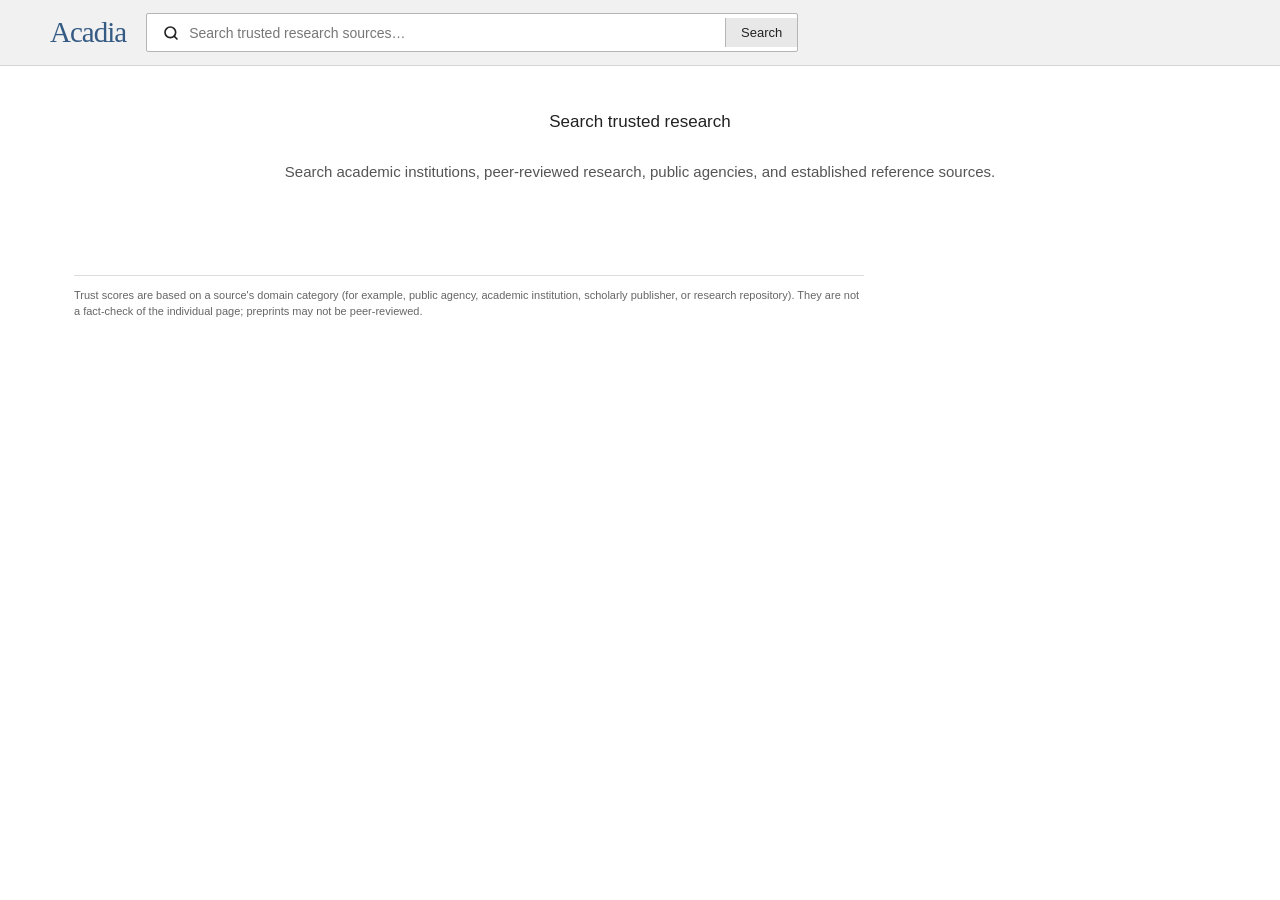
==== search/index.html @ 2da51418 "bug fixes" ====
<!-- ===============================
  SEARCH.HTML V.3.6.0 CUSTOM SEARCH
================================ -->

<!--================================
Copyright from GCSE Widget: 

Copyright The Closure Library Authors. 
SPDX-License-Identifier: Apache-2.0!
================================ -->

<!--=============================================================================================================================================================
                                                 MODIFIER NOTES (Notes from the contributors of this file):
- This program scrapes GCSE results and styles them into our custom result cards
- This program uses You.com's Search API and a local crawled index (with vector-embedding + PageRank-style ranking) as additional real web results
- This program uses SERPAPI's for shopping
- This program uses public API's and scrapes public news sites for news
- This program is not GCSE or DDG in disguise, rather a meta search engine. Read more: https://en.wikipedia.org/wiki/Metasearch_engine
- This program does not create a digital footprint profile for marketed ads. Everything backend related is either for account storage or profile/sign in related.
- This program aims to comply with all TOS's for code used, and we do not intend to misuse/illegally use code. 
Before taking an action to legal matter, please reach out to us at admin@360-search.com and we will respectfully remove anything strike-worthy.
- This program uses cached data for speed! It is instantly deleted!
- This program uses Google Tag Manager for page analytics. We only measure page visits! There are no other scopes.
THIS PROGRAM IS NOT FULLY RELIANT ON GOOGLE'S CSE RESULTS! WE USE MULTIPLE API'S TO CREATE A FUNCTIONING METASEARCH ENGINE AND GOOGLE'S CSE PERFORMS BEST IN THE 
 - FRONTEND.
============================================================================================================================================================= !-->

<!DOCTYPE html>
<html lang="en">
<head><script>(function(w,i,g){w[g]=w[g]||[];if(typeof w[g].push=='function')w[g].push(i)})
(window,'GTM-NZHQGS65','google_tags_first_party');</script><script>(function(w,d,s,l){w[l]=w[l]||[];(function(){w[l].push(arguments);})('set', 'developer_id.dYzg1YT', true);
		w[l].push({'gtm.start':new Date().getTime(),event:'gtm.js'});var f=d.getElementsByTagName(s)[0],
		j=d.createElement(s);j.async=true;j.src='/uw4z/';
		f.parentNode.insertBefore(j,f);
		})(window,document,'script','dataLayer');</script><script>(function(w,i,g){w[g]=w[g]||[];if(typeof w[g].push=='function')w[g].push(i)})
(window,'GTM-NZHQGS65','google_tags_first_party');</script><script>(function(w,d,s,l){w[l]=w[l]||[];(function(){w[l].push(arguments);})('set', 'developer_id.dYzg1YT', true);
		w[l].push({'gtm.start':new Date().getTime(),event:'gtm.js'});var f=d.getElementsByTagName(s)[0],
		j=d.createElement(s);j.async=true;j.src='/uw4z/';
		f.parentNode.insertBefore(j,f);
		})(window,document,'script','dataLayer');</script>
  <meta charset="UTF-8" />
  <meta name="viewport" content="width=device-width, initial-scale=1.0" />
  <meta name="referrer" content="no-referrer" />
  <title>Acadia — Trusted Research Search</title>
  <meta name="description" content="Acadia searches a curated set of academic, scientific, public-agency, and established research sources." />
  <meta property="og:title" content="Acadia — Trusted Research Search" />
  <meta property="og:description" content="Research search limited to recognized academic, scientific, public-agency, and reference sources, with a transparent domain-based trust indicator." />
  <meta property="og:type" content="website" />
  <link rel="icon" type="image/png" href="https://360-search.com/favicon-32x32.png" />
  <link rel="manifest" href="https://360-search.com/manifest.json" />
  <meta name="theme-color" content="#f1f1f1" />
  <link rel="canonical" href="https://acadia.360-search.com/" />
  <link rel="stylesheet" href="https://360-search.com/assets/css/main.css" />
  <link rel="stylesheet" href="https://360-search.com/assets/css/wide.css" />
  <link rel="stylesheet" href="https://360-search.com/assets/css/gallium.css" />
  <link rel="stylesheet" href="https://360-search.com/assets/css/responsive.css" />
  <script src="https://cdn.jsdelivr.net/npm/@supabase/supabase-js@2"></script>
  <script src="https://360-search.com/assets/js/360-settings.js"></script>

  <style>
    /* ══════════════════════════════════════════
       GLASSMORPHISM DESIGN SYSTEM
       No page background — assets handle that.
    ══════════════════════════════════════════ */
    :root {
      --glass-light:      rgba(255,255,255,0.18);
      --glass-light-mid:  rgba(255,255,255,0.30);
      --glass-light-high: rgba(255,255,255,0.55);
      --glass-dark:       rgba(8,12,28,0.35);
      --glass-dark-mid:   rgba(8,12,28,0.52);
      --glass-dark-high:  rgba(8,12,28,0.72);
      --glass-blur:       blur(18px);
      --glass-blur-sm:    blur(10px);
      --glass-border:     rgba(255,255,255,0.30);
      --glass-border-dk:  rgba(255,255,255,0.12);
      --glass-shadow:     0 8px 32px rgba(0,0,0,0.18), 0 1.5px 6px rgba(0,0,0,0.10);
      --glass-shadow-sm:  0 4px 16px rgba(0,0,0,0.12);
      --glass-inset:      inset 0 1px 0 rgba(255,255,255,0.35);
      --glass-inset-dk:   inset 0 1px 0 rgba(255,255,255,0.08);
    }

    /* ── one of the result containers ── */
    #idx-container {
      position: absolute;
      left: -9999px;
      top: -9999px;
      width: 700px;
      opacity: 0;
      pointer-events: none;
      z-index: -1;
      /* transform will prevent cards from always shrinking */
      transform: translateZ(0);
    }

    /* ── Page layout — NO background set ── */
    .search-results-page {
      display: flex;
      flex-direction: column;
      min-height: 100vh;
      padding-top: 72px;
      align-items: center;
    }

    /* ── Top search bar strip — frosted glass bar ── */
    .search-bar-strip {
      position: fixed;
      top: 0; left: 0;
      width: 100%;
      z-index: 49;
      display: flex;
      justify-content: center;
      align-items: center;
      gap: 16px;
      padding: 10px 20px;
      background: var(--glass-light-mid);
      backdrop-filter: var(--glass-blur);
      -webkit-backdrop-filter: var(--glass-blur);
      border-bottom: 1px solid var(--glass-border);
      box-shadow: var(--glass-inset), 0 2px 20px rgba(0,0,0,0.10);
    }
    body.dark .search-bar-strip {
      background: var(--glass-dark-mid);
      border-bottom-color: var(--glass-border-dk);
      box-shadow: var(--glass-inset-dk), 0 2px 20px rgba(0,0,0,0.30);
    }

    /* 360 logo */
    .strip-logo {
      font-size: 26px;
      font-weight: 900;
      letter-spacing: .06em;
      background: linear-gradient(120deg, var(--a), var(--a2));
      -webkit-background-clip: text;
      -webkit-text-fill-color: transparent;
      text-decoration: none;
      flex-shrink: 0;
    }

    /* ── Custom search wrapper ── */
    .custom-search-wrapper {
      position: relative;
      flex: 1;
      max-width: 620px;
    }

    /* ── Search form — glass pill ── */
    .custom-search-form {
      display: flex;
      align-items: center;
      border-radius: 999px;
      background: var(--glass-light);
      backdrop-filter: var(--glass-blur);
      -webkit-backdrop-filter: var(--glass-blur);
      border: 1.5px solid var(--glass-border);
      box-shadow: var(--glass-shadow-sm), var(--glass-inset);
      overflow: visible;
      transition: border-color 0.2s, box-shadow 0.2s;
    }
    .custom-search-form:focus-within {
      border-color: var(--a);
      box-shadow: 0 0 0 3px rgba(59,130,246,0.18), var(--glass-shadow-sm), var(--glass-inset);
    }
    body.dark .custom-search-form {
      background: var(--glass-dark);
      border-color: var(--glass-border-dk);
      box-shadow: var(--glass-shadow-sm), var(--glass-inset-dk);
    }
    body.dark .custom-search-form:focus-within {
      border-color: var(--a);
      box-shadow: 0 0 0 3px rgba(59,130,246,0.20), var(--glass-shadow-sm), var(--glass-inset-dk);
    }

    /* Search icon */
    .search-icon {
      flex-shrink: 0;
      padding: 0 0 0 16px;
      display: flex;
      align-items: center;
      color: var(--mut);
      pointer-events: none;
    }
    body.dark .search-icon { color: var(--mutd); }

    /* Input */
    #custom-search-input {
      flex: 1;
      padding: 11px 12px;
      background: transparent;
      border: none;
      outline: none;
      font-size: 15px;
      color: var(--txt);
      font-family: inherit;
      caret-color: var(--a);
      min-width: 0;
    }
    body.dark #custom-search-input { color: var(--txtd); }
    #custom-search-input::placeholder { color: var(--mut); }
    body.dark #custom-search-input::placeholder { color: var(--mutd); }

    /* Clear button — glass circle */
    #custom-clear-btn {
      flex-shrink: 0;
      width: 26px; height: 26px;
      border-radius: 50%;
      border: none;
      background: rgba(0,0,0,0.10);
      backdrop-filter: var(--glass-blur-sm);
      color: var(--mut);
      cursor: pointer;
      display: none;
      align-items: center;
      justify-content: center;
      margin-right: 6px;
      transition: background 0.18s, color 0.18s;
    }
    #custom-clear-btn:hover { background: rgba(0,0,0,0.18); color: var(--txt); }
    body.dark #custom-clear-btn { background: rgba(255,255,255,0.10); color: var(--mutd); }
    body.dark #custom-clear-btn:hover { background: rgba(255,255,255,0.20); color: var(--txtd); }
    #custom-clear-btn.visible { display: flex; }

    #voice-search-btn {
      flex-shrink: 0;
      width: 30px; height: 30px;
      border-radius: 50%;
      border: none;
      background: transparent;
      color: var(--mut);
      cursor: pointer;
      align-items: center;
      justify-content: center;
      margin-right: 4px;
      transition: background 0.18s, color 0.18s;
    }
    #voice-search-btn:hover { background: rgba(0,0,0,0.10); color: var(--txt); }
    body.dark #voice-search-btn:hover { background: rgba(255,255,255,0.12); color: var(--txtd); }
    #voice-search-btn.listening { color: #ef4444; animation: voicePulse 1.2s ease-in-out infinite; }
    @keyframes voicePulse {
      0%, 100% { box-shadow: 0 0 0 0 rgba(239,68,68,0.35); }
      50%      { box-shadow: 0 0 0 7px rgba(239,68,68,0); }
    }

    /* Search button — gradient pill */
    #custom-search-btn {
      flex-shrink: 0;
      margin: 5px 5px 5px 0;
      padding: 8px 20px;
      border-radius: 999px;
      border: none;
      background: linear-gradient(120deg, var(--a), var(--a2));
      color: #050816;
      font-weight: 700;
      font-size: 13px;
      cursor: pointer;
      font-family: inherit;
      box-shadow: 0 4px 14px rgba(59,130,246,0.35);
      transition: opacity 0.18s, transform 0.13s, box-shadow 0.18s;
    }
    #custom-search-btn:hover { opacity: 0.88; transform: scale(1.04); box-shadow: 0 6px 20px rgba(59,130,246,0.45); }
    #custom-search-btn:active { transform: scale(0.96); }

    /* ── Suggestions dropdown — frosted panel ── */
    #suggestions-dropdown {
      position: absolute;
      top: calc(100% + 8px);
      left: 0; right: 0;
      background: var(--glass-light-high);
      backdrop-filter: var(--glass-blur);
      -webkit-backdrop-filter: var(--glass-blur);
      border: 1px solid var(--glass-border);
      border-radius: 18px;
      box-shadow: var(--glass-shadow), var(--glass-inset);
      z-index: 200;
      overflow: hidden;
      display: none;
      animation: suggFadeIn 0.16s cubic-bezier(.22,.68,0,1.2);
    }
    body.dark #suggestions-dropdown {
      background: var(--glass-dark-high);
      border-color: var(--glass-border-dk);
      box-shadow: var(--glass-shadow), var(--glass-inset-dk);
    }
    @keyframes suggFadeIn {
      from { opacity: 0; transform: translateY(-8px) scale(0.98); }
      to   { opacity: 1; transform: translateY(0) scale(1); }
    }
    #suggestions-dropdown.visible { display: block; }

    .suggestion-item {
      display: flex;
      align-items: center;
      gap: 10px;
      padding: 10px 16px;
      cursor: pointer;
      font-size: 14px;
      color: var(--txt);
      transition: background 0.12s;
      border-bottom: 1px solid rgba(255,255,255,0.12);
    }
    body.dark .suggestion-item { border-bottom-color: rgba(255,255,255,0.06); color: var(--txtd); }
    .suggestion-item:last-child { border-bottom: none; }
    .suggestion-item:hover, .suggestion-item.active { background: rgba(59,130,246,0.10); }
    body.dark .suggestion-item:hover, body.dark .suggestion-item.active { background: rgba(59,130,246,0.15); }

    .suggestion-icon {
      flex-shrink: 0;
      color: var(--mut);
      display: flex;
    }
    body.dark .suggestion-icon { color: var(--mutd); }

    .suggestion-text { flex: 1; }
    .suggestion-remove {
      flex-shrink: 0;
      width: 22px; height: 22px;
      border-radius: 50%;
      border: none;
      background: transparent;
      color: var(--mut);
      display: flex; align-items: center; justify-content: center;
      cursor: pointer;
      opacity: 0;
      transition: opacity .12s, background .12s, color .12s;
    }
    .suggestion-item:hover .suggestion-remove { opacity: 1; }
    .suggestion-remove:hover { background: rgba(0,0,0,0.10); color: var(--txt); }
    body.dark .suggestion-remove:hover { background: rgba(255,255,255,0.12); color: var(--txtd); }
    .suggestion-footer {
      padding: 9px 16px;
      font-size: 12px;
      font-weight: 600;
      color: var(--mut);
      text-align: center;
      cursor: pointer;
      transition: color .12s;
    }
    .suggestion-footer:hover { color: var(--a); }
    body.dark .suggestion-footer { color: var(--mutd); }
    .suggestion-text em {
      font-style: normal;
      font-weight: 700;
      color: var(--a);
    }

    .suggestion-arrow {
      flex-shrink: 0;
      color: var(--mut);
      opacity: 0;
      transition: opacity 0.12s;
    }
    .suggestion-item:hover .suggestion-arrow,
    .suggestion-item.active .suggestion-arrow { opacity: 1; }

    /* ── Tab bar — glass pill tabs ── */
    .results-tabs {
      display: flex;
      align-items: center;
      gap: 6px;
      padding: 8px 12px;
      width: 100%;
      max-width: 900px;
      box-sizing: border-box;
      overflow-x: auto;
      scrollbar-width: none;
    }
    .results-tabs::-webkit-scrollbar { display: none; }
    .safe-search-toggle {
      flex-shrink: 0;
      display: flex;
      align-items: center;
      gap: 6px;
      font-family: inherit;
      font-size: 12px;
      font-weight: 600;
      color: var(--mut);
      background: transparent;
      border: 1px solid var(--glass-border);
      border-radius: 999px;
      padding: 6px 12px;
      cursor: pointer;
      transition: color .15s, border-color .15s, background .15s;
      white-space: nowrap;
    }
    .safe-search-toggle:hover { color: var(--txt); border-color: var(--a); }
    .safe-search-toggle.off { color: #ef4444; border-color: rgba(239,68,68,0.4); }
    body.dark .safe-search-toggle { color: var(--mutd); border-color: var(--glass-border-dk); }
    body.dark .safe-search-toggle:hover { color: var(--txtd); border-color: var(--a); }
    @media (max-width: 640px) {
      .safe-search-toggle span { display: none; }
      .safe-search-toggle { padding: 7px 9px; }
    }
    .results-tab {
      display: flex;
      align-items: center;
      gap: 6px;
      padding: 7px 16px;
      border-radius: 999px;
      font-size: 13px;
      font-weight: 600;
      color: var(--mut);
      cursor: pointer;
      background: var(--glass-light);
      backdrop-filter: var(--glass-blur-sm);
      -webkit-backdrop-filter: var(--glass-blur-sm);
      border: 1px solid var(--glass-border);
      box-shadow: var(--glass-inset);
      transition: background 0.18s, color 0.18s, border-color 0.18s, box-shadow 0.18s, transform 0.12s;
      white-space: nowrap;
    }
    .results-tab:hover {
      background: var(--glass-light-mid);
      color: var(--txt);
      transform: translateY(-1px);
    }
    .results-tab.active {
      background: linear-gradient(120deg, var(--a), var(--a2));
      color: #fff;
      border-color: transparent;
      box-shadow: 0 4px 16px rgba(59,130,246,0.35), var(--glass-inset);
    }
    body.dark .results-tab {
      background: var(--glass-dark);
      border-color: var(--glass-border-dk);
      color: var(--mutd);
      box-shadow: var(--glass-inset-dk);
    }
    body.dark .results-tab:hover { background: var(--glass-dark-mid); color: var(--txtd); }
    body.dark .results-tab.active {
      background: linear-gradient(120deg, var(--a), var(--a2));
      color: #fff; border-color: transparent;
    }

    #tools-toggle.active { color: var(--a); border-color: var(--a); }

    .tools-bar {
      display: none;
      flex-wrap: wrap;
      align-items: center;
      gap: 14px;
      width: 100%;
      max-width: 900px;
      margin: 0 auto;
      padding: 0 12px 10px;
      box-sizing: border-box;
      font-size: 12px;
      color: var(--mut);
    }
    .tools-bar.open { display: flex; }
    body.dark .tools-bar { color: var(--mutd); }
    .tools-bar label { display: flex; align-items: center; gap: 6px; font-weight: 600; }
    .tools-bar select {
      font-family: inherit;
      font-size: 12px;
      font-weight: 600;
      color: var(--txt);
      background: var(--glass-light);
      border: 1px solid var(--glass-border);
      border-radius: 8px;
      padding: 5px 8px;
      cursor: pointer;
    }
    body.dark .tools-bar select { color: var(--txtd); background: var(--glass-dark); border-color: var(--glass-border-dk); }
    .tools-bar .tools-note { font-size: 11px; opacity: 0.75; }
    @media (max-width: 640px) {
      .tools-bar .tools-note { display: none; }
    }

    /* ── Results container ── */
    #custom-results-area {
      width: 100%;
      max-width: 900px;
      padding: 16px 20px 60px;
      box-sizing: border-box;
      /* flex item: grows to fill space next to the knowledge panel, and
         when the panel is absent (display:none, taken out of flow) this
         becomes the only flex item — it grows up to max-width then the
         leftover space is split evenly by these auto margins, which
         centers it instead of hugging the left edge like a narrow box. */
      flex: 1 1 0%;
      min-width: 0;
      margin: 0 auto;
    }


    .results-layout {
      width: 100%;
      max-width: 1240px;
      display: flex;
      align-items: flex-start;
      gap: 18px;
      padding: 16px 20px 60px;
      box-sizing: border-box;
    }

    #knowledge-panel {
      position: sticky;
      top: 92px;
      flex: 0 0 320px;
      width: 320px;
      border-radius: 18px;
      padding: 14px;
      background: var(--glass-light-mid);
      backdrop-filter: var(--glass-blur);
      border: 1px solid var(--glass-border);
      box-shadow: var(--glass-shadow-sm), var(--glass-inset);
      display: none;
    }
    body.dark #knowledge-panel { background: var(--glass-dark-mid); border-color: var(--glass-border-dk); box-shadow: var(--glass-shadow-sm), var(--glass-inset-dk);}
    #knowledge-panel.active { display:block; }
    .kp-image { width: 100%; height: 170px; object-fit: cover; border-radius: 12px; margin-bottom: 10px; }

    .kp-title {
      font-size: 17px;
      font-weight: 700;
      color: var(--txt);
      line-height: 1.3;
      margin-bottom: 4px;
    }
    body.dark .kp-title { color: var(--txtd); }
    .kp-subtext {
      font-size: 11px;
      font-weight: 600;
      text-transform: uppercase;
      letter-spacing: .04em;
      color: var(--mut);
      margin-bottom: 10px;
    }
    body.dark .kp-subtext { color: var(--mutd); }
    .kp-desc {
      font-size: 13.5px;
      line-height: 1.6;
      color: var(--txt);
      margin-bottom: 12px;
    }
    body.dark .kp-desc { color: var(--txtd); }
    .kp-source {
      display: inline-block;
      font-size: 13px;
      font-weight: 600;
      color: var(--a);
      text-decoration: none;
      margin-bottom: 14px;
    }
    .kp-source:hover { text-decoration: underline; }

    .kp-related-label {
      font-size: 11px;
      font-weight: 700;
      text-transform: uppercase;
      letter-spacing: .04em;
      color: var(--mut);
      margin: 4px 0 8px;
      padding-top: 12px;
      border-top: 1px solid var(--glass-border);
    }
    body.dark .kp-related-label { color: var(--mutd); border-top-color: var(--glass-border-dk); }
    .kp-pills { display: flex; flex-wrap: wrap; gap: 6px; }
    .kp-pill {
      font-family: inherit;
      font-size: 12.5px;
      font-weight: 600;
      color: var(--txt);
      background: rgba(0,0,0,0.06);
      border: none;
      border-radius: 999px;
      padding: 6px 12px;
      cursor: pointer;
      text-align: left;
      transition: background .15s, color .15s;
    }
    .kp-pill:hover { background: var(--a); color: #fff; }
    body.dark .kp-pill { color: var(--txtd); background: rgba(255,255,255,0.08); }
    body.dark .kp-pill:hover { background: var(--a); color: #fff; }

    /* Shimmer skeleton shown while the panel loads */
    .kp-skel-img, .kp-skel-line {
      background: linear-gradient(90deg, rgba(0,0,0,0.06) 25%, rgba(0,0,0,0.11) 37%, rgba(0,0,0,0.06) 63%);
      background-size: 400% 100%;
      animation: kpShimmer 1.4s ease infinite;
      border-radius: 8px;
    }
    body.dark .kp-skel-img, body.dark .kp-skel-line {
      background: linear-gradient(90deg, rgba(255,255,255,0.06) 25%, rgba(255,255,255,0.13) 37%, rgba(255,255,255,0.06) 63%);
      background-size: 400% 100%;
    }
    .kp-skel-img { width: 100%; height: 170px; border-radius: 12px; margin-bottom: 12px; }
    .kp-skel-line { height: 13px; margin-bottom: 9px; width: 100%; }
    @keyframes kpShimmer { 0% { background-position: 100% 0; } 100% { background-position: -100% 0; } }

    /* Structured facts table — Wikidata-sourced "Born / Founded / Headquarters"
       style rows, the part that actually makes this a knowledge panel rather
       than a Wikipedia excerpt. */
    .kp-facts {
      margin: 4px 0 14px;
      padding-top: 12px;
      border-top: 1px solid var(--glass-border);
    }
    body.dark .kp-facts { border-top-color: var(--glass-border-dk); }
    .kp-fact-row {
      display: flex;
      gap: 10px;
      padding: 5px 0;
      font-size: 13px;
      line-height: 1.4;
    }
    .kp-fact-label {
      flex: 0 0 38%;
      color: var(--mut);
      font-weight: 600;
    }
    body.dark .kp-fact-label { color: var(--mutd); }
    .kp-fact-value { flex: 1; color: var(--txt); }
    body.dark .kp-fact-value { color: var(--txtd); }

    /* Inline calculator card — shown instead of the bio panel when the
       query itself looks like a math expression. */
    .kp-calc {
      text-align: center;
      padding: 6px 2px 4px;
    }
    .kp-calc-expr {
      font-size: 13px;
      color: var(--mut);
      margin-bottom: 6px;
      word-break: break-word;
    }
    body.dark .kp-calc-expr { color: var(--mutd); }
    .kp-calc-result {
      font-size: 30px;
      font-weight: 800;
      color: var(--txt);
      word-break: break-word;
      line-height: 1.25;
    }
    body.dark .kp-calc-result { color: var(--txtd); }
    .kp-calc-icon { font-size: 11px; font-weight: 700; text-transform: uppercase; letter-spacing: .05em; color: var(--a); margin-bottom: 10px; }

    /* Dictionary instant answer */
    .kp-dict-word {
      font-size: 22px;
      font-weight: 800;
      color: var(--txt);
      margin-bottom: 2px;
    }
    body.dark .kp-dict-word { color: var(--txtd); }
    .kp-dict-phonetic { font-size: 13px; color: var(--a); margin-bottom: 12px; }
    .kp-dict-pos {
      display: inline-block;
      font-size: 11px;
      font-weight: 700;
      font-style: italic;
      color: var(--mut);
      margin: 10px 0 4px;
    }
    body.dark .kp-dict-pos { color: var(--mutd); }
    .kp-dict-defs { margin: 0 0 0 18px; padding: 0; }
    .kp-dict-defs li { font-size: 13.5px; line-height: 1.55; color: var(--txt); margin-bottom: 4px; }
    body.dark .kp-dict-defs li { color: var(--txtd); }

    .results-info {
      font-size: 13px;
      color: var(--mut);
      margin-bottom: 16px;
      padding: 0 4px;
    }
    body.dark .results-info { color: var(--mutd); }

    /* Classic web results use a plain SERP layout. Other tabs keep their own layouts. */
    body.classic-results .web-result {
      background: transparent;
      backdrop-filter: none;
      -webkit-backdrop-filter: none;
      border: none;
      box-shadow: none;
      border-radius: 0;
      padding: 10px 4px;
      margin-bottom: 2px;
    }
    body.classic-results .web-result:hover { transform: none; box-shadow: none; }
    body.classic-results .web-result .result-title { color: #1a73e8; font-size: 18px; font-weight: 400; margin-top: 2px; }
    body.dark.classic-results .web-result .result-title { color: #8ab4f8; }
    body.classic-results .web-result .result-url { color: #202124; opacity: 0.65; }
    body.dark.classic-results .web-result .result-url { color: var(--txtd); }
    body.classic-results .web-result .result-site-row { display: none; }
    body.classic-results .web-result .result-site-name { display: none; }
    body.classic-results .web-result .result-favicon { width: 14px; height: 14px; }
    body.classic-results .web-result .result-snippet { color: var(--mut); font-size: 13.5px; }
    body.dark.classic-results .web-result .result-snippet { color: var(--mutd); }
    body.classic-results #custom-results-area { max-width: 650px; }

    /* ── Result cards — frosted glass panels ── */
    .result-card {
      display: flex;
      flex-direction: column;
      gap: 4px;
      padding: 16px 20px;
      margin-bottom: 10px;
      background: var(--glass-light-mid);
      backdrop-filter: var(--glass-blur);
      -webkit-backdrop-filter: var(--glass-blur);
      border-radius: 18px;
      border: 1px solid var(--glass-border);
      box-shadow: var(--glass-shadow-sm), var(--glass-inset);
      transition: transform 0.15s, box-shadow 0.15s, border-color 0.15s;
      animation: cardIn 0.22s ease both;
    }
    .result-card:hover {
      transform: translateY(-2px);
      box-shadow: var(--glass-shadow), var(--glass-inset);
      border-color: var(--a);
    }
    body.dark .result-card {
      background: var(--glass-dark-mid);
      border-color: var(--glass-border-dk);
      box-shadow: var(--glass-shadow-sm), var(--glass-inset-dk);
    }
    body.dark .result-card:hover {
      border-color: var(--a);
      box-shadow: var(--glass-shadow), var(--glass-inset-dk);
    }

    body.classic-results .web-result,
    body.dark.classic-results .web-result {
      background: transparent;
      backdrop-filter: none;
      -webkit-backdrop-filter: none;
      border: 0;
      border-radius: 0;
      box-shadow: none;
      padding: 10px 4px;
      margin-bottom: 2px;
      animation: none;
    }
    body.classic-results .web-result:hover,
    body.dark.classic-results .web-result:hover {
      transform: none;
      border-color: transparent;
      box-shadow: none;
    }

    @keyframes cardIn {
      from { opacity: 0; transform: translateY(10px); }
      to   { opacity: 1; transform: translateY(0); }
    }

    .result-card-inner { display: flex; gap: 16px; align-items: flex-start; }
    .result-card-text  { flex: 1; min-width: 0; }

    .result-site-row { display: flex; align-items: center; gap: 8px; }
    .result-favicon  { width: 16px; height: 16px; border-radius: 4px; flex-shrink: 0; }
    .result-site-name { font-size: 13px; color: var(--mut); white-space: nowrap; overflow: hidden; text-overflow: ellipsis; }
    body.dark .result-site-name { color: var(--mutd); }
    .result-url { font-size: 12px; color: var(--mut); white-space: nowrap; overflow: hidden; text-overflow: ellipsis; }
    body.dark .result-url { color: var(--mutd); }

    .result-title {
      font-size: 17px; font-weight: 700;
      color: var(--a); text-decoration: none;
      line-height: 1.35; display: block; margin-top: 3px;
    }
    .result-title:hover { text-decoration: underline; }

    .result-snippet { font-size: 14px; color: var(--mut); line-height: 1.55; margin-top: 4px; }
    body.dark .result-snippet { color: var(--mutd); }
    .result-anon-row { margin-top: 6px; }
    .result-anon-link {
      font-size: 11.5px; color: var(--mut); text-decoration: none;
      opacity: 0.68; cursor: pointer; background: none; border: none; padding: 0;
    }
    .result-anon-link:hover { opacity: 1; text-decoration: underline; }
    body.dark .result-anon-link { color: var(--mutd); }

    /* ── Anonymous viewer overlay — mirrors #img-lightbox ── */
    #anon-viewer {
      display: none;
      position: fixed;
      inset: 0;
      z-index: 999;
      flex-direction: column;
      background: rgba(0,0,0,0.92);
      backdrop-filter: blur(8px);
      -webkit-backdrop-filter: blur(8px);
    }
    #anon-viewer.open { display: flex; animation: lbFadeIn 0.18s ease; }
    .av-topbar {
      flex-shrink: 0;
      display: flex;
      align-items: center;
      gap: 10px;
      padding: 10px 14px;
      background: rgba(0,0,0,0.6);
      backdrop-filter: blur(12px);
      -webkit-backdrop-filter: blur(12px);
      border-bottom: 1px solid rgba(255,255,255,0.10);
    }
    .av-url-label {
      flex: 1;
      font-size: 12px;
      color: rgba(255,255,255,0.55);
      white-space: nowrap;
      overflow: hidden;
      text-overflow: ellipsis;
    }
    .av-close {
      width: 32px; height: 32px;
      border-radius: 50%;
      border: none;
      background: rgba(255,255,255,0.12);
      color: #fff;
      font-size: 18px;
      cursor: pointer;
      display: flex; align-items: center; justify-content: center;
      flex-shrink: 0;
      transition: background 0.15s;
    }
    .av-close:hover { background: rgba(255,255,255,0.22); }
    .av-frame-wrap {
      flex: 1;
      position: relative;
      min-height: 0;
    }
    #anon-iframe {
      width: 100%; height: 100%;
      border: none;
      display: block;
      background: #fff;
    }
    #anon-loading {
      position: absolute;
      inset: 0;
      display: none;
      flex-direction: column;
      align-items: center;
      justify-content: center;
      gap: 12px;
      color: rgba(255,255,255,0.7);
      font-size: 13px;
    }
    #anon-loading.visible { display: flex; }
    #anon-loading .av-spinner {
      width: 30px; height: 30px;
      border: 3px solid rgba(255,255,255,0.2);
      border-top-color: var(--a);
      border-radius: 50%;
      animation: spin360 0.75s linear infinite;
    }
    #anon-error {
      display: none;
      position: absolute;
      inset: 0;
      flex-direction: column;
      align-items: center;
      justify-content: center;
      gap: 8px;
      color: rgba(255,255,255,0.6);
      font-size: 14px;
    }
    #anon-error.visible { display: flex; }
    .av-tracker-btn {
      flex-shrink: 0;
      padding: 4px 10px;
      border-radius: 999px;
      border: 1px solid rgba(255,255,255,0.18);
      background: rgba(255,255,255,0.08);
      color: rgba(255,255,255,0.7);
      font-size: 11.5px;
      cursor: pointer;
      transition: background 0.15s;
      white-space: nowrap;
    }
    .av-tracker-btn:hover { background: rgba(255,255,255,0.16); color: #fff; }
    .av-tracker-btn.has-trackers { border-color: rgba(250,173,80,0.55); color: #faad50; }
    .av-tracker-panel {
      flex-shrink: 0;
      display: none;
      flex-direction: column;
      max-height: 220px;
      background: rgba(10,12,24,0.97);
      border-bottom: 1px solid rgba(255,255,255,0.10);
    }
    .av-tracker-panel.open { display: flex; }
    .av-tp-head {
      display: flex;
      align-items: center;
      justify-content: space-between;
      padding: 8px 14px;
      font-size: 12px;
      color: rgba(255,255,255,0.55);
      border-bottom: 1px solid rgba(255,255,255,0.07);
      flex-shrink: 0;
    }
    .av-tp-copy {
      font-size: 11px;
      padding: 3px 10px;
      border-radius: 999px;
      border: 1px solid rgba(255,255,255,0.18);
      background: rgba(255,255,255,0.07);
      color: rgba(255,255,255,0.6);
      cursor: pointer;
      transition: background 0.15s;
    }
    .av-tp-copy:hover { background: rgba(255,255,255,0.14); color: #fff; }
    .av-tp-list {
      list-style: none;
      margin: 0;
      padding: 6px 0;
      overflow-y: auto;
      flex: 1;
    }
    .av-tp-list li {
      display: flex;
      align-items: baseline;
      gap: 8px;
      padding: 4px 14px;
      font-size: 11.5px;
      font-family: "SF Mono", Consolas, Monaco, monospace;
      color: rgba(255,255,255,0.55);
      border-bottom: 1px solid rgba(255,255,255,0.04);
    }
    .av-tp-list li:last-child { border-bottom: none; }
    .av-tp-tag {
      flex-shrink: 0;
      font-size: 10px;
      padding: 1px 6px;
      border-radius: 4px;
      font-family: inherit;
      font-weight: 600;
      text-transform: uppercase;
      letter-spacing: 0.03em;
    }
    .av-tp-tag.blocked  { background: rgba(239,68,68,0.18);  color: #f87171; }
    .av-tp-tag.analytics { background: rgba(250,173,80,0.18); color: #faad50; }
    .av-tp-tag.ad       { background: rgba(167,139,250,0.18); color: #c4b5fd; }
    .av-tp-tag.social   { background: rgba(56,189,248,0.18);  color: #7dd3fc; }
    .av-tp-tag.other    { background: rgba(255,255,255,0.08);  color: rgba(255,255,255,0.4); }
    .av-tp-url { flex: 1; overflow: hidden; text-overflow: ellipsis; white-space: nowrap; }

    .result-thumbnail {
      width: 110px; height: 74px;
      object-fit: cover; border-radius: 10px; flex-shrink: 0;
      border: 1px solid var(--glass-border);
    }
    body.dark .result-thumbnail { border-color: var(--glass-border-dk); }

    /* ── Image grid ── */
    #image-results-grid {
      display: grid;
      grid-template-columns: repeat(auto-fill, minmax(180px, 1fr));
      gap: 12px;
    }
    .image-result-item {
      border-radius: 14px; overflow: hidden;
      background: var(--glass-light);
      backdrop-filter: var(--glass-blur-sm);
      -webkit-backdrop-filter: var(--glass-blur-sm);
      border: 1px solid var(--glass-border);
      box-shadow: var(--glass-shadow-sm);
      cursor: pointer; display: block;
      transition: transform 0.15s, box-shadow 0.15s;
      animation: cardIn 0.2s ease both;
      user-select: none;
    }
    body.dark .image-result-item { background: var(--glass-dark); border-color: var(--glass-border-dk); }
    .image-result-item:hover { transform: scale(1.04); box-shadow: var(--glass-shadow); }
    .image-result-item img { width: 100%; height: 140px; object-fit: cover; display: block; }
    .image-result-label { padding: 7px 10px; font-size: 12px; color: var(--mut); white-space: nowrap; overflow: hidden; text-overflow: ellipsis; }
    body.dark .image-result-label { color: var(--mutd); }

    /* ── Video grid ── */
    #video-results-grid {
      display: grid;
      grid-template-columns: repeat(auto-fill, minmax(240px, 1fr));
      gap: 16px;
    }
    .video-result-item {
      border-radius: 14px; overflow: hidden;
      background: var(--glass-light);
      backdrop-filter: var(--glass-blur-sm);
      -webkit-backdrop-filter: var(--glass-blur-sm);
      border: 1px solid var(--glass-border);
      box-shadow: var(--glass-shadow-sm);
      animation: cardIn 0.2s ease both;
    }
    body.dark .video-result-item { background: var(--glass-dark); border-color: var(--glass-border-dk); }
    .video-thumb-wrap { position: relative; display: block; width: 100%; aspect-ratio: 16/9; background: #000; }
    .video-native-badge {
      position: absolute; top: 6px; left: 6px;
      background: linear-gradient(120deg, var(--a), var(--a2)); color: #fff;
      font-size: 10px; font-weight: 700; padding: 3px 7px; border-radius: 6px;
    }
    .video-thumb-wrap img { width: 100%; height: 100%; object-fit: cover; display: block; }
    .video-thumb-fallback { width: 100%; height: 100%; display: flex; align-items: center; justify-content: center; color: #fff; font-size: 28px; background: #111; }
    .video-play-badge {
      position: absolute; inset: 0; margin: auto; width: 44px; height: 44px;
      display: flex; align-items: center; justify-content: center;
      background: rgba(0,0,0,0.55); color: #fff; border-radius: 50%; font-size: 16px;
      pointer-events: none;
    }
    .video-result-text { padding: 10px 12px 12px; }
    .video-result-text .result-title { font-size: 13px; -webkit-line-clamp: 2; display: -webkit-box; -webkit-box-orient: vertical; overflow: hidden; }
    .video-result-text .result-snippet { font-size: 12px; margin-top: 4px; }

    /* ── Pagination — glass pill buttons ── */
    .results-pagination {
      display: flex;
      align-items: center;
      justify-content: center;
      gap: 8px;
      margin-top: 32px;
      flex-wrap: wrap;
    }
    .page-btn {
      padding: 8px 16px;
      border-radius: 999px;
      background: var(--glass-light);
      backdrop-filter: var(--glass-blur-sm);
      -webkit-backdrop-filter: var(--glass-blur-sm);
      border: 1px solid var(--glass-border);
      box-shadow: var(--glass-inset);
      color: var(--txt);
      font-size: 13px; font-weight: 600;
      cursor: pointer; font-family: inherit;
      transition: background 0.15s, border-color 0.15s, box-shadow 0.15s, transform 0.1s;
    }
    .page-btn:hover { background: var(--glass-light-mid); border-color: var(--a); transform: scale(1.05); }
    .page-btn.active {
      background: linear-gradient(120deg, var(--a), var(--a2));
      color: #fff; border-color: transparent;
      box-shadow: 0 4px 14px rgba(59,130,246,0.40);
    }
    .page-btn:disabled { opacity: 0.38; cursor: default; pointer-events: none; }
    body.dark .page-btn { background: var(--glass-dark); border-color: var(--glass-border-dk); color: var(--txtd); box-shadow: var(--glass-inset-dk); }
    body.dark .page-btn:hover { background: var(--glass-dark-mid); border-color: var(--a); }

    /* ── People also ask ── */
    .paa-box {
      display: flex; flex-direction: column;
      border-radius: 14px;
      background: var(--glass-light);
      backdrop-filter: var(--glass-blur-sm);
      -webkit-backdrop-filter: var(--glass-blur-sm);
      border: 1px solid var(--glass-border);
      box-shadow: var(--glass-shadow-sm);
      margin-bottom: 16px;
      overflow: hidden;
    }
    body.dark .paa-box { background: var(--glass-dark); border-color: var(--glass-border-dk); }
    .paa-heading { padding: 12px 16px 8px; font-size: 13px; font-weight: 700; color: var(--txt); }
    body.dark .paa-heading { color: var(--txtd); }
    .paa-item {
      display: flex; align-items: center; justify-content: space-between; gap: 8px;
      width: 100%; text-align: left;
      padding: 12px 16px;
      background: transparent; border: none; border-top: 1px solid var(--glass-border);
      font-family: inherit; font-size: 13px; color: var(--txt);
      cursor: pointer; transition: background 0.15s;
    }
    .paa-item:hover { background: var(--glass-light-mid); }
    body.dark .paa-item { color: var(--txtd); border-top-color: var(--glass-border-dk); }
    body.dark .paa-item:hover { background: var(--glass-dark-mid); }
    .paa-arrow { color: var(--mut); font-weight: 700; flex-shrink: 0; transition: transform 0.18s; }
    .paa-row.open .paa-arrow { transform: rotate(45deg); }
    .paa-answer {
      max-height: 0;
      overflow: hidden;
      transition: max-height 0.22s ease;
      padding: 0 16px;
      font-size: 13px;
      line-height: 1.6;
      color: var(--mut);
    }
    body.dark .paa-answer { color: var(--mutd); }
    .paa-row.open .paa-answer { max-height: 320px; padding: 0 16px 14px; }
    .paa-answer-text { margin-bottom: 8px; }
    .paa-loading { opacity: 0.7; font-style: italic; }
    .paa-full-link {
      background: none; border: none; color: var(--a); font-family: inherit;
      font-size: 12.5px; font-weight: 700; cursor: pointer; padding: 0;
    }
    .paa-full-link:hover { text-decoration: underline; }

    /* ── Related searches ── */
    #related-searches-box:empty { display: none; }
    .related-heading { font-size: 13px; font-weight: 700; color: var(--txt); margin: 24px 0 10px; }
    body.dark .related-heading { color: var(--txtd); }
    .related-chips { display: flex; flex-wrap: wrap; gap: 8px; }
    .related-chip {
      padding: 8px 14px;
      border-radius: 999px;
      background: var(--glass-light);
      backdrop-filter: var(--glass-blur-sm);
      -webkit-backdrop-filter: var(--glass-blur-sm);
      border: 1px solid var(--glass-border);
      color: var(--txt);
      font-family: inherit; font-size: 12.5px; font-weight: 600;
      cursor: pointer; transition: background 0.15s, border-color 0.15s, transform 0.1s;
    }
    .related-chip:hover { background: var(--glass-light-mid); border-color: var(--a); transform: translateY(-1px); }
    body.dark .related-chip { background: var(--glass-dark); border-color: var(--glass-border-dk); color: var(--txtd); }
    body.dark .related-chip:hover { background: var(--glass-dark-mid); border-color: var(--a); }

    /* ── Maps tab ── */
    .maps-embed-wrap { border-radius: 14px; overflow: hidden; box-shadow: var(--glass-shadow-sm); border: 1px solid var(--glass-border); margin-bottom: 16px; }
    body.dark .maps-embed-wrap { border-color: var(--glass-border-dk); }
    .maps-list { display: flex; flex-direction: column; gap: 10px; }
    .maps-attribution { margin-top: 16px; font-size: 11px; color: var(--mut); }
    .maps-attribution a { color: var(--a); text-decoration: none; }
    body.dark .maps-attribution { color: var(--mutd); }

    /* ── State boxes ── */
    .state-box {
      display: flex;
      flex-direction: column;
      align-items: center;
      justify-content: center;
      padding: 80px 20px;
      gap: 16px;
      text-align: center;
      color: var(--mut);
      font-size: 15px;
    }
    body.dark .state-box { color: var(--mutd); }
    .state-box .big-icon { font-size: 52px; }
    .state-box h3 { font-size: 20px; font-weight: 700; color: var(--txt); margin: 0; }
    body.dark .state-box h3 { color: var(--txtd); }

    .loader-spinner {
      width: 36px; height: 36px;
      border: 3px solid var(--glass-border);
      border-top-color: var(--a);
      border-radius: 50%;
      animation: spin360 0.75s linear infinite;
    }
    @keyframes spin360 { to { transform: rotate(360deg); } }

    /* ── Image lightbox popup — FULL SCREEN ── */
    #img-lightbox {
      display: none;
      position: fixed;
      inset: 0;
      z-index: 999;
      flex-direction: column;
      background: rgba(0,0,0,0.92);
      backdrop-filter: blur(8px);
      -webkit-backdrop-filter: blur(8px);
    }
    #img-lightbox.open { display: flex; animation: lbFadeIn 0.18s ease; }
    @keyframes lbFadeIn { from { opacity: 0; } to { opacity: 1; } }

    .lb-box {
      display: flex;
      flex-direction: column;
      width: 100%;
      height: 100%;
      border-radius: 0;
      overflow: hidden;
      animation: lbSlideIn 0.2s cubic-bezier(.22,.68,0,1.2);
    }
    @keyframes lbSlideIn {
      from { transform: scale(0.97); opacity: 0; }
      to   { transform: scale(1); opacity: 1; }
    }

    .lb-img-wrap {
      flex: 1;
      display: flex;
      align-items: center;
      justify-content: center;
      overflow: hidden;
      min-height: 0;
    }
    .lb-img-wrap img {
      max-width: 100%;
      max-height: 100%;
      width: auto;
      height: auto;
      object-fit: contain;
      display: block;
    }

    /* Info bar fixed at bottom, same font sizes as before */
    .lb-info {
      flex-shrink: 0;
      padding: 12px 18px;
      background: rgba(0,0,0,0.7);
      backdrop-filter: blur(12px);
      -webkit-backdrop-filter: blur(12px);
      border-top: 1px solid rgba(255,255,255,0.10);
      display: flex;
      flex-direction: column;
      gap: 5px;
    }

    .lb-desc {
      font-size: 14px;
      font-weight: 600;
      color: #fff;
      white-space: nowrap;
      overflow: hidden;
      text-overflow: ellipsis;
    }

    .lb-url-row {
      display: flex;
      align-items: center;
      gap: 10px;
    }
    .lb-url {
      font-size: 13px;
      color: var(--a);
      text-decoration: none;
      flex: 1;
      white-space: nowrap;
      overflow: hidden;
      text-overflow: ellipsis;
    }
    .lb-url:hover { text-decoration: underline; }

    .lb-visit-btn {
      flex-shrink: 0;
      padding: 6px 14px;
      border-radius: 999px;
      border: none;
      background: linear-gradient(120deg, var(--a), var(--a2));
      color: #fff;
      font-size: 12px;
      font-weight: 700;
      cursor: pointer;
      text-decoration: none;
      display: inline-flex;
      align-items: center;
      gap: 5px;
    }

    .lb-close {
      position: fixed;
      top: 14px;
      right: 14px;
      width: 36px; height: 36px;
      border-radius: 50%;
      border: none;
      background: rgba(0,0,0,0.55);
      color: #fff;
      font-size: 20px;
      cursor: pointer;
      display: flex;
      align-items: center;
      justify-content: center;
      backdrop-filter: blur(8px);
      transition: background 0.15s;
      z-index: 1000;
    }
    .lb-close:hover { background: rgba(0,0,0,0.80); }

    /* ── AI Tab panel ── */
    #ai-panel {
      width: 100%;
      max-width: 760px;
      padding: 20px 20px 60px;
      box-sizing: border-box;
      display: none;
      flex-direction: column;
      gap: 16px;
    }
    #ai-panel.active { display: flex; }

    .ai-response-card {
      background: var(--glass-light-mid);
      backdrop-filter: var(--glass-blur);
      -webkit-backdrop-filter: var(--glass-blur);
      border-radius: 18px;
      border: 1px solid var(--glass-border);
      box-shadow: var(--glass-shadow-sm), var(--glass-inset);
      padding: 20px 24px;
      animation: cardIn 0.22s ease both;
    }
    body.dark .ai-response-card {
      background: var(--glass-dark-mid);
      border-color: var(--glass-border-dk);
      box-shadow: var(--glass-shadow-sm), var(--glass-inset-dk);
    }
    .ai-response-label {
      display: flex;
      align-items: center;
      gap: 8px;
      font-size: 12px;
      font-weight: 700;
      text-transform: uppercase;
      letter-spacing: 0.08em;
      color: var(--a);
      margin-bottom: 12px;
    }
    .ai-response-text {
      font-size: 15px;
      line-height: 1.7;
      color: var(--txt);
      white-space: pre-wrap;
    }
    body.dark .ai-response-text { color: var(--txtd); }

    .ai-thinking {
      display: flex;
      align-items: center;
      gap: 10px;
      color: var(--mut);
      font-size: 14px;
    }
    body.dark .ai-thinking { color: var(--mutd); }
    .ai-thinking-dots span {
      display: inline-block;
      width: 6px; height: 6px;
      border-radius: 50%;
      background: var(--a);
      animation: aiDot 1.2s ease-in-out infinite;
    }
    .ai-thinking-dots span:nth-child(2) { animation-delay: 0.2s; }
    .ai-thinking-dots span:nth-child(3) { animation-delay: 0.4s; }
    @keyframes aiDot {
      0%, 80%, 100% { transform: scale(0.6); opacity: 0.4; }
      40% { transform: scale(1); opacity: 1; }
    }

    /* Mobile */
    @media (max-width: 640px) {
      .strip-logo { display: none; }
      .search-bar-strip { padding: 9px 12px; }
      .result-thumbnail { display: none; }
      #image-results-grid { grid-template-columns: repeat(auto-fill, minmax(130px, 1fr)); }
      .results-layout { flex-direction: column; }
      #knowledge-panel { position: static; order: -1; width: 100%; flex-basis: auto; }
      #custom-results-area { margin: 0; }
      .results-tabs { gap: 4px; padding: 8px; }
      .results-tab { padding: 6px 12px; font-size: 12px; }
    }
  </style>
  <style>
    .sr-toast {
      position: fixed; bottom: 24px; left: 50%; transform: translateX(-50%) translateY(12px);
      background: rgba(17,20,29,.93); color: #fff; padding: 9px 18px; border-radius: 999px;
      font-size: 13px; z-index: 6500; opacity: 0; pointer-events: none;
      transition: opacity .2s, transform .2s; white-space: nowrap;
    }
    .sr-toast.show { opacity: 1; transform: translateX(-50%) translateY(0); }
  </style>
  <script src="https://360-search.com/assets/js/octicons.js"></script>
<link rel="stylesheet" href="https://360-search.com/assets/css/mobile-nav.css">
  <style id="beta-standard-serp">
    #view-mode-toggle {
      display: flex !important;
      visibility: visible !important;
      flex-shrink: 0;
    }

    .results-tabs,
    .tools-bar {
      max-width: 1440px;
    }

    .results-tabs {
      position: relative;
      border-bottom: 1px solid var(--glass-border);
      gap: 24px;
      padding: 8px 20px 0;
    }

    body.dark .results-tabs {
      border-bottom-color: var(--glass-border-dk);
    }

    body .results-tabs .results-tab {
      align-self: stretch;
      padding: 12px 4px 10px;
      margin: 0 0 -1px;
      color: var(--mut);
      background: transparent !important;
      border: 0 !important;
      border-bottom: 2px solid transparent !important;
      border-radius: 0 !important;
      box-shadow: none !important;
      backdrop-filter: none !important;
      -webkit-backdrop-filter: none !important;
      transform: none !important;
      font-weight: 500;
    }

    body .results-tabs .results-tab:hover {
      color: var(--txt);
      background: transparent !important;
      transform: none !important;
    }

    body .results-tabs .results-tab.active {
      color: var(--txt);
      background: transparent !important;
      border-bottom-color: transparent !important;
      box-shadow: none !important;
    }

    body.dark .results-tabs .results-tab.active {
      color: var(--txtd);
      border-bottom-color: transparent !important;
    }

    .results-tab-indicator {
      position: absolute;
      left: 0;
      bottom: -1px;
      height: 2px;
      width: 0;
      border-radius: 2px 2px 0 0;
      background: var(--a);
      pointer-events: none;
      transform: translateX(0);
      transition: width .24s ease, transform .24s cubic-bezier(.22,.68,0,1);
      z-index: 2;
    }

    @media (prefers-reduced-motion: reduce) {
      .results-tab-indicator { transition: none; }
    }

    .results-layout {
      max-width: 1560px;
      width: 100%;
      justify-content: flex-start;
      gap: 32px;
      background: transparent;
    }

    body #custom-results-area {
      order: 1;
      max-width: 860px !important;
      flex: 1 1 860px;
      min-width: 0;
      margin: 0;
      background: transparent;
    }

    #knowledge-panel.active {
      display: block !important;
      visibility: visible;
      opacity: 1;
      align-self: flex-start;
      flex: 0 0 320px;
      width: 320px;
      max-width: 320px;
      margin: 0;
    }

    .results-layout:has(> #knowledge-panel.active) #custom-results-area {
      max-width: 860px !important;
      flex: 1 1 860px;
      min-width: 0;
      margin: 0;
    }

    body.classic-results .results-layout > #knowledge-panel.active {
      order: 2;
      margin-left: auto;
    }

    body.classic-results .results-layout > #custom-results-area {
      order: 1;
      margin-right: 0;
    }

    body:not(.classic-results) .results-layout > #knowledge-panel.active {
      order: 0;
      margin-left: 0;
    }

    body:not(.classic-results) .results-layout > #custom-results-area {
      order: 1;
      margin-right: 0;
    }

    body.ai-results-view .results-layout > #knowledge-panel.active {
      order: 0;
      position: static;
      margin: 0;
    }

    body.ai-results-view .results-layout {
      padding-bottom: 12px;
    }

    .search-results-page > #ai-panel.active {
      order: 5;
      width: 100%;
      max-width: 920px;
      margin: 22px auto 0;
      padding: 0 20px 60px;
    }

    .search-results-page > #ai-panel.active .ai-response-card {
      width: 100%;
      box-sizing: border-box;
    }

    body .web-result,
    body.dark .web-result,
    body.classic-results .web-result,
    body.dark.classic-results .web-result {
      display: block;
      width: 100%;
      padding: 14px 4px 16px;
      margin: 0;
      background: transparent !important;
      backdrop-filter: none !important;
      -webkit-backdrop-filter: none !important;
      border: 0 !important;
      border-radius: 0 !important;
      box-shadow: none !important;
      animation: none !important;
      transform: none !important;
    }

    body .web-result:hover,
    body.dark .web-result:hover,
    body.classic-results .web-result:hover,
    body.dark.classic-results .web-result:hover {
      background: transparent !important;
      border: 0 !important;
      box-shadow: none !important;
      transform: none !important;
    }

    body .web-result .result-card-inner {
      display: block;
    }

    body .web-result .result-card-text {
      width: 100%;
    }

    body .web-result .result-site-row {
      display: flex !important;
      align-items: center;
      gap: 8px;
      margin-bottom: 1px;
    }

    body .web-result .result-favicon {
      display: block;
      width: 18px;
      height: 18px;
      border-radius: 50%;
      object-fit: contain;
    }

    body .web-result .result-site-name {
      display: inline !important;
      color: var(--txt) !important;
      font-size: 14px !important;
      line-height: 1.35 !important;
    }

    body.dark .web-result .result-site-name {
      color: var(--txtd) !important;
    }

    body .web-result .result-url {
      color: var(--mut) !important;
      font-size: 13px !important;
      line-height: 1.4 !important;
      white-space: nowrap;
      overflow: hidden;
      text-overflow: ellipsis;
      opacity: 1 !important;
    }

    body.dark .web-result .result-url {
      color: var(--mutd) !important;
    }

    body .web-result .result-title {
      display: block;
      margin-top: 4px !important;
      color: #1a73e8 !important;
      font-size: 20px !important;
      font-weight: 400 !important;
      line-height: 1.3 !important;
    }

    body.dark .web-result .result-title {
      color: #8ab4f8 !important;
    }

    body .web-result .result-snippet {
      margin-top: 4px !important;
      color: var(--mut) !important;
      font-size: 15px !important;
      line-height: 1.55 !important;
    }

    body.dark .web-result .result-snippet {
      color: var(--mutd) !important;
    }

    body .web-result .result-thumbnail {
      display: none !important;
    }

    body #custom-results-area .paa-box {
      margin: 16px 4px 20px;
      background: var(--glass-light) !important;
      border: 1px solid var(--glass-border) !important;
      border-radius: 14px !important;
      box-shadow: var(--glass-shadow-sm) !important;
      backdrop-filter: var(--glass-blur-sm) !important;
      -webkit-backdrop-filter: var(--glass-blur-sm) !important;
      overflow: hidden;
    }

    body.dark #custom-results-area .paa-box {
      background: var(--glass-dark) !important;
      border-color: var(--glass-border-dk) !important;
    }

    body #custom-results-area .paa-heading {
      padding: 12px 16px 8px;
    }

    body #custom-results-area .paa-item {
      width: 100%;
      padding: 12px 16px;
      background: transparent !important;
      border-top: 1px solid var(--glass-border);
      border-radius: 0 !important;
      box-shadow: none !important;
      transform: none !important;
      transition: background-color .12s ease !important;
    }

    body #custom-results-area .paa-item:hover,
    body #custom-results-area .paa-item:focus-visible {
      background: rgba(0, 0, 0, .035) !important;
      box-shadow: none !important;
      transform: none !important;
    }

    body.dark #custom-results-area .paa-item {
      border-top-color: var(--glass-border-dk);
    }

    body.dark #custom-results-area .paa-item:hover,
    body.dark #custom-results-area .paa-item:focus-visible {
      background: rgba(255, 255, 255, .06) !important;
    }

    @media (max-width: 640px) {
      .results-tabs {
        gap: 12px;
        padding: 8px 12px 0;
      }

      body #custom-results-area,
      .results-layout:has(> #knowledge-panel.active) #custom-results-area {
        max-width: 100% !important;
        flex: 1 1 auto;
        margin-right: 0;
        padding: 14px 8px 40px;
      }

      body .web-result {
        padding: 12px 4px 14px;
      }

      body .results-layout > #knowledge-panel.active,
      body.classic-results .results-layout > #knowledge-panel.active,
      body.ai-results-view .results-layout > #knowledge-panel.active {
        order: 0;
        position: static;
        width: 100%;
        max-width: 100%;
        flex: 0 0 auto;
        margin: 0 0 16px;
      }

      .search-results-page > #ai-panel.active {
        max-width: 100%;
        margin-top: 16px;
        padding: 0 12px 40px;
      }
    }
  

    /* Mode-specific layout: classic has a plain web list and a far-right panel;
       normal keeps the glass cards and places the panel before the results. */
    .results-layout {
      display: grid !important;
      grid-template-columns: minmax(0, 860px);
      justify-content: center;
      align-items: start;
      gap: 32px;
      width: 100%;
      max-width: 1560px;
      background: transparent;
    }

    body #custom-results-area {
      grid-column: 1;
      grid-row: 1;
      width: 100%;
      max-width: 860px !important;
      min-width: 0;
      margin: 0;
      flex: initial;
      background: transparent;
    }

    #knowledge-panel.active {
      display: block !important;
      position: relative !important;
      top: auto !important;
      grid-row: 1;
      align-self: start;
      width: 320px;
      max-width: 320px;
      min-width: 0;
      max-height: none;
      overflow: visible;
      margin: 0;
      flex: initial;
      visibility: visible;
      opacity: 1;
    }

    body:not(.classic-results) .results-layout:has(> #knowledge-panel.active) {
      grid-template-columns: 320px minmax(0, 860px);
      justify-content: center;
    }

    body:not(.classic-results) .results-layout:has(> #knowledge-panel.active) > #knowledge-panel.active {
      grid-column: 1;
      grid-row: 1;
      justify-self: start;
    }

    body:not(.classic-results) .results-layout:has(> #knowledge-panel.active) > #custom-results-area {
      grid-column: 2;
      grid-row: 1;
    }

    body.classic-results .results-layout:has(> #knowledge-panel.active) {
      grid-template-columns: minmax(0, 860px) 320px;
      justify-content: space-between;
    }

    body.classic-results .results-layout:has(> #knowledge-panel.active) > #custom-results-area {
      grid-column: 1;
      grid-row: 1;
    }

    body.classic-results .results-layout:has(> #knowledge-panel.active) > #knowledge-panel.active {
      grid-column: 2;
      grid-row: 1;
      justify-self: end;
      margin-left: 0;
    }

    body.ai-results-view .results-layout:has(> #knowledge-panel.active) {
      grid-template-columns: 320px minmax(0, 860px);
      justify-content: center;
    }

    body.ai-results-view .results-layout:has(> #knowledge-panel.active) > #knowledge-panel.active {
      grid-column: 1;
      grid-row: 1;
      justify-self: start;
    }

    body.ai-results-view .results-layout > #custom-results-area {
      grid-column: 2;
      grid-row: 1;
    }

    /* Classic mode alone removes the web cards. Normal mode restores the original card treatment. */
    body.classic-results .web-result,
    body.dark.classic-results .web-result {
      display: block !important;
      width: 100%;
      padding: 12px 4px 16px !important;
      margin: 0 !important;
      background: transparent !important;
      backdrop-filter: none !important;
      -webkit-backdrop-filter: none !important;
      border: 0 !important;
      border-radius: 0 !important;
      box-shadow: none !important;
      animation: none !important;
      transform: none !important;
    }

    body.classic-results .web-result:hover,
    body.dark.classic-results .web-result:hover {
      background: transparent !important;
      border-color: transparent !important;
      box-shadow: none !important;
      transform: none !important;
    }

    body.classic-results .web-result .result-card-inner { display: block !important; }
    body.classic-results .web-result .result-card-text { width: 100%; }
    body.classic-results .web-result .result-site-row { display: flex !important; align-items: center; gap: 8px; }
    body.classic-results .web-result .result-site-name { display: inline !important; color: var(--txt) !important; }
    body.dark.classic-results .web-result .result-site-name { color: var(--txtd) !important; }
    body.classic-results .web-result .result-favicon { display: block !important; width: 18px; height: 18px; }
    body.classic-results .web-result .result-url { color: var(--mut) !important; font-size: 13px !important; opacity: 1 !important; }
    body.dark.classic-results .web-result .result-url { color: var(--mutd) !important; }
    body.classic-results .web-result .result-title { color: #1a73e8 !important; font-size: 20px !important; font-weight: 400 !important; }
    body.dark.classic-results .web-result .result-title { color: #8ab4f8 !important; }
    body.classic-results .web-result .result-snippet { color: var(--mut) !important; font-size: 15px !important; }
    body.dark.classic-results .web-result .result-snippet { color: var(--mutd) !important; }
    body.classic-results .web-result .result-thumbnail { display: none !important; }
    body.classic-results #custom-results-area { max-width: 860px !important; }

    body:not(.classic-results) .web-result,
    body.dark:not(.classic-results) .web-result {
      display: flex !important;
      flex-direction: column;
      gap: 4px;
      padding: 16px 20px !important;
      margin-bottom: 10px !important;
      background: var(--glass-light-mid) !important;
      backdrop-filter: var(--glass-blur) !important;
      -webkit-backdrop-filter: var(--glass-blur) !important;
      border: 1px solid var(--glass-border) !important;
      border-radius: 18px !important;
      box-shadow: var(--glass-shadow-sm), var(--glass-inset) !important;
      animation: cardIn .22s ease both !important;
      transform: none !important;
    }

    body.dark:not(.classic-results) .web-result {
      background: var(--glass-dark-mid) !important;
      border-color: var(--glass-border-dk) !important;
      box-shadow: var(--glass-shadow-sm), var(--glass-inset-dk) !important;
    }

    body:not(.classic-results) .web-result:hover {
      border-color: var(--a) !important;
      box-shadow: var(--glass-shadow), var(--glass-inset) !important;
      transform: translateY(-2px) !important;
    }

    body.dark:not(.classic-results) .web-result:hover {
      box-shadow: var(--glass-shadow), var(--glass-inset-dk) !important;
    }

    body:not(.classic-results) .web-result .result-card-inner { display: flex !important; }
    body:not(.classic-results) .web-result .result-site-row { display: flex !important; }
    body:not(.classic-results) .web-result .result-site-name { color: var(--txt) !important; }
    body.dark:not(.classic-results) .web-result .result-site-name { color: var(--txtd) !important; }
    body:not(.classic-results) .web-result .result-title { color: var(--a) !important; font-size: 17px !important; font-weight: 700 !important; }
    body:not(.classic-results) .web-result .result-snippet { color: var(--mut) !important; font-size: 14px !important; }
    body.dark:not(.classic-results) .web-result .result-snippet { color: var(--mutd) !important; }
    body:not(.classic-results) .web-result .result-thumbnail { display: block !important; }

    /* Keep tab labels readable over user backgrounds in both light and dark mode. */
    body:not(.dark) .results-tabs .results-tab:hover { color: var(--txt) !important; background: rgba(0, 0, 0, .055) !important; }
    body.dark .results-tabs .results-tab:hover { color: var(--txtd) !important; background: rgba(255, 255, 255, .09) !important; }
    body:not(.dark) .results-tabs .results-tab.active,
    body:not(.dark) .results-tabs .results-tab.active:hover { color: var(--txt) !important; background: transparent !important; }
    body.dark .results-tabs .results-tab.active,
    body.dark .results-tabs .results-tab.active:hover { color: var(--txtd) !important; background: transparent !important; }

    /* Entity profile enrichment: smooth image tiles and scannable story cards. */
    .kp-person-extra { margin-top: 8px; }
    .kp-person-section { margin-top: 4px; }
    .kp-gallery {
      display: grid;
      grid-template-columns: repeat(2, minmax(0, 1fr));
      gap: 7px;
    }
    .kp-gallery-item {
      display: block;
      aspect-ratio: 4 / 3;
      border-radius: 10px;
      overflow: hidden;
      background: var(--glass-light);
      border: 1px solid var(--glass-border);
      transition: transform .2s ease, box-shadow .2s ease, border-color .2s ease;
    }
    .kp-gallery-item img {
      display: block;
      width: 100%;
      height: 100%;
      object-fit: cover;
      transition: transform .3s cubic-bezier(.2,.75,.25,1), filter .2s ease;
    }
    .kp-gallery-item:hover,
    .kp-gallery-item:focus-visible {
      transform: translateY(-2px);
      border-color: var(--a);
      box-shadow: 0 8px 20px rgba(0,0,0,.16);
      outline: none;
    }
    .kp-gallery-item:hover img,
    .kp-gallery-item:focus-visible img { transform: scale(1.055); }
    body.dark .kp-gallery-item { background: var(--glass-dark); border-color: var(--glass-border-dk); }
    .kp-social-links { display: flex; flex-wrap: wrap; gap: 7px; }
    .kp-social-link {
      display: inline-flex;
      align-items: center;
      gap: 6px;
      padding: 7px 10px;
      border-radius: 999px;
      border: 1px solid var(--glass-border);
      background: var(--glass-light);
      color: var(--txt) !important;
      font-size: 12px;
      line-height: 1.2;
      text-decoration: none;
      transition: transform .18s ease, background .18s ease, border-color .18s ease;
    }
    .kp-social-link:hover { transform: translateY(-2px); background: var(--glass-light-mid); border-color: var(--a); }
    body.dark .kp-social-link { background: var(--glass-dark); color: var(--txtd) !important; border-color: var(--glass-border-dk); }
    body.dark .kp-social-link:hover { background: var(--glass-dark-mid); }
    .kp-stories { display: flex; flex-direction: column; gap: 8px; }
    .kp-story {
      display: flex;
      gap: 10px;
      align-items: flex-start;
      padding: 9px;
      border-radius: 10px;
      border: 1px solid var(--glass-border);
      background: var(--glass-light);
      text-decoration: none;
      color: inherit;
      transition: transform .18s ease, border-color .18s ease, background .18s ease, box-shadow .18s ease;
    }
    .kp-story:hover,
    .kp-story:focus-visible {
      transform: translateY(-2px);
      border-color: var(--a);
      background: var(--glass-light-mid);
      box-shadow: 0 6px 16px rgba(0,0,0,.1);
      outline: none;
    }
    body.dark .kp-story { background: var(--glass-dark); border-color: var(--glass-border-dk); }
    body.dark .kp-story:hover,
    body.dark .kp-story:focus-visible { background: var(--glass-dark-mid); }
    .kp-story-main { display: flex; flex-direction: column; gap: 4px; min-width: 0; }
    .kp-story-title { display: block; color: var(--txt); font-size: 12.5px; font-weight: 650; line-height: 1.4; }
    body.dark .kp-story-title { color: var(--txtd); }
    .kp-story-meta { display: block; color: var(--mut); font-size: 10.5px; line-height: 1.35; }
    body.dark .kp-story-meta { color: var(--mutd); }
    .kp-story-desc { display: block; color: var(--mut); font-size: 11.5px; line-height: 1.45; }
    body.dark .kp-story-desc { color: var(--mutd); }
    .kp-story-thumb { width: 64px; height: 54px; flex: 0 0 64px; object-fit: cover; border-radius: 7px; }
    .kp-story-loading { color: var(--mut); font-size: 12px; padding: 8px 0; }
    body.dark .kp-story-loading { color: var(--mutd); }

    @media (max-width: 1120px) {
      .results-layout,
      body:not(.classic-results) .results-layout:has(> #knowledge-panel.active),
      body.classic-results .results-layout:has(> #knowledge-panel.active),
      body.ai-results-view .results-layout:has(> #knowledge-panel.active) {
        grid-template-columns: minmax(0, 1fr) !important;
        justify-content: stretch !important;
        gap: 18px;
      }
      body:not(.classic-results) .results-layout:has(> #knowledge-panel.active) > #knowledge-panel.active,
      body.ai-results-view .results-layout:has(> #knowledge-panel.active) > #knowledge-panel.active {
        grid-column: 1;
        grid-row: 1;
        width: 100%;
        max-width: 100%;
      }
      body:not(.classic-results) .results-layout:has(> #knowledge-panel.active) > #custom-results-area,
      body.ai-results-view .results-layout:has(> #knowledge-panel.active) > #custom-results-area {
        grid-column: 1;
        grid-row: 2;
      }
      body.classic-results .results-layout:has(> #knowledge-panel.active) > #custom-results-area { grid-column: 1; grid-row: 1; }
      body.classic-results .results-layout:has(> #knowledge-panel.active) > #knowledge-panel.active { grid-column: 1; grid-row: 2; width: 100%; max-width: 100%; }
    }

    @media (max-width: 640px) {
      .results-layout { padding: 12px 12px 40px; }
      body .results-layout > #knowledge-panel.active,
      body.classic-results .results-layout > #knowledge-panel.active,
      body.ai-results-view .results-layout > #knowledge-panel.active { width: 100%; max-width: 100%; }
      body:not(.classic-results) .web-result { padding: 14px !important; }
    }

  </style>

  <style id="beta-ai-person-layout-fix">
    #classic-person-extras {
      display: none;
      width: min(860px, calc(100% - 40px));
      margin: 12px 0 0 max(20px, calc(max(0px, (100vw - 1560px) / 2) + 20px));
      padding: 0;
      box-sizing: border-box;
      grid-template-columns: repeat(2, minmax(0, 1fr));
      gap: 14px;
      align-self: flex-start;
    }
    body.classic-results #classic-person-extras.visible { display: grid; }
    #classic-person-extras .kp-person-section {
      min-width: 0;
      margin: 0;
      padding: 14px;
      border: 1px solid var(--glass-border);
      border-radius: 16px;
      background: var(--glass-light-mid);
      box-shadow: var(--glass-shadow-sm), var(--glass-inset);
      box-sizing: border-box;
    }
    body.dark #classic-person-extras .kp-person-section {
      border-color: var(--glass-border-dk);
      background: var(--glass-dark-mid);
      box-shadow: var(--glass-shadow-sm), var(--glass-inset-dk);
    }
    #classic-person-extras .kp-gallery { grid-template-columns: repeat(4, minmax(0, 1fr)); }
    #classic-person-extras .kp-story { min-width: 0; }

    body.ai-results-view .results-layout:has(> #knowledge-panel.active) {
      grid-template-columns: 320px minmax(0, 1fr) !important;
      justify-content: start !important;
      gap: 32px !important;
    }
    body.ai-results-view .results-layout:has(> #knowledge-panel.active) > #knowledge-panel.active {
      grid-column: 1 !important;
      grid-row: 1 !important;
      justify-self: start !important;
      margin: 0 !important;
    }
    body.ai-results-view .results-layout > #custom-results-area {
      grid-column: 2 !important;
      grid-row: 1 !important;
    }
    .search-results-page > #ai-panel.active {
      width: min(680px, calc(100vw - 400px));
      max-width: 680px !important;
      box-sizing: border-box;
      margin: 18px 20px 48px calc(max(0px, (100vw - 1560px) / 2) + 372px) !important;
      padding: 0 0 48px !important;
      align-self: flex-start;
      min-width: 0;
    }
    .search-results-page > #ai-panel.active .ai-response-card {
      width: 100%;
      max-width: 100%;
      box-sizing: border-box;
      overflow-wrap: anywhere;
    }
    @media (max-width: 1120px) {
      body.ai-results-view .results-layout:has(> #knowledge-panel.active) {
        grid-template-columns: minmax(0, 1fr) !important;
        justify-content: stretch !important;
      }
      body.ai-results-view .results-layout:has(> #knowledge-panel.active) > #knowledge-panel.active {
        grid-column: 1 !important;
        grid-row: 1 !important;
        width: 100%;
        max-width: 100%;
      }
      body.ai-results-view .results-layout > #custom-results-area {
        grid-column: 1 !important;
        grid-row: 2 !important;
      }
      #classic-person-extras {
        width: calc(100% - 24px);
        margin: 8px 12px 0;
        grid-template-columns: minmax(0, 1fr);
      }
      #classic-person-extras .kp-gallery { grid-template-columns: repeat(3, minmax(0, 1fr)); }
      .search-results-page > #ai-panel.active {
        width: calc(100% - 24px);
        max-width: 760px !important;
        margin: 18px auto 48px !important;
        padding: 0 0 40px !important;
        align-self: center;
      }
    }
    @media (max-width: 640px) {
      #classic-person-extras .kp-gallery { grid-template-columns: repeat(2, minmax(0, 1fr)); }
      #classic-person-extras .kp-person-section { padding: 10px; }
    }
  </style>


  <style id="beta-serp-polish-v7">
    body:not(.classic-results) #results-tabs {
      max-width: 1440px;
      gap: 6px;
      padding: 8px 20px;
      border-bottom: 0;
      overflow-x: auto;
      align-items: center;
    }
    body:not(.classic-results) #results-tabs .results-tab {
      flex: 0 0 auto;
      align-self: center;
      display: flex;
      align-items: center;
      gap: 6px;
      padding: 7px 14px !important;
      margin: 0 !important;
      border: 1px solid var(--glass-border) !important;
      border-radius: 999px !important;
      color: var(--mut) !important;
      background: var(--glass-light) !important;
      box-shadow: var(--glass-inset) !important;
      backdrop-filter: var(--glass-blur-sm) !important;
      -webkit-backdrop-filter: var(--glass-blur-sm) !important;
      font-weight: 600;
      transform: none !important;
      transition: color .16s ease, background .16s ease, border-color .16s ease, box-shadow .16s ease;
      white-space: nowrap;
    }
    body.dark:not(.classic-results) #results-tabs .results-tab {
      color: var(--mutd) !important;
      background: var(--glass-dark) !important;
      border-color: var(--glass-border-dk) !important;
      box-shadow: var(--glass-inset-dk) !important;
    }
    body:not(.classic-results) #results-tabs .results-tab:hover,
    body:not(.classic-results) #results-tabs .results-tab:focus-visible {
      color: var(--txt) !important;
      background: var(--glass-light-mid) !important;
      border-color: var(--a) !important;
      box-shadow: 0 3px 10px rgba(0,0,0,.08) !important;
    }
    body.dark:not(.classic-results) #results-tabs .results-tab:hover,
    body.dark:not(.classic-results) #results-tabs .results-tab:focus-visible {
      color: var(--txtd) !important;
      background: var(--glass-dark-mid) !important;
      border-color: var(--a) !important;
    }
    body:not(.classic-results) #results-tabs .results-tab.active,
    body:not(.classic-results) #results-tabs .results-tab.active:hover {
      color: #fff !important;
      background: linear-gradient(120deg, var(--a), var(--a2)) !important;
      border-color: transparent !important;
      box-shadow: 0 4px 14px rgba(59,130,246,.2) !important;
    }
    body:not(.classic-results) #results-tabs .results-tab-indicator { display: none !important; }
    body.classic-results #results-tabs .results-tab-indicator { display: block; }
    body.classic-results:not(.dark) #results-tabs .results-tab:hover,
    body.classic-results:not(.dark) #results-tabs .results-tab:focus-visible {
      color: var(--txt) !important;
      background: rgba(0,0,0,.055) !important;
    }
    body.dark.classic-results #results-tabs .results-tab:hover,
    body.dark.classic-results #results-tabs .results-tab:focus-visible {
      color: var(--txtd) !important;
      background: rgba(255,255,255,.09) !important;
    }

    #classic-person-extras {
      width: min(1240px, calc(100% - 40px));
      max-width: 1240px;
      margin: 16px auto 22px;
      padding: 0;
      grid-template-columns: minmax(0, 1fr);
      gap: 16px;
      align-self: center;
      box-sizing: border-box;
    }
    #classic-person-extras .kp-person-section {
      min-width: 0;
      padding: 16px;
      border-radius: 16px;
      overflow: hidden;
      animation: kpSectionIn .28s ease both;
    }
    #classic-person-extras .kp-gallery {
      grid-template-columns: repeat(4, minmax(0, 1fr));
      gap: 12px;
    }
    #classic-person-extras .kp-gallery-item {
      aspect-ratio: 16 / 9;
      min-height: 135px;
      border-radius: 12px;
    }
    #classic-person-extras .kp-gallery-item img { opacity: 0; }
    #classic-person-extras .kp-gallery-item img[src] { animation: kpImageIn .32s ease forwards; }
    #classic-person-extras #kp-social-results {
      display: grid;
      grid-template-columns: repeat(3, minmax(0, 1fr));
      gap: 12px;
    }
    #classic-person-extras .kp-story {
      min-width: 0;
      min-height: 88px;
      padding: 13px;
      border-radius: 12px;
      overflow: hidden;
    }
    .kp-gallery-skeleton {
      min-width: 0;
      aspect-ratio: 16 / 9;
      min-height: 135px;
      border-radius: 12px;
      border: 1px solid var(--glass-border);
      background: linear-gradient(100deg, rgba(128,128,128,.08) 25%, rgba(128,128,128,.18) 45%, rgba(128,128,128,.08) 65%);
      background-size: 220% 100%;
      animation: kpSkeletonSweep 1.5s ease-in-out infinite;
    }
    .kp-story-skeleton {
      min-height: 88px;
      border-radius: 12px;
      border: 1px solid var(--glass-border);
      background: linear-gradient(100deg, rgba(128,128,128,.08) 25%, rgba(128,128,128,.18) 45%, rgba(128,128,128,.08) 65%);
      background-size: 220% 100%;
      animation: kpSkeletonSweep 1.5s ease-in-out infinite;
    }
    body.dark .kp-gallery-skeleton,
    body.dark .kp-story-skeleton { border-color: var(--glass-border-dk); }
    @keyframes kpSkeletonSweep { to { background-position: -220% 0; } }
    @keyframes kpImageIn { to { opacity: 1; } }
    @keyframes kpSectionIn { from { opacity: 0; transform: translateY(5px); } to { opacity: 1; transform: translateY(0); } }

    .search-results-page > #ai-panel.active {
      width: min(640px, calc(100vw - 400px)) !important;
      max-width: 640px !important;
      min-width: 0 !important;
      align-self: flex-start;
      margin: 18px 20px 48px calc(max(0px, (100vw - 1560px) / 2) + 372px) !important;
      padding: 0 0 48px !important;
      box-sizing: border-box;
    }
    .search-results-page > #ai-panel.active .ai-response-card,
    .search-results-page > #ai-panel.active .ai-response-card > * {
      min-width: 0;
      max-width: 100%;
      box-sizing: border-box;
      overflow-wrap: anywhere;
    }
    .search-results-page > #ai-panel.active pre,
    .search-results-page > #ai-panel.active table {
      max-width: 100%;
      overflow-x: auto;
    }
    @media (max-width: 1120px) {
      #classic-person-extras { width: calc(100% - 24px); margin: 12px auto 18px; }
      #classic-person-extras .kp-gallery { grid-template-columns: repeat(3, minmax(0, 1fr)); }
      #classic-person-extras #kp-social-results { grid-template-columns: repeat(2, minmax(0, 1fr)); }
      #classic-person-extras .kp-gallery-item,
      .kp-gallery-skeleton { min-height: 110px; }
      .search-results-page > #ai-panel.active {
        width: calc(100% - 24px) !important;
        max-width: 760px !important;
        margin: 18px auto 40px !important;
        align-self: center;
      }
    }
    @media (max-width: 640px) {
      body:not(.classic-results) #results-tabs { gap: 5px; padding: 8px 12px; }
      body:not(.classic-results) #results-tabs .results-tab { padding: 7px 11px !important; font-size: 12px; }
      #classic-person-extras .kp-person-section { padding: 11px; }
      #classic-person-extras .kp-gallery { grid-template-columns: repeat(2, minmax(0, 1fr)); gap: 8px; }
      #classic-person-extras #kp-social-results { grid-template-columns: minmax(0, 1fr); }
      #classic-person-extras .kp-gallery-item,
      .kp-gallery-skeleton { min-height: 95px; }
      .search-results-page > #ai-panel.active { width: calc(100% - 24px) !important; padding-bottom: 32px !important; }
    }
  </style>


  <style id="beta-classic-social-news-ai-fix">
    /* AI and its knowledge panel share one grid, so their widths cannot overlap. */
    .results-layout > #ai-panel { display: none; }
    body.ai-results-view .results-layout {
      grid-template-columns: minmax(0, 680px) !important;
      justify-content: center !important;
      align-items: start !important;
      gap: 24px !important;
    }
    body.ai-results-view .results-layout > #custom-results-area { display: none !important; }
    body.ai-results-view .results-layout > #ai-panel.active {
      display: flex !important;
      grid-column: 1 !important;
      grid-row: 1 !important;
      width: 100% !important;
      max-width: 680px !important;
      min-width: 0 !important;
      margin: 0 auto !important;
      padding: 0 0 48px !important;
      box-sizing: border-box !important;
      align-self: start !important;
      overflow: visible;
    }
    body.ai-results-view .results-layout:has(> #knowledge-panel.active) {
      grid-template-columns: minmax(250px, 320px) minmax(0, 640px) !important;
      justify-content: center !important;
      gap: 24px !important;
    }
    body.ai-results-view .results-layout > #knowledge-panel.active {
      grid-column: 1 !important;
      grid-row: 1 !important;
      width: 100% !important;
      max-width: 320px !important;
      min-width: 0 !important;
      margin: 0 !important;
      position: relative !important;
      align-self: start !important;
    }
    body.ai-results-view .results-layout:has(> #knowledge-panel.active) > #ai-panel.active {
      grid-column: 2 !important;
      grid-row: 1 !important;
      width: 100% !important;
      max-width: 640px !important;
      margin: 0 !important;
    }
    body.ai-results-view .results-layout > #ai-panel.active .ai-response-card,
    body.ai-results-view .results-layout > #ai-panel.active .ai-response-card > * {
      min-width: 0;
      max-width: 100%;
      box-sizing: border-box;
      overflow-wrap: anywhere;
    }
    body.ai-results-view .results-layout > #ai-panel.active pre,
    body.ai-results-view .results-layout > #ai-panel.active table {
      max-width: 100%;
      overflow-x: auto;
    }

    /* Classic news uses the same unboxed SERP treatment as classic web results. */
    body.classic-results #custom-results-area .news-result {
      display: block !important;
      width: 100%;
      margin: 0 !important;
      padding: 14px 4px 18px !important;
      background: transparent !important;
      backdrop-filter: none !important;
      -webkit-backdrop-filter: none !important;
      border: 0 !important;
      border-bottom: 1px solid var(--glass-border) !important;
      border-radius: 0 !important;
      box-shadow: none !important;
      animation: none !important;
      transform: none !important;
    }
    body.dark.classic-results #custom-results-area .news-result {
      border-bottom-color: var(--glass-border-dk) !important;
    }
    body.classic-results #custom-results-area .news-result:hover,
    body.dark.classic-results #custom-results-area .news-result:hover {
      background: transparent !important;
      box-shadow: none !important;
      transform: none !important;
    }
    body.classic-results #custom-results-area .news-result .result-card-inner {
      display: flex !important;
      align-items: flex-start;
      gap: 14px;
    }
    body.classic-results #custom-results-area .news-result .result-card-text {
      flex: 1;
      min-width: 0;
    }
    body.classic-results #custom-results-area .news-result .result-title {
      display: block;
      margin-top: 4px;
      color: #1a73e8 !important;
      font-size: 20px !important;
      font-weight: 400 !important;
      line-height: 1.35;
    }
    body.dark.classic-results #custom-results-area .news-result .result-title { color: #8ab4f8 !important; }
    body.classic-results #custom-results-area .news-result .result-site-row { display: flex !important; align-items: center; gap: 7px; }
    body.classic-results #custom-results-area .news-result .result-site-name { color: var(--txt) !important; }
    body.dark.classic-results #custom-results-area .news-result .result-site-name { color: var(--txtd) !important; }
    body.classic-results #custom-results-area .news-result .result-snippet {
      color: var(--mut) !important;
      font-size: 14px !important;
      line-height: 1.55;
      margin-top: 5px;
    }
    body.dark.classic-results #custom-results-area .news-result .result-snippet { color: var(--mutd) !important; }
    body.classic-results #custom-results-area .news-result .result-thumbnail {
      display: block !important;
      width: 112px !important;
      height: 76px !important;
      flex: 0 0 112px;
      border-radius: 7px !important;
      object-fit: cover;
    }
    @media (max-width: 1120px) {
      body.ai-results-view .results-layout,
      body.ai-results-view .results-layout:has(> #knowledge-panel.active) {
        grid-template-columns: minmax(0, 1fr) !important;
        justify-content: stretch !important;
        gap: 16px !important;
      }
      body.ai-results-view .results-layout > #knowledge-panel.active {
        grid-column: 1 !important;
        grid-row: 1 !important;
        width: 100% !important;
        max-width: 100% !important;
      }
      body.ai-results-view .results-layout > #ai-panel.active,
      body.ai-results-view .results-layout:has(> #knowledge-panel.active) > #ai-panel.active {
        grid-column: 1 !important;
        grid-row: 2 !important;
        width: 100% !important;
        max-width: 760px !important;
        margin: 0 auto !important;
        padding: 0 0 36px !important;
      }
    }
    @media (max-width: 640px) {
      body.classic-results #custom-results-area .news-result .result-thumbnail {
        width: 84px !important;
        height: 64px !important;
        flex-basis: 84px;
      }
      body.classic-results #custom-results-area .news-result .result-title { font-size: 18px !important; }
    }

    /* The moved photo and social sections exist only while Web is selected. */
    #classic-person-extras .kp-person-section { min-width: 0; }
    #classic-person-extras #kp-gallery-section .kp-related-label::after {
      content: ' '; display: block; height: 1px; margin-top: 9px;
      background: linear-gradient(90deg, var(--a), transparent 75%); opacity: .55;
    }
    #classic-person-extras .kp-gallery-item {
      overflow: hidden;
      background: var(--glass-light);
      transform: translateY(0);
      transition: transform .22s ease, box-shadow .22s ease, border-color .22s ease;
    }
    body.dark #classic-person-extras .kp-gallery-item { background: var(--glass-dark); }
    #classic-person-extras .kp-gallery-item {
      background: linear-gradient(100deg, rgba(128,128,128,.08) 25%, rgba(128,128,128,.18) 45%, rgba(128,128,128,.08) 65%);
      background-size: 220% 100%;
      animation: kpSkeletonSweep 1.5s ease-in-out infinite;
    }
    #classic-person-extras .kp-gallery-item.loaded { animation: none; background: var(--glass-light); }
    body.dark #classic-person-extras .kp-gallery-item.loaded { background: var(--glass-dark); }
    #classic-person-extras .kp-gallery-item img { opacity: 0; animation: none !important; transition: opacity .28s ease, transform .28s cubic-bezier(.2,.75,.25,1); }
    #classic-person-extras .kp-gallery-item.loaded img { opacity: 1; }
    #classic-person-extras .kp-gallery-item:hover img { transform: scale(1.045); }
    #classic-person-extras #kp-social-results { align-items: stretch; }
    #classic-person-extras .kp-social-post {
      min-height: 100px;
      opacity: 0;
      animation: kpSocialPostIn .34s cubic-bezier(.2,.75,.25,1) forwards;
    }
    #classic-person-extras .kp-social-post:nth-child(2) { animation-delay: .05s; }
    #classic-person-extras .kp-social-post:nth-child(3) { animation-delay: .1s; }
    #classic-person-extras .kp-social-post-first { border-color: color-mix(in srgb, var(--a) 42%, var(--glass-border)); }
    .kp-story-platform {
      display: block;
      color: var(--a);
      font-size: 10px;
      line-height: 1.3;
      font-weight: 750;
      text-transform: uppercase;
      letter-spacing: .05em;
    }
    @keyframes kpSocialPostIn {
      from { opacity: 0; transform: translateY(7px); }
      to { opacity: 1; transform: translateY(0); }
    }
    #classic-person-extras .kp-person-section[hidden],
    #knowledge-panel .kp-person-section[hidden] { display: none !important; }
  </style>

  <style id="beta-forums-and-ai-highlight">
    .results-tab[data-tab="forums"] { white-space: nowrap; }
    .forum-provider-list { display: flex; flex-wrap: wrap; gap: 6px; margin: 0 0 12px; }
    .forum-provider-pill { display: inline-flex; align-items: center; padding: 4px 9px; border-radius: 999px; border: 1px solid var(--glass-border); color: var(--mut); font-size: 11px; line-height: 1.3; background: color-mix(in srgb, var(--a) 5%, transparent); }
    body.dark .forum-provider-pill { border-color: var(--glass-border-dk); color: var(--mutd); }
    .forum-result .result-card-inner { align-items: flex-start; gap: 14px; }
    .forum-result .result-card-text { min-width: 0; flex: 1; }
    .forum-result-age { color: var(--mut); font-size: 11px; margin-left: auto; }
    body.dark .forum-result-age { color: var(--mutd); }
    body.classic-results #custom-results-area .forum-result { display: block !important; width: 100%; margin: 0 !important; padding: 14px 4px 18px !important; background: transparent !important; backdrop-filter: none !important; -webkit-backdrop-filter: none !important; border: 0 !important; border-bottom: 1px solid var(--glass-border) !important; border-radius: 0 !important; box-shadow: none !important; animation: none !important; transform: none !important; }
    body.dark.classic-results #custom-results-area .forum-result { border-bottom-color: var(--glass-border-dk) !important; }
    body.classic-results #custom-results-area .forum-result:hover, body.dark.classic-results #custom-results-area .forum-result:hover { background: transparent !important; box-shadow: none !important; transform: none !important; }
    body.classic-results #custom-results-area .forum-result .result-title { color: #1a73e8 !important; font-size: 20px !important; font-weight: 400 !important; line-height: 1.35; }
    body.dark.classic-results #custom-results-area .forum-result .result-title { color: #8ab4f8 !important; }
    body.classic-results #custom-results-area .forum-result .result-snippet { color: var(--mut) !important; font-size: 14px !important; line-height: 1.55; margin-top: 5px; }
    body.dark.classic-results #custom-results-area .forum-result .result-snippet { color: var(--mutd) !important; }
    .ai-key-answer { position: relative; margin: 2px 0 16px; padding: 12px 16px 12px 18px; border-left: 3px solid var(--a); border-radius: 0 12px 12px 0; background: color-mix(in srgb, var(--a) 9%, transparent); box-shadow: inset 0 1px 0 color-mix(in srgb, var(--a) 12%, transparent); font-size: 16px; font-weight: 550; line-height: 1.7; animation: aiKeyAnswerIn .32s ease both; }
    .ai-key-answer p { margin: 0 !important; line-height: 1.7 !important; }
    .ai-key-answer strong { color: var(--a); font-weight: 750; }
    .ai-summary-remainder { min-width: 0; overflow-wrap: anywhere; }
    .ai-summary-remainder p { margin-bottom: 8px !important; }
    @keyframes aiKeyAnswerIn { from { opacity: 0; transform: translateY(4px); } to { opacity: 1; transform: translateY(0); } }
    @media (max-width: 640px) {
      .forum-provider-list { gap: 5px; }
      .forum-provider-pill { font-size: 10px; padding: 4px 7px; }
      body.classic-results #custom-results-area .forum-result .result-title { font-size: 18px !important; }
      .ai-key-answer { padding: 10px 12px 10px 14px; font-size: 15px; }
    }
  </style>
  <style id="beta-center-results-without-kp">
    .results-layout:not(:has(> #knowledge-panel.active)) {
      grid-template-columns: minmax(0, 860px) !important;
      justify-content: center !important;
    }
    .results-layout:not(:has(> #knowledge-panel.active)) > #custom-results-area {
      grid-column: 1 !important;
      grid-row: 1 !important;
      justify-self: center !important;
      width: 100% !important;
      max-width: 860px !important;
      margin-left: auto !important;
      margin-right: auto !important;
    }
    .results-layout:not(:has(> #knowledge-panel.active)) > #ai-panel.active {
      grid-column: 1 !important;
      justify-self: center !important;
      width: 100% !important;
      max-width: 680px !important;
      margin-left: auto !important;
      margin-right: auto !important;
    }
    .paa-loading-state { padding: 10px 16px 14px; color: var(--mut); font-size: 12px; }
    body.dark .paa-loading-state { color: var(--mutd); }
    .paa-row { overflow: hidden; }
    .paa-row .paa-item span:first-child { min-width: 0; }
    .paa-answer-text { overflow-wrap: anywhere; }
    .paa-answer .paa-full-link { margin-top: 8px; }
  </style>
  <style id="beta-centered-no-kp-and-stable-paa-v12">
    /* If the knowledge panel is absent, center the results independently of older grid overrides. */
    body:not(.ai-results-view) .results-layout:not(:has(> #knowledge-panel.active)) {
      display: flex !important;
      width: 100% !important;
      max-width: 1560px !important;
      justify-content: center !important;
      align-items: flex-start !important;
      gap: 0 !important;
      box-sizing: border-box !important;
    }
    body:not(.ai-results-view) .results-layout:not(:has(> #knowledge-panel.active)) > #custom-results-area {
      display: block !important;
      flex: 0 1 860px !important;
      width: min(860px, 100%) !important;
      max-width: 860px !important;
      min-width: 0 !important;
      margin-left: auto !important;
      margin-right: auto !important;
      align-self: flex-start !important;
      justify-self: auto !important;
      grid-column: auto !important;
      grid-row: auto !important;
      box-sizing: border-box !important;
    }
    .paa-empty-state {
      padding: 12px 16px 15px;
      color: var(--mut);
      font-size: 12.5px;
      line-height: 1.5;
    }
    body.dark .paa-empty-state { color: var(--mutd); }
    @media (max-width: 1120px) {
      body:not(.ai-results-view) .results-layout:not(:has(> #knowledge-panel.active)) {
        width: 100% !important;
        max-width: 100% !important;
      }
      body:not(.ai-results-view) .results-layout:not(:has(> #knowledge-panel.active)) > #custom-results-area {
        flex-basis: 860px !important;
        width: 100% !important;
        max-width: 860px !important;
      }
    }
    @media (max-width: 640px) {
      body:not(.ai-results-view) .results-layout:not(:has(> #knowledge-panel.active)) { padding-left: 12px !important; padding-right: 12px !important; }
    }
    body.ai-results-view .search-results-page:not(:has(.results-layout > #knowledge-panel.active)) > #ai-panel.active {
      width: min(680px, calc(100vw - 40px)) !important;
      max-width: 680px !important;
      margin: 18px auto 48px !important;
      align-self: center !important;
    }
  </style>

  <style id="acadia-scholar-style">
    /* Keep the operating-system pointer visible on Acadia. The main 360 cursor
       enhancement is intentionally disabled here for the plain Scholar-style UI. */
    html, html *, body, body * { cursor: auto !important; }
    a, button, [role="button"], summary, input[type="button"], input[type="submit"],
    input[type="checkbox"], input[type="radio"], select { cursor: pointer !important; }
    input[type="text"], input[type="search"], input[type="email"], textarea { cursor: text !important; }
    html, body { background:#fff !important; color:#222 !important; font-family:Arial,Helvetica,sans-serif !important; font-size:13px !important; }
    body.acadia-mode { margin:0 !important; padding:0 !important; }
    .cursor-dot, .cursor-trail, .cursor-crosshair, .cursor-blob,
    .sidebar-toggle, .sidebar, .overlay, .settings-panel, .auth-popup,
    .auth-top-right, #results-tabs, #search-toolbar-right, #tools-bar,
    #knowledge-panel, #ai-panel, #classic-person-extras, #img-lightbox,
    #anon-viewer, .result-anon-row, .result-thumbnail, #related-searches-box,
    .paa-box, .paa-heading, .results-tab-indicator, #voice-search-btn,
    #custom-clear-btn, #search-toolbar-right, .safe-search-toggle { display:none !important; }
    #idx-container { position:absolute !important; left:-10000px !important; top:0 !important; width:700px !important; opacity:0 !important; }
    .search-results-page { display:block !important; width:100% !important; max-width:none !important; min-height:100vh !important; padding:0 !important; margin:0 !important; align-items:stretch !important; }
    .search-bar-strip { position:static !important; inset:auto !important; width:auto !important; min-height:66px !important; box-sizing:border-box !important; display:flex !important; flex-direction:row !important; justify-content:flex-start !important; align-items:center !important; gap:20px !important; padding:12px max(18px, calc((100vw - 1180px) / 2)) !important; background:#f1f1f1 !important; border:0 !important; border-bottom:1px solid #d5d5d5 !important; box-shadow:none !important; backdrop-filter:none !important; -webkit-backdrop-filter:none !important; }
    .strip-logo { display:block !important; flex:0 0 auto !important; font-family:Georgia,'Times New Roman',serif !important; font-size:29px !important; font-weight:normal !important; line-height:1 !important; letter-spacing:-1px !important; text-decoration:none !important; color:#355b84 !important; background:none !important; -webkit-background-clip:initial !important; -webkit-text-fill-color:#355b84 !important; }
    .custom-search-wrapper { flex:0 1 650px !important; width:min(650px, 72vw) !important; max-width:650px !important; }
    .custom-search-form, body.dark .custom-search-form { display:flex !important; width:100% !important; min-height:37px !important; border:1px solid #b5b5b5 !important; border-radius:2px !important; background:#fff !important; box-shadow:none !important; backdrop-filter:none !important; -webkit-backdrop-filter:none !important; overflow:hidden !important; }
    #custom-search-input, body.dark #custom-search-input { color:#222 !important; background:#fff !important; border:0 !important; border-radius:0 !important; box-shadow:none !important; outline:none !important; padding:8px 10px !important; font-family:Arial,Helvetica,sans-serif !important; font-size:14px !important; }
    #custom-search-input::placeholder { color:#777 !important; }
    #custom-search-btn { min-width:72px !important; padding:7px 14px !important; margin:0 !important; border:0 !important; border-left:1px solid #b5b5b5 !important; border-radius:0 !important; background:#e8e8e8 !important; color:#222 !important; font-size:13px !important; font-weight:normal !important; box-shadow:none !important; transform:none !important; }
    #custom-search-btn:hover { background:#dedede !important; box-shadow:none !important; transform:none !important; }
    #suggestions-dropdown { border:1px solid #bbb !important; border-radius:0 !important; box-shadow:0 2px 5px rgba(0,0,0,.12) !important; background:#fff !important; }
    .results-layout { display:block !important; width:auto !important; max-width:1180px !important; margin:0 auto !important; padding:18px 24px 30px !important; gap:0 !important; }
    #custom-results-area, body #custom-results-area { display:block !important; width:100% !important; max-width:790px !important; min-width:0 !important; flex:none !important; margin:0 !important; padding:0 !important; border:0 !important; background:transparent !important; box-shadow:none !important; }
    .results-info { color:#666 !important; font-size:12px !important; margin:0 0 8px !important; padding:0 0 10px !important; border-bottom:1px solid #ddd !important; }
    body .web-result, body.dark .web-result, body.classic-results .web-result, body.dark.classic-results .web-result,
    body .web-result:hover, body.dark .web-result:hover, body.classic-results .web-result:hover, body.dark.classic-results .web-result:hover,
    body .acadia-result, body.dark .acadia-result { display:block !important; position:relative !important; width:100% !important; box-sizing:border-box !important; margin:0 !important; padding:13px 0 15px !important; border:0 !important; border-bottom:1px solid #e5e5e5 !important; border-radius:0 !important; background:transparent !important; box-shadow:none !important; backdrop-filter:none !important; -webkit-backdrop-filter:none !important; animation:none !important; transform:none !important; }
    body .web-result .result-card-inner, body.dark .web-result .result-card-inner,
    body.classic-results .web-result .result-card-inner { display:block !important; width:100% !important; margin:0 !important; padding:0 !important; }
    body .web-result .result-card-text, body.dark .web-result .result-card-text,
    body.classic-results .web-result .result-card-text { display:block !important; width:100% !important; min-width:0 !important; padding:0 !important; }
    .acadia-result-topline { display:flex !important; align-items:center !important; justify-content:space-between !important; gap:16px !important; margin:0 0 4px !important; }
    body .web-result .result-site-row, body.dark .web-result .result-site-row,
    body.classic-results .web-result .result-site-row { display:block !important; min-width:0 !important; margin:0 !important; font-size:12px !important; line-height:1.35 !important; }
    body .web-result .result-site-name, body.dark .web-result .result-site-name,
    body.classic-results .web-result .result-site-name { display:block !important; color:#4d6b4d !important; font-family:Arial,Helvetica,sans-serif !important; font-size:12px !important; font-weight:normal !important; white-space:nowrap !important; overflow:hidden !important; text-overflow:ellipsis !important; }
    body .web-result .result-url, body.dark .web-result .result-url,
    body.classic-results .web-result .result-url { display:block !important; margin-top:3px !important; color:#777 !important; font-size:11px !important; line-height:1.3 !important; white-space:nowrap !important; overflow:hidden !important; text-overflow:ellipsis !important; }
    body .web-result .result-title, body.dark .web-result .result-title,
    body.classic-results .web-result .result-title { display:inline !important; color:#1a0dab !important; font-size:18px !important; font-weight:normal !important; line-height:1.35 !important; text-decoration:none !important; overflow-wrap:anywhere !important; }
    body .web-result .result-title:hover, body.dark .web-result .result-title:hover { text-decoration:underline !important; }
    body .web-result .result-snippet, body.dark .web-result .result-snippet,
    body.classic-results .web-result .result-snippet { display:block !important; max-width:760px !important; margin:4px 0 0 !important; color:#333 !important; font-size:13px !important; font-weight:normal !important; line-height:1.48 !important; }
    .acadia-trust { display:flex !important; align-items:center !important; justify-content:flex-end !important; gap:6px !important; flex:0 0 auto !important; white-space:nowrap !important; color:#555 !important; font-family:Arial,Helvetica,sans-serif !important; font-size:10px !important; }
    .acadia-trust-label { color:#555 !important; }
    .acadia-meter { display:inline-block !important; position:relative !important; width:62px !important; height:5px !important; overflow:hidden !important; background:#e2e2e2 !important; border-radius:0 !important; vertical-align:middle !important; }
    .acadia-meter > span { display:block !important; height:100% !important; background:#537e58 !important; border-radius:0 !important; }
    .acadia-score { color:#333 !important; font-weight:normal !important; font-size:10px !important; }
    .acadia-empty-state { padding:24px 0 !important; max-width:720px !important; color:#333 !important; font-size:13px !important; line-height:1.5 !important; }
    .acadia-empty-state h3 { margin:0 0 9px !important; font-size:17px !important; font-weight:normal !important; color:#222 !important; }
    .acadia-empty-state p { margin:5px 0 !important; color:#444 !important; }
    .state-box { padding:28px 0 !important; background:transparent !important; border:0 !important; box-shadow:none !important; border-radius:0 !important; text-align:left !important; }
    .state-box .big-icon { display:none !important; }
    .state-box h3 { color:#222 !important; font-weight:normal !important; font-size:17px !important; }
    .state-box p { color:#555 !important; }
    .results-pagination { margin:24px 0 !important; justify-content:flex-start !important; }
    .page-btn { background:#fff !important; color:#1a0dab !important; border:1px solid #ccc !important; border-radius:2px !important; box-shadow:none !important; }
    #acadia-source-note { display:block !important; max-width:790px !important; margin:22px max(15px, calc((100vw - 1180px) / 2 + 24px)) 40px !important; padding-top:12px !important; border-top:1px solid #ddd !important; color:#666 !important; font-size:11px !important; line-height:1.45 !important; }
    @media (max-width:700px) {
      .search-bar-strip { align-items:flex-start !important; flex-direction:column !important; gap:9px !important; padding:14px 14px 12px !important; }
      .strip-logo { font-size:27px !important; }
      .custom-search-wrapper { width:100% !important; max-width:none !important; flex-basis:auto !important; }
      .results-layout { padding:15px 15px 24px !important; }
      .acadia-result-topline { align-items:flex-start !important; flex-direction:column !important; gap:5px !important; }
      .acadia-trust { justify-content:flex-start !important; }
      .acadia-meter { width:54px !important; }
    }
  </style>

</head>
<body class="classic-results acadia-mode">
  <div class="cursor-dot"></div>
  <div class="cursor-trail"></div>
  <div class="cursor-crosshair"></div>
  <div class="cursor-blob"></div>
  <button class="sidebar-toggle" id="sidebarToggle"><span data-octicon="three-bars"></span> Menu</button>
  <aside class="sidebar" id="sidebar"><span id="sidebar-slot"></span></aside>
  <div class="overlay" id="overlay"></div>
  <div class="settings-panel" id="settingsPanel">
    <h3>Appearance</h3>
    <div class="settings-label">Theme</div>
    <div class="theme-swatches">
      <div class="theme-option"><div class="swatch" data-theme="ocean"></div><span>Ocean</span></div>
      <div class="theme-option"><div class="swatch" data-theme="midnight"></div><span>Midnight</span></div>
      <div class="theme-option"><div class="swatch" data-theme="sunset"></div><span>Sunset</span></div>
      <div class="theme-option"><div class="swatch" data-theme="mint"></div><span>Mint</span></div>
      <div class="theme-option"><div class="swatch" data-theme="neon"></div><span>Neon</span></div>
      <div class="theme-option"><div class="swatch" data-theme="mono"></div><span>Mono</span></div>
    </div>
    <div class="settings-label" style="margin-top:20px;">Mode</div>
    <label style="display:flex;align-items:center;gap:10px;cursor:pointer;">
      <span style="font-size:14px;">Dark mode</span>
      <input type="checkbox" id="darkToggle" />
    </label>
    <h3 style="margin-top:20px;">Cursor</h3>
    <div class="settings-label">Style</div>
    <div class="cursor-options">
      <div class="cursor-option active" data-cursor="default"><div class="cursor-preview preview-default"></div>Default</div>
      <div class="cursor-option" data-cursor="dot"><div class="cursor-preview preview-dot"></div>Dot</div>
      <div class="cursor-option" data-cursor="ring"><div class="cursor-preview preview-ring"></div>Ring</div>
      <div class="cursor-option" data-cursor="crosshair"><div class="cursor-preview preview-crosshair"></div>Crosshair</div>
      <div class="cursor-option" data-cursor="blob"><div class="cursor-preview preview-blob"></div>Blob</div>
      <div class="cursor-option" data-cursor="system"><div class="cursor-preview preview-system"></div>System</div>
    </div>
    <div class="cursor-color-row">
      <label>Cursor color</label>
      <input type="color" id="cursorColorPicker" value="#3b82f6" />
      <button id="cursorColorReset">Reset</button>
    </div>
    <div class="temp-unit-box" style="margin-top:20px;">
      Temp Unit: <span id="tempUnitLabel">°C</span>
      <button id="tempUnitBtn">Switch</button>
    </div>
    <div class="settings-box" style="margin-top:20px;">
      <div class="settings-label">Background Image</div>
      <input type="file" id="bgUpload" accept="image/*" class="settings-input" />
      <input type="text" id="bgUrlInput" placeholder="Paste image URL…" class="settings-input" />
      <button id="bgUrlBtn" class="settings-btn">Apply URL</button>
      <button id="bgResetBtn" class="settings-btn">Reset</button>
    </div>
    <h3 style="margin-top:25px;">Legal</h3>
    <a href="/privacypolicy" class="legal-link"><span data-octicon="lock"></span> Privacy Policy</a>
    <a href="/tos" class="legal-link"><span data-octicon="law"></span> Terms of Service</a>
    <h3 style="margin-top:25px;">About</h3>
    <details class="about-dropdown">
      <summary>ℹ️ What is 360?</summary>
      <p>360 is a next-generation search engine and digital workspace. Search, chat, translate, check weather, monitor stocks, and interact with AI — all in one unified interface. Built by 360 Digital, Co.</p>
    </details>
  </div>
  <div id="auth-popup" class="auth-popup hidden">
    <div class="auth-box">
      <h2>Account</h2>
      <input id="auth-email" type="email" placeholder="Email" />
      <input id="auth-password" type="password" placeholder="Password" />
      <button id="auth-login-btn">Log In</button>
      <button id="auth-signup-btn">Sign Up</button>
      <button id="github-login" class="oauth-btn">
        <svg width="18" height="18" viewBox="0 0 24 24" fill="currentColor"><path d="M12 0C5.37 0 0 5.37 0 12c0 5.31 3.435 9.795 8.205 11.385.6.105.825-.255.825-.57 0-.285-.015-1.23-.015-2.235-3.015.555-3.795-.735-4.035-1.41-.135-.345-.72-1.41-1.23-1.695-.42-.225-1.02-.78-.015-.795.945-.015 1.62.87 1.845 1.23 1.08 1.815 2.805 1.305 3.495.99.105-.78.42-1.305.765-1.605-2.67-.3-5.46-1.335-5.46-5.925 0-1.305.465-2.385 1.23-3.225-.12-.3-.54-1.53.12-3.18 0 0 1.005-.315 3.3 1.23.96-.27 1.98-.405 3-.405s2.04.135 3 .405c2.295-1.56 3.3-1.23 3.3-1.23.66 1.65.24 2.88.12 3.18.765.84 1.23 1.905 1.23 3.225 0 4.605-2.805 5.625-5.475 5.925.435.375.81 1.095.81 2.22 0 1.605-.015 2.895-.015 3.3 0 .315.225.69.825.57A12.02 12.02 0 0 0 24 12c0-6.63-5.37-12-12-12z"/></svg>
        <span>Sign in with GitHub</span>
      </button>
      <button id="google-login" class="oauth-btn">
        <svg width="18" height="18" viewBox="0 0 24 24"><path fill="#4285F4" d="M22.56 12.25c0-.78-.07-1.53-.2-2.25H12v4.26h5.92c-.26 1.37-1.04 2.53-2.21 3.31v2.77h3.57c2.08-1.92 3.28-4.74 3.28-8.09z"/><path fill="#34A853" d="M12 23c2.97 0 5.46-.98 7.28-2.66l-3.57-2.77c-.98.66-2.23 1.06-3.71 1.06-2.86 0-5.29-1.93-6.16-4.53H2.18v2.84C3.99 20.53 7.7 23 12 23z"/><path fill="#FBBC05" d="M5.84 14.09c-.22-.66-.35-1.36-.35-2.09s.13-1.43.35-2.09V7.07H2.18C1.43 8.55 1 10.22 1 12s.43 3.45 1.18 4.93l3.66-2.84z"/><path fill="#EA4335" d="M12 5.38c1.62 0 3.06.56 4.21 1.64l3.15-3.15C17.45 2.09 14.97 1 12 1 7.7 1 3.99 3.47 2.18 7.07l3.66 2.84c.87-2.6 3.3-4.53 6.16-4.53z"/></svg>
        <span>Sign in with Google</span>
      </button>
      <p id="auth-error" class="auth-error"></p>
      <button id="auth-close-btn" class="close-btn">Close</button>
    </div>
  </div>
  <div class="auth-top-right">
    <button id="signInBtn" class="auth-btn">Sign In</button>
    <button id="signUpBtn" class="auth-btn">Sign Up</button>
    <button id="signOutBtn" class="auth-btn" style="display:none;">Sign Out</button>
  </div>

  <!-- ══ HIDDEN GCSE CONTAINER (does the actual work) ══ -->
  <div id="idx-container">
    <div class="gcse-search" id="idx-mount"></div>
  </div>

  <!-- ══ SEARCH RESULTS PAGE ══ -->
  <div class="search-results-page">
    <!-- Top fixed strip with custom search bar -->
    <div class="search-bar-strip">
      <a class="strip-logo" href="https://360-search.com/" aria-label="Acadia home">Acadia</a>
      <div class="custom-search-wrapper">
        <div class="custom-search-form">
          <!-- Search icon -->
          <span class="search-icon">
            <svg width="16" height="16" viewBox="0 0 24 24" fill="none" stroke="currentColor" stroke-width="2.5" stroke-linecap="round" stroke-linejoin="round">
              <circle cx="11" cy="11" r="8"/><path d="m21 21-4.35-4.35"/>
            </svg>
          </span>
          <input
            id="custom-search-input"
            type="text"
            autocomplete="off"
            autocorrect="off"
            spellcheck="false"
            placeholder="Search trusted research sources…"
            aria-label="Search trusted research sources"
          />
          <button id="custom-clear-btn" aria-label="Clear search" title="Clear">
            <svg width="12" height="12" viewBox="0 0 24 24" fill="none" stroke="currentColor" stroke-width="3" stroke-linecap="round"><path d="M18 6 6 18M6 6l12 12"/></svg>
          </button>
          <button id="voice-search-btn" aria-label="Search by voice" title="Search by voice" style="display:none;">
            <svg width="16" height="16" viewBox="0 0 24 24" fill="none" stroke="currentColor" stroke-width="2" stroke-linecap="round" stroke-linejoin="round"><path d="M12 2a3 3 0 0 0-3 3v6a3 3 0 0 0 6 0V5a3 3 0 0 0-3-3Z"/><path d="M19 10v1a7 7 0 0 1-14 0v-1"/><line x1="12" y1="18" x2="12" y2="22"/><line x1="8" y1="22" x2="16" y2="22"/></svg>
          </button>
          <button id="custom-search-btn">Search</button>
        </div>
        <!-- Live suggestions dropdown -->
        <div id="suggestions-dropdown"></div>
      </div>
    </div>

    <!-- Tab bar -->
    <div class="results-tabs" id="results-tabs">
      <div class="results-tab active" data-tab="web">
        <svg width="14" height="14" viewBox="0 0 24 24" fill="none" stroke="currentColor" stroke-width="2" stroke-linecap="round" stroke-linejoin="round"><circle cx="12" cy="12" r="10"/><path d="M2 12h20M12 2a15.3 15.3 0 0 1 4 10 15.3 15.3 0 0 1-4 10 15.3 15.3 0 0 1-4-10 15.3 15.3 0 0 1 4-10z"/></svg>
        Web
      </div>
      <div class="results-tab" data-tab="images">
        <svg width="14" height="14" viewBox="0 0 24 24" fill="none" stroke="currentColor" stroke-width="2" stroke-linecap="round" stroke-linejoin="round"><rect x="3" y="3" width="18" height="18" rx="2"/><circle cx="8.5" cy="8.5" r="1.5"/><polyline points="21 15 16 10 5 21"/></svg>
        Images
      </div>
      <div class="results-tab" data-tab="news">
        <svg width="14" height="14" viewBox="0 0 24 24" fill="none" stroke="currentColor" stroke-width="2" stroke-linecap="round" stroke-linejoin="round"><path d="M4 22h16a2 2 0 0 0 2-2V4a2 2 0 0 0-2-2H8a2 2 0 0 0-2 2v16a2 2 0 0 1-2 2Zm0 0a2 2 0 0 1-2-2v-9c0-1.1.9-2 2-2h2"/><path d="M18 14h-8M15 18h-5M10 6h8v4h-8z"/></svg>
        News
      </div>
      <div class="results-tab" data-tab="forums" aria-label="Search forums and online communities">
        <svg width="14" height="14" viewBox="0 0 24 24" fill="none" stroke="currentColor" stroke-width="2" stroke-linecap="round" stroke-linejoin="round"><path d="M21 11.5a8.5 8.5 0 0 1-12.9 7.3L3 20l1.2-4.1A8.5 8.5 0 1 1 21 11.5Z"/><path d="M8 11h8M8 14h5"/></svg>
        Forums
      </div>
      <div class="results-tab" data-tab="videos">
        <svg width="14" height="14" viewBox="0 0 24 24" fill="none" stroke="currentColor" stroke-width="2" stroke-linecap="round" stroke-linejoin="round"><polygon points="23 7 16 12 23 17 23 7"/><rect x="1" y="5" width="15" height="14" rx="2" ry="2"/></svg>
        Videos
      </div>
      <div class="results-tab" data-tab="shopping">
        <svg width="14" height="14" viewBox="0 0 24 24" fill="none" stroke="currentColor" stroke-width="2" stroke-linecap="round" stroke-linejoin="round"><path d="M6 2 3 6v14a2 2 0 0 0 2 2h14a2 2 0 0 0 2-2V6l-3-4z"/><line x1="3" y1="6" x2="21" y2="6"/><path d="M16 10a4 4 0 0 1-8 0"/></svg>
        Shopping
      </div>
      <div class="results-tab" data-tab="maps">
        <svg width="14" height="14" viewBox="0 0 24 24" fill="none" stroke="currentColor" stroke-width="2" stroke-linecap="round" stroke-linejoin="round"><polygon points="1 6 1 22 8 18 16 22 23 18 23 2 16 6 8 2 1 6"/><line x1="8" y1="2" x2="8" y2="18"/><line x1="16" y1="6" x2="16" y2="22"/></svg>
        Maps
      </div>
      <div class="results-tab" data-tab="ai">
        <svg width="14" height="14" viewBox="0 0 24 24" fill="none" stroke="currentColor" stroke-width="2" stroke-linecap="round" stroke-linejoin="round"><path d="M12 2a5 5 0 1 0 5 5"/><path d="M12 2v4M12 18v4M4.93 4.93l2.83 2.83M16.24 16.24l2.83 2.83M2 12h4M18 12h4M4.93 19.07l2.83-2.83M16.24 7.76l2.83-2.83"/></svg>
        AI
      </div>
      <div id="search-toolbar-right" style="margin-left:auto;display:flex;align-items:center;gap:6px;flex-shrink:0;">
        <button id="safe-search-toggle" class="safe-search-toggle" style="margin-left:0;" title="Toggle Safe Search">
          <svg width="13" height="13" viewBox="0 0 24 24" fill="none" stroke="currentColor" stroke-width="2" stroke-linecap="round" stroke-linejoin="round"><path d="M12 2 4 5v6c0 5 3.4 9.4 8 11 4.6-1.6 8-6 8-11V5l-8-3Z"/></svg>
          <span id="safe-search-label">Safe Search: On</span>
        </button>
        <button id="tools-toggle" class="safe-search-toggle" style="margin-left:0;" title="Search tools" style="display:none;">
          <svg width="13" height="13" viewBox="0 0 24 24" fill="none" stroke="currentColor" stroke-width="2" stroke-linecap="round" stroke-linejoin="round"><path d="M4 21v-7M4 10V3M12 21v-9M12 8V3M20 21v-5M20 12V3M1 14h6M9 8h6M17 16h6"/></svg>
          <span>Tools</span>
        </button>
        <button id="view-mode-toggle" class="safe-search-toggle" style="margin-left:0;" title="Switch results layout">
          <svg width="13" height="13" viewBox="0 0 24 24" fill="none" stroke="currentColor" stroke-width="2" stroke-linecap="round" stroke-linejoin="round"><line x1="3" y1="6" x2="21" y2="6"/><line x1="3" y1="12" x2="21" y2="12"/><line x1="3" y1="18" x2="21" y2="18"/></svg>
          <span id="view-mode-label">Normal view</span>
        </button>
        <button id="ai-summary-toggle" class="safe-search-toggle" style="margin-left:0;" title="Toggle AI summary">
          <svg width="13" height="13" viewBox="0 0 24 24" fill="none" stroke="currentColor" stroke-width="2" stroke-linecap="round" stroke-linejoin="round"><path d="M12 2a5 5 0 1 0 5 5"/><path d="M12 2v4M12 18v4M4.93 4.93l2.83 2.83M16.24 16.24l2.83 2.83M2 12h4M18 12h4M4.93 19.07l2.83-2.83M16.24 7.76l2.83-2.83"/></svg>
          <span id="ai-summary-label">AI: On</span>
        </button>
      </div>
    </div>

    <!-- Tools bar: time range + sort, only meaningful for Web/Videos (real
         Google results via GCSE) — News/Shopping/Maps come from a single
         backend call with no per-request date filtering available. -->
    <div class="tools-bar" id="tools-bar">
      <label>Time:
        <select id="tools-time-range">
          <option value="any">Any time</option>
          <option value="hour">Past hour</option>
          <option value="day">Past 24 hours</option>
          <option value="week">Past week</option>
          <option value="month">Past month</option>
          <option value="year">Past year</option>
        </select>
      </label>
      <label>Sort:
        <select id="tools-sort-mode">
          <option value="relevance">Relevance</option>
          <option value="recent">Most recent</option>
        </select>
      </label>
      <span class="tools-note">Recency is best-effort — applied as a date filter on the underlying search, not a guaranteed chronological sort.</span>
    </div>

    <div class="results-layout">
      <aside id="knowledge-panel"></aside>
      <!-- Results area -->
      <div id="custom-results-area">
      <div class="state-box" id="empty-state">
        <div class="big-icon"><span data-octicon="search"></span></div>

        <h3>Search trusted research</h3>
        <p>Search academic institutions, peer-reviewed research, public agencies, and established reference sources.</p>
      </div>
      </div>
    </div>

    <p id="acadia-source-note">Trust scores are based on a source's domain category (for example, public agency, academic institution, scholarly publisher, or research repository). They are not a fact-check of the individual page; preprints may not be peer-reviewed.</p>

    <!-- AI panel, unused in Acadia -->
    <div id="ai-panel"></div>
  </div>

  <!-- Image lightbox -->
  <div id="img-lightbox">
    <button class="lb-close" id="lb-close-btn" aria-label="Close"><span data-octicon="x-circle"></span></button>
    <div class="lb-box">
      <div class="lb-img-wrap"><img id="lb-img" src="" alt=""/></div>
      <div class="lb-info">
        <div class="lb-desc" id="lb-desc"></div>
        <div class="lb-url-row">
          <a class="lb-url" id="lb-url" href="#" target="_blank" rel="noopener noreferrer"></a>
          <a class="lb-visit-btn" id="lb-visit" href="#" target="_blank" rel="noopener noreferrer">
            <svg width="11" height="11" viewBox="0 0 24 24" fill="none" stroke="currentColor" stroke-width="3" stroke-linecap="round" stroke-linejoin="round"><path d="M7 17 17 7M7 7h10v10"/></svg>
            Visit
          </a>
        </div>
      </div>
    </div>
  </div>

  <!-- Anonymous viewer overlay -->
  <div id="anon-viewer">
    <div class="av-topbar">
      <span class="av-url-label" id="av-url-label"></span>
      <button class="av-tracker-btn" id="av-tracker-btn" aria-label="Tracker log" title="Tracker log">
        <span id="av-tracker-count">&#x26B2;</span>
      </button>
      <button class="av-close" id="av-close-btn" aria-label="Close">&#x2715;</button>
    </div>
    <div class="av-tracker-panel" id="av-tracker-panel" aria-hidden="true">
      <div class="av-tp-head">
        <span id="av-tp-summary"></span>
        <button class="av-tp-copy" id="av-tp-copy">Copy log</button>
      </div>
      <ul class="av-tp-list" id="av-tp-list"></ul>
    </div>
    <div class="av-frame-wrap">
      <iframe id="anon-iframe" sandbox="allow-same-origin allow-scripts allow-forms allow-popups"></iframe>
      <div id="anon-loading"><div class="av-spinner"></div>Loading anonymously&hellip;</div>
      <div id="anon-error">Failed to load page through proxy.</div>
    </div>
  </div>

  <audio id="clickSound" src="https://360-search.com/click-sound.mp3" preload="auto"></audio>
  <script src="https://360-search.com/assets/js/main.js"></script>
  <script src="https://360-search.com/assets/js/auth-fix.js"></script>
  <script src="https://360-search.com/assets/js/wide.js"></script>
  <script src="https://360-search.com/assets/js/gallium.js"></script>
  <script src="https://360-search.com/assets/js/cookie.js"></script>
  <!-- Load GCSE silently -->
  <script async src="https://cse.google.com/cse.js?cx=e003eb0834b6b4be8"></script>

  <script>
  (() => {
    /* ─────────────────────────────────
       STATE
    ───────────────────────────────── */
    const state = {
      query: '',
      tab: 'web',
      page: 1,
      suggestIdx: -1,
      suggestList: [],
      gcseReady: false,
      pendingSearch: null,
      // track whether suggestion dropdown should stay open
      suggestOpen: false,
      // prevent observer from firing during suggestion mirroring
      suppressObserver: false,
      // currently only filters the Images tab (passed to the image-search
      // edge function); GCSE's own web-results safe search is configured
      // at the CSE control-panel level, not adjustable per-request here.
      safeSearch: localStorage.getItem('360_safe_search') !== 'off',
      aiSummary: localStorage.getItem('360_ai_summary') !== 'off',
      // Tools bar (Web/Videos only) — see buildFilteredQuery()
      timeRange: 'any',
      sortMode: 'relevance',
      // performance.now() timestamp set when a search/tab-switch/page-nav
      // begins, used to show "(X.XX seconds)" next to the result count.
      searchStartTime: 0,
      // Set the instant scrapeWebResults actually renders something (real
      // results OR a genuine "no results" state) for a given query. Used
      // by the watchdog below to tell "still legitimately loading" apart
      // from "GCSE loaded fine but silently never produced a result",
      // which the old 6s ready-timeout couldn't catch since it only
      // covers the widget never loading at all.
      lastRenderedQuery: null,
      gcseStuckTimeoutId: null,
      // In-memory only (never persisted to localStorage/sessionStorage) —
      // so it's already effectively "deleted when the user leaves" for
      // free, since it just stops existing on page unload. Cleared
      // explicitly on every new query (see doSearch) so a stale tab's
      // results can never bleed into a different search.
      resultsCache: {},
    };

    /* ─────────────────────────────────
       SUPABASE EDGE FUNCTION AUTH
       Same project anon key main.js uses for supabaseClient — Supabase
       Edge Functions reject requests with no apikey/Authorization header
       by default, so every fetch() to *.supabase.co/functions/v1/* needs
       this attached.
    ───────────────────────────────── */
    const SUPABASE_ANON_KEY = "eyJhbGciOiJIUzI1NiIsInR5cCI6IkpXVCJ9.eyJpc3MiOiJzdXBhYmFzZSIsInJlZiI6Indpc3dmcGZzamlvd3RyZHlxcHh5Iiwicm9sZSI6ImFub24iLCJpYXQiOjE3NjgzMzg4OTcsImV4cCI6MjA4MzkxNDg5N30.z_4FtM2c8UwgrRlafPYjolQuod4IoHQats95XHio1zM";
    const SUPABASE_FN_HEADERS = {
      apikey: SUPABASE_ANON_KEY,
      Authorization: `Bearer ${SUPABASE_ANON_KEY}`,
    };
    // Only used for account-settings sync (Settings360) — everything else
    // on this page talks to Supabase via plain fetch, kept as-is.
    // Reuses the global `supabaseClient` main.js already created (loaded
    // above via /assets/js/main.js). Note: main.js declares it with
    // top-level `const`, which does NOT attach to `window` (only `var`/
    // function declarations do) — so `window.supabaseClient` is always
    // undefined even though the bare identifier is reachable via the
    // global scope chain. Checking `typeof` against the bare name, not
    // `window.supabaseClient`, is what actually avoids the second
    // GoTrueClient instance.
    const sb360 = (typeof supabaseClient !== 'undefined' && supabaseClient)
      ? supabaseClient
      : supabase.createClient('https://wiswfpfsjiowtrdyqpxy.supabase.co', SUPABASE_ANON_KEY);

    /* ─────────────────────────────────
       ELEMENT REFS
    ───────────────────────────────── */
    const input       = document.getElementById('custom-search-input');
    const clearBtn    = document.getElementById('custom-clear-btn');
    const searchBtn   = document.getElementById('custom-search-btn');
    const dropdown    = document.getElementById('suggestions-dropdown');
    const resultsArea = document.getElementById('custom-results-area');
    const aiPanel     = document.getElementById('ai-panel');
    const tabsEl      = document.getElementById('results-tabs');
    const tabIndicator = document.createElement('span');
    tabIndicator.className = 'results-tab-indicator';
    tabIndicator.setAttribute('aria-hidden', 'true');
    tabsEl.appendChild(tabIndicator);
    const knowledgePanel = document.getElementById('knowledge-panel');
    const resultsLayout = document.querySelector('.results-layout');
    if (resultsLayout && aiPanel && aiPanel.parentElement !== resultsLayout) {
      resultsLayout.appendChild(aiPanel);
    }
    const classicPersonExtras = document.createElement('div');
    classicPersonExtras.id = 'classic-person-extras';
    classicPersonExtras.setAttribute('aria-live', 'polite');
    if (resultsLayout && resultsLayout.parentNode) {
      resultsLayout.parentNode.insertBefore(classicPersonExtras, resultsLayout);
    }

    function syncClassicPersonSections() {
      if (!classicPersonExtras || !knowledgePanel) return;
      const extra = knowledgePanel.querySelector('#kp-person-extra');
      const gallery = document.getElementById('kp-gallery-section');
      const socialResults = document.getElementById('kp-social-results-section');
      const classic = document.body.classList.contains('classic-results');
      const webTab = state.tab === 'web';

      if (!extra) {
        classicPersonExtras.classList.remove('visible');
        return;
      }

      if (gallery) {
        if (gallery.parentNode !== extra) {
          extra.insertBefore(gallery, extra.querySelector('#kp-social-section') || extra.firstChild);
        }
        gallery.hidden = !webTab;
      }

      if (socialResults) {
        socialResults.hidden = !webTab;
        if (webTab && classic) {
          if (socialResults.parentNode !== classicPersonExtras) classicPersonExtras.appendChild(socialResults);
        } else if (socialResults.parentNode !== extra) {
          extra.insertBefore(socialResults, extra.querySelector('#kp-stories-section') || null);
        }
      }

      const hasVisibleSections = [...classicPersonExtras.children].some(section =>
        !section.hidden && section.style.display !== 'none'
      );
      classicPersonExtras.classList.toggle('visible', Boolean(classic && webTab && hasVisibleSections));
    }

    let kpToken = 0; // increments per knowledge-panel request; guards against a slow, stale response overwriting a newer one

    /* ─────────────────────────────────
       INIT FROM URL
    ───────────────────────────────── */
    function initFromUrl() {
      const params = new URL(location.href).searchParams;
      const q = params.get('q') || '';
      const t = 'web'; // Acadia intentionally supports trusted web/research results only
      if (q) {
        input.value = q;
        state.query = q;
        state.tab = t;
        state.searchStartTime = performance.now();
        updateClearBtn();
        setActiveTab(t);
        updateToolsVisibility(t);
        if (t === 'ai') {
          showResultsArea(false);
          loadKnowledgePanel(q);
          runAiSearch(q);
        } else if (t === 'images') {
          showResultsArea(true);
          loadKnowledgePanel(q);
          state.page = 1;
          scrapeImageResults(document.getElementById('idx-container'));
        } else if (t === 'news') {
          showResultsArea(true);
          run360Search(q, 'news');
        } else if (t === 'forums') {
          showResultsArea(true);
          loadKnowledgePanel(q);
          runForumsSearch(q);
        } else if (t === 'shopping') {
          showResultsArea(true);
          run360Search(q, 'shopping');
        } else if (t === 'videos') {
          showResultsArea(true);
          searchVideosGcse(q, t);
        } else if (t === 'maps') {
          showResultsArea(true);
          renderMapsResults(q);
        } else {
          showResultsArea(true);
          searchWebGcse(q, t);
        }
      }
    }

    /* ─────────────────────────────────
       SHOW / HIDE RESULTS vs AI PANEL
    ───────────────────────────────── */
    function showResultsArea(show) {
      resultsArea.style.display = show ? '' : 'none';
      aiPanel.classList.toggle('active', !show);
      document.body.classList.toggle('ai-results-view', !show);
      syncClassicPersonSections();
    }

    /* ─────────────────────────────────
       WAIT FOR GCSE THEN SEARCH
    ───────────────────────────────── */
    
    /* ─────────────────────────────────
       INLINE CALCULATOR
       Detects math-expression queries ("2+2", "15% of 200", "sqrt(81)")
       and evaluates them without ever passing raw, unwhitelisted input to
       Function() — known function/constant words are stripped first, and
       whatever's left must be only digits/operators/whitespace/punctuation.
    ───────────────────────────────── */
    function tryCalculate(q) {
      const trimmed = q.trim();
      if (!trimmed || trimmed.length > 100) return null;

      const pctOf = trimmed.match(/^([\d.]+)\s*%\s*of\s*([\d.]+)$/i);
      if (pctOf) {
        const a = parseFloat(pctOf[1]), b = parseFloat(pctOf[2]);
        if (isNaN(a) || isNaN(b)) return null;
        return { expr: trimmed, result: (a / 100) * b };
      }

      if (!/\d/.test(trimmed)) return null;
      const looksMathy = /[+\-*/^%]/.test(trimmed) || /\b(sqrt|sin|cos|tan|log|ln|abs|pow)\s*\(/i.test(trimmed);
      if (!looksMathy) return null;

      const stripped = trimmed.replace(/\b(sqrt|sin|cos|tan|log|ln|abs|pow|pi|e)\b/gi, '');
      if (!/^[\d\s+\-*/^%.(),]*$/.test(stripped)) return null; // anything else → not safe, bail

      const expr = trimmed
        .replace(/\^/g, '**')
        .replace(/\bsqrt\(/gi, 'Math.sqrt(')
        .replace(/\bsin\(/gi, 'Math.sin(')
        .replace(/\bcos\(/gi, 'Math.cos(')
        .replace(/\btan\(/gi, 'Math.tan(')
        .replace(/\blog\(/gi, 'Math.log10(')
        .replace(/\bln\(/gi, 'Math.log(')
        .replace(/\babs\(/gi, 'Math.abs(')
        .replace(/\bpow\(/gi, 'Math.pow(')
        .replace(/\bpi\b/gi, 'Math.PI')
        .replace(/(?<![a-zA-Z])e(?![a-zA-Z])/gi, 'Math.E');

      try {
        const result = Function(`"use strict"; return (${expr});`)();
        if (typeof result !== 'number' || !isFinite(result)) return null;
        return { expr: trimmed, result };
      } catch (e) { return null; }
    }

    function renderCalculator(calc) {
      const formatted = Number.isInteger(calc.result)
        ? calc.result.toLocaleString()
        : parseFloat(calc.result.toFixed(8)).toLocaleString(undefined, { maximumFractionDigits: 8 });
      knowledgePanel.innerHTML = `
        <div class="kp-calc">
          <div class="kp-calc-icon">Calculator</div>
          <div class="kp-calc-expr">${escHtml(calc.expr)} =</div>
          <div class="kp-calc-result">${escHtml(formatted)}</div>
        </div>
      `;
      knowledgePanel.classList.add('active');
    }

    /* ─────────────────────────────────
       SPEED TEST
       Real measurement (no fake numbers): ping via small round-trips,
       download/upload via Cloudflare's public, keyless __down/__up
       endpoints (the same ones speed.cloudflare.com itself uses — safe
       to call cross-origin from any site).
    ───────────────────────────────── */
    let speedTestRunning = false;

    function renderSpeedTestCard() {
      knowledgePanel.classList.add('active');
      knowledgePanel.innerHTML = `
        <div class="kp-calc" id="speedtest-card">
          <div class="kp-calc-icon">Internet Speed Test</div>
          <div id="speedtest-body" style="margin-top:10px;">
            <div style="display:flex;justify-content:space-between;gap:10px;margin-bottom:14px;">
              <div style="flex:1;text-align:center;">
                <div id="st-ping" style="font-size:22px;font-weight:700;">–</div>
                <div style="font-size:11px;color:var(--mut);text-transform:uppercase;letter-spacing:.05em;">Ping (ms)</div>
              </div>
              <div style="flex:1;text-align:center;">
                <div id="st-download" style="font-size:22px;font-weight:700;">–</div>
                <div style="font-size:11px;color:var(--mut);text-transform:uppercase;letter-spacing:.05em;">Download (Mbps)</div>
              </div>
              <div style="flex:1;text-align:center;">
                <div id="st-upload" style="font-size:22px;font-weight:700;">–</div>
                <div style="font-size:11px;color:var(--mut);text-transform:uppercase;letter-spacing:.05em;">Upload (Mbps)</div>
              </div>
            </div>
            <div id="st-status" style="font-size:13px;color:var(--mut);margin-bottom:10px;">Uses real network traffic — click to begin.</div>
            <button id="st-start-btn" style="padding:9px 18px;border-radius:10px;border:none;background:var(--a);color:#fff;font-size:13px;font-weight:600;cursor:pointer;">Start Test</button>
          </div>
        </div>`;
      const btn = document.getElementById('st-start-btn');
      if (btn) btn.addEventListener('click', runSpeedTest);
    }

    async function measurePing() {
      const times = [];
      for (let i = 0; i < 4; i++) {
        const t0 = performance.now();
        try {
          await fetch(`https://speed.cloudflare.com/__down?bytes=0&cachebust=${Date.now()}_${i}`, { cache: 'no-store' });
          times.push(performance.now() - t0);
        } catch(e) {}
      }
      times.sort((a,b) => a-b);
      // Drop the first (TCP/TLS warmup) and take the median of what's left.
      const rest = times.slice(1);
      if (!rest.length) return null;
      return rest[Math.floor(rest.length / 2)];
    }

    async function measureDownload() {
      const bytes = 20_000_000; // 20MB
      const t0 = performance.now();
      const res = await fetch(`https://speed.cloudflare.com/__down?bytes=${bytes}&cachebust=${Date.now()}`, { cache: 'no-store' });
      const buf = await res.arrayBuffer();
      const seconds = (performance.now() - t0) / 1000;
      const mbps = (buf.byteLength * 8) / seconds / 1_000_000;
      return mbps;
    }

    async function measureUpload() {
      const bytes = 8_000_000; // 8MB
      const data = new Uint8Array(bytes);
      crypto.getRandomValues(data.subarray(0, Math.min(65536, bytes))); // seed a chunk, rest can be zero — server doesn't care about content
      const t0 = performance.now();
      await fetch(`https://speed.cloudflare.com/__up`, { method: 'POST', body: data, cache: 'no-store' });
      const seconds = (performance.now() - t0) / 1000;
      return (bytes * 8) / seconds / 1_000_000;
    }

    async function runSpeedTest() {
      if (speedTestRunning) return;
      speedTestRunning = true;
      const btn = document.getElementById('st-start-btn');
      const status = document.getElementById('st-status');
      const pingEl = document.getElementById('st-ping');
      const dlEl = document.getElementById('st-download');
      const ulEl = document.getElementById('st-upload');
      if (btn) { btn.disabled = true; btn.textContent = 'Testing…'; btn.style.opacity = '0.6'; }

      try {
        if (status) status.textContent = 'Measuring ping…';
        const ping = await measurePing();
        if (pingEl) pingEl.textContent = ping !== null ? Math.round(ping) : '—';

        if (status) status.textContent = 'Measuring download speed…';
        const dl = await measureDownload();
        if (dlEl) dlEl.textContent = dl.toFixed(1);

        if (status) status.textContent = 'Measuring upload speed…';
        const ul = await measureUpload();
        if (ulEl) ulEl.textContent = ul.toFixed(1);

        if (status) status.textContent = 'Test complete.';
      } catch(e) {
        if (status) status.textContent = 'Test failed — check your connection and try again.';
      } finally {
        speedTestRunning = false;
        if (btn) { btn.disabled = false; btn.textContent = 'Run Again'; btn.style.opacity = '1'; }
      }
    }

    /* ─────────────────────────────────
       UNIT CONVERTER
       "10 km to miles", "5kg in lbs", "100 f to c" — pure math, no API,
       so it's instant and can never fail/timeout.
    ───────────────────────────────── */
    const UNIT_CATEGORIES = {
      length: { mm:0.001, cm:0.01, m:1, km:1000, in:0.0254, ft:0.3048, yd:0.9144, mi:1609.344 },
      weight: { mg:0.001, g:1, kg:1000, oz:28.3495, lb:453.592, ton:1000000, stone:6350.29 },
      volume: { ml:0.001, l:1, gal:3.78541, qt:0.946353, pt:0.473176, cup:0.236588, floz:0.0295735 },
      speed:  { mph:0.44704, kmh:0.277778, kph:0.277778, mps:1, knot:0.514444 },
    };
    const UNIT_ALIASES = {
      meter:'m', meters:'m', metre:'m', metres:'m', millimeter:'mm', millimeters:'mm',
      centimeter:'cm', centimeters:'cm', kilometer:'km', kilometers:'km', kilometre:'km', kilometres:'km',
      mile:'mi', miles:'mi', foot:'ft', feet:'ft', inch:'in', inches:'in', yard:'yd', yards:'yd',
      gram:'g', grams:'g', kilogram:'kg', kilograms:'kg', kilo:'kg', kilos:'kg', milligram:'mg', milligrams:'mg',
      pound:'lb', pounds:'lb', lbs:'lb', ounce:'oz', ounces:'oz', tonne:'ton', tonnes:'ton', tons:'ton', stones:'stone',
      liter:'l', liters:'l', litre:'l', litres:'l', milliliter:'ml', milliliters:'ml',
      gallon:'gal', gallons:'gal', quart:'qt', quarts:'qt', pint:'pt', pints:'pt', cups:'cup',
      'fl oz':'floz', 'fluid ounce':'floz', 'fluid ounces':'floz',
      celsius:'c', '°c':'c', fahrenheit:'f', '°f':'f', kelvin:'k',
      'km/h':'kmh', 'kph':'kph', 'mi/h':'mph', knots:'knot', 'm/s':'mps',
    };
    function normalizeUnit(raw) {
      const u = raw.trim().toLowerCase();
      return UNIT_ALIASES[u] || u;
    }
    function convertTemp(value, from, to) {
      let c = from === 'c' ? value : from === 'f' ? (value - 32) * 5/9 : value - 273.15;
      return to === 'c' ? c : to === 'f' ? c * 9/5 + 32 : c + 273.15;
    }
    const TEMP_LABEL = { c: '°C', f: '°F', k: 'K' };

    function tryUnitConvert(q) {
      const m = q.trim().match(/^([\d.]+)\s*([a-z°\/]+)\s+(?:to|in|as|->)\s+([a-z°\/]+)\??$/i);
      if (!m) return null;
      const value = parseFloat(m[1]);
      if (isNaN(value)) return null;
      const fromUnit = normalizeUnit(m[2]);
      const toUnit   = normalizeUnit(m[3]);
      if (fromUnit === toUnit) return null; // not a meaningful conversion

      if (['c','f','k'].includes(fromUnit) && ['c','f','k'].includes(toUnit)) {
        return {
          expr: `${value}${TEMP_LABEL[fromUnit]} =`,
          result: convertTemp(value, fromUnit, toUnit),
          unit: TEMP_LABEL[toUnit],
        };
      }
      for (const cat of Object.values(UNIT_CATEGORIES)) {
        if (cat[fromUnit] != null && cat[toUnit] != null) {
          return { expr: `${value} ${fromUnit} =`, result: (value * cat[fromUnit]) / cat[toUnit], unit: toUnit };
        }
      }
      return null;
    }

    function renderUnitConvert(conv) {
      const formatted = parseFloat(conv.result.toFixed(6)).toLocaleString(undefined, { maximumFractionDigits: 6 });
      knowledgePanel.innerHTML = `
        <div class="kp-calc">
          <div class="kp-calc-icon">Unit Converter</div>
          <div class="kp-calc-expr">${escHtml(conv.expr)}</div>
          <div class="kp-calc-result">${escHtml(formatted)} <span style="font-size:18px;font-weight:700;">${escHtml(conv.unit)}</span></div>
        </div>
      `;
      knowledgePanel.classList.add('active');
    }

    /* ─────────────────────────────────
       DICTIONARY LOOKUP
       "define X" / "what does X mean" / "X meaning" — keyless, CORS-enabled
       free dictionary API.
    ───────────────────────────────── */
    function parseDictionaryQuery(q) {
      const trimmed = q.trim();
      let m = /^define\s+([a-z\-']+)\??$/i.exec(trimmed)
           || /^definition\s+of\s+([a-z\-']+)\??$/i.exec(trimmed)
           || /^what\s+does\s+([a-z\-']+)\s+mean\??$/i.exec(trimmed)
           || /^([a-z\-']+)\s+meaning\??$/i.exec(trimmed)
           || /^meaning\s+of\s+([a-z\-']+)\??$/i.exec(trimmed);
      return m ? m[1] : null;
    }

    async function tryDictionaryLookup(q, token) {
      const word = parseDictionaryQuery(q);
      if (!word) return null;
      try {
        const res = await fetch(`https://api.dictionaryapi.dev/api/v2/entries/en/${encodeURIComponent(word)}`);
        if (!res.ok || token !== kpToken) return null;
        const data = await res.json();
        const entry = Array.isArray(data) ? data[0] : null;
        if (!entry) return null;
        const phonetic = entry.phonetic || entry.phonetics?.find(p => p.text)?.text || '';
        const meanings = (entry.meanings || []).slice(0, 3).map(m => ({
          pos: m.partOfSpeech,
          defs: (m.definitions || []).slice(0, 2).map(d => d.definition).filter(Boolean),
        })).filter(m => m.defs.length);
        if (!meanings.length) return null;
        return { word: entry.word || word, phonetic, meanings };
      } catch (e) { return null; }
    }

    function renderDictionary(dict) {
      knowledgePanel.innerHTML = `
        <div class="kp-dict-word">${escHtml(dict.word)}</div>
        ${dict.phonetic ? `<div class="kp-dict-phonetic">${escHtml(dict.phonetic)}</div>` : ''}
        ${dict.meanings.map(m => `
          <div class="kp-dict-pos">${escHtml(m.pos)}</div>
          <ol class="kp-dict-defs">${m.defs.map(d => `<li>${escHtml(d)}</li>`).join('')}</ol>
        `).join('')}
      `;
      knowledgePanel.classList.add('active');
    }

    /* ─────────────────────────────────
       WIKIDATA STRUCTURED FACTS
       The piece that turns "a paragraph from Wikipedia" into an actual
       knowledge panel — Born/Founded/Headquarters/Population style rows.
       Keyless, CORS-enabled, same access pattern as the Wikipedia calls
       already used above.
    ───────────────────────────────── */
    const WIKIDATA_PROPS = {
      P569: 'Born', P570: 'Died', P19: 'Born in', P27: 'Citizenship', P106: 'Occupation',
      P26: 'Spouse', P108: 'Employer', P69: 'Education', P166: 'Awards', P800: 'Known for',
      P856: 'Website',
      P571: 'Founded', P112: 'Founded by', P159: 'Headquarters', P1128: 'Employees',
      P2046: 'Area', P1082: 'Population', P36: 'Capital', P17: 'Country', P452: 'Industry',
    };

    function formatWikidataDate(timeStr, precision) {
      const m = /^([+-])(\d+)-(\d{2})-(\d{2})/.exec(timeStr || '');
      if (!m) return null;
      const [, sign, y, mo, d] = m;
      const year = sign === '-' ? `${parseInt(y)} BCE` : `${parseInt(y)}`;
      if (precision <= 9) return year;
      const months = ['Jan','Feb','Mar','Apr','May','Jun','Jul','Aug','Sep','Oct','Nov','Dec'];
      const monthName = months[parseInt(mo) - 1] || '';
      return precision === 10 ? `${monthName} ${year}` : `${monthName} ${parseInt(d)}, ${year}`;
    }

    async function fetchWikidataFacts(title, token) {
      try {
        const entRes = await fetch(`https://www.wikidata.org/w/api.php?action=wbgetentities&sites=enwiki&titles=${encodeURIComponent(title)}&props=claims&languages=en&format=json&origin=*`);
        if (!entRes.ok || token !== kpToken) return [];
        const entData = await entRes.json();
        const entity = Object.values(entData.entities || {})[0];
        if (!entity || !entity.claims || entity.id === undefined) return [];

        const rawFacts = [];
        for (const [pid, label] of Object.entries(WIKIDATA_PROPS)) {
          const dv = entity.claims[pid]?.[0]?.mainsnak?.datavalue;
          if (dv) rawFacts.push({ pid, label, dv });
          if (rawFacts.length >= 14) break; // keep the useful facts without overwhelming the panel
        }
        if (!rawFacts.length) return [];

        const qids = new Set();
        rawFacts.forEach(f => { if (f.dv.type === 'wikibase-entityid') qids.add(f.dv.value.id); });

        let labelMap = {};
        if (qids.size) {
          const labelRes = await fetch(`https://www.wikidata.org/w/api.php?action=wbgetentities&ids=${[...qids].join('|')}&props=labels&languages=en&format=json&origin=*`);
          if (labelRes.ok && token === kpToken) {
            const labelData = await labelRes.json();
            Object.entries(labelData.entities || {}).forEach(([qid, ent]) => {
              labelMap[qid] = ent.labels?.en?.value || qid;
            });
          }
        }

        const facts = [];
        let bornYear = null, diedYear = null;
        for (const f of rawFacts) {
          let value = null;
          if (f.dv.type === 'wikibase-entityid') value = labelMap[f.dv.value.id] || null;
          else if (f.dv.type === 'time') {
            value = formatWikidataDate(f.dv.value.time, f.dv.value.precision);
            const yearMatch = /^(\d+)/.exec(value || '');
            if (f.pid === 'P569' && yearMatch) bornYear = parseInt(yearMatch[1]);
            if (f.pid === 'P570' && yearMatch) diedYear = parseInt(yearMatch[1]);
          } else if (f.dv.type === 'quantity') {
            const amt = parseFloat(f.dv.value.amount);
            value = isNaN(amt) ? null : amt.toLocaleString();
          } else if (f.dv.type === 'string' || f.dv.type === 'monolingualtext') {
            value = f.dv.value?.text || (typeof f.dv.value === 'string' ? f.dv.value : null);
          }
          if (value) facts.push({ label: f.label, value, isUrl: f.pid === 'P856' });
        }

        // Google's people panels show a computed age for the living —
        // Wikidata rarely stores "age" directly, so derive it the same way.
        if (bornYear && !diedYear) {
          const age = new Date().getFullYear() - bornYear;
          if (age > 0 && age < 130) facts.splice(1, 0, { label: 'Age', value: `${age} years` });
        }

        return facts;
      } catch (e) { return []; }
    }


    async function fetchWikidataSocialProfiles(title, token) {
      const profiles = [
        { pid: 'P2002', label: 'X', url: value => `https://x.com/${encodeURIComponent(value.replace(/^@/, ''))}` },
        { pid: 'P2003', label: 'Instagram', url: value => `https://www.instagram.com/${encodeURIComponent(value.replace(/^@/, ''))}/` },
        { pid: 'P2013', label: 'Facebook', url: value => `https://www.facebook.com/${encodeURIComponent(value)}` },
        { pid: 'P6634', label: 'LinkedIn', url: value => `https://www.linkedin.com/in/${encodeURIComponent(value)}` },
        { pid: 'P2397', label: 'YouTube', url: value => `https://www.youtube.com/channel/${encodeURIComponent(value)}` }
      ];
      try {
        const res = await fetch(`https://www.wikidata.org/w/api.php?action=wbgetentities&sites=enwiki&titles=${encodeURIComponent(title)}&props=claims&format=json&origin=*`);
        if (!res.ok || token !== kpToken) return [];
        const data = await res.json();
        const entity = Object.values(data.entities || {})[0];
        if (!entity || !entity.claims) return [];
        return profiles.flatMap(profile => {
          const claim = (entity.claims[profile.pid] || []).find(item => item.rank !== 'deprecated');
          const value = claim?.mainsnak?.datavalue?.value;
          if (typeof value !== 'string' || !value.trim()) return [];
          return [{ label: profile.label, url: profile.url(value.trim()) }];
        });
      } catch (e) {
        return [];
      }
    }

    async function fetchCommonsPersonPhotos(title, token) {
      try {
        const url = `https://commons.wikimedia.org/w/api.php?action=query&generator=search&gsrsearch=${encodeURIComponent(title)}&gsrnamespace=6&gsrlimit=5&prop=imageinfo&iiprop=url&iiurlwidth=360&format=json&origin=*`;
        const res = await fetch(url);
        if (!res.ok || token !== kpToken) return [];
        const data = await res.json();
        return Object.values(data.query?.pages || {})
          .map(page => ({
            title: page.title || '',
            url: page.imageinfo?.[0]?.thumburl || page.imageinfo?.[0]?.url || ''
          }))
          .filter(photo => /^https?:\/\//i.test(photo.url) && photo.title)
          .slice(0, 4);
      } catch (e) {
        return [];
      }
    }

    async function fetchPersonLatestStories(title, token) {
      try {
        const res = await fetch(EDGE_SEARCH, {
          method: 'POST',
          headers: { 'Content-Type': 'application/json', ...SUPABASE_FN_HEADERS },
          body: JSON.stringify({ q: `${title} latest news`, tab: 'news' })
        });
        if (!res.ok || token !== kpToken) return [];
        const data = await res.json();
        return (data.news || []).filter(item => item && /^https?:\/\//i.test(item.url || '') && item.title).slice(0, 4);
      } catch (e) {
        return [];
      }
    }

    async function fetchPersonSocialResults(title, token) {
      try {
        const res = await fetch(EDGE_SEARCH, {
          method: 'POST',
          headers: { 'Content-Type': 'application/json', ...SUPABASE_FN_HEADERS },
          body: JSON.stringify({ q: `${title} latest social posts`, tab: 'web', safe: state.safeSearch ? 'moderate' : 'off' })
        });
        if (!res.ok || token !== kpToken) return [];
        const data = await res.json();
        const socialHost = /(^|\.)(x\.com|twitter\.com|instagram\.com|threads\.net|facebook\.com|tiktok\.com|linkedin\.com|youtube\.com)$/i;
        const items = (data.web || []).filter(item => {
          try { return item && /^https?:$/i.test(new URL(item.url).protocol) && socialHost.test(new URL(item.url).hostname.replace(/^www\./i, '')); }
          catch (e) { return false; }
        });
        const publishedAt = item => {
          const raw = item.publishedAt || item.published_at || item.publishedDate || item.published || item.datePublished || item.date || item.timestamp || item.age || '';
          if (typeof raw === 'number' && Number.isFinite(raw)) return raw < 1e12 ? raw * 1000 : raw;
          const parsed = Date.parse(String(raw));
          if (Number.isFinite(parsed)) return parsed;
          const relative = String(raw).match(/(\d+)\s+(minute|hour|day|week|month|year)s?\s+ago/i);
          if (relative) {
            const amount = Number(relative[1]);
            const unit = relative[2].toLowerCase();
            const ms = { minute: 60000, hour: 3600000, day: 86400000, week: 604800000, month: 2592000000, year: 31536000000 }[unit];
            return Date.now() - amount * ms;
          }
          if (/just now|moments ago/i.test(String(raw))) return Date.now();
          return null;
        };
        return items.map((item, index) => ({ item, index, time: publishedAt(item) }))
          .sort((a, b) => a.time == null && b.time == null ? a.index - b.index : a.time == null ? 1 : b.time == null ? -1 : b.time - a.time)
          .slice(0, 3)
          .map(entry => entry.item);
      } catch (e) {
        return [];
      }
    }

    async function loadPersonPanelExtras(title, token) {
      const panel = knowledgePanel;
      if (!panel.querySelector('#kp-person-extra')) return;
      const valid = () => token === kpToken && panel.classList.contains('active');
      const section = id => document.getElementById(id);

      const renderProfiles = profiles => {
        if (!valid()) return;
        const socialSection = panel.querySelector('#kp-social-section');
        const socialList = panel.querySelector('#kp-social-links');
        if (!socialSection || !socialList) return;
        if (profiles.length) {
          socialList.innerHTML = profiles.map(profile => `<a class="kp-social-link" href="${escHtml(profile.url)}" target="_blank" rel="noopener noreferrer">${escHtml(profile.label)}<span aria-hidden="true">↗</span></a>`).join('');
          socialSection.style.display = '';
        } else socialSection.style.display = 'none';
      };

      const renderPhotos = photos => {
        if (!valid()) return;
        const gallerySection = section('kp-gallery-section');
        const gallery = section('kp-person-gallery');
        if (!gallerySection || !gallery) return;
        if (photos.length) {
          gallery.innerHTML = photos.map(photo => {
            const pageUrl = `https://commons.wikimedia.org/wiki/${encodeURIComponent(photo.title).replace(/%20/g, '_').replace(/%3A/gi, ':')}`;
            return `<a class="kp-gallery-item" href="${escHtml(pageUrl)}" target="_blank" rel="noopener noreferrer" title="Open image source"><img src="${escHtml(photo.url)}" alt="${escHtml(photo.title.replace(/^File:/, '').replace(/_/g, ' '))}" loading="lazy" onload="this.closest('.kp-gallery-item')?.classList.add('loaded')" onerror="this.closest('.kp-gallery-item')?.remove()"></a>`;
          }).join('');
          gallerySection.style.display = '';
        } else gallerySection.style.display = 'none';
        syncClassicPersonSections();
      };

      const renderSocialResults = items => {
        if (!valid()) return;
        const socialResultsSection = section('kp-social-results-section');
        const socialResultsList = section('kp-social-results');
        if (!socialResultsSection || !socialResultsList) return;
        if (items.length) {
          socialResultsList.innerHTML = items.map((item, index) => {
            let host = item.source || item.site || 'Social';
            try { host = item.source || item.site || new URL(item.url).hostname.replace(/^www\./, ''); } catch (e) {}
            const preview = cleanPreviewText(item.snippet || item.description || item.desc || '').slice(0, 190);
            const age = item.age || item.publishedAt || item.publishedDate || item.published || item.date || '';
            const thumb = item.thumb || item.thumbnail || item.image || '';
            return `<a class="kp-story kp-social-post${index === 0 ? ' kp-social-post-first' : ''}" href="${escHtml(item.url)}" target="_blank" rel="noopener noreferrer">${/^https?:\/\//i.test(thumb) ? `<img class="kp-story-thumb" src="${escHtml(thumb)}" alt="" loading="lazy" onerror="this.remove()">` : ''}<span class="kp-story-main"><span class="kp-story-platform">${escHtml(host)}</span><span class="kp-story-title">${escHtml(cleanPreviewText(item.title || 'Social result'))}</span>${age ? `<span class="kp-story-meta">${escHtml(String(age))}</span>` : ''}${preview ? `<span class="kp-story-desc">${escHtml(preview)}</span>` : ''}</span></a>`;
          }).join('');
          socialResultsSection.style.display = '';
        } else socialResultsSection.style.display = 'none';
        syncClassicPersonSections();
      };

      const renderStories = stories => {
        if (!valid()) return;
        const storiesSection = panel.querySelector('#kp-stories-section');
        const storiesList = panel.querySelector('#kp-top-stories');
        if (!storiesSection || !storiesList) return;
        if (stories.length) {
          storiesList.innerHTML = stories.map(item => `<a class="kp-story" href="${escHtml(item.url)}" target="_blank" rel="noopener noreferrer">${item.thumb ? `<img class="kp-story-thumb" src="${escHtml(item.thumb)}" alt="" loading="lazy" onerror="this.remove()">` : ''}<span class="kp-story-main"><span class="kp-story-title">${escHtml(item.title)}</span><span class="kp-story-meta">${escHtml([item.source, item.age].filter(Boolean).join(' · '))}</span>${cleanPreviewText(item.desc) ? `<span class="kp-story-desc">${escHtml(cleanPreviewText(item.desc).slice(0, 160))}</span>` : ''}</span></a>`).join('');
          storiesSection.style.display = '';
        } else storiesSection.style.display = 'none';
      };

      syncClassicPersonSections();
      await Promise.all([
        fetchWikidataSocialProfiles(title, token).then(renderProfiles).catch(() => renderProfiles([])),
        fetchCommonsPersonPhotos(title, token).then(renderPhotos).catch(() => renderPhotos([])),
        fetchPersonLatestStories(title, token).then(renderStories).catch(() => renderStories([])),
        fetchPersonSocialResults(title, token).then(renderSocialResults).catch(() => renderSocialResults([]))
      ]);
      if (valid()) syncClassicPersonSections();
    }


    /* ─────────────────────────────────
       KNOWLEDGE PANEL — query-shape gate
       Decides whether a query looks like a genuine single-entity/
       definition lookup (person, place, thing, concept) worth trying
       Wikipedia/DDG for, vs. task/troubleshooting/comparison/navigational
       queries that should just go straight to web results — matching how
       Google actually decides when to surface a knowledge panel.
    ───────────────────────────────── */
    const KP_SITE_NAMES = new Set(['reddit','youtube','gmail','amazon','netflix','github','instagram','twitter','facebook','tiktok','spotify','discord','twitch','linkedin','pinterest','whatsapp','telegram','outlook','yahoo','ebay','walmart','target','craigslist','wikipedia','google']);
    const KP_EXCLUDE_PATTERNS = [
      /\b(how (do|can|to)|why (is|does|do|are|isn'?t|doesn'?t)|fix|troubleshoot|error|not working|won'?t|doesn'?t work)\b/i,
      /\bvs\.?\b|\bversus\b|\bor\b.*\bor\b/i, // comparisons ("X vs Y", "X or Y or Z")
      /\b(login|sign in|sign up|download|coupon|deal|discount|price|buy|cheap|near me|reddit|reviews?)\b/i,
      /\brecipe\b/i, // recipes want web/shopping results, not an entity bio panel
      /[?].*[?]/, // multiple question marks — compound/rambling question
      /^(is|are|do|does|can|will|should|was|were)\b/i, // yes/no questions rarely have a single-entity answer
    ];
    function looksLikeEntityQuery(q) {
      const trimmed = q.trim();
      const words = trimmed.split(/\s+/);
      if (words.length > 7) return false; // long-form questions/sentences aren't entity lookups
      const lower = trimmed.toLowerCase().replace(/[^a-z0-9\s]/g, '');
      if (KP_SITE_NAMES.has(lower)) return false; // bare site name — user wants to navigate there, not read about it
      return !KP_EXCLUDE_PATTERNS.some(re => re.test(trimmed));
    }

    /* ─────────────────────────────────
       KNOWLEDGE PANEL — result relevance gate
       Even for queries that pass the shape check above, Wikipedia's fuzzy
       search can still return a barely-related "closest available" page
       for genuinely obscure/misspelled queries. Require the returned
       title to actually share meaningful vocabulary with the query before
       trusting it, instead of rendering whatever came back.
    ───────────────────────────────── */
    const KP_STOPWORDS = new Set(['a','an','the','is','are','was','were','of','in','on','at','to','for','and','or','what','who','where','when']);
    function kpTitleRelevant(query, title) {
      if (!title) return false;
      const sig = s => new Set(s.toLowerCase().replace(/[^a-z0-9\s]/g, ' ').split(/\s+/).filter(w => w.length > 1 && !KP_STOPWORDS.has(w)));
      const qWords = sig(query);
      const tWords = sig(title);
      if (!qWords.size) return true;
      let overlap = 0;
      qWords.forEach(w => { if (tWords.has(w) || [...tWords].some(t => t.startsWith(w) || w.startsWith(t))) overlap++; });
      return overlap / qWords.size >= 0.4;
    }

    async function loadKnowledgePanel(q) {
      const myToken = ++kpToken; // guards against a slow earlier request clobbering a newer one
      classicPersonExtras.replaceChildren();
      classicPersonExtras.classList.remove('visible');
      if (!q?.trim()) { knowledgePanel.classList.remove('active'); knowledgePanel.innerHTML = ''; return; }

      // "speed test" / "internet speed test" — real, no fake numbers.
      // Doesn't auto-run (bandwidth tests use real data and shouldn't fire
      // on every keystroke); shows a Start button instead, Google-style.
      if (/^(internet |wifi |network )?speed\s*test$|^test my (internet |network )?speed$/i.test(q.trim())) {
        renderSpeedTestCard();
        return;
      }

      // Math expressions get an instant calculator card — no need to hit
      // Wikipedia/DuckDuckGo/Wikidata for "2+2".
      const calc = tryCalculate(q);
      if (calc) { renderCalculator(calc); return; }

      // "10 km to miles" style queries — pure math, instant, no API needed.
      const conv = tryUnitConvert(q);
      if (conv) { renderUnitConvert(conv); return; }

      // "100 usd to eur" — real live rates via server-side proxy (the
      // frontend never calls the currency API directly, same CORS-safety
      // pattern as the DuckDuckGo instant-answer proxy).
      const currencyMatch = q.trim().match(/^([\d.,]+)\s*([a-z]{3})\s+(?:to|in)\s+([a-z]{3})\s*\??$/i);
      if (currencyMatch) {
        const CURRENCY_CODES = new Set(['usd','eur','gbp','jpy','cad','aud','chf','cny','inr','mxn','brl','krw','sgd','nzd','sek','nok','dkk','pln','try','zar','hkd','thb','ils','aed']);
        const from = currencyMatch[2].toLowerCase(), to = currencyMatch[3].toLowerCase();
        if (CURRENCY_CODES.has(from) && CURRENCY_CODES.has(to)) {
          const amount = parseFloat(currencyMatch[1].replace(/,/g, ''));
          knowledgePanel.classList.add('active');
          knowledgePanel.innerHTML = `<div class="kp-skel-line" style="width:50%;height:22px;"></div><div class="kp-skel-line" style="width:30%"></div>`;
          try {
            const res = await fetch(`https://wiswfpfsjiowtrdyqpxy.supabase.co/functions/v1/currency-convert?from=${from}&to=${to}&amount=${amount}`, { headers: SUPABASE_FN_HEADERS });
            const data = await res.json();
            if (myToken !== kpToken) return;
            if (!data.error && data.result !== undefined) {
              knowledgePanel.innerHTML = `
                <div class="kp-calc">
                  <div class="kp-calc-icon">Currency · Live rate ${escHtml(data.date || '')}</div>
                  <div class="kp-calc-expr">${escHtml(amount.toString())} ${from.toUpperCase()} =</div>
                  <div class="kp-calc-result">${data.result.toFixed(2)} <span style="font-size:18px;font-weight:700;">${to.toUpperCase()}</span></div>
                </div>`;
              return;
            }
          } catch (e) {}
          if (myToken !== kpToken) return;
          knowledgePanel.classList.remove('active');
          knowledgePanel.innerHTML = '';
        }
      }

      // "define X" / "what does X mean" — try the dictionary before falling
      // through to the Wikipedia/Wikidata bio-panel flow.
      const dictWord = parseDictionaryQuery(q);
      if (dictWord) {
        knowledgePanel.classList.add('active');
        knowledgePanel.innerHTML = `
          <div class="kp-skel-line" style="width:50%;height:22px;"></div>
          <div class="kp-skel-line" style="width:30%"></div>
          <div class="kp-skel-line"></div>
          <div class="kp-skel-line" style="width:80%"></div>
        `;
        const dict = await tryDictionaryLookup(q, myToken);
        if (myToken !== kpToken) return;
        if (dict) { renderDictionary(dict); return; }
        // No dictionary entry found (not a real word, or API miss) — fall
        // through to the normal knowledge-panel flow below as a backstop.
      }

      // ── Should this query even attempt an entity/definition panel? ──
      // Wikipedia's search API always returns SOME top hit for any string
      // (it's fuzzy full-text search), so without this gate the panel was
      // firing for nearly every query — including troubleshooting
      // questions, comparisons, and navigational searches — often showing
      // a confidently wrong "closest available" article. Google is far
      // more selective: it only shows a knowledge panel for queries that
      // actually look like a single-entity/definition lookup.
      if (!looksLikeEntityQuery(q)) {
        knowledgePanel.classList.remove('active');
        knowledgePanel.innerHTML = '';
        return;
      }

      knowledgePanel.classList.add('active');
      knowledgePanel.innerHTML = `
        <div class="kp-skel-img"></div>
        <div class="kp-skel-line" style="width:70%"></div>
        <div class="kp-skel-line" style="width:40%"></div>
        <div class="kp-skel-line"></div>
        <div class="kp-skel-line"></div>
        <div class="kp-skel-line" style="width:55%"></div>
      `;

      try {
        // Wikipedia's summary endpoint needs an EXACT page title — most real
        // search queries (questions, multi-word phrases) aren't exact titles
        // and would just 404. Searching first and feeding the best match's
        // title into the summary endpoint covers vastly more queries.
        const searchRes = await fetch(`https://en.wikipedia.org/w/api.php?action=query&list=search&srsearch=${encodeURIComponent(q)}&format=json&origin=*&srlimit=1`);
        const searchData = searchRes.ok ? await searchRes.json() : {};
        const bestTitle = searchData?.query?.search?.[0]?.title;

        const factsPromise = bestTitle ? fetchWikidataFacts(bestTitle, myToken) : Promise.resolve([]);
        const [wikiRes, ddgRes] = await Promise.all([
          bestTitle
            ? fetch(`https://en.wikipedia.org/api/rest_v1/page/summary/${encodeURIComponent(bestTitle)}`)
            : Promise.resolve(null),
          fetch(`https://wiswfpfsjiowtrdyqpxy.supabase.co/functions/v1/ddg-instant?q=${encodeURIComponent(q)}`, {
            headers: SUPABASE_FN_HEADERS,
          }),
        ]);
        if (myToken !== kpToken) return;

        const wiki = (wikiRes && wikiRes.ok) ? await wikiRes.json() : {};
        const ddg  = ddgRes.ok ? await ddgRes.json() : {};

        const img    = wiki.thumbnail?.source || ddg.Image || '';
        const title  = wiki.title || ddg.Heading || '';
        const desc   = wiki.extract || ddg.AbstractText || '';
        const source = wiki.content_urls?.desktop?.page || ddg.AbstractURL || '';
        const related = (ddg.RelatedTopics || [])
          .map(x => x.Text || x.Topics?.[0]?.Text)
          .filter(Boolean)
          .slice(0, 5);
        // Render the summary as soon as the primary sources return. Wikidata
        // facts load in parallel and are appended afterward so a slow label
        // lookup cannot hold the entire knowledge panel hostage.
        if (!title && !desc && !related.length) {
          const fallbackFacts = await factsPromise;
          if (myToken !== kpToken) return;
          if (!fallbackFacts.length) {
            knowledgePanel.classList.remove('active');
            knowledgePanel.innerHTML = '';
            return;
          }
        }

        // Confidence gate: Wikipedia's search is fuzzy and always returns
        // SOME top hit, even for queries with no real match — only trust
        // it if the returned title actually shares vocabulary with what
        // was searched. Wikidata facts (keyed off the same bestTitle) are
        // gated by the same check since they'd be equally wrong.
        if (title && !kpTitleRelevant(q, title)) {
          knowledgePanel.classList.remove('active');
          knowledgePanel.innerHTML = '';
          return;
        }

        knowledgePanel.innerHTML = `
          ${img ? `<img class="kp-image" src="${escHtml(img)}" alt="${escHtml(title || q)}" loading="lazy">` : ''}
          <div class="kp-title">${escHtml(title || q)}</div>
          <div class="kp-subtext">From Wikipedia &amp; DuckDuckGo</div>
          ${desc ? `<div class="kp-desc">${escHtml(desc)}</div>` : ''}
          <div id="kp-facts-slot"></div>
          ${source ? `<a class="kp-source" href="${escHtml(source)}" target="_blank" rel="noopener noreferrer">Read more →</a>` : ''}
          ${related.length ? `
            <div class="kp-related-label">People also search for</div>
            <div class="kp-pills">
              ${related.map(f => `<button class="kp-pill" data-q="${escHtml(f)}">${escHtml(f.length > 38 ? f.slice(0, 36) + '…' : f)}</button>`).join('')}
            </div>` : ''}
        `;

        knowledgePanel.querySelectorAll('.kp-pill').forEach(btn => {
          btn.addEventListener('click', () => { hideSuggestions(); doSearch(btn.dataset.q); });
        });
        factsPromise.then(facts => {
          if (myToken !== kpToken || !knowledgePanel.classList.contains('active')) return;
          const factSlot = knowledgePanel.querySelector('#kp-facts-slot');
          if (factSlot && facts.length) {
            factSlot.outerHTML = `<div class="kp-facts">${facts.map(f => `<div class="kp-fact-row"><div class="kp-fact-label">${escHtml(f.label)}</div><div class="kp-fact-value">${f.isUrl ? `<a href="${escHtml(f.value)}" target="_blank" rel="noopener noreferrer" style="color:var(--a);text-decoration:none;">${escHtml(f.value.replace(/^https?:\/\//,''))}</a>` : escHtml(f.value)}</div></div>`).join('')}</div>`;
          }
          const personFactLabels = new Set(['Born', 'Died', 'Born in', 'Citizenship', 'Occupation', 'Spouse', 'Employer', 'Education', 'Awards', 'Age']);
          const isPerson = facts.some(f => personFactLabels.has(f.label));
          if (isPerson && bestTitle && !knowledgePanel.querySelector('#kp-person-extra')) {
            knowledgePanel.insertAdjacentHTML('beforeend', `<div class="kp-person-extra" id="kp-person-extra">
              <section class="kp-person-section" id="kp-gallery-section"><div class="kp-related-label">Photo gallery</div><div class="kp-gallery" id="kp-person-gallery"><div class="kp-gallery-skeleton"></div><div class="kp-gallery-skeleton"></div><div class="kp-gallery-skeleton"></div><div class="kp-gallery-skeleton"></div></div></section>
              <section class="kp-person-section" id="kp-social-section" style="display:none"><div class="kp-related-label">Social profiles</div><div class="kp-social-links" id="kp-social-links"></div></section>
              <section class="kp-person-section" id="kp-social-results-section"><div class="kp-related-label">Latest social posts</div><div class="kp-stories" id="kp-social-results"><div class="kp-story-skeleton"></div><div class="kp-story-skeleton"></div><div class="kp-story-skeleton"></div></div></section>
              <section class="kp-person-section" id="kp-stories-section"><div class="kp-related-label">Top stories</div><div class="kp-stories" id="kp-top-stories"><div class="kp-story-loading">Looking for recent coverage…</div></div></section>
            </div>`);
            syncClassicPersonSections();
            loadPersonPanelExtras(bestTitle, myToken);
          }
        }).catch(() => {});
      } catch (e) {
        if (myToken !== kpToken) return;
        knowledgePanel.classList.remove('active');
        knowledgePanel.innerHTML = '';
      }
    }

    /* ─────────────────────────────────
       TOOLS BAR — time range / sort
       Google's public "after:YYYY-MM-DD" query operator is the only date
       filter still reachable through a scraped GCSE widget (no direct API
       params available here). "Most recent" sort has no true chronological
       equivalent through this widget, so as a best-effort stand-in it
       biases toward the last year when no narrower range is chosen —
       this is documented to the user in the tools bar itself.
    ───────────────────────────────── */
    function dateNDaysAgo(n) {
      return new Date(Date.now() - n * 24 * 60 * 60 * 1000).toISOString().slice(0, 10);
    }
    const ACADIA_TRUSTED_SITE_QUERY = '(site:.gov OR site:.edu OR site:.ac.uk OR site:.edu.au OR site:gov.uk OR site:gov.au OR site:gc.ca OR site:who.int OR site:un.org OR site:oecd.org OR site:unesco.org OR site:worldbank.org OR site:imf.org OR site:europa.eu OR site:nature.com OR site:science.org OR site:cell.com OR site:nejm.org OR site:thelancet.com OR site:bmj.com OR site:jamanetwork.com OR site:pnas.org OR site:plos.org OR site:pubmed.ncbi.nlm.nih.gov OR site:ncbi.nlm.nih.gov OR site:cochranelibrary.com OR site:jstor.org OR site:arxiv.org OR site:biorxiv.org OR site:medrxiv.org OR site:sciencedirect.com OR site:springer.com OR site:wiley.com OR site:academic.oup.com OR site:frontiersin.org OR site:ieee.org OR site:dl.acm.org OR site:aps.org OR site:rsc.org OR site:britannica.com OR site:ourworldindata.org OR site:pewresearch.org OR site:nber.org OR site:rand.org)';
    function buildFilteredQuery(q) {
      let range = state.timeRange;
      if (range === 'any' && state.sortMode === 'recent') range = 'year';
      const days = { hour: 1, day: 1, week: 7, month: 31, year: 366 }[range];
      const timedQuery = days ? `${q} after:${dateNDaysAgo(days)}` : q;
      return `${timedQuery} ${ACADIA_TRUSTED_SITE_QUERY}`;
    }
    // Videos tab reuses the same GCSE widget, restricted to common video
    // hosts — there's no dedicated video-search backend for this project.
    function buildVideoQuery(q) {
      return `${buildFilteredQuery(q)} (site:youtube.com OR site:vimeo.com OR site:dailymotion.com)`;
    }
    // Shared by doSearch / tab-switch / initFromUrl for the Web tab: fetches
    // our own crawled index in parallel with the (possibly date-filtered)
    // GCSE query.
    function searchWebGcse(q, tab) {
      fetch360IndexResults(q);
      waitForGcseAndSearch(buildFilteredQuery(q), tab);
    }

    // Videos tab: merges in the user's own 360Vids uploads (marked
    // featured_in_search=true via 360MySite → Linked Content) alongside
    // the GCSE-scraped external video results.
    let edgeVidsFallback = null;
    async function fetch360VidsResults(q) {
      try {
        // Uses an RPC (not a raw table select) — PostgREST's schema cache
        // was refusing to serve select=...&featured_in_search=eq.true
        // against the vids table directly (404, even though the same SQL
        // works fine run directly and the table/RLS/grants all check out —
        // an RPC sidesteps whatever that caching issue is).
        const res = await fetch(`https://wiswfpfsjiowtrdyqpxy.supabase.co/rest/v1/rpc/get_featured_vids`, {
          method: 'POST',
          body: JSON.stringify({ limit_count: 50 }),
          headers: { ...SUPABASE_FN_HEADERS, 'Content-Type': 'application/json' },
        });
        const all = await res.json();
        const needle = q.toLowerCase();
        edgeVidsFallback = Array.isArray(all) ? all.filter(v => `${v.title || ''} ${v.description || ''}`.toLowerCase().includes(needle)) : [];
        if (state.tab === 'videos' && !state.pendingSearch) scrapeAndRender();
      } catch (e) {
        edgeVidsFallback = null;
      }
    }
    function searchVideosGcse(q, tab) {
      fetch360VidsResults(q);
      waitForGcseAndSearch(buildVideoQuery(q), tab);
    }

    let gcseTimeoutId = null;
    function waitForGcseAndSearch(q, tab) {
      if (state.gcseReady) {
        clearTimeout(gcseTimeoutId);
        triggerGcseSearch(q, tab);
      } else {
        state.pendingSearch = { q, tab };
        // GCSE is a Google ads-supported widget and commonly gets blocked by
        // ad blockers / privacy extensions / network policy. Without a
        // timeout, a blocked widget leaves the Web tab spinning forever even
        // though we already have working 360 Index + web results fetched.
        clearTimeout(gcseTimeoutId);
        gcseTimeoutId = setTimeout(() => {
          if (!state.gcseReady && state.pendingSearch && state.pendingSearch.q === q && state.tab === tab) {
            useIndexFallbackForWeb(q);
          }
        }, 4000);
      }
    }

    /* ─────────────────────────────────
       FALLBACK: render index/web results directly when the GCSE widget
       never becomes ready (blocked script, network policy, etc.)
    ───────────────────────────────── */
    function useIndexFallbackForWeb(q) {
      state.pendingSearch = null;
      state.lastRenderedQuery = q;
      if (edgeWebFallback && edgeWebFallback.web && edgeWebFallback.web.length) {
        const mapped = edgeWebFallback.web.map(r => ({ href: r.url, title: r.title, snippet: r.desc, thumb: r.thumb }));
        const note = edgeWebFallback.countText || '';
        renderWebResults(mapped, note, 1, 1);
      } else {
        resultsArea.innerHTML = `
          <div class="state-box">
            <div class="big-icon"><span data-octicon="alert"></span></div>
            <h3>Web search unavailable</h3>
            <p>Our search widget couldn't load — this is often caused by an ad blocker or content-blocking extension. Try disabling it for this site, or use the News / Shopping / AI tabs.</p>
          </div>`;
      }
    }

    /* ─────────────────────────────────
       GCSE READY DETECTION
    ───────────────────────────────── */
    let gcseCheckInterval = setInterval(() => {
      const gcseInput = getGcseInput();
      if (gcseInput) {
        clearInterval(gcseCheckInterval);
        state.gcseReady = true;
        clearTimeout(gcseTimeoutId);
        if (state.pendingSearch) {
          triggerGcseSearch(state.pendingSearch.q, state.pendingSearch.tab);
          state.pendingSearch = null;
        }
      }
    }, 100);

    /* ─────────────────────────────────
       GET GCSE ELEMENTS
    ───────────────────────────────── */
    function getGcseInput() {
      return document.querySelector('#idx-container input.gsc-input');
    }
    function getGcseBtn() {
      return document.querySelector('#idx-container .gsc-search-button-v2, #idx-container button.gsc-search-button');
    }

    /* ─────────────────────────────────
       TRIGGER GCSE SEARCH
    ───────────────────────────────── */
    function triggerGcseSearch(q, tab) {
      const gcseInput = getGcseInput();
      if (!gcseInput) return;

      // Watchdog for the OTHER stuck-loader case: GCSE's script loads fine
      // (state.gcseReady = true, so the earlier "widget never loads" timer
      // never fires) but the search itself never produces a scraped result
      // — no .gsc-webResult, no "no results" marker either, e.g. because
      // the underlying Programmable Search Engine is mid-outage or its
      // quota/billing lapsed. Without this, scrapeWebResults's "still
      // loading" branch just returns forever with nothing to catch it.
      if (tab === 'web' || tab === 'videos') {
        const watchdogQuery = q;
        clearTimeout(state.gcseStuckTimeoutId);
        state.gcseStuckTimeoutId = setTimeout(() => {
          if (state.tab === tab && state.query && state.lastRenderedQuery !== state.query) {
            useIndexFallbackForWeb(state.query);
          }
        }, 5000);
      }

      // Suppress observer while we set the value
      state.suppressObserver = true;
      gcseInput.value = q;
      gcseInput.dispatchEvent(new Event('input', { bubbles: true }));
      gcseInput.dispatchEvent(new Event('change', { bubbles: true }));
      setTimeout(() => { state.suppressObserver = false; }, 200);

      // Try the google.search.cse API first
      if (window.google && google.search && google.search.cse) {
        try {
          const el = google.search.cse.element.getElement('searchresults-only0') ||
                     google.search.cse.element.getAllElements()[0];
          if (el) {
            el.execute(q);
            setupGcseObserver();
            return;
          }
        } catch(e) {}
      }

      // Fallback: click GCSE search button
      const btn = getGcseBtn();
      if (btn) {
        setTimeout(() => {
          btn.click();
          setupGcseObserver();
        }, 50);
      }
    }

    /* ─────────────────────────────────
       OBSERVE GCSE RESULTS + SCRAPE
       Only fires after a real search,
       not while mirroring suggestion input.
    ───────────────────────────────── */
    let gcseObserver = null;
    let stableTimer  = null;
    let safetyTimer  = null;

    function setupGcseObserver() {
      showLoading();
      if (gcseObserver) { gcseObserver.disconnect(); gcseObserver = null; }
      clearTimeout(stableTimer);
      clearTimeout(safetyTimer);

      const gcseContainer = document.getElementById('idx-container');

      gcseObserver = new MutationObserver(() => {
        if (state.suppressObserver) return;
        clearTimeout(stableTimer);
        // Wait 1200ms of DOM silence before scraping — gives GCSE time to
        // finish rendering all 10 results, not just the first few
        stableTimer = setTimeout(() => {
          scrapeAndRender();
        }, 1200);
      });

      gcseObserver.observe(gcseContainer, {
        childList: true,
        subtree: true,
        characterData: true,
        attributes: false,
      });

      // Safety net — scrape no matter what after 8s
      safetyTimer = setTimeout(() => scrapeAndRender(), 8000);
    }

    /* ─────────────────────────────────
       SCRAPE GCSE RESULTS
       Web and images use different GCSE DOM structures.
    ───────────────────────────────── */
    function scrapeAndRender() {
      if (state.tab === 'ai' || state.tab === 'maps') return;

      const gcseContainer = document.getElementById('idx-container');

      if (state.tab === 'images') {
        scrapeImageResults(gcseContainer);
      } else if (state.tab === 'videos') {
        scrapeVideoResults(gcseContainer);
      } else {
        scrapeWebResults(gcseContainer);
      }
    }

    function scrapeWebResults(gcseContainer) {
      const resultEls = gcseContainer.querySelectorAll('.gsc-webResult.gsc-result');
      if (!resultEls.length) {
        const noResults = gcseContainer.querySelector('.gs-no-results-result, .gsc-no-results-result');
        const indexOnly = (edgeWebFallback?.web || []).filter(r => r._from360);
        if (noResults) {
          state.lastRenderedQuery = state.query;
          if (indexOnly.length) {
            const merged = indexOnly.map(r => {
              let hostname = ''; try { hostname = new URL(r.url).hostname.replace('www.', ''); } catch(e) {}
              return { title: r.title, href: r.url, displayUrl: hostname, snippet: r.desc || '', thumb: '' };
            });
            cacheRender('web', state.query, state.page, renderWebResults, [merged, '', 1, 1]);
          } else {
            renderNoResults();
          }
          return;
        }
        return; // still loading
      }
      state.lastRenderedQuery = state.query;

      const seenHrefs = new Set();
      const results = [];

      resultEls.forEach(el => {
        const titleAnchor = el.querySelector('.gs-title a[data-ctorig], .gs-title a, a.gs-title');
        const snippetEl   = el.querySelector('.gs-snippet');
        const urlEl       = el.querySelector('.gs-visibleUrl, .gsc-url-top, .gs-visibleUrl-long');
        const thumbEl     = el.querySelector('.gs-image img, .gsc-thumbnail img, img.gs-image');

        let href = '';
        if (titleAnchor) {
          href = titleAnchor.getAttribute('data-ctorig') || titleAnchor.href || '';
        }
        if (href.includes('google.com/url')) {
          try { href = new URL(href).searchParams.get('q') || href; } catch(e) {}
        }
        const hrefKey = href.replace(/\/$/, '').toLowerCase();
        if (!href || !titleAnchor || seenHrefs.has(hrefKey)) return;
        seenHrefs.add(hrefKey);

        const title   = titleAnchor.textContent.trim();
        const snippet = snippetEl ? snippetEl.innerHTML : '';

        let displayUrl = '';
        try {
          const u = new URL(href);
          const host = u.hostname.replace(/^www\./, '');
          const path = u.pathname.replace(/\/$/, '');
          displayUrl = path ? `${host} › ${path}` : host;
        } catch(e) {
          displayUrl = urlEl ? urlEl.textContent.trim() : href;
        }

        const thumb = thumbEl ? (thumbEl.src || thumbEl.getAttribute('data-src') || '') : '';
        results.push({ title, href, displayUrl, snippet, thumb });
      });

      const { countText, currentPage, totalPages } = getGcsePaginationInfo(gcseContainer);

      // Merge in crawled-index results, same shape as GCSE results, so they
      // render as identical cards in the same single list — not a separate
      // styled section. indexResults arrives from the backend already
      // ordered best-first by the blended score (cosine similarity + full-
      // text rank + PageRank authority, see search_crawled_pages). Building
      // this as a single ordered block instead of unshifting one-by-one in
      // a loop matters: unshift-in-a-forEach silently reverses the list,
      // which was putting our LOWEST-ranked, lowest-authority index result
      // at the very top and the actual best (highest PageRank/relevance)
      // match at the bottom — exactly backwards from what PageRank is for.
      const indexResults = (edgeWebFallback?.web || []).filter(r => r._from360);
      const seenIndexHrefs = new Set(results.map(r => (r.href||'').replace(/\/$/,'').toLowerCase()));
      const indexCards = [];
      indexResults.forEach(r => {
        const key = (r.url||'').replace(/\/$/,'').toLowerCase();
        if (seenIndexHrefs.has(key)) return;
        seenIndexHrefs.add(key);
        let hostname = '';
        try { hostname = new URL(r.url).hostname.replace('www.', ''); } catch(e) {}
        // r._score is the backend's blended relevance score (cosine
        // similarity + full-text rank + PageRank authority), roughly
        // 0-0.6 for real matches after calibration. GCSE results carry no
        // r._score is the backend's blended relevance score (cosine
        // similarity + full-text rank + PageRank authority) from our own
        // crawl+embeddings pipeline — this is the primary ranking signal
        // now, not a fallback. Index results are placed ahead of GCSE's
        // results below; GCSE fills in additional coverage behind them
        // rather than competing on a shared numeric scale (a shared-scale
        // blend was tried here before, but GCSE's synthetic per-position
        // score for its own #1 pick almost always outranked even a very
        // strong index match, which defeated the point of having our own
        // ranking at all).
        indexCards.push({ title: r.title, href: r.url, displayUrl: hostname, snippet: r.desc || '', thumb: r.thumb || '', _score: r._score ?? 0 });
      });

      // Our own index leads (best-first, by its own real relevance score);
      // GCSE's results — already deduped against anything the index already
      // covered — fill in behind, in GCSE's own order, as supplementary
      // coverage for whatever our index doesn't have yet.
      indexCards.sort((a, b) => b._score - a._score);
      const merged = [...indexCards, ...results];

      cacheRender('web', state.query, currentPage, renderWebResults, [merged, countText, currentPage, totalPages]);
    }

    /* ─────────────────────────────────
       VIDEOS TAB
       No dedicated video-search backend exists, so this reuses the same
       GCSE widget with the query site-restricted to common video hosts
       (see buildFilteredQuery's sibling below) and scrapes it the same way
       as web results, then renders as a thumbnail grid. YouTube links get
       a real inline player (YouTube's public /embed/ iframe needs no API
       key); everything else just opens the source in a new tab.
    ───────────────────────────────── */
    function youtubeIdFromUrl(href) {
      try {
        const u = new URL(href);
        if (u.hostname.includes('youtu.be')) return u.pathname.slice(1);
        if (u.hostname.includes('youtube.com')) {
          if (u.pathname === '/watch') return u.searchParams.get('v');
          if (u.pathname.startsWith('/embed/')) return u.pathname.split('/')[2];
        }
      } catch (e) {}
      return null;
    }

    function scrapeVideoResults(gcseContainer) {
      const resultEls = gcseContainer.querySelectorAll('.gsc-webResult.gsc-result');
      if (!resultEls.length) {
        const noResults = gcseContainer.querySelector('.gs-no-results-result, .gsc-no-results-result');
        if (noResults) renderNoResults();
        return; // still loading
      }

      const seenHrefs = new Set();
      const videos = [];
      resultEls.forEach(el => {
        const titleAnchor = el.querySelector('.gs-title a[data-ctorig], .gs-title a, a.gs-title');
        const snippetEl   = el.querySelector('.gs-snippet');
        const thumbEl     = el.querySelector('.gs-image img, .gsc-thumbnail img, img.gs-image');
        if (!titleAnchor) return;

        let href = titleAnchor.getAttribute('data-ctorig') || titleAnchor.href || '';
        if (href.includes('google.com/url')) {
          try { href = new URL(href).searchParams.get('q') || href; } catch(e) {}
        }
        const key = href.replace(/\/$/, '').toLowerCase();
        if (!href || seenHrefs.has(key)) return;
        seenHrefs.add(key);

        const ytId = youtubeIdFromUrl(href);
        let hostname = '';
        try { hostname = new URL(href).hostname.replace(/^www\./, ''); } catch(e) {}

        videos.push({
          title: titleAnchor.textContent.trim(),
          href,
          hostname,
          snippet: snippetEl ? cleanPreviewText(snippetEl.innerHTML) : '',
          thumb: ytId ? `https://i.ytimg.com/vi/${ytId}/hqdefault.jpg` : (thumbEl ? (thumbEl.src || thumbEl.getAttribute('data-src') || '') : ''),
          ytId,
        });
      });

      const { countText, currentPage, totalPages } = getGcsePaginationInfo(gcseContainer);

      const nativeVids = (edgeVidsFallback || []).map(v => ({
        title: v.title,
        href: `/apps/360vids.html?v=${v.id}`,
        hostname: '360vids',
        snippet: cleanPreviewText(v.description).slice(0, 160),
        thumb: v.thumbnail_url || '',
        ytId: null,
        isNative: true,
      }));
      const merged = currentPage <= 1 ? [...nativeVids, ...videos] : videos;

      cacheRender('videos', state.query, currentPage, renderVideoResults, [merged, countText, currentPage, totalPages]);
    }

    function scrapeImageResults(gcseContainer) {
      // Real per-page image results via our image-search edge function (keeps
      // the Google API key server-side instead of exposed in page source).
      // Google's Custom Search JSON API hard-caps at 100 total results
      // (start must be 1-91), so with 30 results/page (3 calls of 10) we
      // cap at 3 full pages — anything beyond that the API can't serve.
      const PAGE_SIZE = 30;
      const pageStart = ((state.page - 1) * PAGE_SIZE) + 1; // 1, 31, 61…
      const starts = [0, 10, 20].map(off => pageStart + off);

      showLoading();

      Promise.allSettled(
        starts.map(s =>
          fetch(`https://wiswfpfsjiowtrdyqpxy.supabase.co/functions/v1/image-search?q=${encodeURIComponent(state.query)}&start=${s}&safe=${state.safeSearch === false ? 'off' : 'active'}`, {
            headers: SUPABASE_FN_HEADERS,
          })
            .then(r => r.json())
        )
      ).then(responses => {
        const seenSrcs = new Set();
        const imgs = [];
        let totalResults = 0;

        responses.forEach(res => {
          if (res.status !== 'fulfilled' || !res.value || res.value.error) return;
          if (!totalResults && res.value.totalResults) totalResults = res.value.totalResults;
          (res.value.items || []).forEach(item => {
            if (!item.src || seenSrcs.has(item.src)) return;
            seenSrcs.add(item.src);
            imgs.push(item);
          });
        });

        if (!imgs.length) {
          // Key missing/invalid, quota exceeded, or zero real results —
          // fall back to thumbnails already present in the GCSE web results.
          scrapeImageFallback(gcseContainer);
          return;
        }

        const totalPages = Math.min(3, Math.max(1, Math.ceil(totalResults / PAGE_SIZE)));
        const countText  = totalResults ? `About ${totalResults.toLocaleString()} image results` : '';
        cacheRender('images', state.query, state.page, renderImageResults, [imgs, countText, state.page, totalPages]);
      }).catch(() => scrapeImageFallback(gcseContainer));
    }

    // Fallback: scrape whatever thumbnails GCSE put in web results
    function scrapeImageFallback(gcseContainer) {
      const seenSrcs = new Set();
      const results = [];
      gcseContainer.querySelectorAll('.gsc-webResult.gsc-result, .gs-result').forEach(el => {
        const thumbEl = el.querySelector('.gs-image img, .gsc-thumbnail img, img.gs-image');
        const titleEl = el.querySelector('.gs-title a');
        if (!thumbEl) return;
        const src = thumbEl.getAttribute('data-src') || thumbEl.src || '';
        if (!src || src.startsWith('data:') || seenSrcs.has(src)) return;
        seenSrcs.add(src);
        let href = titleEl ? (titleEl.getAttribute('data-ctorig') || titleEl.href || '#') : '#';
        if (href.includes('google.com/url')) {
          try { href = new URL(href).searchParams.get('q') || href; } catch(e) {}
        }
        const alt = titleEl ? titleEl.textContent.trim() : 'Image';
        let displayUrl = '';
        try { displayUrl = new URL(href).hostname.replace(/^www\./, ''); } catch(e) { displayUrl = href; }
        results.push({ src, href, alt, displayUrl });
      });
      const { countText, currentPage, totalPages } = getGcsePaginationInfo(gcseContainer);
      if (!results.length) { renderNoResults(); return; }
      renderImageResults(results, countText, currentPage, totalPages);
    }

    function getGcsePaginationInfo(gcseContainer) {
      const countEl       = gcseContainer.querySelector('.gsc-result-info');
      const countText     = countEl ? countEl.textContent.trim() : '';
      const currentPageEl = gcseContainer.querySelector('.gsc-cursor-current-page');
      const currentPage   = currentPageEl ? parseInt(currentPageEl.textContent.trim()) : state.page;
      // GCSE always has exactly 10 pages
      const totalPages = 10;
      state.page = currentPage;
      return { countText, currentPage, totalPages };
    }

    /* The web-result-thumbnail-scraping fallback used when image-search
       returns nothing (key missing/invalid/quota exceeded, or zero results) —
       see scrapeImageFallback() above, which already handles this case. */

    /* ─────────────────────────────────
       LIVE SUGGESTIONS
       Mirror to GCSE with suppressObserver=true
       so the observer doesn't fire on suggestion updates.
       Use JSONP from Google Suggest as primary source.
    ───────────────────────────────── */
    let suggestTimeout   = null;
    let lastSuggestQuery = '';
    // Track whether input is currently focused
    let inputFocused = false;

    function fetchSuggestions(q) {
      if (!q.trim()) return;
      if (q === lastSuggestQuery) return;
      // Respect Do Not Track — skip autocomplete requests that send partial queries
      if (navigator.doNotTrack === '1') return;
      lastSuggestQuery = q;

      // Mirror to GCSE for its own autocomplete — suppress observer
      const gcseInput = getGcseInput();
      if (gcseInput) {
        state.suppressObserver = true;
        gcseInput.value = q;
        gcseInput.dispatchEvent(new Event('input', { bubbles: true }));
        gcseInput.dispatchEvent(new KeyboardEvent('keyup', { bubbles: true }));
        setTimeout(() => { state.suppressObserver = false; }, 300);
      }

      const reqToken = q;
      fetch(`https://wiswfpfsjiowtrdyqpxy.supabase.co/functions/v1/autocomplete?q=${encodeURIComponent(q)}`, {
        headers: SUPABASE_FN_HEADERS,
      })
        .then(r => r.json())
        .then(data => {
          // Stale response guard — a slower earlier request shouldn't clobber
          // a newer one if responses arrive out of order.
          if (reqToken !== lastSuggestQuery) return;
          if (!inputFocused) return;
          const suggs = (data?.suggestions || []).slice(0, 8).map(s => s.text || s);
          showSuggestions(suggs, q);
        })
        .catch(() => { /* suggestions are best-effort — fail silently */ });
    }

    function showSuggestions(items, query) {
      if (!items || !items.length || !inputFocused) { hideSuggestions(); return; }

      state.suggestList = items;
      state.suggestIdx = -1;
      state.suggestOpen = true;

      const q = query.toLowerCase();
      dropdown.innerHTML = items.map((s, i) => {
        const lower = s.toLowerCase();
        let display;
        if (lower.startsWith(q)) {
          display = `<em>${escHtml(s.slice(0, q.length))}</em>${escHtml(s.slice(q.length))}`;
        } else {
          display = escHtml(s);
        }
        return `<div class="suggestion-item" data-idx="${i}" data-val="${escHtml(s)}">
          <span class="suggestion-icon"><svg width="14" height="14" viewBox="0 0 24 24" fill="none" stroke="currentColor" stroke-width="2.5" stroke-linecap="round" stroke-linejoin="round"><circle cx="11" cy="11" r="8"/><path d="m21 21-4.35-4.35"/></svg></span>
          <span class="suggestion-text">${display}</span>
          <span class="suggestion-arrow"><svg width="13" height="13" viewBox="0 0 24 24" fill="none" stroke="currentColor" stroke-width="2.5" stroke-linecap="round" stroke-linejoin="round"><path d="M7 17 17 7M7 7h10v10"/></svg></span>
        </div>`;
      }).join('');

      dropdown.classList.add('visible');

      dropdown.querySelectorAll('.suggestion-item').forEach(item => {
        item.addEventListener('mousedown', e => {
          e.preventDefault(); // prevent blur from firing before click
          const val = item.getAttribute('data-val');
          input.value = val;
          state.query = val;
          lastSuggestQuery = val;
          hideSuggestions();
          updateClearBtn();
          doSearch(val);
        });
      });
    }

    function hideSuggestions() {
      dropdown.classList.remove('visible');
      state.suggestOpen = false;
      state.suggestIdx = -1;
    }

    /* ─────────────────────────────────
       RECENT SEARCHES — shown when the search bar is focused while empty.
       Queries are stored as SHA-256 hashes so the server (Settings360 sync)
       and anyone with localStorage access never sees raw search terms.
       The plaintext is kept only in-memory for display within this session.
    ───────────────────────────────── */
    const RECENT_KEY = '360_recent_searches';
    const _recentPlain = []; // in-memory plaintext list, not persisted

    async function hashQuery(q) {
      const buf = await crypto.subtle.digest('SHA-256', new TextEncoder().encode(q.trim().toLowerCase()));
      return Array.from(new Uint8Array(buf)).map(b => b.toString(16).padStart(2,'0')).join('');
    }

    function getRecentSearches() {
      // Returns plaintext from the in-memory list only
      return [..._recentPlain];
    }
    async function addRecentSearch(q) {
      if (!q?.trim()) return;
      const norm = q.trim();
      const lower = norm.toLowerCase();
      // Deduplicate in-memory list
      const idx = _recentPlain.findIndex(s => s.toLowerCase() === lower);
      if (idx !== -1) _recentPlain.splice(idx, 1);
      _recentPlain.unshift(norm);
      if (_recentPlain.length > 8) _recentPlain.pop();
      // Store only hashes — never the raw query
      const hashes = await Promise.all(_recentPlain.map(hashQuery));
      try { localStorage.setItem(RECENT_KEY, JSON.stringify(hashes)); } catch {}
      // Do not sync plaintext to Settings360 / Supabase
    }
    async function removeRecentSearch(q) {
      const lower = q.toLowerCase();
      const idx = _recentPlain.findIndex(s => s.toLowerCase() === lower);
      if (idx !== -1) _recentPlain.splice(idx, 1);
      const hashes = await Promise.all(_recentPlain.map(hashQuery));
      try { localStorage.setItem(RECENT_KEY, JSON.stringify(hashes)); } catch {}
    }

    function showRecentSearches() {
      const recent = getRecentSearches();
      if (!recent.length) { hideSuggestions(); return; }

      state.suggestList = recent;
      state.suggestIdx = -1;
      state.suggestOpen = true;

      const clockIcon = `<svg width="14" height="14" viewBox="0 0 24 24" fill="none" stroke="currentColor" stroke-width="2.5" stroke-linecap="round" stroke-linejoin="round"><circle cx="12" cy="12" r="9"/><path d="M12 7v5l3 3"/></svg>`;
      const xIcon = `<svg width="12" height="12" viewBox="0 0 24 24" fill="none" stroke="currentColor" stroke-width="2.5" stroke-linecap="round"><path d="M18 6 6 18M6 6l12 12"/></svg>`;

      dropdown.innerHTML = recent.map((s, i) => `
        <div class="suggestion-item" data-idx="${i}" data-val="${escHtml(s)}">
          <span class="suggestion-icon">${clockIcon}</span>
          <span class="suggestion-text">${escHtml(s)}</span>
          <button class="suggestion-remove" data-remove="${escHtml(s)}" title="Remove" aria-label="Remove from recent searches">${xIcon}</button>
        </div>
      `).join('') + `<div class="suggestion-footer" id="clear-recent-btn">Clear recent searches</div>`;

      dropdown.classList.add('visible');

      dropdown.querySelectorAll('.suggestion-item').forEach(item => {
        item.addEventListener('mousedown', e => {
          if (e.target.closest('.suggestion-remove')) return; // handled separately below
          e.preventDefault();
          const val = item.getAttribute('data-val');
          input.value = val;
          state.query = val;
          hideSuggestions();
          updateClearBtn();
          doSearch(val);
        });
      });
      dropdown.querySelectorAll('.suggestion-remove').forEach(btn => {
        btn.addEventListener('mousedown', e => {
          e.preventDefault();
          e.stopPropagation();
          removeRecentSearch(btn.dataset.remove);
          showRecentSearches();
        });
      });
      document.getElementById('clear-recent-btn')?.addEventListener('mousedown', e => {
        e.preventDefault();
        _recentPlain.length = 0;
        try { localStorage.setItem(RECENT_KEY, '[]'); } catch {}
        hideSuggestions();
      });
    }

    /* ─────────────────────────────────
       KEYBOARD NAVIGATION
    ───────────────────────────────── */
    input.addEventListener('keydown', e => {
      const items = dropdown.querySelectorAll('.suggestion-item');
      if (dropdown.classList.contains('visible') && items.length) {
        if (e.key === 'ArrowDown') {
          e.preventDefault();
          state.suggestIdx = Math.min(state.suggestIdx + 1, items.length - 1);
          updateSuggestHighlight(items);
          if (state.suggestIdx >= 0) input.value = state.suggestList[state.suggestIdx];
          return;
        }
        if (e.key === 'ArrowUp') {
          e.preventDefault();
          state.suggestIdx = Math.max(state.suggestIdx - 1, -1);
          updateSuggestHighlight(items);
          if (state.suggestIdx >= 0) input.value = state.suggestList[state.suggestIdx];
          else input.value = state.query;
          return;
        }
        if (e.key === 'Escape') { hideSuggestions(); return; }
      }
      if (e.key === 'Enter') {
        hideSuggestions();
        const q = input.value.trim();
        if (q) doSearch(q);
      }
    });

    function updateSuggestHighlight(items) {
      items.forEach((el, i) => el.classList.toggle('active', i === state.suggestIdx));
    }

    /* ─────────────────────────────────
       INPUT EVENTS
    ───────────────────────────────── */
    input.addEventListener('input', () => {
      const val = input.value;
      state.query = val;
      updateClearBtn();
      if (!val.trim()) {
        lastSuggestQuery = '';
        if (inputFocused) showRecentSearches(); else hideSuggestions();
        return;
      }
      clearTimeout(suggestTimeout);
      suggestTimeout = setTimeout(() => fetchSuggestions(val), 150);
    });

    input.addEventListener('focus', () => {
      inputFocused = true;
      if (!input.value.trim()) {
        showRecentSearches();
      } else if (state.suggestList.length) {
        // Re-show suggestions if we have them and there's a query
        dropdown.classList.add('visible');
        state.suggestOpen = true;
      }
    });

    input.addEventListener('blur', () => {
      inputFocused = false;
      // Delay so mousedown on suggestion fires first
      setTimeout(() => {
        if (!inputFocused) hideSuggestions();
      }, 180);
    });

    document.addEventListener('click', e => {
      if (!e.target.closest('.custom-search-wrapper')) hideSuggestions();
    });

    /* ─────────────────────────────────
       CLEAR BUTTON
    ───────────────────────────────── */
    clearBtn.addEventListener('click', () => {
      input.value = '';
      state.query = '';
      lastSuggestQuery = '';
      state.suggestList = [];
      updateClearBtn();
      hideSuggestions();
      input.focus();
      showEmptyState();
      updateUrl('', state.tab);
    });

    function updateClearBtn() {
      clearBtn.classList.toggle('visible', !!input.value);
    }

    /* ─────────────────────────────────
       SEARCH BUTTON
    ───────────────────────────────── */
    searchBtn.addEventListener('click', () => {
      const q = input.value.trim();
      if (q) { hideSuggestions(); doSearch(q); }
    });

    /* ─────────────────────────────────
       TABS
    ───────────────────────────────── */
    tabsEl.addEventListener('click', e => {
      const tab = e.target.closest('.results-tab');
      if (!tab) return;
      const t = tab.getAttribute('data-tab');
      if (t === state.tab) return; // no-op if same tab
      state.tab = t;
      state.page = 1;
      state.searchStartTime = performance.now();
      setActiveTab(t);
      updateToolsVisibility(t);
      updateUrl(state.query, t);

      if (t === 'ai') {
        showResultsArea(false);
        if (state.query) runAiSearch(state.query);
        return;
      }

      if (t === 'maps') {
        showResultsArea(true);
        if (state.query) renderMapsResults(state.query);
        else showEmptyState();
        return;
      }

      showResultsArea(true);
      if (state.query) {
        if (tryServeFromCache(t, state.query, state.page)) return; // instant, no re-fetch
        if (t === 'images') {
          scrapeImageResults(document.getElementById('idx-container'));
        } else if (t === 'news') {
          run360Search(state.query, 'news');
        } else if (t === 'forums') {
          runForumsSearch(state.query);
        } else if (t === 'shopping') {
          run360Search(state.query, 'shopping');
        } else if (t === 'videos') {
          searchVideosGcse(state.query, t);
        } else {
          // Switching to Web tab was missing this — only a fresh search
          // triggered it, so tab-switching alone never merged in the
          // crawled index, only GCSE's own results.
          searchWebGcse(state.query, t);
        }
      }
    });

    // Tools bar (time range / sort) only makes sense for tabs backed by a
    // real, re-queryable GCSE search — Web and Videos.
    function updateToolsVisibility(t) {
      const toggle = document.getElementById('tools-toggle');
      const bar = document.getElementById('tools-bar');
      if (!toggle || !bar) return; // defensive: never let a missing element break doSearch
      const relevant = (t === 'web' || t === 'videos');
      toggle.style.display = relevant ? 'flex' : 'none';
      if (!relevant) bar.classList.remove('open');
    }

    function updateTabIndicator() {
      const active = tabsEl.querySelector('.results-tab.active');
      if (!active || !tabIndicator) return;
      tabIndicator.style.width = `${active.offsetWidth}px`;
      tabIndicator.style.transform = `translateX(${active.offsetLeft}px)`;
    }

    function setActiveTab(t) {
      tabsEl.querySelectorAll('.results-tab').forEach(el => {
        el.classList.toggle('active', el.getAttribute('data-tab') === t);
      });
      requestAnimationFrame(updateTabIndicator);
    }

    window.addEventListener('resize', updateTabIndicator);
    tabsEl.addEventListener('scroll', updateTabIndicator, { passive: true });
    requestAnimationFrame(updateTabIndicator);

    /* ─────────────────────────────────
       LIGHTBOX
    ───────────────────────────────── */
    const lightbox   = document.getElementById('img-lightbox');
    const lbImg      = document.getElementById('lb-img');
    const lbDesc     = document.getElementById('lb-desc');
    const lbUrl      = document.getElementById('lb-url');
    const lbVisit    = document.getElementById('lb-visit');
    const lbCloseBtn = document.getElementById('lb-close-btn');

    function openLightbox({ src, href, alt, url }) {
      lbImg.src = src;
      lbImg.alt = alt || '';
      lbDesc.textContent = alt || 'Image';
      lbUrl.href = href;
      lbUrl.textContent = url || href;
      lbVisit.href = href;
      lightbox.classList.add('open');
      document.body.style.overflow = 'hidden';
    }

    function closeLightbox() {
      lightbox.classList.remove('open');
      document.body.style.overflow = '';
      lbImg.src = '';
    }

    lbCloseBtn.addEventListener('click', closeLightbox);
    lightbox.addEventListener('click', e => {
      if (e.target === lightbox) closeLightbox();
    });
    document.addEventListener('keydown', e => {
      if (e.key === 'Escape') closeLightbox();

      // "/" focuses the search bar — but never while the person is already
      // typing somewhere (would otherwise insert a literal "/" mid-thought).
      if (e.key === '/' && !e.metaKey && !e.ctrlKey) {
        const tag = document.activeElement?.tagName;
        const isTyping = tag === 'INPUT' || tag === 'TEXTAREA' || document.activeElement?.isContentEditable;
        if (!isTyping) {
          e.preventDefault();
          input.focus();
          input.select();
        }
      }
    });

    /* ─────────────────────────────────
       ANONYMOUS VIEWER
       Uses the same Supabase proxy as web-viewer.html — fetches through
       the edge function and renders via srcdoc so the target site never
       sees the user's IP or cookies.
       Tracker log: scans the raw HTML for third-party script/img/iframe
       src attributes and classifies them client-side before rendering.
    ───────────────────────────────── */
    const ANON_PROXY = "https://wiswfpfsjiowtrdyqpxy.supabase.co/functions/v1/web-viewer";

    const anonViewer   = document.getElementById('anon-viewer');
    const anonIframe   = document.getElementById('anon-iframe');
    const anonLoading  = document.getElementById('anon-loading');
    const anonError    = document.getElementById('anon-error');
    const anonUrlLabel = document.getElementById('av-url-label');
    const trackerBtn   = document.getElementById('av-tracker-btn');
    const trackerCount = document.getElementById('av-tracker-count');
    const trackerPanel = document.getElementById('av-tracker-panel');
    const trackerList  = document.getElementById('av-tp-list');
    const trackerSummary = document.getElementById('av-tp-summary');

    // Domain-fragment → category. Checked via substring so subdomains match.
    const TRACKER_DB = [
      // analytics
      ['google-analytics.com', 'analytics'], ['googletagmanager.com', 'analytics'],
      ['googletagservices.com', 'analytics'], ['analytics.google.com', 'analytics'],
      ['segment.com', 'analytics'], ['segment.io', 'analytics'],
      ['mixpanel.com', 'analytics'], ['heap.io', 'analytics'],
      ['hotjar.com', 'analytics'], ['clarity.ms', 'analytics'],
      ['fullstory.com', 'analytics'], ['mouseflow.com', 'analytics'],
      ['logrocket.com', 'analytics'], ['amplitude.com', 'analytics'],
      ['matomo.org', 'analytics'], ['piwik.pro', 'analytics'],
      // ads
      ['doubleclick.net', 'ad'], ['googlesyndication.com', 'ad'],
      ['googleadservices.com', 'ad'], ['adnxs.com', 'ad'],
      ['ads.twitter.com', 'ad'], ['advertising.com', 'ad'],
      ['criteo.com', 'ad'], ['criteo.net', 'ad'],
      ['outbrain.com', 'ad'], ['taboola.com', 'ad'],
      ['media.net', 'ad'], ['pubmatic.com', 'ad'],
      ['rubiconproject.com', 'ad'], ['openx.net', 'ad'],
      ['moatads.com', 'ad'], ['adsrvr.org', 'ad'],
      ['scorecardresearch.com', 'ad'], ['quantserve.com', 'ad'],
      ['casalemedia.com', 'ad'], ['smartadserver.com', 'ad'],
      ['amazon-adsystem.com', 'ad'], ['adzerk.net', 'ad'],
      // social / share pixels
      ['connect.facebook.net', 'social'], ['facebook.com/tr', 'social'],
      ['platform.twitter.com', 'social'], ['static.ads-twitter.com', 'social'],
      ['snap.licdn.com', 'social'], ['linkedin.com/px', 'social'],
      ['bat.bing.com', 'social'], ['pin.it', 'social'],
      ['assets.pinterest.com', 'social'], ['tiktok.com', 'social'],
      ['sc-static.net', 'social'],
    ];

    function classifyUrl(url) {
      const lower = url.toLowerCase();
      for (const [frag, cat] of TRACKER_DB) {
        if (lower.includes(frag)) return cat;
      }
      return null; // not a known tracker
    }

    // Pull every external src= from script/img/iframe/link tags
    const PROXY_HOST = new URL(ANON_PROXY).hostname; // wiswfpfsjiowtrdyqpxy.supabase.co

    function extractTrackers(html, pageOrigin) {
      const dp = new DOMParser().parseFromString(html, 'text/html');
      const found = [];
      const seen = new Set();

      const selectors = [
        ['script', 'src'], ['img', 'src'], ['iframe', 'src'],
        ['link', 'href'], ['input', 'src'],
      ];
      selectors.forEach(([tag, attr]) => {
        dp.querySelectorAll(`${tag}[${attr}]`).forEach(el => {
          let val = el.getAttribute(attr) || '';
          if (!val || val.startsWith('data:') || val.startsWith('#')) return;

          let resolved;
          try { resolved = new URL(val, pageOrigin); } catch { return; }

          // The proxy rewrites tracker URLs to go through itself as
          // ?asset=1&url=<original>. Unwrap the inner URL so we classify
          // the actual tracker, not the proxy host.
          if (resolved.hostname === PROXY_HOST) {
            const inner = resolved.searchParams.get('url');
            if (!inner) return; // skip other proxy calls (search, api, etc.)
            try { resolved = new URL(inner); val = inner; } catch { return; }
          }

          const host = resolved.hostname;
          // skip same-origin and relative resources
          if (!host || host === new URL(pageOrigin).hostname) return;
          const cat = classifyUrl(val);
          if (!cat) return; // only surface known trackers
          const key = cat + ':' + host;
          if (!seen.has(key)) {
            seen.add(key);
            found.push({ url: val, host, cat });
          }
        });
      });

      // Also catch common pixel patterns in inline scripts / noscript
      const inlineText = html;
      const pixelPatterns = [
        [/gtag\s*\(/g, 'google-analytics.com', 'analytics'],
        [/fbq\s*\(/g, 'connect.facebook.net', 'social'],
        [/twq\s*\(/g, 'static.ads-twitter.com', 'social'],
        [/_paq\.push/g, 'matomo.org', 'analytics'],
        [/clarity\s*\(/g, 'clarity.ms', 'analytics'],
        [/mixpanel\.track/g, 'mixpanel.com', 'analytics'],
        [/amplitude\.getInstance/g, 'amplitude.com', 'analytics'],
        [/heap\.track/g, 'heap.io', 'analytics'],
      ];
      pixelPatterns.forEach(([re, host, cat]) => {
        if (re.test(inlineText) && !seen.has(cat + ':' + host)) {
          seen.add(cat + ':' + host);
          found.push({ url: '(inline script)', host, cat });
        }
      });

      return found;
    }

    function renderTrackerPanel(trackers, pageUrl) {
      const counts = { analytics: 0, ad: 0, social: 0, other: 0 };
      trackers.forEach(t => { counts[t.cat] = (counts[t.cat] || 0) + 1; });

      const total = trackers.length;
      if (total === 0) {
        trackerCount.textContent = '✓ 0 trackers';
        trackerBtn.classList.remove('has-trackers');
      } else {
        trackerCount.textContent = `⚠ ${total} tracker${total > 1 ? 's' : ''}`;
        trackerBtn.classList.add('has-trackers');
      }

      const parts = [];
      if (counts.analytics) parts.push(`${counts.analytics} analytics`);
      if (counts.ad)        parts.push(`${counts.ad} ad`);
      if (counts.social)    parts.push(`${counts.social} social`);
      trackerSummary.textContent = total
        ? `${total} tracker${total > 1 ? 's' : ''} found (${parts.join(', ')}) — all blocked by proxy`
        : 'No known trackers detected.';

      trackerList.innerHTML = trackers.map(t => `
        <li>
          <span class="av-tp-tag ${t.cat}">${t.cat}</span>
          <span class="av-tp-tag blocked">blocked</span>
          <span class="av-tp-url" title="${t.url}">${t.host}</span>
        </li>`).join('');

      // Copy-log builds a plain-text report
      document.getElementById('av-tp-copy').onclick = () => {
        const lines = [
          `Tracker report for: ${pageUrl}`,
          `Scanned: ${new Date().toISOString()}`,
          `Total: ${total}`,
          '',
          ...trackers.map(t => `[${t.cat.padEnd(9)}] [blocked] ${t.host}  ${t.url !== '(inline script)' ? t.url : '(inline script)'}`),
        ];
        navigator.clipboard.writeText(lines.join('\n')).catch(() => {});
      };
    }

    function openAnonViewer(url) {
      anonViewer.classList.add('open');
      document.body.style.overflow = 'hidden';
      anonUrlLabel.textContent = url;
      anonIframe.srcdoc = '';
      anonError.classList.remove('visible');
      anonLoading.classList.add('visible');
      trackerCount.textContent = '\u26B2'; // reset shield
      trackerBtn.classList.remove('has-trackers');
      trackerPanel.classList.remove('open');
      trackerList.innerHTML = '';

      fetch(ANON_PROXY + '?url=' + encodeURIComponent(url))
        .then(r => { if (!r.ok) throw new Error(r.status); return r.text(); })
        .then(html => {
          anonLoading.classList.remove('visible');
          const trackers = extractTrackers(html, url);
          renderTrackerPanel(trackers, url);
          anonIframe.srcdoc = html;
        })
        .catch(() => {
          anonLoading.classList.remove('visible');
          anonError.classList.add('visible');
        });
    }

    function closeAnonViewer() {
      anonViewer.classList.remove('open');
      document.body.style.overflow = '';
      anonIframe.srcdoc = '';
      trackerPanel.classList.remove('open');
    }

    trackerBtn.addEventListener('click', () => trackerPanel.classList.toggle('open'));
    document.getElementById('av-close-btn').addEventListener('click', closeAnonViewer);
    anonViewer.addEventListener('click', e => { if (e.target === anonViewer) closeAnonViewer(); });

    // Delegate clicks on .result-anon-link buttons (rendered dynamically)
    resultsArea.addEventListener('click', e => {
      const btn = e.target.closest('[data-anon-url]');
      if (btn) {
        e.preventDefault();
        openAnonViewer(btn.getAttribute('data-anon-url'));
      }
    });

    // Escape closes whichever overlay is open — piggyback on the existing listener
    // by handling it in the anon viewer's own block so the two don't conflict.
    document.addEventListener('keydown', e => {
      if (e.key === 'Escape' && anonViewer.classList.contains('open')) closeAnonViewer();
    });

    /* ─────────────────────────────────
       VOICE SEARCH — Web Speech API.
       Not supported in Firefox; button stays hidden there rather than
       doing nothing when clicked.
    ───────────────────────────────── */
    (function setupVoiceSearch() {
      const voiceBtn = document.getElementById('voice-search-btn');
      const SpeechRecognition = window.SpeechRecognition || window.webkitSpeechRecognition;
      if (!SpeechRecognition) return; // stays display:none

      voiceBtn.style.display = 'flex';
      let recognizer = null;
      let listening = false;

      voiceBtn.addEventListener('click', () => {
        if (listening) { recognizer?.stop(); return; }

        recognizer = new SpeechRecognition();
        recognizer.lang = navigator.language || 'en-US';
        recognizer.interimResults = false;
        recognizer.maxAlternatives = 1;

        recognizer.onstart = () => { listening = true; voiceBtn.classList.add('listening'); };
        recognizer.onend   = () => { listening = false; voiceBtn.classList.remove('listening'); };
        recognizer.onerror = () => { listening = false; voiceBtn.classList.remove('listening'); };
        recognizer.onresult = (e) => {
          const transcript = e.results?.[0]?.[0]?.transcript;
          if (!transcript) return;
          input.value = transcript;
          updateClearBtn();
          hideSuggestions();
          doSearch(transcript);
        };

        try { recognizer.start(); } catch (err) { listening = false; }
      });
    })();

    /* ─────────────────────────────────
       SAFE SEARCH TOGGLE
    ───────────────────────────────── */
    (function setupSafeSearchToggle() {
      const btn   = document.getElementById('safe-search-toggle');
      const label = document.getElementById('safe-search-label');
      function render() {
        label.textContent = state.safeSearch ? 'Safe Search: On' : 'Safe Search: Off';
        btn.classList.toggle('off', !state.safeSearch);
      }
      render();
      btn.addEventListener('click', () => {
        state.safeSearch = !state.safeSearch;
        localStorage.setItem('360_safe_search', state.safeSearch ? 'on' : 'off');
        Settings360.set('safeSearch', state.safeSearch);
        render();
        if (state.tab === 'images' && state.query) {
          state.page = 1;
          scrapeImageResults(document.getElementById('idx-container'));
        }
      });

      // Reconcile against the signed-in account once it loads, so Safe
      // Search follows you across devices instead of resetting per-browser.
      Settings360.init(sb360).then(() => {
        const remote = Settings360.get('safeSearch');
        if (typeof remote === 'boolean' && remote !== state.safeSearch) {
          state.safeSearch = remote;
          localStorage.setItem('360_safe_search', remote ? 'on' : 'off');
          render();
          // Re-run images if already searching with the synced setting
          if (state.tab === 'images' && state.query) {
            state.page = 1;
            scrapeImageResults(document.getElementById('idx-container'));
          }
        }
      });
    })();

    /* ─────────────────────────────────
       AI SUMMARY TOGGLE
    ───────────────────────────────── */
    (function setupAiSummaryToggle() {
      const btn   = document.getElementById('ai-summary-toggle');
      const label = document.getElementById('ai-summary-label');
      function render() {
        label.textContent = state.aiSummary ? 'AI: On' : 'AI: Off';
        btn.classList.toggle('off', !state.aiSummary);
        if (!state.aiSummary) { aiPanel.innerHTML = ''; aiPanel.classList.remove('active'); }
      }
      render();
      btn.addEventListener('click', () => {
        state.aiSummary = !state.aiSummary;
        localStorage.setItem('360_ai_summary', state.aiSummary ? 'on' : 'off');
        Settings360.set('aiSummary', state.aiSummary);
        render();
        if (state.aiSummary && state.query) runAiSearch(state.query);
      });

      Settings360.init(sb360).then(() => {
        const remote = Settings360.get('aiSummary');
        if (typeof remote === 'boolean' && remote !== state.aiSummary) {
          state.aiSummary = remote;
          localStorage.setItem('360_ai_summary', remote ? 'on' : 'off');
          render();
        }
      });
    })();

    /* ─────────────────────────────────
       CLASSIC / FULL-PAGE RESULTS VIEW
       Purely a body class + CSS override (see .classic-results rules
       above) — no re-render needed on toggle since the same result-card
       markup is reused either way.
    ───────────────────────────────── */
    (function setupViewModeToggle() {
      const btn = document.getElementById('view-mode-toggle');
      const label = document.getElementById('view-mode-label');
      const initialView = new URL(location.href).searchParams.get('view');
      const explicitView = initialView === 'classic' || initialView === 'normal';
      let classicMode = explicitView ? initialView === 'classic' : localStorage.getItem('360_view_mode') !== 'standard';

      function render() {
        document.body.classList.toggle('classic-results', classicMode);
        label.textContent = classicMode ? 'Normal view' : 'Classic view';
        btn.classList.remove('off');
        btn.title = classicMode ? 'Switch to normal card view' : 'Switch to classic web results';
        btn.setAttribute('aria-label', btn.title);
        btn.setAttribute('aria-pressed', String(classicMode));
        const url = new URL(location.href);
        url.searchParams.set('view', classicMode ? 'classic' : 'normal');
        history.replaceState(null, '', `${url.pathname}${url.search}${url.hash}`);
        syncClassicPersonSections();
      }
      render();

      btn.addEventListener('click', () => {
        classicMode = !classicMode;
        localStorage.setItem('360_view_mode', classicMode ? 'classic' : 'standard');
        Settings360.set('viewMode', classicMode ? 'classic' : 'standard');
        render();
      });

      Settings360.init(sb360).then(() => {
        const remote = Settings360.get('viewMode');
        if (!explicitView && remote && remote !== (classicMode ? 'classic' : 'standard')) {
          classicMode = remote === 'classic';
          localStorage.setItem('360_view_mode', remote);
          render();
        }
      });
    })();

    /* ─────────────────────────────────
       TOOLS BAR (time range / sort) — Web & Videos only
    ───────────────────────────────── */
    (function setupToolsBar() {
      const toggle = document.getElementById('tools-toggle');
      const bar    = document.getElementById('tools-bar');
      const rangeSel = document.getElementById('tools-time-range');
      const sortSel  = document.getElementById('tools-sort-mode');

      toggle.addEventListener('click', () => {
        toggle.classList.toggle('active');
        bar.classList.toggle('open');
      });

      function rerunCurrentSearch() {
        if (!state.query) return;
        clearResultsCache(); // time-range/sort changed — cached entries no longer reflect the current filter
        state.page = 1;
        state.searchStartTime = performance.now();
        if (state.tab === 'videos') {
          waitForGcseAndSearch(buildVideoQuery(state.query), 'videos');
          fetch360VidsResults(state.query);
        } else {
          searchWebGcse(state.query, state.tab);
        }
      }

      rangeSel.addEventListener('change', () => {
        state.timeRange = rangeSel.value;
        Settings360.set('timeRange', state.timeRange);
        rerunCurrentSearch();
      });
      sortSel.addEventListener('change', () => {
        state.sortMode = sortSel.value;
        Settings360.set('sortMode', state.sortMode);
        rerunCurrentSearch();
      });

      // Restore saved values
      Settings360.init(sb360).then(() => {
        const tr = Settings360.get('timeRange');
        const sm = Settings360.get('sortMode');
        if (tr && rangeSel.querySelector(`option[value="${tr}"]`)) {
          state.timeRange = tr; rangeSel.value = tr;
        }
        if (sm && sortSel.querySelector(`option[value="${sm}"]`)) {
          state.sortMode = sm; sortSel.value = sm;
        }
      });
    })();

    /* ─────────────────────────────────
       AI SEARCH
       Calls Supabase edge function.
       Returns { reply: "..." } — extract .reply.
       Renders markdown-lite formatting.
    ───────────────────────────────── */
    let aiAbortController = null;

    const AI_ICON = `<svg width="14" height="14" viewBox="0 0 24 24" fill="none" stroke="currentColor" stroke-width="2.5" stroke-linecap="round" stroke-linejoin="round"><path d="M12 2a5 5 0 1 0 5 5"/><path d="M12 2v4M12 18v4M4.93 4.93l2.83 2.83M16.24 16.24l2.83 2.83M2 12h4M18 12h4M4.93 19.07l2.83-2.83M16.24 7.76l2.83-2.83"/></svg>`;

    // Convert markdown to safe HTML
    function renderMarkdown(text) {
      if (!text) return '';

      // Normalize literal \n (from JSON serialization) to real newlines
      text = text.replace(/\\n/g, '\n');
      // Normalize \r\n and \r
      text = text.replace(/\r\n/g, '\n').replace(/\r/g, '\n');

      const lines = text.split('\n');
      const out   = [];
      let i = 0;

      while (i < lines.length) {
        const line = lines[i];

        // ── Fenced code block ```
        if (line.trim().startsWith('```')) {
          const lang = line.trim().slice(3).trim();
          const codeLines = [];
          i++;
          while (i < lines.length && !lines[i].trim().startsWith('```')) {
            codeLines.push(escHtml(lines[i]));
            i++;
          }
          out.push(`<pre style="background:rgba(0,0,0,0.12);border-radius:10px;padding:14px 16px;overflow-x:auto;font-size:13px;margin:10px 0;line-height:1.5;border:1px solid var(--glass-border);"><code>${codeLines.join('\n')}</code></pre>`);
          i++; // skip closing ```
          continue;
        }

        // ── Table: line that starts and ends with |
        if (line.trim().startsWith('|') && line.trim().endsWith('|')) {
          const tableLines = [];
          while (i < lines.length && lines[i].trim().startsWith('|')) {
            tableLines.push(lines[i]);
            i++;
          }
          out.push(renderTable(tableLines));
          continue;
        }

        // ── Heading #
        const hMatch = line.match(/^(#{1,3})\s+(.+)/);
        if (hMatch) {
          const level = hMatch[1].length;
          const sizes = ['19px','17px','15px'];
          out.push(`<div style="font-size:${sizes[level-1]};font-weight:700;margin:14px 0 4px;line-height:1.3;">${inlineFormat(hMatch[2])}</div>`);
          i++; continue;
        }

        // ── Horizontal rule ---
        if (/^---+$/.test(line.trim())) {
          out.push(`<hr style="border:none;border-top:1px solid var(--glass-border);margin:12px 0;">`);
          i++; continue;
        }

        // ── Unordered list item - or *
        if (/^[\*\-]\s/.test(line)) {
          const listItems = [];
          while (i < lines.length && /^[\*\-]\s/.test(lines[i])) {
            listItems.push(`<li style="margin:4px 0;">${inlineFormat(lines[i].replace(/^[\*\-]\s/, ''))}</li>`);
            i++;
          }
          out.push(`<ul style="padding-left:22px;margin:6px 0;">${listItems.join('')}</ul>`);
          continue;
        }

        // ── Numbered list
        if (/^\d+\.\s/.test(line)) {
          const listItems = [];
          while (i < lines.length && /^\d+\.\s/.test(lines[i])) {
            listItems.push(`<li style="margin:4px 0;">${inlineFormat(lines[i].replace(/^\d+\.\s/, ''))}</li>`);
            i++;
          }
          out.push(`<ol style="padding-left:22px;margin:6px 0;">${listItems.join('')}</ol>`);
          continue;
        }

        // ── Empty line → spacing
        if (line.trim() === '') {
          out.push(`<div style="height:8px;"></div>`);
          i++; continue;
        }

        // ── Regular paragraph
        out.push(`<p style="margin:0 0 6px;line-height:1.7;">${inlineFormat(line)}</p>`);
        i++;
      }

      return out.join('');
    }

    function renderTable(tableLines) {
      if (tableLines.length < 2) return escHtml(tableLines.join('\n'));

      const parseRow = (line) =>
        line.trim().replace(/^\||\|$/g, '').split('|').map(c => c.trim());

      const headers = parseRow(tableLines[0]);
      // Skip separator row (---|---|---)
      const bodyLines = tableLines.slice(2);

      let html = `<div style="overflow-x:auto;margin:12px 0;">
        <table style="width:100%;border-collapse:collapse;font-size:13px;">
          <thead><tr>`;
      headers.forEach(h => {
        html += `<th style="padding:8px 12px;border-bottom:2px solid var(--glass-border);text-align:left;font-weight:700;white-space:nowrap;">${inlineFormat(h)}</th>`;
      });
      html += `</tr></thead><tbody>`;

      bodyLines.forEach((line, ri) => {
        if (!line.trim() || /^[\|\s\-:]+$/.test(line)) return;
        const cells = parseRow(line);
        const bg = ri % 2 === 0 ? 'rgba(255,255,255,0.05)' : 'transparent';
        html += `<tr style="background:${bg};">`;
        cells.forEach(c => {
          html += `<td style="padding:7px 12px;border-bottom:1px solid var(--glass-border);vertical-align:top;">${inlineFormat(c)}</td>`;
        });
        html += `</tr>`;
      });

      html += `</tbody></table></div>`;
      return html;
    }

    function renderAiAnswerWithHighlight(text) {
      const normalized = String(text || '').replace(/\\n/g, '\n').replace(/\r\n?/g, '\n').trim();
      if (!normalized) return '';
      const lines = normalized.split('\n');
      let offset = 0;
      let start = -1;
      let firstParagraph = '';

      for (const line of lines) {
        const trimmed = line.trim();
        if (!trimmed || /^#{1,6}\s/.test(trimmed) || /^```/.test(trimmed) || /^\|/.test(trimmed) || /^(?:[-*]\s|\d+\.\s)/.test(trimmed)) {
          offset += line.length + 1;
          continue;
        }
        start = offset;
        break;
      }
      if (start < 0) return renderMarkdown(normalized);

      const remaining = normalized.slice(start);
      const paragraphEnd = remaining.search(/\n\s*\n/);
      firstParagraph = (paragraphEnd >= 0 ? remaining.slice(0, paragraphEnd) : remaining).trim();
      if (!firstParagraph || /^#{1,6}\s|^```|^\|/.test(firstParagraph)) return renderMarkdown(normalized);

      const sentenceMatch = firstParagraph.match(/^([\s\S]*?[.!?][*_`"'”’)]*)(?=\s+[A-Z0-9“”"'‘’(\[]|$)/);
      let keySentence = sentenceMatch ? sentenceMatch[1].trim() : '';
      if (!keySentence && firstParagraph.length <= 260 && !/^(?:[-*]\s|\d+\.\s)/.test(firstParagraph)) keySentence = firstParagraph;
      if (!keySentence || keySentence.length > 360) return renderMarkdown(normalized);

      const before = normalized.slice(0, start);
      const rest = normalized.slice(start + keySentence.length).trim();
      return `${before ? renderMarkdown(before) : ''}<div class="ai-key-answer">${renderMarkdown(keySentence)}</div>${rest ? `<div class="ai-summary-remainder">${renderMarkdown(rest)}</div>` : ''}`;
    }

    function inlineFormat(text) {
      // Preserve literal <br> and <br/> before escaping, restore after
      const PLACEHOLDER = '\x00BR\x00';
      let s = text.replace(/<br\s*\/?>/gi, PLACEHOLDER);
      s = escHtml(s);
      // Restore <br> placeholders
      s = s.replace(/\x00BR\x00/g, '<br>');
      // Also convert \n within a cell to <br>
      s = s.replace(/\\n/g, '<br>');
      // Bold **text** or __text__
      s = s.replace(/\*\*(.+?)\*\*/g, '<strong>$1</strong>');
      s = s.replace(/__(.+?)__/g, '<strong>$1</strong>');
      // Italic *text* or _text_ → underline as requested
      s = s.replace(/\*([^*\n]+)\*/g, '<span style="text-decoration:underline;">$1</span>');
      s = s.replace(/_([^_\n]+)_/g, '<span style="text-decoration:underline;">$1</span>');
      // Strikethrough
      s = s.replace(/~~(.+?)~~/g, '<del>$1</del>');
      // Inline code
      s = s.replace(/`([^`]+)`/g, '<code style="background:rgba(0,0,0,0.10);padding:2px 5px;border-radius:4px;font-size:92%;">$1</code>');
      return s;
    }

    async function runAiSearch(q) {
      if (!state.aiSummary) { aiPanel.innerHTML = ''; aiPanel.classList.remove('active'); return; }
      if (!navigator.onLine) {
        aiPanel.innerHTML = `
          <div class="ai-response-card">
            <div class="ai-response-label">${AI_ICON} AI Answer</div>
            <div class="ai-response-text" style="color:var(--mut)"><span data-octicon="alert"></span> You appear to be offline. Please check your internet connection and try again.</div>
          </div>`;
        return;
      }

      if (aiAbortController) aiAbortController.abort();
      aiAbortController = new AbortController();

      aiPanel.innerHTML = `
        <div class="ai-response-card">
          <div class="ai-response-label">${AI_ICON} AI Answer</div>
          <div class="ai-thinking">
            <div class="ai-thinking-dots"><span></span><span></span><span></span></div>
            Thinking…
          </div>
        </div>`;

      const card = aiPanel.querySelector('.ai-response-card');

      function showAnswer(text) {
        // UTF-8-safe base64 handoff of the Q&A pair to ai.html, so
        // "Continue conversation" opens the real multi-turn chat app
        // (ai.html/ai.js — it already has full conversation history,
        // persistence, and follow-up support) already seeded with this
        // exchange as the first turn, instead of starting over from
        // scratch like clicking a fresh link would.
        let handoffUrl = '';
        try {
          const b64 = btoa(unescape(encodeURIComponent(text)));
          handoffUrl = `https://360-search.com/ai/?q=${encodeURIComponent(q)}&a=${encodeURIComponent(b64)}`;
        } catch(e) {}
        card.innerHTML = `<div class="ai-response-label">${AI_ICON} AI Answer</div><div class="ai-response-text">${renderAiAnswerWithHighlight(text)}</div>
          ${handoffUrl ? `<a href="${escHtml(handoffUrl)}" style="display:inline-flex;align-items:center;gap:6px;margin-top:14px;padding:9px 16px;border-radius:10px;background:var(--a);color:#fff;text-decoration:none;font-size:13px;font-weight:600;">Continue this conversation →</a>` : ''}`;
      }

      try {
        const resp = await fetch('https://wiswfpfsjiowtrdyqpxy.supabase.co/functions/v1/search-ai', {
          method: 'POST',
          headers: { 'Content-Type': 'application/json', ...SUPABASE_FN_HEADERS },
          body: JSON.stringify({ message: q }),
          signal: aiAbortController.signal,
        });

        if (!resp.ok) {
          let errMsg = `Error ${resp.status}`;
          try { const e = await resp.json(); errMsg = e.error || e.message || errMsg; } catch(e) {}
          throw new Error(errMsg);
        }

        const j = await resp.json();

        // Your edge function returns { reply: "..." }
        const answer = j.reply
                    ?? j.response
                    ?? j.content
                    ?? j.text
                    ?? j.message
                    ?? j.answer
                    ?? j.choices?.[0]?.message?.content
                    ?? JSON.stringify(j, null, 2);

        showAnswer(answer);

      } catch(err) {
        if (err.name === 'AbortError') return;
        const isOffline = !navigator.onLine || err.message.includes('Failed to fetch') || err.message.includes('NetworkError');
        card.innerHTML = `
          <div class="ai-response-label">${AI_ICON} AI Answer</div>
          <div class="ai-response-text" style="color:var(--mut)">${isOffline ? '<span data-octicon="alert"></span> No internet connection.' : '<span data-octicon="alert"></span> ' + escHtml(err.message || 'Something went wrong.')}</div>`;
      }
    }

    /* ─────────────────────────────────
       DO SEARCH (main entry point)
    ───────────────────────────────── */
    function doSearch(q) {
      // Offline check for web/images searches
      if (!navigator.onLine && state.tab !== 'ai') {
        resultsArea.innerHTML = `
          <div class="state-box">
            <div class="big-icon"><span data-octicon="alert"></span></div>
            <h3>No internet connection</h3>
            <p>Please check your connection and try again.</p>
          </div>`;
        return;
      }

      if (q !== state.query) clearResultsCache();
      state.query = q;
      state.page = 1;
      state.searchStartTime = performance.now();
      input.value = q;
      updateClearBtn();
      updateUrl(q, state.tab);
      addRecentSearch(q);
      try { updateToolsVisibility(state.tab); } catch (e) { console.error('updateToolsVisibility failed:', e); }

      try {
        if (state.tab === 'ai') {
          showResultsArea(false);
          loadKnowledgePanel(q);
          runAiSearch(q);
          return;
        }

        showResultsArea(true);
        maybeStartSearchReward(q);
        if (state.tab === 'maps') {
          renderMapsResults(q);
          return;
        }
        if (state.tab === 'images') {
          scrapeImageResults(document.getElementById('idx-container'));
        } else if (state.tab === 'news') {
          run360Search(q, 'news');
        } else if (state.tab === 'forums') {
          runForumsSearch(q);
        } else if (state.tab === 'shopping') {
          run360Search(q, 'shopping');
        } else if (state.tab === 'videos') {
          searchVideosGcse(q, 'videos');
        } else {
          // Web tab: fetch 360 index first, then GCSE fills the rest.
          searchWebGcse(q, state.tab);
        }
      } catch (e) {
        console.error('doSearch failed:', e);
        resultsArea.innerHTML = `
          <div class="state-box">
            <div class="big-icon"><span data-octicon="alert"></span></div>
            <h3>Something went wrong</h3>
            <p>That search hit an error on our end. Try again, or try a different tab.</p>
          </div>`;
      }
    }

    /* ─────────────────────────────────
       URL MANAGEMENT — uses %20 not + for spaces
    ───────────────────────────────── */
    function updateUrl(q, tab) {
      const url = new URL(location.href);
      if (q) {
        url.searchParams.set('q', q);
        url.searchParams.set('tab', tab);
      } else {
        url.searchParams.delete('q');
        url.searchParams.delete('tab');
      }
      url.searchParams.set('view', document.body.classList.contains('classic-results') ? 'classic' : 'normal');
      url.hash = '';
      history.replaceState(null, '', `${url.pathname}${url.search}`);
    }

    function syncGcsQuery() {
      const hash = window.location.hash;

      // Only act if the hash actually contains a GCSE query token
      if (!hash.includes('gsc.q=')) {
        // GCSE fired a replaceState without a query — just strip the hash
        // but DO NOT wipe the search params we set ourselves
        if (window.location.hash) {
          const url = new URL(window.location.href);
          url.hash = '';
          window.history.replaceState(null, '', url.toString());
        }
        return;
      }

      const qMatch   = hash.match(/gsc\.q=([^&]*)/);
      const tabMatch = hash.match(/gsc\.tab=([^&]*)/);

      if (!qMatch || !qMatch[1]) return; // nothing useful in hash — leave URL alone

      const gscQuery = decodeURIComponent(qMatch[1].replace(/\+/g, ' ')).trim();
      if (!gscQuery) return; // empty query — leave URL alone

      const tab      = tabMatch ? tabMatch[1] : '0';
      const base     = location.pathname;
      const curQ     = new URLSearchParams(location.search).get('q') || '';

      // Only update if it differs from what we already have
      if (gscQuery !== curQ) {
        const url = new URL(window.location.href);
        url.pathname = base;
        url.searchParams.set('q', gscQuery);
        url.searchParams.set('tab', tab);
        url.searchParams.set('view', document.body.classList.contains('classic-results') ? 'classic' : 'normal');
        url.hash = '';
        window.history.replaceState(null, '', `${url.pathname}${url.search}`);
      } else {
        // Same query — just strip the hash fragment
        const url = new URL(window.location.href);
        url.hash = '';
        window.history.replaceState(null, '', url.toString());
      }
    }

    const _origPushState    = history.pushState.bind(history);
    const _origReplaceState = history.replaceState.bind(history);

    history.pushState = function(...args) {
      _origPushState(...args);
      // Only sync if GCSE put its own hash in
      if (args[2] && String(args[2]).includes('gsc.')) setTimeout(syncGcsQuery, 50);
    };
    history.replaceState = function(...args) {
      if (args[2] && String(args[2]).includes('gsc.')) {
        _origReplaceState(...args);
        setTimeout(syncGcsQuery, 50);
      } else {
        _origReplaceState(...args);
      }
    };

    window.addEventListener('hashchange', () => {
      if (window.location.hash.includes('gsc.')) syncGcsQuery();
    });
    window.addEventListener('load', () => setTimeout(syncGcsQuery, 300));

    // Also detect going offline/online while the page is open
    window.addEventListener('offline', () => {
      resultsArea.innerHTML = `
        <div class="state-box">
          <div class="big-icon"><span data-octicon="alert"></span></div>
          <h3>You went offline</h3>
          <p>Results may not load until your connection is restored.</p>
        </div>`;
    });

    /* ─────────────────────────────────
       RENDER FUNCTIONS
    ───────────────────────────────── */
    function showLoading() {
      resultsArea.innerHTML = `
        <div class="state-box">
          <div class="loader-spinner"></div>
          <p>Searching…</p>
        </div>`;
    }

    function showEmptyState() {
      resultsArea.innerHTML = `
        <div class="state-box">
          <div class="big-icon"><span data-octicon="search"></span></div>
          <h3>Search anything</h3>
          <p>Type in the bar above and press Search or Enter</p>
        </div>`;
      aiPanel.innerHTML = '';
      aiPanel.classList.remove('active');
      resultsArea.style.display = '';
    }

    /* ─────────────────────────────────
       360 INDEX — fetch crawled results, merge into the same result list
       as GCSE (see scrapeWebResults) instead of a separate DOM node, since
       inserting a sibling into #results-layout (a flex row meant only for
       #knowledge-panel + #custom-results-area) broke the layout into a
       mismatched narrow/wide split.
    ───────────────────────────────── */
    const EDGE_SEARCH  = 'https://wiswfpfsjiowtrdyqpxy.supabase.co/functions/v1/search';
    const EDGE_CRAWLER = 'https://wiswfpfsjiowtrdyqpxy.supabase.co/functions/v1/crawler';

    function queueSearchResultsForCrawl(results) {
      if (!results?.length) return;
      const urls = results
        .filter(r => r.url && r.url.startsWith('http'))
        .map(r => r.url)
        .slice(0, 20);
      if (!urls.length) return;
      fetch(EDGE_CRAWLER, {
        method: 'POST',
        headers: { 'Content-Type': 'application/json', ...SUPABASE_FN_HEADERS },
        body: JSON.stringify({ seed: urls, depth: 1 }),
      }).catch(() => {});
    }
    let edgeWebFallback = null; // full last web-tab response, used to merge into GCSE results and as a fallback if GCSE never loads

    async function fetch360IndexResults(q) {
      try {
        const res = await fetch(EDGE_SEARCH, {
          method: 'POST',
          headers: { 'Content-Type': 'application/json', ...SUPABASE_FN_HEADERS },
          body: JSON.stringify({ q, tab: 'web', safe: state.safeSearch ? 'moderate' : 'off' })
        });
        const data = await res.json();
        edgeWebFallback = data;
        // Queue external results for crawling so the Neon index grows with every search
        if (data.web?.length) queueSearchResultsForCrawl(data.web.filter(r => !r._from360));
        // If GCSE already finished rendering before this resolved, re-merge
        // now so index results still show up without a full reload.
        if (state.tab === 'web' && !state.pendingSearch) scrapeAndRender();
      } catch(e) {
        edgeWebFallback = null;
      }
    }

    /* ─────────────────────────────────
       NEWS, SHOPPING, AND FORUMS via 360 edge search
    ───────────────────────────────── */
    const FORUM_BASE_PROVIDERS = [
      { label: 'Reddit', domain: 'reddit.com', domains: ['reddit.com', 'redd.it'] },
      { label: 'Quora', domain: 'quora.com', domains: ['quora.com'] },
      { label: 'Brainly', domain: 'brainly.com', domains: ['brainly.com'] },
      { label: 'Stack Exchange', domain: 'stackexchange.com', domains: ['stackexchange.com'] }
    ];

    const FORUM_PROVIDER_CATALOG = [
      { label: 'Reddit', domains: ['reddit.com', 'redd.it'] },
      { label: 'Quora', domains: ['quora.com'] },
      { label: 'Brainly', domains: ['brainly.com'] },
      { label: 'Stack Overflow', domains: ['stackoverflow.com'] },
      { label: 'Stack Exchange', domains: ['stackexchange.com'] },
      { label: 'Hacker News', domains: ['news.ycombinator.com'] },
      { label: 'Super User', domains: ['superuser.com'] },
      { label: 'Server Fault', domains: ['serverfault.com'] },
      { label: 'Ask Ubuntu', domains: ['askubuntu.com'] },
      { label: 'XDA Forums', domains: ['xda-developers.com'] },
      { label: 'BleepingComputer', domains: ['bleepingcomputer.com'] },
      { label: 'Neowin Forums', domains: ['neowin.net'] },
      { label: "Tom's Hardware", domains: ['tomshardware.com'] },
      { label: 'Spiceworks Community', domains: ['spiceworks.com'] },
      { label: 'Steam Discussions', domains: ['steamcommunity.com'] },
      { label: 'GameFAQs', domains: ['gamefaqs.gamespot.com'] },
      { label: 'ResetEra', domains: ['resetera.com'] },
      { label: 'EA Forums', domains: ['forums.ea.com'] },
      { label: 'Head-Fi', domains: ['head-fi.org'] },
      { label: 'Audio Science Review', domains: ['audiosciencereview.com'] },
      { label: 'AudioKarma', domains: ['audiokarma.org'] },
      { label: 'AVS Forum', domains: ['avsforum.com'] },
      { label: "What's Best Forum", domains: ['whatsbestforum.com'] },
      { label: 'Indie Hackers', domains: ['indiehackers.com'] },
      { label: 'Warrior Forum', domains: ['warriorforum.com'] },
      { label: 'BlackHatWorld', domains: ['blackhatworld.com'] },
      { label: 'Moz Community', domains: ['moz.com'] },
      { label: 'Tripadvisor Forums', domains: ['tripadvisor.com'] },
      { label: 'FlyerTalk', domains: ['flyertalk.com'] },
      { label: 'Bimmerpost', domains: ['bimmerpost.com'] },
      { label: 'Bob Is The Oil Guy', domains: ['bobistheoilguy.com'] },
      { label: 'VWVortex', domains: ['vwvortex.com'] },
      { label: 'CivicX Forums', domains: ['civicx.com'] },
      { label: 'DPReview Forums', domains: ['dpreview.com'] },
      { label: 'Fred Miranda', domains: ['fredmiranda.com'] },
      { label: 'Photography-on-the.net', domains: ['photography-on-the.net'] },
      { label: 'MathOverflow', domains: ['mathoverflow.net'] },
      { label: 'Physics Forums', domains: ['physicsforums.com'] },
      { label: 'Answers.com', domains: ['answers.com'] },
      { label: 'Studocu', domains: ['studocu.com'] },
      { label: 'Microsoft Answers', domains: ['answers.microsoft.com'] },
      { label: 'MacRumors Forums', domains: ['macrumors.com'] },
      { label: 'Android Central Forums', domains: ['androidcentral.com'] },
      { label: 'Apple Developer Forums', domains: ['developer.apple.com'] },
      { label: 'GameSpot Forums', domains: ['gamespot.com'] },
      { label: 'IGN Boards', domains: ['ign.com'] },
      { label: 'Food52 Hotline', domains: ['food52.com'] },
      { label: 'Chowhound', domains: ['chowhound.com'] },
      { label: 'GitHub Discussions', domains: ['github.com'] },
      { label: 'MetaFilter', domains: ['metafilter.com'] },
      { label: 'Bodybuilding.com Forums', domains: ['bodybuilding.com'] },
      { label: 'HealthUnlocked', domains: ['healthunlocked.com'] },
      { label: 'AVForums', domains: ['avforums.com'] }
    ];

    const FORUM_TOPIC_RULES = [
      { name: 'audio and hi-fi', pattern: /\b(headphones?|earbuds?|hifi|hi-fi|audiophile|speakers?|amplifiers?|dac|turntable|vinyl|home theater|home theatre|soundbar|audio gear)\b/i, domains: ['head-fi.org', 'audiosciencereview.com', 'audiokarma.org', 'avsforum.com', 'whatsbestforum.com', 'avforums.com'] },
      { name: 'gaming', pattern: /\b(game|games|gaming|gamer|steam|xbox|playstation|ps5|ps4|nintendo|switch|fortnite|minecraft|roblox|valorant|league of legends|esports)\b/i, domains: ['steamcommunity.com', 'gamefaqs.gamespot.com', 'resetera.com', 'gaming.stackexchange.com', 'forums.ea.com', 'gamespot.com', 'ign.com'] },
      { name: 'school and homework', pattern: /\b(homework|school|student|students|study|studying|essay|class|teacher|teachers|worksheet|brainly|algebra|geometry|calculus|math|mathematics|physics|chemistry|biology|statistics|history assignment)\b/i, domains: ['math.stackexchange.com', 'physics.stackexchange.com', 'academia.stackexchange.com', 'answers.com', 'studocu.com', 'biology.stackexchange.com', 'stats.stackexchange.com'] },
      { name: 'technology and development', pattern: /\b(tech|technology|programming|programmer|developer|coding|code|javascript|typescript|html|css|python|java|rust|react|node\.?js|api|github|open.?source|linux|windows|macos|computer|pc build|gpu|cpu|hardware|server|database|postgres|supabase|ai model|llm|chatgpt|artificial intelligence|cybersecurity|hacker news|software|browser|web app|website)\b/i, domains: ['stackoverflow.com', 'superuser.com', 'serverfault.com', 'askubuntu.com', 'xda-developers.com', 'bleepingcomputer.com', 'neowin.net', 'tomshardware.com', 'spiceworks.com', 'github.com'] },
      { name: 'business and marketing', pattern: /\b(startup|business|entrepreneur|saas|marketing|seo|search engine optimization|advertising|founder|growth|ecommerce|e-commerce|affiliate|digital marketing|sales funnel|indie hacker|blackhat|warrior forum)\b/i, domains: ['indiehackers.com', 'warriorforum.com', 'blackhatworld.com', 'moz.com', 'news.ycombinator.com'] },
      { name: 'mobile devices', pattern: /\b(iphone|ipad|android|samsung galaxy|pixel phone|mobile phone|smartphone|macbook|mac mini|macos|ios|ipados|apple developer)\b/i, domains: ['xda-developers.com', 'macrumors.com', 'androidcentral.com', 'answers.microsoft.com', 'developer.apple.com'] },
      { name: 'science and research', pattern: /\b(science|scientific|research|research paper|astronomy|space telescope|climate|physics|chemistry|biology|neuroscience|psychology study|academic|university research)\b/i, domains: ['physics.stackexchange.com', 'biology.stackexchange.com', 'astronomy.stackexchange.com', 'academia.stackexchange.com', 'mathoverflow.net', 'physicsforums.com'] },
      { name: 'cars and automotive', pattern: /\b(car|cars|automotive|vehicle|truck|motorcycle|engine|transmission|oil change|bmw|bimmer|honda civic|toyota|volkswagen|vwvortex|miata|tires?)\b/i, domains: ['bimmerpost.com', 'bobistheoilguy.com', 'vwvortex.com', 'civicx.com'] },
      { name: 'travel', pattern: /\b(travel|travelling|traveling|vacation|holiday|hotel|flight|airline|backpack|tourism|tripadvisor|cruise)\b/i, domains: ['tripadvisor.com', 'flyertalk.com', 'travel.stackexchange.com'] },
      { name: 'cooking and food', pattern: /\b(cook|cooking|recipe|recipes|food|baking|bake|chef|kitchen|ingredient|ingredients|restaurant)\b/i, domains: ['cooking.stackexchange.com', 'food52.com', 'chowhound.com'] },
      { name: 'photography', pattern: /\b(photo|photography|photographer|camera|lens|lenses|dslr|mirrorless|lightroom|raw photos)\b/i, domains: ['dpreview.com', 'fredmiranda.com', 'photography-on-the.net', 'photo.stackexchange.com'] },
      { name: 'home and gardening', pattern: /\b(garden|gardening|plants|plant care|lawn|diy|home repair|renovation|plumbing|electrical wiring|woodworking|furniture|interior design)\b/i, domains: ['gardening.stackexchange.com', 'diy.stackexchange.com', 'woodworking.stackexchange.com', 'houzz.com'] },
      { name: 'health and fitness', pattern: /\b(fitness|workout|bodybuilding|weightlifting|running|nutrition|sleep|health|symptom|symptoms|medical|wellness)\b/i, domains: ['healthunlocked.com', 'bodybuilding.com'] },
      { name: 'general discussion', pattern: /\b(politics|books?|movies?|films?|television|tv show|music|fashion|relationships|parenting|pets?|dogs?|cats?)\b/i, domains: ['metafilter.com', 'reddit.com', 'quora.com'] }
    ];

    function detectForumTopic(query) {
      return FORUM_TOPIC_RULES.find(rule => rule.pattern.test(String(query || ''))) || null;
    }

    function hostMatchesDomain(host, domain) {
      return host === domain || host.endsWith(`.${domain}`);
    }

    function forumSourceForUrl(url) {
      let parsed;
      try { parsed = new URL(url); } catch (e) { return null; }
      if (parsed.protocol !== 'https:' && parsed.protocol !== 'http:') return null;
      const host = parsed.hostname.toLowerCase().replace(/^www\./, '');
      const catalogHit = FORUM_PROVIDER_CATALOG.find(provider => provider.domains.some(domain => hostMatchesDomain(host, domain)));
      const isDiscussionPath = /\/(?:r\/|forums?(?:\/|$)|community(?:\/|$)|communities(?:\/|$)|discussions?(?:\/|$)|questions?(?:\/|$)|answers?(?:\/|$)|threads?(?:\/|$)|topics?(?:\/|$)|boards?(?:\/|$)|board\/|t\/|posts?\/|q\/|showthread\.php|viewtopic\.php|hotline\/|thorntree\/)/i.test(parsed.pathname)
        || /news\.ycombinator\.com\/item\?id=/i.test(`${host}${parsed.pathname}${parsed.search}`)
        || /^forum\./i.test(host);

      if (host === 'github.com' && !/\/(?:[^/]+\/[^/]+\/(?:discussions|issues))\//i.test(parsed.pathname)) return null;
      if (catalogHit) {
        const alwaysCommunityHosts = ['reddit.com', 'redd.it', 'quora.com', 'brainly.com', 'stackoverflow.com', 'stackexchange.com', 'news.ycombinator.com', 'superuser.com', 'serverfault.com', 'askubuntu.com', 'steamcommunity.com', 'gamefaqs.gamespot.com', 'answers.com', 'studocu.com', 'answers.microsoft.com'];
        if (!alwaysCommunityHosts.some(domain => hostMatchesDomain(host, domain)) && !isDiscussionPath) return null;
        if (hostMatchesDomain(host, 'stackexchange.com')) {
          const site = host.split('.')[0];
          const special = { math: 'Mathematics', physics: 'Physics', biology: 'Biology', stats: 'Cross Validated', astronomy: 'Astronomy', academia: 'Academia', cooking: 'Seasoned Advice', travel: 'Travel', gaming: 'Arqade', photo: 'Photography', diy: 'Home Improvement', gardening: 'Gardening', unix: 'Unix & Linux', apple: 'Ask Different', writers: 'Writing', money: 'Personal Finance', workplace: 'The Workplace', security: 'Information Security', serverfault: 'Server Fault', superuser: 'Super User' };
          if (host !== 'stackexchange.com') return { label: `${special[site] || site.replace(/-/g, ' ').replace(/\b\w/g, c => c.toUpperCase())} · Stack Exchange`, domain: 'stackexchange.com' };
        }
        if (hostMatchesDomain(host, 'reddit.com')) {
          const subreddit = parsed.pathname.match(/\/r\/([^/]+)/i);
          return { label: subreddit ? `Reddit · r/${subreddit[1]}` : 'Reddit', domain: 'reddit.com' };
        }
        if (host === 'github.com') return { label: 'GitHub Discussions', domain: 'github.com' };
        return { label: catalogHit.label, domain: catalogHit.domains[0] };
      }

      if (isDiscussionPath) {
        const parts = host.split('.');
        const root = parts.length > 2 ? parts.slice(-2).join('.') : host;
        const rootLabel = root.split('.')[0].replace(/[-_]/g, ' ').replace(/\b\w/g, c => c.toUpperCase());
        return { label: `${rootLabel} Community`, domain: root };
      }
      return null;
    }

    function forumCandidateFromItem(item, allowedDomains) {
      const url = item.url || item.href || item.link || '';
      const provider = forumSourceForUrl(url);
      if (!provider) return null;
      let parsed;
      try { parsed = new URL(url); } catch (e) { return null; }
      if (allowedDomains && !allowedDomains.some(domain => hostMatchesDomain(parsed.hostname.toLowerCase().replace(/^www\./, ''), domain))) return null;
      const age = item.age || item.publishedAt || item.published_at || item.publishedDate || item.published || item.date || '';
      const title = cleanPreviewText(item.title || item.name || '');
      if (!title) return null;
      return {
        title,
        url,
        desc: cleanPreviewText(item.snippet || item.description || item.desc || ''),
        source: provider.label,
        favicon: `https://www.google.com/s2/favicons?sz=32&domain_url=${encodeURIComponent(parsed.origin)}`,
        age: String(age || ''),
        thumb: item.thumb || item.thumbnail || item.image || ''
      };
    }

    function edgeSearchItems(data) {
      const lists = [
        data?.web, data?.results, data?.items, data?.organic, data?.organic_results,
        data?.searchResults, data?.forums, data?.data?.web, data?.data?.results,
        data?.data?.items, data?.data?.organic, data?.search?.web, data?.search?.results
      ];
      for (const list of lists) {
        if (Array.isArray(list)) return list;
        if (Array.isArray(list?.results)) return list.results;
        if (Array.isArray(list?.items)) return list.items;
      }
      return Array.isArray(data) ? data : [];
    }

    async function fetchForumQuery(query, allowedDomains) {
      try {
        const res = await fetch(EDGE_SEARCH, {
          method: 'POST',
          headers: { 'Content-Type': 'application/json', ...SUPABASE_FN_HEADERS },
          body: JSON.stringify({ q: query, tab: 'web', safe: state.safeSearch ? 'moderate' : 'off' })
        });
        if (!res.ok) return [];
        const data = await res.json();
        return edgeSearchItems(data).map(item => forumCandidateFromItem(item, allowedDomains)).filter(Boolean).slice(0, 12);
      } catch (e) {
        return [];
      }
    }

    async function fetchRedditForumResults(query) {
      try {
        const url = `https://www.reddit.com/search.json?raw_json=1&sort=relevance&t=year&limit=10&q=${encodeURIComponent(query)}`;
        const res = await fetch(url, { headers: { Accept: 'application/json' } });
        if (!res.ok) return [];
        const data = await res.json();
        const children = data?.data?.children;
        if (!Array.isArray(children)) return [];
        return children.map(entry => {
          const post = entry?.data || {};
          if (!post.title || !post.permalink) return null;
          const permalink = `https://www.reddit.com${post.permalink}`;
          return {
            title: cleanPreviewText(post.title),
            url: permalink,
            desc: cleanPreviewText(post.selftext || `${Number(post.score || 0).toLocaleString()} points · ${Number(post.num_comments || 0).toLocaleString()} comments`),
            source: post.subreddit ? `Reddit · r/${post.subreddit}` : 'Reddit',
            favicon: 'https://www.google.com/s2/favicons?sz=32&domain_url=https%3A%2F%2Fwww.reddit.com',
            age: post.created_utc ? new Date(post.created_utc * 1000).toLocaleDateString() : '',
            thumb: post.thumbnail && /^https?:/i.test(post.thumbnail) ? post.thumbnail : ''
          };
        }).filter(item => item && item.title && item.url);
      } catch (e) {
        return [];
      }
    }

    async function fetchHackerNewsForumResults(query) {
      try {
        const url = `https://hn.algolia.com/api/v1/search?tags=story&hitsPerPage=8&query=${encodeURIComponent(query)}`;
        const res = await fetch(url, { headers: { Accept: 'application/json' } });
        if (!res.ok) return [];
        const data = await res.json();
        const hits = Array.isArray(data?.hits) ? data.hits : [];
        return hits.map(hit => {
          const title = cleanPreviewText(hit.title || hit.story_title || '');
          const id = hit.objectID || hit.story_id;
          if (!title || !id) return null;
          const points = Number(hit.points || 0);
          const comments = Number(hit.num_comments || 0);
          return {
            title,
            url: `https://news.ycombinator.com/item?id=${encodeURIComponent(id)}`,
            desc: `${points.toLocaleString()} points · ${comments.toLocaleString()} comments on Hacker News`,
            source: 'Hacker News',
            favicon: 'https://www.google.com/s2/favicons?sz=32&domain_url=https%3A%2F%2Fnews.ycombinator.com',
            age: hit.created_at ? new Date(hit.created_at).toLocaleDateString() : '',
            thumb: ''
          };
        }).filter(Boolean);
      } catch (e) {
        return [];
      }
    }

    async function fetchStackExchangeForumResults(query, site = 'stackoverflow') {
      try {
        const url = `https://api.stackexchange.com/2.3/search/advanced?order=desc&sort=relevance&site=${encodeURIComponent(site)}&pagesize=8&filter=default&q=${encodeURIComponent(query)}`;
        const res = await fetch(url, { headers: { Accept: 'application/json' } });
        if (!res.ok) return [];
        const data = await res.json();
        const items = Array.isArray(data?.items) ? data.items : [];
        const siteLabels = { stackoverflow: 'Stack Overflow', superuser: 'Super User', askubuntu: 'Ask Ubuntu', unix: 'Unix & Linux', gaming: 'Arqade', math: 'Mathematics · Stack Exchange', physics: 'Physics · Stack Exchange', english: 'English Language & Usage', cooking: 'Seasoned Advice', travel: 'Travel · Stack Exchange' };
        return items.map(item => {
          const title = cleanPreviewText(item.title || '');
          if (!title || !item.link) return null;
          const tags = Array.isArray(item.tags) ? item.tags.slice(0, 4).join(', ') : '';
          const answers = Number(item.answer_count || 0);
          const meta = `${item.is_answered ? 'Answered' : answers ? `${answers} answers` : 'Community question'}${tags ? ` · ${tags}` : ''}`;
          return {
            title,
            url: item.link,
            desc: meta,
            source: siteLabels[site] || 'Stack Exchange',
            favicon: `https://www.google.com/s2/favicons?sz=32&domain_url=${encodeURIComponent(new URL(item.link).origin)}`,
            age: item.creation_date ? new Date(item.creation_date * 1000).toLocaleDateString() : '',
            thumb: ''
          };
        }).filter(Boolean);
      } catch (e) {
        return [];
      }
    }

    async function runForumsSearch(query) {
      showLoading();
      const topic = detectForumTopic(query);
      const providerTargets = [...FORUM_BASE_PROVIDERS,
        { label: 'Stack Overflow', domain: 'stackoverflow.com', domains: ['stackoverflow.com'] },
        { label: 'Hacker News', domain: 'news.ycombinator.com', domains: ['news.ycombinator.com'] }
      ];
      const tasks = [
        fetchForumQuery(query, null),
        fetchForumQuery(`${query} forum discussion community questions answers`, null),
        fetchForumQuery(`${query} online discussions`, null),
        ...providerTargets.map(provider => fetchForumQuery(`${query} ${provider.label} discussion`, provider.domains))
      ];

      if (topic) {
        const topicDomains = [...new Set(topic.domains || [])];
        tasks.push(fetchForumQuery(`${query} ${topic.name} forum discussion`, topicDomains.length ? topicDomains : null));
      }

      const topicIsTech = topic && ['technology and development', 'business and marketing'].includes(topic.name);
      const stackSiteByTopic = {
        'school and homework': 'math',
        'science and research': 'physics',
        'gaming': 'gaming',
        'cooking and food': 'cooking',
        'travel': 'travel',
        'audio and hi-fi': 'stackoverflow',
        'technology and development': 'stackoverflow'
      };
      tasks.push(fetchRedditForumResults(query));
      if (topicIsTech || !topic) tasks.push(fetchHackerNewsForumResults(query));
      tasks.push(fetchStackExchangeForumResults(query, stackSiteByTopic[topic?.name] || 'stackoverflow'));

      const batches = await Promise.all(tasks);
      if (state.tab !== 'forums' || state.query !== query) return;

      const seen = new Set();
      const merged = [];
      for (const item of batches.flat()) {
        if (!item?.url || !item?.title) continue;
        const key = newsUrlKey(item.url);
        if (!key || seen.has(key)) continue;
        seen.add(key);
        merged.push(item);
      }
      cacheRender('forums', query, 1, renderForumResults, [merged, topic ? topic.name : 'community']);
    }

    function renderForumResults(items, topicName) {
      if (!items.length) {
        resultsArea.innerHTML = `<div class="state-box"><div class="big-icon"><span data-octicon="search"></span></div><h3>No forum discussions found</h3><p>Try a broader phrase. Forums checks indexed community pages plus public Reddit, Hacker News, and Stack Exchange search where available.</p></div>`;
        return;
      }

      const sources = [...new Set(items.map(item => item.source))];
      let html = `<div class="results-info">${items.length} community results${topicName ? ` · ${escHtml(topicName)}` : ''}${elapsedSuffix()}</div>`;
      html += `<div class="forum-provider-list" aria-label="Communities searched">${sources.slice(0, 9).map(source => `<span class="forum-provider-pill">${escHtml(source)}</span>`).join('')}</div>`;
      items.slice(0, 36).forEach((item, index) => {
        const description = cleanPreviewText(item.desc);
        html += `<article class="result-card forum-result" style="animation-delay:${Math.min(index, 12) * 0.025}s">
          <div class="result-card-inner">
            ${item.thumb ? `<img class="result-thumbnail" src="${escHtml(item.thumb)}" alt="" loading="lazy" onerror="this.remove()">` : ''}
            <div class="result-card-text">
              <div class="result-site-row">
                <img class="result-favicon" src="${escHtml(item.favicon || '')}" alt="" loading="lazy" onerror="this.style.display='none'">
                <span class="result-site-name">${escHtml(item.source)}</span>
                ${item.age ? `<span class="forum-result-age">${escHtml(item.age)}</span>` : ''}
              </div>
              <a class="result-title" href="${escHtml(item.url)}" target="_blank" rel="noopener noreferrer">${escHtml(item.title)}</a>
              ${description ? `<div class="result-snippet">${escHtml(description)}</div>` : ''}
            </div>
          </div>
        </article>`;
      });
      resultsArea.innerHTML = html;
    }

    function newsUrlKey(url) {
      try {
        const parsed = new URL(url);
        parsed.hash = '';
        parsed.search = '';
        return `${parsed.hostname.toLowerCase()}${parsed.pathname.replace(/\/+$/, '')}`;
      } catch (e) {
        return String(url || '').trim().toLowerCase();
      }
    }

    async function run360Search(q, tab) {
      showLoading();
      try {
        const res = await fetch(EDGE_SEARCH, {
          method: 'POST',
          headers: { 'Content-Type': 'application/json', ...SUPABASE_FN_HEADERS },
          body: JSON.stringify({ q, tab })
        });
        if (!res.ok) {
          let detail = '';
          try { detail = (await res.json()).error || ''; } catch(e) { try { detail = await res.text(); } catch(e2) {} }
          throw new Error(`Edge function returned ${res.status}${detail ? ': ' + detail : ''}`);
        }
        const data = await res.json();
        if (data.error) throw new Error(data.error);
        if (state.tab !== tab || state.query !== q) return;
        if (tab === 'news') {
          const articles = Array.isArray(data.news) ? data.news : [];
          cacheRender('news', state.query, 1, renderNewsResults, [articles]);
        } else if (tab === 'shopping') {
          cacheRender('shopping', state.query, 1, renderShoppingResults, [data.shopping || []]);
        }
      } catch(e) {
        if (state.tab !== tab || state.query !== q) return;
        resultsArea.innerHTML = `<div class="state-box"><div class="big-icon"><span data-octicon="alert"></span></div><h3>Failed to load ${tab}</h3><p>${escHtml(String(e.message || e))}</p></div>`;
      }
    }

    function renderNewsResults(articles) {
      if (!articles.length) { renderNoResults(); return; }
      let html = `<div class="results-info">${escHtml(articles.length + ' news articles')}${elapsedSuffix()}</div>`;
      articles.forEach((a, i) => {
        const delay = i * 0.03;
        const description = cleanPreviewText(a.desc);
        html += `<div class="result-card news-result" style="animation-delay:${delay}s">
          <div class="result-card-inner">
            ${a.thumb ? `<img class="result-thumbnail" src="${escHtml(a.thumb)}" alt="" loading="lazy" onerror="this.remove()" style="width:90px;height:60px;object-fit:cover;border-radius:8px;flex-shrink:0;">` : ''}
            <div class="result-card-text">
              <div class="result-site-row">
                <img class="result-favicon" src="${escHtml(a.favicon||'')}" alt="" loading="lazy" onerror="this.style.display='none'"/>
                <span class="result-site-name">${escHtml(a.source)}</span>
                ${a.age ? `<span style="color:var(--mut);font-size:11px;margin-left:auto">${escHtml(a.age)}</span>` : ''}
              </div>
              <a class="result-title" href="${escHtml(a.url)}" target="_blank" rel="noopener noreferrer">${escHtml(a.title)}</a>
              ${description ? `<div class="result-snippet">${escHtml(description)}</div>` : ''}
            </div>
          </div>
        </div>`;
      });
      resultsArea.innerHTML = html;
    }

    let lastShoppingProducts = [];

    function debounce(fn, ms) {
      let t;
      return (...args) => { clearTimeout(t); t = setTimeout(() => fn(...args), ms); };
    }

    function parsePriceNum(str) {
      const m = String(str || '').match(/[\d,]+\.?\d*/);
      return m ? parseFloat(m[0].replace(/,/g, '')) : null;
    }

    function shoppingCardHtml(p, i) {
      return `<div class="result-card" style="animation-delay:${i*0.03}s;padding:14px;display:flex;flex-direction:column;gap:8px;">
        ${p.thumb ? `<img src="${escHtml(p.thumb)}" alt="${escHtml(p.title)}" loading="lazy" onerror="this.remove()" style="width:100%;height:140px;object-fit:contain;border-radius:8px;background:rgba(0,0,0,0.05);">` : ''}
        <div style="font-size:13px;font-weight:600;line-height:1.4;flex:1">${escHtml(p.title)}</div>
        ${p.price ? `<div style="font-size:15px;font-weight:700;color:var(--a)">${escHtml(p.price)}</div>` : ''}
        ${p.source ? `<div style="font-size:11px;color:var(--mut)">${escHtml(p.source)}</div>` : ''}
        ${(p.rating !== null && p.rating !== undefined) ? `<div style="font-size:11px;color:var(--mut)">⭐ ${p.rating}${p.reviews ? ` (${p.reviews})` : ''}</div>` : ''}
        ${cleanPreviewText(p.desc) ? `<div style="font-size:12px;color:var(--mut);line-height:1.4">${escHtml(cleanPreviewText(p.desc).slice(0,100))}</div>` : ''}
        <a href="${escHtml(p.url)}" target="_blank" rel="noopener noreferrer" style="font-size:12px;color:var(--a);text-decoration:none;font-weight:600;margin-top:auto">View →</a>
      </div>`;
    }

    function applyShoppingFilters() {
      const sortSel = document.getElementById('shop-sort');
      const minEl = document.getElementById('shop-min-price');
      const maxEl = document.getElementById('shop-max-price');
      const grid = document.getElementById('shop-grid');
      const countEl = document.getElementById('shop-result-count');
      if (!grid) return;

      const min = minEl && minEl.value !== '' ? parseFloat(minEl.value) : null;
      const max = maxEl && maxEl.value !== '' ? parseFloat(maxEl.value) : null;

      let list = lastShoppingProducts.filter(p => {
        const priceNum = parsePriceNum(p.price);
        if (min !== null && (priceNum === null || priceNum < min)) return false;
        if (max !== null && (priceNum === null || priceNum > max)) return false;
        return true;
      });

      const sort = sortSel ? sortSel.value : 'relevance';
      if (sort === 'price-asc' || sort === 'price-desc') {
        list = list.slice().sort((a, b) => {
          const pa = parsePriceNum(a.price), pb = parsePriceNum(b.price);
          if (pa === null && pb === null) return 0;
          if (pa === null) return 1; // no-price items sort last regardless of direction
          if (pb === null) return -1;
          return sort === 'price-asc' ? pa - pb : pb - pa;
        });
      } else if (sort === 'rating') {
        list = list.slice().sort((a, b) => (b.rating ?? -1) - (a.rating ?? -1));
      }

      if (countEl) countEl.textContent = `${list.length} of ${lastShoppingProducts.length} results`;
      grid.innerHTML = list.length
        ? list.map((p, i) => shoppingCardHtml(p, i)).join('')
        : `<div style="grid-column:1/-1;padding:24px;text-align:center;color:var(--mut);">No products match this price range.</div>`;
    }

    function renderShoppingResults(products) {
      if (!products.length) { renderNoResults(); return; }
      lastShoppingProducts = products;

      const hasPrices = products.some(p => parsePriceNum(p.price) !== null);
      const hasRatings = products.some(p => p.rating !== null && p.rating !== undefined);

      let html = `<div class="results-info" style="display:flex;flex-wrap:wrap;align-items:center;gap:12px;justify-content:space-between;">
        <span id="shop-result-count">${products.length} shopping results${elapsedSuffix()}</span>
        <div style="display:flex;flex-wrap:wrap;gap:8px;align-items:center;">
          ${hasPrices ? `
            <input id="shop-min-price" type="number" placeholder="Min $" style="width:80px;padding:6px 8px;border-radius:8px;border:1px solid var(--glass-border);background:transparent;color:inherit;font-size:12px;">
            <span style="color:var(--mut);font-size:12px;">–</span>
            <input id="shop-max-price" type="number" placeholder="Max $" style="width:80px;padding:6px 8px;border-radius:8px;border:1px solid var(--glass-border);background:transparent;color:inherit;font-size:12px;">
          ` : ''}
          <select id="shop-sort" style="padding:6px 10px;border-radius:8px;border:1px solid var(--glass-border);background:transparent;color:inherit;font-size:12px;">
            <option value="relevance">Sort: Relevance</option>
            ${hasPrices ? `<option value="price-asc">Price: Low to High</option><option value="price-desc">Price: High to Low</option>` : ''}
            ${hasRatings ? `<option value="rating">Highest Rated</option>` : ''}
          </select>
        </div>
      </div>`;
      html += `<div id="shop-grid" style="display:grid;grid-template-columns:repeat(auto-fill,minmax(200px,1fr));gap:14px;margin-top:12px;">`;
      html += products.map((p, i) => shoppingCardHtml(p, i)).join('');
      html += `</div>`;
      resultsArea.innerHTML = html;

      const sortSel = document.getElementById('shop-sort');
      const minEl = document.getElementById('shop-min-price');
      const maxEl = document.getElementById('shop-max-price');
      if (sortSel) sortSel.addEventListener('change', applyShoppingFilters);
      if (minEl) minEl.addEventListener('input', debounce(applyShoppingFilters, 300));
      if (maxEl) maxEl.addEventListener('input', debounce(applyShoppingFilters, 300));
    }

    function renderNoResults() {
      resultsArea.innerHTML = `
        <div class="state-box">
          <div class="big-icon"><span data-octicon="search"></span></div>
          <h3>No results found</h3>
          <p>Try different keywords or check your spelling</p>
        </div>`;
    }

    /* ─────────────────────────────────
       MAPS TAB
       Uses OpenStreetMap's free, CORS-enabled Nominatim geocoder (no API
       key/backend needed) plus its embeddable map — no dedicated maps
       backend exists in this project. Links out to the full 360 Maps app. (broken)
    ───────────────────────────────── */
    async function renderMapsResults(q) {
      showLoading();
      try {
        const res = await fetch(`https://nominatim.openstreetmap.org/search?format=jsonv2&q=${encodeURIComponent(q)}&limit=6&addressdetails=1`);
        const places = await res.json();
        if (state.tab !== 'maps' || state.query !== q) return; // stale
        if (!places || !places.length) { renderNoResults(); return; }

        const top = places[0];
        const lat = parseFloat(top.lat), lon = parseFloat(top.lon);
        const d = 0.015;
        const bbox = `${lon - d},${lat - d},${lon + d},${lat + d}`;

        let html = `<div class="results-info">${places.length} location${places.length > 1 ? 's' : ''} found${elapsedSuffix()}</div>`;
        html += `<div class="maps-embed-wrap">
          <iframe width="100%" height="380" style="border:0;border-radius:14px;" loading="lazy"
            src="https://www.openstreetmap.org/export/embed.html?bbox=${encodeURIComponent(bbox)}&marker=${lat},${lon}"></iframe>
        </div>`;
        html += `<div class="maps-list">`;
        places.forEach(p => {
          const name = (p.display_name || '').split(',')[0];
          html += `<div class="result-card">
            <div class="result-card-text">
              <a class="result-title" href="https://www.openstreetmap.org/?mlat=${p.lat}&mlon=${p.lon}#map=17/${p.lat}/${p.lon}" target="_blank" rel="noopener noreferrer">${escHtml(name)}</a>
              <div class="result-snippet">${escHtml(p.display_name || '')}</div>
            </div>
          </div>`;
        });
        html += `</div>`;
        html += `<div class="maps-attribution">Map data © <a href="https://www.openstreetmap.org/copyright" target="_blank" rel="noopener noreferrer">OpenStreetMap</a> contributors — <a href="/apps/360Maps.html" target="_blank" rel="noopener noreferrer">Open in 360 Maps →</a></div>`;
        resultsArea.innerHTML = html;
      } catch (e) {
        if (state.tab !== 'maps') return;
        resultsArea.innerHTML = `
          <div class="state-box">
            <div class="big-icon"><span data-octicon="alert"></span></div>
            <h3>Map lookup failed</h3>
            <p>Couldn't reach the map service. Try again in a moment.</p>
          </div>`;
      }
    }

    /*
     * Acadia source policy: only show results from a bounded list of source
     * categories/domains. The score is a transparent domain-type heuristic,
     * not a page-level fact check or guarantee of correctness.
     */
    function acadiaTrustForUrl(rawUrl) {
      let host = '';
      try {
        const url = new URL(String(rawUrl || ''));
        if (url.protocol !== 'https:' && url.protocol !== 'http:') return null;
        host = url.hostname.toLowerCase().replace(/^www\./, '');
      } catch (_) { return null; }

      const isDomain = domain => host === domain || host.endsWith('.' + domain);
      // Legacy exception: academia.edu is a social network, not an accredited institution.
      if (isDomain('academia.edu')) return null;
      const officialSuffixes = [
        '.gov', '.gov.uk', '.gov.au', '.govt.nz', '.gc.ca', '.gov.in',
        '.go.jp', '.gouv.fr', '.gob.mx', '.gob.es', '.gov.sg', '.gov.br', '.gov.za'
      ];
      if (officialSuffixes.some(suffix => host.endsWith(suffix))) {
        return { host, score: 98, level: 'Official', reason: 'Public-agency domain' };
      }

      const researchPublishers = [
        'nature.com', 'science.org', 'sciencemag.org', 'cell.com', 'nejm.org',
        'thelancet.com', 'bmj.com', 'jamanetwork.com', 'pnas.org', 'plos.org',
        'cochranelibrary.com', 'sciencedirect.com', 'springer.com', 'link.springer.com',
        'wiley.com', 'tandfonline.com', 'academic.oup.com', 'journals.sagepub.com',
        'frontiersin.org', 'ieee.org', 'dl.acm.org', 'aps.org', 'iop.org',
        'royalsocietypublishing.org', 'rsc.org', 'acs.org', 'annualreviews.org',
        'journals.plos.org', 'jstor.org'
      ];
      if (researchPublishers.some(isDomain)) {
        return { host, score: 96, level: 'Very high', reason: 'Established scholarly publisher or research journal domain' };
      }

      const institutionalResearch = [
        'who.int', 'un.org', 'oecd.org', 'unesco.org', 'worldbank.org', 'imf.org',
        'europa.eu', 'ourworldindata.org', 'pewresearch.org', 'nber.org', 'rand.org',
        'nationalacademies.org', 'nap.nationalacademies.org', 'census.gov', 'data.un.org',
        'data.worldbank.org', 'nih.gov', 'cdc.gov', 'nasa.gov', 'noaa.gov',
        'nist.gov', 'energy.gov', 'fda.gov', 'epa.gov', 'usgs.gov', 'loc.gov',
        'archives.gov', 'congress.gov', 'govinfo.gov', 'clinicaltrials.gov',
        'pubmed.ncbi.nlm.nih.gov', 'ncbi.nlm.nih.gov'
      ];
      if (institutionalResearch.some(isDomain)) {
        return { host, score: 95, level: 'Very high', reason: 'Recognized research, statistical, or intergovernmental institution' };
      }

      const academicSuffixes = [
        '.edu', '.ac.uk', '.edu.au', '.ac.nz', '.ac.jp', '.edu.sg', '.edu.cn',
        '.edu.hk', '.edu.tw', '.ac.in', '.ac.za'
      ];
      if (academicSuffixes.some(suffix => host.endsWith(suffix))) {
        return { host, score: 92, level: 'High', reason: 'Academic institution domain' };
      }

      const researchArchives = [
        'arxiv.org', 'biorxiv.org', 'medrxiv.org', 'ssrn.com', 'researchsquare.com',
        'zenodo.org', 'osf.io', 'figshare.com', 'datadryad.org', 'dataverse.org'
      ];
      if (researchArchives.some(isDomain)) {
        return { host, score: 86, level: 'Established', reason: 'Research repository or preprint archive; individual items may not be peer-reviewed' };
      }

      const referenceSources = ['britannica.com', 'plato.stanford.edu', 'iep.utm.edu', 'history.state.gov', 'sciencehistory.org'];
      if (referenceSources.some(isDomain)) {
        return { host, score: 84, level: 'Established', reason: 'Established reference or scholarly resource' };
      }

      return null;
    }

    function renderAcadiaNoTrustedResults() {
      resultsArea.innerHTML = `
        <div class="acadia-empty-state">
          <h3>No trusted sources found</h3>
          <p>Acadia only shows results from selected academic institutions, scholarly publishers, research repositories, public agencies, and established reference sources.</p>
          <p>Try a broader research question or different keywords.</p>
        </div>`;
    }

    function renderWebResults(results, countText, currentPage, totalPages) {
      const visible = (Array.isArray(results) ? results : [])
        .map(r => ({ ...r, _acadiaTrust: acadiaTrustForUrl(r.href || r.url || r.link) }))
        .filter(r => r._acadiaTrust);

      if (!visible.length) { renderAcadiaNoTrustedResults(); return; }

      let html = `<div class="results-info">${visible.length} trusted source${visible.length === 1 ? '' : 's'} on this page${safeElapsedSuffix()}</div>`;
      visible.forEach((r, i) => {
        const trust = r._acadiaTrust;
        const hostname = trust.host;
        const delay = i * 0.02;
        const snippet = cleanPreviewText(r.snippet || r.desc || r.description || '');
        const title = r.title || 'Untitled source';

        html += `
          <article class="result-card web-result acadia-result" style="animation-delay:${delay}s">
            <div class="result-card-inner">
              <div class="result-card-text">
                <div class="acadia-result-topline">
                  <div class="result-site-row"><span class="result-site-name">${escHtml(hostname)}</span></div>
                  <div class="acadia-trust" title="${escHtml(trust.reason)}" aria-label="Trust level ${escHtml(trust.level)}, score ${trust.score} out of 100">
                    <span class="acadia-trust-label">Trust: ${escHtml(trust.level)}</span>
                    <span class="acadia-meter" role="meter" aria-valuemin="0" aria-valuemax="100" aria-valuenow="${trust.score}"><span style="width:${trust.score}%"></span></span>
                    <strong class="acadia-score">${trust.score}/100</strong>
                  </div>
                </div>
                <a class="result-title" href="${escHtml(r.href || r.url || r.link)}" target="_blank" rel="noopener noreferrer">${escHtml(title)}</a>
                ${r.displayUrl ? `<div class="result-url">${escHtml(r.displayUrl)}</div>` : ''}
                ${snippet ? `<div class="result-snippet">${escHtml(snippet)}</div>` : ''}
              </div>
            </div>
          </article>`;
      });

      try { if (totalPages > 1) html += buildPagination(currentPage, totalPages); } catch (e) { console.error('Acadia pagination failed:', e); }
      resultsArea.innerHTML = html;
      resultsArea.querySelectorAll('.page-btn[data-page]').forEach(btn => {
        btn.addEventListener('click', () => goToPage(parseInt(btn.getAttribute('data-page'))));
      });
    }
    // elapsedSuffix() is used inside render*Results — guarded here too since
    // it's a small cosmetic addition and shouldn't ever be able to blank
    // real results if state.searchStartTime is ever in an unexpected shape.
    function safeElapsedSuffix() { try { return elapsedSuffix(); } catch (e) { return ''; } }

    /* ─────────────────────────────────
       PEOPLE ALSO ASK — built from related query suggestions and answer-bearing search results.
       Rows are only rendered when a useful answer snippet is available.
    ───────────────────────────────── */
    function looksLikeQuestion(q) {
      return /^(who|what|when|where|why|how|is|are|can|does|do|did|will|should|which|could|would|has|have)\b/i.test(String(q || '').trim());
    }

    function renderPeopleAlsoAsk(q) {
      if (!q || looksLikeQuestion(q)) return '';
      return `<div class="paa-box" data-paa-for="${escHtml(q)}" aria-live="polite">
        <div class="paa-heading">People also ask</div>
        <div class="paa-loading-state">Finding related questions…</div>
      </div>`;
    }

    function paaItemsFrom(data) {
      const explicit = [data?.peopleAlsoAsk, data?.people_also_ask, data?.relatedQuestions, data?.related_questions, data?.paa, data?.questions,
        data?.data?.peopleAlsoAsk, data?.data?.relatedQuestions, data?.data?.related_questions];
      for (const entry of explicit) if (Array.isArray(entry) && entry.length) return entry;
      return edgeSearchItems(data);
    }

    function paaQuestionFromSuggestion(value, mainQuery, index = 0) {
      let text = cleanPreviewText(typeof value === 'string' ? value : value?.text || value?.query || value?.suggestion || value?.title || '');
      if (!text || text.length < 3 || text.toLowerCase() === mainQuery.toLowerCase()) return '';
      if (text.length > 115) text = text.slice(0, 112).trimEnd() + '…';
      if (looksLikeQuestion(text)) return text.endsWith('?') ? text : `${text}?`;
      if (/\bvs?\.?\b/i.test(text) || /\bdifference between\b/i.test(text)) return `What is the difference between ${text.replace(/[?!.]+$/, '')}?`;
      if (/^how to\s+/i.test(text)) return `How can you ${text.replace(/^how to\s+/i, '').replace(/[?!.]+$/, '')}?`;
      if (/^(best|top)\s+/i.test(text)) return `What are the ${text.replace(/[?!.]+$/, '')}?`;
      if (/\b(price|pricing|cost|cheap|expensive)\b/i.test(text)) return `How much does ${text.replace(/[?!.]+$/, '')} cost?`;
      if (/\b(alternatives?|replacements?)\b/i.test(text)) {
        const subject = text.replace(/^(?:best\s+)?(?:alternatives?|replacements?)\s+(?:to\s+)?/i, '').replace(/\s+(?:alternatives?|replacements?)$/i, '').replace(/[?!.]+$/, '').trim();
        return `What are good alternatives to ${subject || mainQuery}?`;
      }
      const startsWithMain = text.toLowerCase().startsWith(mainQuery.toLowerCase());
      const questionForms = [
        () => `How does ${text.replace(/[?!.]+$/, '')} work?`,
        () => `What should you know about ${text.replace(/[?!.]+$/, '')}?`,
        () => `When is ${text.replace(/[?!.]+$/, '')} useful?`,
        () => `Why do people use ${text.replace(/[?!.]+$/, '')}?`
      ];
      if (startsWithMain) {
        const detail = text.slice(mainQuery.length).trim().replace(/^[-:–—,]+/, '').replace(/[?!.]+$/, '');
        if (/^vs\b/i.test(detail)) return `What is the difference between ${mainQuery} and ${detail.replace(/^vs\s*/i, '')}?`;
        if (/^(price|pricing|cost)\b/i.test(detail)) return `How much does ${mainQuery} cost?`;
      }
      return questionForms[index % questionForms.length]();
    }

    function paaAnswerFrom(item) {
      const value = item?.answerText ?? item?.answer_text ?? item?.answer ?? item?.accepted_answer ?? item?.snippet ?? item?.description ?? item?.desc ?? item?.summary ?? item?.content ?? item?.text ?? '';
      const answer = cleanPreviewText(value);
      if (answer.length < 42) return '';
      if (/^(no results|no answer|read more|click here|sign in|log in)\b/i.test(answer)) return '';
      return answer.length > 460 ? `${answer.slice(0, 457).trimEnd()}…` : answer;
    }

    function paaTitleFrom(item) {
      return cleanPreviewText(item?.question ?? item?.title ?? item?.name ?? item?.query ?? item?.text ?? '');
    }

    function paaLooksRelevant(question, mainQuery) {
      const normalized = question.toLowerCase();
      const words = mainQuery.toLowerCase().split(/\s+/).filter(word => word.length > 2);
      return words.length === 0 || words.some(word => normalized.includes(word));
    }

    async function fetchEdgeSearchData(query) {
      const controller = new AbortController();
      const timeoutId = setTimeout(() => controller.abort(), 6500);
      try {
        const res = await fetch(EDGE_SEARCH, {
          method: 'POST',
          headers: { 'Content-Type': 'application/json', ...SUPABASE_FN_HEADERS },
          body: JSON.stringify({ q: query, tab: 'web', safe: state.safeSearch ? 'moderate' : 'off' }),
          signal: controller.signal
        });
        if (!res.ok) return null;
        return await res.json();
      } finally {
        clearTimeout(timeoutId);
      }
    }

    async function fetchPaaAutocomplete(query) {
      const controller = new AbortController();
      const timeoutId = setTimeout(() => controller.abort(), 6500);
      try {
        const res = await fetch(`https://wiswfpfsjiowtrdyqpxy.supabase.co/functions/v1/autocomplete?q=${encodeURIComponent(query)}`, {
          headers: SUPABASE_FN_HEADERS,
          signal: controller.signal
        });
        return res.ok ? await res.json() : null;
      } finally {
        clearTimeout(timeoutId);
      }
    }

    function showPaaStatus(box, message) {
      if (!box?.isConnected) return;
      box.innerHTML = `<div class="paa-heading">People also ask</div><div class="paa-empty-state">${escHtml(message)}</div>`;
    }

    async function loadPeopleAlsoAsk(query) {
      const box = [...resultsArea.querySelectorAll('.paa-box')].find(el => el.dataset.paaFor === query);
      if (!box || state.tab !== 'web' || state.query !== query) return;

      try {
        const [relatedData, autocompleteData] = await Promise.all([
          fetchEdgeSearchData(`${query} related questions answers`).catch(() => null),
          fetchPaaAutocomplete(query).catch(() => null)
        ]);
        if (state.tab !== 'web' || state.query !== query || !box.isConnected) return;

        const candidates = [];
        const seenQuestions = new Set();
        const addCandidate = (question, answer, url = '') => {
          question = cleanPreviewText(question);
          answer = cleanPreviewText(answer);
          if (!question || !answer || answer.length < 42 || (!question.endsWith('?') && !looksLikeQuestion(question))) return;
          if (!paaLooksRelevant(question, query)) return;
          const key = question.toLowerCase().replace(/[?!.]+$/, '').trim();
          if (!key || seenQuestions.has(key)) return;
          seenQuestions.add(key);
          candidates.push({ question: question.endsWith('?') ? question : `${question}?`, answer: answer.length > 460 ? `${answer.slice(0, 457).trimEnd()}…` : answer, url });
        };

        const collectQuestionObjects = data => {
          const arr = paaItemsFrom(data);
          arr.forEach(item => {
            const question = paaTitleFrom(item);
            const answer = paaAnswerFrom(item);
            const url = item?.url || item?.link || item?.href || item?.sourceUrl || '';
            if (question && (question.endsWith('?') || looksLikeQuestion(question))) addCandidate(question, answer, url);
          });
        };
        if (relatedData) collectQuestionObjects(relatedData);

        const suggestionRoot = autocompleteData?.suggestions || autocompleteData?.queries || autocompleteData?.items ||
          autocompleteData?.data?.suggestions || autocompleteData?.data?.queries || autocompleteData?.data?.items || autocompleteData?.results || [];
        const suggestionValues = (Array.isArray(suggestionRoot) ? suggestionRoot : [])
          .map(item => typeof item === 'string' ? item : item?.text || item?.query || item?.suggestion || item?.title || '');
        const resultTitles = edgeSearchItems(relatedData).map(item => item?.title || item?.name || '').filter(Boolean);
        const suggestions = [...suggestionValues, ...resultTitles]
          .map(item => cleanPreviewText(item))
          .filter((item, index, all) => item && item.toLowerCase() !== query.toLowerCase() && all.findIndex(other => other.toLowerCase() === item.toLowerCase()) === index);

        if (candidates.length < 4 && suggestions.length) {
          const questionQueries = [];
          for (const suggestion of suggestions) {
            const question = paaQuestionFromSuggestion(suggestion, query, questionQueries.length);
            const key = question.toLowerCase().replace(/[?!.]+$/, '').trim();
            if (!question || seenQuestions.has(key) || questionQueries.some(item => item.key === key)) continue;
            questionQueries.push({ question, key, searchQuery: question });
            if (questionQueries.length >= 6) break;
          }

          const answers = await Promise.all(questionQueries.map(async candidate => {
            try {
              const data = await fetchEdgeSearchData(candidate.searchQuery);
              const items = edgeSearchItems(data);
              const directAnswer = data?.answer || data?.answerText || data?.answer_text || data?.summary || '';
              if (cleanPreviewText(directAnswer).length >= 42) {
                return { ...candidate, answer: cleanPreviewText(directAnswer), url: data?.url || '' };
              }
              const best = items.find(item => paaAnswerFrom(item));
              if (!best) return null;
              return { ...candidate, answer: paaAnswerFrom(best), url: best.url || best.href || best.link || '' };
            } catch (e) {
              return null;
            }
          }));
          answers.forEach(item => {
            if (item) addCandidate(item.question, item.answer, item.url);
            if (candidates.length >= 5) return;
          });
        }

        const finalItems = candidates.slice(0, 5);
        if (!finalItems.length) {
          showPaaStatus(box, 'No related questions with reliable answers were found for this search.');
          return;
        }
        box.innerHTML = `<div class="paa-heading">People also ask</div>${finalItems.map((item, index) => `
          <div class="paa-row" data-idx="${index}">
            <button class="paa-item" type="button" aria-expanded="false" data-q="${escHtml(item.question)}">
              <span>${escHtml(item.question)}</span><span class="paa-arrow">+</span>
            </button>
            <div class="paa-answer" aria-hidden="true">
              <div class="paa-answer-text">${escHtml(item.answer)}</div>
              <button class="paa-full-link" type="button" data-q="${escHtml(item.question)}">See full results →</button>
            </div>
          </div>`).join('')}`;
        box.querySelectorAll('.paa-item').forEach(btn => btn.addEventListener('click', () => togglePaaRow(btn.closest('.paa-row'))));
        box.querySelectorAll('.paa-full-link').forEach(btn => btn.addEventListener('click', () => doSearch(btn.dataset.q)));
      } catch (e) {
        showPaaStatus(box, 'Related answers are temporarily unavailable. Try again with another search.');
      }
    }

    function togglePaaRow(row) {
      if (!row) return;
      const wasOpen = row.classList.contains('open');
      row.classList.toggle('open', !wasOpen);
      const button = row.querySelector('.paa-item');
      const answer = row.querySelector('.paa-answer');
      button?.setAttribute('aria-expanded', String(!wasOpen));
      answer?.setAttribute('aria-hidden', String(wasOpen));
    }

    /* ─────────────────────────────────
       RELATED SEARCHES — reuses the same autocomplete edge function that
       backs the live suggestions dropdown, called with the full query.
    ───────────────────────────────── */
    function loadRelatedSearches(q) {
      fetch(`https://wiswfpfsjiowtrdyqpxy.supabase.co/functions/v1/autocomplete?q=${encodeURIComponent(q)}`, {
        headers: SUPABASE_FN_HEADERS,
      })
        .then(r => r.json())
        .then(data => {
          const box = document.getElementById('related-searches-box');
          if (!box) return; // user navigated away before this resolved
          const items = (data?.suggestions || [])
            .map(s => s.text || s)
            .filter(s => s.toLowerCase() !== q.toLowerCase())
            .slice(0, 8);
          if (!items.length) { box.remove(); return; }
          box.innerHTML = `<div class="related-heading">Related searches</div>
            <div class="related-chips">
              ${items.map(s => `<button class="related-chip" data-q="${escHtml(s)}">${escHtml(s)}</button>`).join('')}
            </div>`;
          box.querySelectorAll('.related-chip').forEach(btn => {
            btn.addEventListener('click', () => doSearch(btn.dataset.q));
          });
        })
        .catch(() => { const box = document.getElementById('related-searches-box'); if (box) box.remove(); });
    }

    function renderImageResults(imgs, countText, currentPage, totalPages) {
      if (!imgs.length) { renderNoResults(); return; }

      let html = '';
      if (countText) html += `<div class="results-info">${escHtml(countText)}${elapsedSuffix()}</div>`;

      html += `<div id="image-results-grid">`;
      imgs.forEach((img, i) => {
        const isGif = /\.gif($|\?)/i.test(img.src);
        html += `
          <div class="image-result-item"
            data-src="${escHtml(img.src)}"
            data-href="${escHtml(img.href)}"
            data-alt="${escHtml(img.alt)}"
            data-url="${escHtml(img.displayUrl || img.href)}"
            style="animation-delay:${i*0.02}s">
            <img src="${escHtml(img.src)}" alt="${escHtml(img.alt)}" loading="lazy"
              style="${isGif ? 'object-fit:contain;background:#000;height:140px;' : ''}"
              onerror="this.closest('.image-result-item').remove()"/>
            <div class="image-result-label">${escHtml(img.alt || 'Image')}</div>
          </div>`;
      });
      html += `</div>`;

      if (totalPages > 1) html += buildPagination(currentPage, totalPages);
      resultsArea.innerHTML = html;

      resultsArea.querySelectorAll('.image-result-item').forEach(tile => {
        tile.addEventListener('click', () => openLightbox({
          src:  tile.dataset.src,
          href: tile.dataset.href,
          alt:  tile.dataset.alt,
          url:  tile.dataset.url,
        }));
      });

      resultsArea.querySelectorAll('.page-btn[data-page]').forEach(btn => {
        btn.addEventListener('click', () => goToPage(parseInt(btn.getAttribute('data-page'))));
      });
    }

    function renderVideoResults(videos, countText, currentPage, totalPages) {
      if (!videos.length) { renderNoResults(); return; }

      let html = '';
      if (countText) html += `<div class="results-info">${escHtml(countText)}${elapsedSuffix()}</div>`;

      html += `<div id="video-results-grid">`;
      videos.forEach((v, i) => {
        html += `
          <div class="video-result-item" data-idx="${i}" style="animation-delay:${i*0.02}s">
            <a class="video-thumb-wrap" href="${escHtml(v.href)}" target="_blank" rel="noopener noreferrer">
              ${v.thumb ? `<img src="${escHtml(v.thumb)}" alt="" loading="lazy" onerror="this.style.display='none'">` : `<div class="video-thumb-fallback">▶</div>`}
              <span class="video-play-badge">▶</span>
              ${v.isNative ? `<span class="video-native-badge">360Vids</span>` : ''}
            </a>
            <div class="video-result-text">
              <a class="result-title" href="${escHtml(v.href)}" target="_blank" rel="noopener noreferrer">${escHtml(v.title)}</a>
              <div class="result-site-row"><span class="result-site-name">${escHtml(v.hostname)}</span></div>
              ${v.snippet ? `<div class="result-snippet">${escHtml(cleanPreviewText(v.snippet))}</div>` : ''}
            </div>
          </div>`;
      });
      html += `</div>`;

      if (totalPages > 1) html += buildPagination(currentPage, totalPages);
      resultsArea.innerHTML = html;

      resultsArea.querySelectorAll('.video-result-item').forEach(tile => {
        const v = videos[parseInt(tile.dataset.idx)];
        if (!v.ytId) return; // native/non-YouTube: the link above just opens the source
        tile.querySelector('.video-thumb-wrap').addEventListener('click', e => {
          e.preventDefault();
          const wrap = tile.querySelector('.video-thumb-wrap');
          wrap.outerHTML = `<div class="video-thumb-wrap"><iframe width="100%" height="100%" src="https://www.youtube.com/embed/${encodeURIComponent(v.ytId)}?autoplay=1"
            title="${escHtml(v.title)}" frameborder="0"
            allow="accelerometer; autoplay; clipboard-write; encrypted-media; gyroscope; picture-in-picture"
            allowfullscreen></iframe></div>`;
        });
        tile.querySelector('.video-thumb-wrap').style.cursor = 'pointer';
      });

      resultsArea.querySelectorAll('.page-btn[data-page]').forEach(btn => {
        btn.addEventListener('click', () => goToPage(parseInt(btn.getAttribute('data-page'))));
      });
    }

    function buildPagination(current, total) {
      const pages = [];
      for (let i = 1; i <= Math.min(total, 10); i++) pages.push(i);
      let html = `<div class="results-pagination">`;
      html += `<button class="page-btn" data-page="${current-1}" ${current<=1?'disabled':''}>← Prev</button>`;
      pages.forEach(p => {
        html += `<button class="page-btn ${p===current?'active':''}" data-page="${p}">${p}</button>`;
      });
      html += `<button class="page-btn" data-page="${current+1}" ${current>=total?'disabled':''}>Next →</button>`;
      html += `</div>`;
      return html;
    }

    /* ─────────────────────────────────
       GO TO PAGE
       1. Disconnect the mutation observer so partial
          GCSE updates don't trigger premature scrapes.
       2. Click the right GCSE cursor button (direct if
          visible, or step via Next/Prev arrows).
       3. Wait for the GCSE results container to change
          using a MutationObserver promise.
       4. Scrape and render the new page.
    ───────────────────────────────── */
    function goToPage(targetPage) {
      if (targetPage < 1) return;
      if (targetPage === state.page) return;

      if (state.tab === 'images') {
        state.page = targetPage;
        scrapeImageResults(document.getElementById('idx-container'));
        window.scrollTo({ top: 0, behavior: 'smooth' });
        return;
      }

      showLoading();

      // Stop observer so mid-navigation DOM changes don't trigger early scrapes
      if (gcseObserver) { gcseObserver.disconnect(); gcseObserver = null; }
      clearTimeout(stableTimer);
      clearTimeout(safetyTimer);

      const gcseContainer = document.getElementById('idx-container');

      // Step through GCSE pages until we reach the target
      navigateGcseTo(gcseContainer, targetPage, () => {
        // Wait for GCSE to finish rendering the new page, then scrape
        waitForGcseChange(gcseContainer, 3000).then(() => {
          scrapeAndRender();
          // Re-attach observer for any future changes
          setupGcseObserver();
        });
      });
    }

    // Recursively navigate GCSE one step at a time toward targetPage
    function navigateGcseTo(gcseContainer, targetPage, done) {
      // Try direct click first
      const cursorBtns = gcseContainer.querySelectorAll('.gsc-cursor-page');
      for (const btn of cursorBtns) {
        const num = parseInt(btn.textContent.trim());
        if (num === targetPage && !btn.classList.contains('gsc-cursor-current-page')) {
          btn.click();
          setTimeout(done, 100);
          return;
        }
      }

      // Can't click directly — use prev/next arrow (broken)
      const currentBtn = gcseContainer.querySelector('.gsc-cursor-current-page');
      const currentNum = currentBtn ? parseInt(currentBtn.textContent.trim()) : state.page;
      const goForward  = targetPage > currentNum;

      const arrowBtn = goForward
        ? gcseContainer.querySelector('.gsc-cursor-next-page')
        : gcseContainer.querySelector('.gsc-cursor-previous-page');

      if (!arrowBtn) {
        // No arrow available — just scrape wherever we are
        setTimeout(done, 100);
        return;
      }

      // Click arrow, wait for GCSE to update cursor, then recurse
      arrowBtn.click();
      waitForGcseChange(gcseContainer, 2500).then(() => {
        navigateGcseTo(gcseContainer, targetPage, done);
      });
    }

    // Returns a promise that resolves when GCSE results container changes,
    // or after `maxWait` ms (whichever comes first)
    function waitForGcseChange(gcseContainer, maxWait) {
      return new Promise(resolve => {
        let settled = false;
        let settleTimer = null;

        const timer = setTimeout(() => {
          obs.disconnect();
          if (!settled) resolve();
        }, maxWait);

        const obs = new MutationObserver(() => {
          // Reset settle timer on every mutation — only resolve when DOM
          // has been quiet for 1000ms (all results have finished rendering)
          clearTimeout(settleTimer);
          settleTimer = setTimeout(() => {
            settled = true;
            clearTimeout(timer);
            obs.disconnect();
            resolve();
          }, 1000);
        });

        obs.observe(gcseContainer, {
          childList: true,
          subtree: true,
          characterData: false,
          attributes: false,
        });
      });
    }

    function waitAndScrape(ms) {
      clearTimeout(safetyTimer);
      safetyTimer = setTimeout(() => scrapeAndRender(), ms);
    }

    /* ─────────────────────────────────
       PER-TAB RESULTS CACHE
       Switching tabs (Web ↔ Images ↔ News ↔ ...) and back for the SAME
       query re-renders from memory instantly instead of re-fetching.
       Keyed by tab+query+page; wiped on any new query. Nothing here ever
       touches localStorage/sessionStorage, so it's automatically gone the
       moment the user leaves the page too. Yes, I know I'm a genius :)
    ───────────────────────────────── */
    function cacheKey(tab, query, page) { return `${tab}::${query}::${page || 1}`; }

    function cacheRender(tab, query, page, renderFn, args) {
      state.resultsCache[cacheKey(tab, query, page)] = { renderFn, args };
      renderFn(...args);
    }

    function tryServeFromCache(tab, query, page) {
      const entry = state.resultsCache[cacheKey(tab, query, page)];
      if (!entry) return false;
      entry.renderFn(...entry.args);
      return true;
    }

    function clearResultsCache() { state.resultsCache = {}; }

    /* ─────────────────────────────────
       UTILS
    ───────────────────────────────── */
    function elapsedSuffix() {
      if (!state.searchStartTime) return '';
      const secs = (performance.now() - state.searchStartTime) / 1000;
      return ` (${secs.toFixed(2)} seconds)`;
    }
    function escHtml(str) {
      if (!str) return '';
      return String(str)
        .replace(/&/g, '&amp;')
        .replace(/</g, '&lt;')
        .replace(/>/g, '&gt;')
        .replace(/"/g, '&quot;')
        .replace(/'/g, '&#39;');
    }

    function cleanPreviewText(value) {
      if (value == null) return '';
      const decoder = document.createElement('textarea');
      decoder.innerHTML = String(value);
      const decoded = decoder.value;
      const parseText = source => {
        const spaced = String(source)
          .replace(/<\s*br\b[^>]*>/gi, ' ')
          .replace(/<\/\s*(?:p|div|li|ul|ol|blockquote|article|section|h[1-6])\s*>/gi, ' ');
        const doc = new DOMParser().parseFromString(spaced, 'text/html');
        doc.querySelectorAll('script,style,iframe,object,template,noscript').forEach(node => node.remove());
        return doc.body.textContent || '';
      };
      let text = parseText(decoded);
      if (/<\/?(?:p|div|span|br|li|ul|ol|strong|em|b|i|blockquote|article|section)\b/i.test(text)) {
        text = parseText(text);
      }
      return text.replace(/[\u00a0\u200b]/g, ' ').replace(/\s+/g, ' ').trim();
    }

    /* ─────────────────────────────────
       SEARCH REWARDS
    ───────────────────────────────── */
    let _srClaimId   = null;
    let _srCompleted = false;
    let _srClicked   = false;
    let _srTimer     = null;

    function showRewardToast(pts) {
      let el = document.getElementById('sr-toast');
      if (!el) {
        el = document.createElement('div');
        el.id = 'sr-toast';
        el.className = 'sr-toast';
        document.body.appendChild(el);
      }
      el.textContent = `+${pts} Rewards Points earned from searching`;
      el.classList.add('show');
      clearTimeout(el._t);
      el._t = setTimeout(() => el.classList.remove('show'), 3000);
    }

    function completeSearchReward() {
      if (!_srClaimId || _srCompleted || !_srClicked) return;
      _srCompleted = true;
      const resultCount = resultsArea
        ? resultsArea.querySelectorAll('.result-card, .image-result-item, .video-result-item').length
        : 0;
      sb360.rpc('complete_search_reward', {
        p_claim_id: _srClaimId,
        p_result_count: Math.min(resultCount || 1, 1000),
        p_result_clicked: true,
      }).then(({ data }) => {
        const row = Array.isArray(data) ? data[0] : data;
        if (row?.points_awarded > 0) showRewardToast(row.points_awarded);
      }).catch(() => {});
    }

    async function maybeStartSearchReward(q) {
      clearTimeout(_srTimer);
      _srClaimId   = null;
      _srCompleted = false;
      _srClicked   = false;
      if (!q || q.trim().length < 4) return;
      try {
        const { data: { session } } = await sb360.auth.getSession();
        if (!session?.user) return;
        const { data: claimId, error } = await sb360.rpc('start_search_reward', { p_query: q });
        if (error || !claimId) return;
        _srClaimId = claimId;
        // No auto-timer; reward only fires on actual result click
      } catch (_) {}
    }

    // Award on result click — only real outbound link clicks count (new: add a toggle to turn this off and open directly on site)
    if (resultsArea) {
      resultsArea.addEventListener('click', e => {
        const link = e.target.closest('a[href]');
        if (!link || link.href.startsWith(location.origin + '/')) return;
        _srClicked = true;
        completeSearchReward();
      });
    }

    /* ─────────────────────────────────
       BOOT
    ───────────────────────────────── */

    // Seed all persisted preferences from the user's account on load (seprate from full account preferences that are saved from ACTUAL settings)
    Settings360.init(sb360).then(() => {
      // Note: recentSearches are no longer synced to/from the server —
      // only SHA-256 hashes are kept locally, and plaintext is in-memory only.
    });

    initFromUrl();

  })();
  </script>
<script>(function(){function c(){var b=a.contentDocument||(a.contentWindow&&a.contentWindow.document);if(b){var d=b.createElement('script');d.innerHTML="window.__CF$cv$params={r:'a41ae5871c5f72a7',t:'MTc5MDUxNjE3OQ=='};var a=document.createElement('script');a.src='/cdn-cgi/challenge-platform/scripts/jsd/main.js';document.getElementsByTagName('head')[0].appendChild(a);";b.getElementsByTagName('head')[0].appendChild(d)}}if(document.body){var a=document.createElement('iframe');a.height=1;a.width=1;a.style.position='absolute';a.style.top=0;a.style.left=0;a.style.border='none';a.style.visibility='hidden';document.body.appendChild(a);if('loading'!==document.readyState)c();else if(window.addEventListener)document.addEventListener('DOMContentLoaded',c);else{var e=document.onreadystatechange||function(){};document.onreadystatechange=function(b){e(b);'loading'!==document.readyState&&(document.onreadystatechange=e,c())}}}})();</script><script type="module" src="https://static.cloudflareinsights.com/beacon.min.js/v31edd6df95cf4e85bb4c19e7a9bdbcba1788362987495" integrity="sha512-iIg7k2xntmwu6/uSb5tpc/hySgZc4eoL31yB29W6tJFo2akwjPWcEqnCEdJvGexCL0KEQwVYv5BlowfhVz26hg==" data-cf-beacon='{"version":"2024.11.0","token":"ff0a2d9a55154fa7bec0287a68d6f56f","r":1,"spa":2}' crossorigin="anonymous"></script>
<script src="https://360-search.com/assets/js/mobile-nav.js" defer></script> <!-- too lazy to write this comment on every file but please know that this script MUST be on every html page -->
<script type="module" src="https://static.cloudflareinsights.com/beacon.min.js/vce701823e78c4301a35b7e07294d87301792088814092" integrity="sha512-UKNk8GbxkABxKcXYuLkO16EleLGUkcvJWtpSNmExE0Too3ZaFAxTscNWEc1OdAv5/BikHawapSCaiD2XCmp+Bw==" data-cf-beacon='{"version":"2024.11.0","token":"ff0a2d9a55154fa7bec0287a68d6f56f","r":1,"spa":2}' crossorigin="anonymous"></script>
</body>
</html>
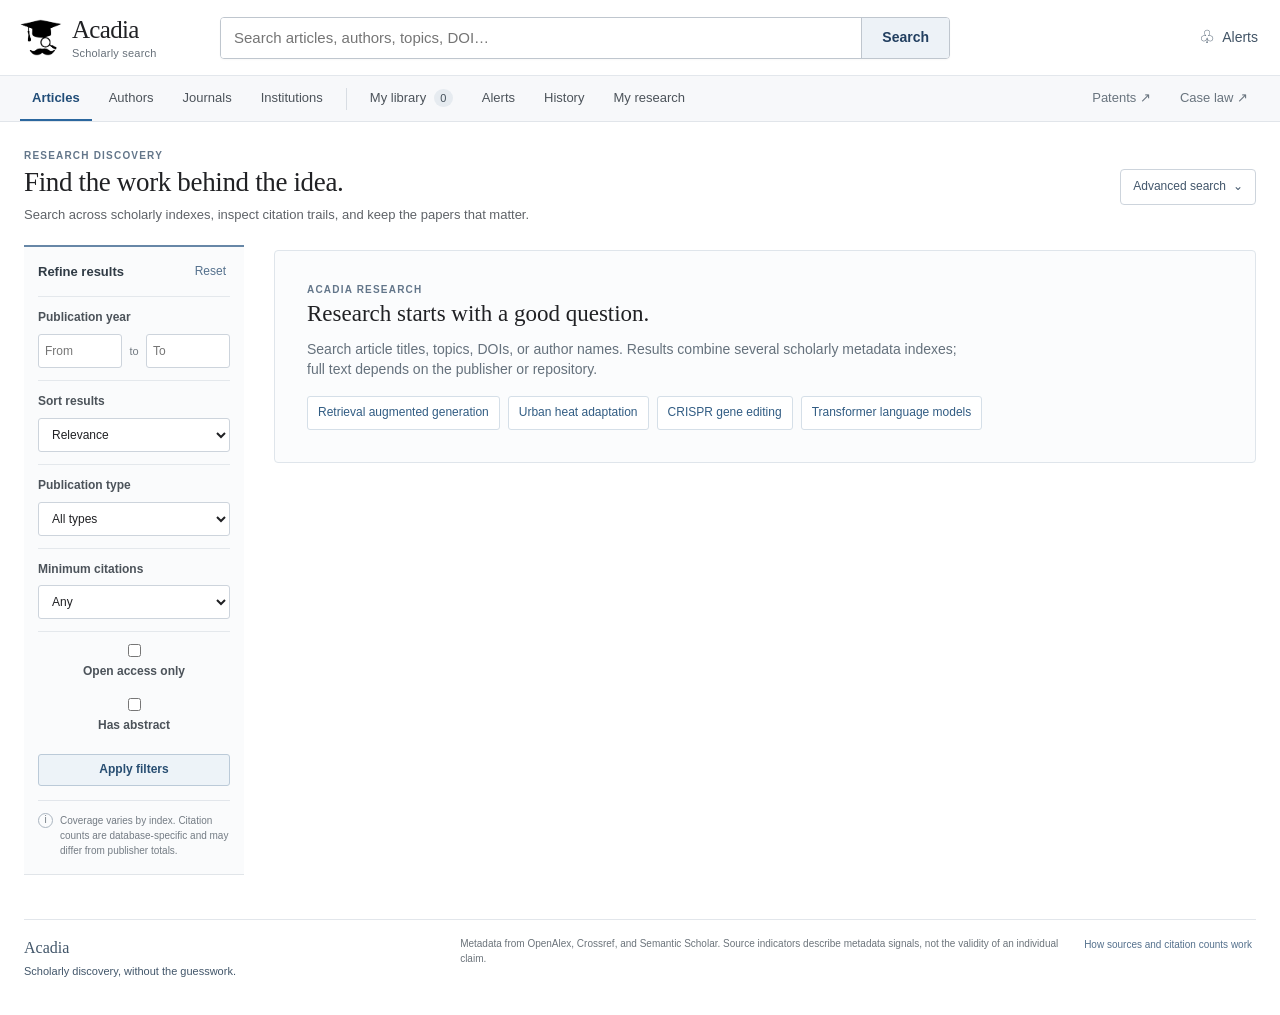
==== commit fcbaeb61: "bug fixes and parity between google scholar, populate logo" ====
--- a/search/index.html
+++ b/search/index.html
@@ -1,6997 +1,2 @@
-<!-- ===============================
-  SEARCH.HTML V.3.6.0 CUSTOM SEARCH
-================================ -->
-
-<!--================================
-Copyright from GCSE Widget: 
-
-Copyright The Closure Library Authors. 
-SPDX-License-Identifier: Apache-2.0!
-================================ -->
-
-<!--=============================================================================================================================================================
-                                                 MODIFIER NOTES (Notes from the contributors of this file):
-- This program scrapes GCSE results and styles them into our custom result cards
-- This program uses You.com's Search API and a local crawled index (with vector-embedding + PageRank-style ranking) as additional real web results
-- This program uses SERPAPI's for shopping
-- This program uses public API's and scrapes public news sites for news
-- This program is not GCSE or DDG in disguise, rather a meta search engine. Read more: https://en.wikipedia.org/wiki/Metasearch_engine
-- This program does not create a digital footprint profile for marketed ads. Everything backend related is either for account storage or profile/sign in related.
-- This program aims to comply with all TOS's for code used, and we do not intend to misuse/illegally use code. 
-Before taking an action to legal matter, please reach out to us at admin@360-search.com and we will respectfully remove anything strike-worthy.
-- This program uses cached data for speed! It is instantly deleted!
-- This program uses Google Tag Manager for page analytics. We only measure page visits! There are no other scopes.
-THIS PROGRAM IS NOT FULLY RELIANT ON GOOGLE'S CSE RESULTS! WE USE MULTIPLE API'S TO CREATE A FUNCTIONING METASEARCH ENGINE AND GOOGLE'S CSE PERFORMS BEST IN THE 
- - FRONTEND.
-============================================================================================================================================================= !-->
-
-<!DOCTYPE html>
-<html lang="en">
-<head><script>(function(w,i,g){w[g]=w[g]||[];if(typeof w[g].push=='function')w[g].push(i)})
-(window,'GTM-NZHQGS65','google_tags_first_party');</script><script>(function(w,d,s,l){w[l]=w[l]||[];(function(){w[l].push(arguments);})('set', 'developer_id.dYzg1YT', true);
-		w[l].push({'gtm.start':new Date().getTime(),event:'gtm.js'});var f=d.getElementsByTagName(s)[0],
-		j=d.createElement(s);j.async=true;j.src='/uw4z/';
-		f.parentNode.insertBefore(j,f);
-		})(window,document,'script','dataLayer');</script><script>(function(w,i,g){w[g]=w[g]||[];if(typeof w[g].push=='function')w[g].push(i)})
-(window,'GTM-NZHQGS65','google_tags_first_party');</script><script>(function(w,d,s,l){w[l]=w[l]||[];(function(){w[l].push(arguments);})('set', 'developer_id.dYzg1YT', true);
-		w[l].push({'gtm.start':new Date().getTime(),event:'gtm.js'});var f=d.getElementsByTagName(s)[0],
-		j=d.createElement(s);j.async=true;j.src='/uw4z/';
-		f.parentNode.insertBefore(j,f);
-		})(window,document,'script','dataLayer');</script>
-  <meta charset="UTF-8" />
-  <meta name="viewport" content="width=device-width, initial-scale=1.0" />
-  <meta name="referrer" content="no-referrer" />
-  <title>Acadia — Trusted Research Search</title>
-  <meta name="description" content="Acadia searches a curated set of academic, scientific, public-agency, and established research sources." />
-  <meta property="og:title" content="Acadia — Trusted Research Search" />
-  <meta property="og:description" content="Research search limited to recognized academic, scientific, public-agency, and reference sources, with a transparent domain-based trust indicator." />
-  <meta property="og:type" content="website" />
-  <link rel="icon" type="image/png" href="https://360-search.com/favicon-32x32.png" />
-  <link rel="manifest" href="https://360-search.com/manifest.json" />
-  <meta name="theme-color" content="#f1f1f1" />
-  <link rel="canonical" href="https://acadia.360-search.com/" />
-  <link rel="stylesheet" href="https://360-search.com/assets/css/main.css" />
-  <link rel="stylesheet" href="https://360-search.com/assets/css/wide.css" />
-  <link rel="stylesheet" href="https://360-search.com/assets/css/gallium.css" />
-  <link rel="stylesheet" href="https://360-search.com/assets/css/responsive.css" />
-  <script src="https://cdn.jsdelivr.net/npm/@supabase/supabase-js@2"></script>
-  <script src="https://360-search.com/assets/js/360-settings.js"></script>
-
-  <style>
-    /* ══════════════════════════════════════════
-       GLASSMORPHISM DESIGN SYSTEM
-       No page background — assets handle that.
-    ══════════════════════════════════════════ */
-    :root {
-      --glass-light:      rgba(255,255,255,0.18);
-      --glass-light-mid:  rgba(255,255,255,0.30);
-      --glass-light-high: rgba(255,255,255,0.55);
-      --glass-dark:       rgba(8,12,28,0.35);
-      --glass-dark-mid:   rgba(8,12,28,0.52);
-      --glass-dark-high:  rgba(8,12,28,0.72);
-      --glass-blur:       blur(18px);
-      --glass-blur-sm:    blur(10px);
-      --glass-border:     rgba(255,255,255,0.30);
-      --glass-border-dk:  rgba(255,255,255,0.12);
-      --glass-shadow:     0 8px 32px rgba(0,0,0,0.18), 0 1.5px 6px rgba(0,0,0,0.10);
-      --glass-shadow-sm:  0 4px 16px rgba(0,0,0,0.12);
-      --glass-inset:      inset 0 1px 0 rgba(255,255,255,0.35);
-      --glass-inset-dk:   inset 0 1px 0 rgba(255,255,255,0.08);
-    }
-
-    /* ── one of the result containers ── */
-    #idx-container {
-      position: absolute;
-      left: -9999px;
-      top: -9999px;
-      width: 700px;
-      opacity: 0;
-      pointer-events: none;
-      z-index: -1;
-      /* transform will prevent cards from always shrinking */
-      transform: translateZ(0);
-    }
-
-    /* ── Page layout — NO background set ── */
-    .search-results-page {
-      display: flex;
-      flex-direction: column;
-      min-height: 100vh;
-      padding-top: 72px;
-      align-items: center;
-    }
-
-    /* ── Top search bar strip — frosted glass bar ── */
-    .search-bar-strip {
-      position: fixed;
-      top: 0; left: 0;
-      width: 100%;
-      z-index: 49;
-      display: flex;
-      justify-content: center;
-      align-items: center;
-      gap: 16px;
-      padding: 10px 20px;
-      background: var(--glass-light-mid);
-      backdrop-filter: var(--glass-blur);
-      -webkit-backdrop-filter: var(--glass-blur);
-      border-bottom: 1px solid var(--glass-border);
-      box-shadow: var(--glass-inset), 0 2px 20px rgba(0,0,0,0.10);
-    }
-    body.dark .search-bar-strip {
-      background: var(--glass-dark-mid);
-      border-bottom-color: var(--glass-border-dk);
-      box-shadow: var(--glass-inset-dk), 0 2px 20px rgba(0,0,0,0.30);
-    }
-
-    /* 360 logo */
-    .strip-logo {
-      font-size: 26px;
-      font-weight: 900;
-      letter-spacing: .06em;
-      background: linear-gradient(120deg, var(--a), var(--a2));
-      -webkit-background-clip: text;
-      -webkit-text-fill-color: transparent;
-      text-decoration: none;
-      flex-shrink: 0;
-    }
-
-    /* ── Custom search wrapper ── */
-    .custom-search-wrapper {
-      position: relative;
-      flex: 1;
-      max-width: 620px;
-    }
-
-    /* ── Search form — glass pill ── */
-    .custom-search-form {
-      display: flex;
-      align-items: center;
-      border-radius: 999px;
-      background: var(--glass-light);
-      backdrop-filter: var(--glass-blur);
-      -webkit-backdrop-filter: var(--glass-blur);
-      border: 1.5px solid var(--glass-border);
-      box-shadow: var(--glass-shadow-sm), var(--glass-inset);
-      overflow: visible;
-      transition: border-color 0.2s, box-shadow 0.2s;
-    }
-    .custom-search-form:focus-within {
-      border-color: var(--a);
-      box-shadow: 0 0 0 3px rgba(59,130,246,0.18), var(--glass-shadow-sm), var(--glass-inset);
-    }
-    body.dark .custom-search-form {
-      background: var(--glass-dark);
-      border-color: var(--glass-border-dk);
-      box-shadow: var(--glass-shadow-sm), var(--glass-inset-dk);
-    }
-    body.dark .custom-search-form:focus-within {
-      border-color: var(--a);
-      box-shadow: 0 0 0 3px rgba(59,130,246,0.20), var(--glass-shadow-sm), var(--glass-inset-dk);
-    }
-
-    /* Search icon */
-    .search-icon {
-      flex-shrink: 0;
-      padding: 0 0 0 16px;
-      display: flex;
-      align-items: center;
-      color: var(--mut);
-      pointer-events: none;
-    }
-    body.dark .search-icon { color: var(--mutd); }
-
-    /* Input */
-    #custom-search-input {
-      flex: 1;
-      padding: 11px 12px;
-      background: transparent;
-      border: none;
-      outline: none;
-      font-size: 15px;
-      color: var(--txt);
-      font-family: inherit;
-      caret-color: var(--a);
-      min-width: 0;
-    }
-    body.dark #custom-search-input { color: var(--txtd); }
-    #custom-search-input::placeholder { color: var(--mut); }
-    body.dark #custom-search-input::placeholder { color: var(--mutd); }
-
-    /* Clear button — glass circle */
-    #custom-clear-btn {
-      flex-shrink: 0;
-      width: 26px; height: 26px;
-      border-radius: 50%;
-      border: none;
-      background: rgba(0,0,0,0.10);
-      backdrop-filter: var(--glass-blur-sm);
-      color: var(--mut);
-      cursor: pointer;
-      display: none;
-      align-items: center;
-      justify-content: center;
-      margin-right: 6px;
-      transition: background 0.18s, color 0.18s;
-    }
-    #custom-clear-btn:hover { background: rgba(0,0,0,0.18); color: var(--txt); }
-    body.dark #custom-clear-btn { background: rgba(255,255,255,0.10); color: var(--mutd); }
-    body.dark #custom-clear-btn:hover { background: rgba(255,255,255,0.20); color: var(--txtd); }
-    #custom-clear-btn.visible { display: flex; }
-
-    #voice-search-btn {
-      flex-shrink: 0;
-      width: 30px; height: 30px;
-      border-radius: 50%;
-      border: none;
-      background: transparent;
-      color: var(--mut);
-      cursor: pointer;
-      align-items: center;
-      justify-content: center;
-      margin-right: 4px;
-      transition: background 0.18s, color 0.18s;
-    }
-    #voice-search-btn:hover { background: rgba(0,0,0,0.10); color: var(--txt); }
-    body.dark #voice-search-btn:hover { background: rgba(255,255,255,0.12); color: var(--txtd); }
-    #voice-search-btn.listening { color: #ef4444; animation: voicePulse 1.2s ease-in-out infinite; }
-    @keyframes voicePulse {
-      0%, 100% { box-shadow: 0 0 0 0 rgba(239,68,68,0.35); }
-      50%      { box-shadow: 0 0 0 7px rgba(239,68,68,0); }
-    }
-
-    /* Search button — gradient pill */
-    #custom-search-btn {
-      flex-shrink: 0;
-      margin: 5px 5px 5px 0;
-      padding: 8px 20px;
-      border-radius: 999px;
-      border: none;
-      background: linear-gradient(120deg, var(--a), var(--a2));
-      color: #050816;
-      font-weight: 700;
-      font-size: 13px;
-      cursor: pointer;
-      font-family: inherit;
-      box-shadow: 0 4px 14px rgba(59,130,246,0.35);
-      transition: opacity 0.18s, transform 0.13s, box-shadow 0.18s;
-    }
-    #custom-search-btn:hover { opacity: 0.88; transform: scale(1.04); box-shadow: 0 6px 20px rgba(59,130,246,0.45); }
-    #custom-search-btn:active { transform: scale(0.96); }
-
-    /* ── Suggestions dropdown — frosted panel ── */
-    #suggestions-dropdown {
-      position: absolute;
-      top: calc(100% + 8px);
-      left: 0; right: 0;
-      background: var(--glass-light-high);
-      backdrop-filter: var(--glass-blur);
-      -webkit-backdrop-filter: var(--glass-blur);
-      border: 1px solid var(--glass-border);
-      border-radius: 18px;
-      box-shadow: var(--glass-shadow), var(--glass-inset);
-      z-index: 200;
-      overflow: hidden;
-      display: none;
-      animation: suggFadeIn 0.16s cubic-bezier(.22,.68,0,1.2);
-    }
-    body.dark #suggestions-dropdown {
-      background: var(--glass-dark-high);
-      border-color: var(--glass-border-dk);
-      box-shadow: var(--glass-shadow), var(--glass-inset-dk);
-    }
-    @keyframes suggFadeIn {
-      from { opacity: 0; transform: translateY(-8px) scale(0.98); }
-      to   { opacity: 1; transform: translateY(0) scale(1); }
-    }
-    #suggestions-dropdown.visible { display: block; }
-
-    .suggestion-item {
-      display: flex;
-      align-items: center;
-      gap: 10px;
-      padding: 10px 16px;
-      cursor: pointer;
-      font-size: 14px;
-      color: var(--txt);
-      transition: background 0.12s;
-      border-bottom: 1px solid rgba(255,255,255,0.12);
-    }
-    body.dark .suggestion-item { border-bottom-color: rgba(255,255,255,0.06); color: var(--txtd); }
-    .suggestion-item:last-child { border-bottom: none; }
-    .suggestion-item:hover, .suggestion-item.active { background: rgba(59,130,246,0.10); }
-    body.dark .suggestion-item:hover, body.dark .suggestion-item.active { background: rgba(59,130,246,0.15); }
-
-    .suggestion-icon {
-      flex-shrink: 0;
-      color: var(--mut);
-      display: flex;
-    }
-    body.dark .suggestion-icon { color: var(--mutd); }
-
-    .suggestion-text { flex: 1; }
-    .suggestion-remove {
-      flex-shrink: 0;
-      width: 22px; height: 22px;
-      border-radius: 50%;
-      border: none;
-      background: transparent;
-      color: var(--mut);
-      display: flex; align-items: center; justify-content: center;
-      cursor: pointer;
-      opacity: 0;
-      transition: opacity .12s, background .12s, color .12s;
-    }
-    .suggestion-item:hover .suggestion-remove { opacity: 1; }
-    .suggestion-remove:hover { background: rgba(0,0,0,0.10); color: var(--txt); }
-    body.dark .suggestion-remove:hover { background: rgba(255,255,255,0.12); color: var(--txtd); }
-    .suggestion-footer {
-      padding: 9px 16px;
-      font-size: 12px;
-      font-weight: 600;
-      color: var(--mut);
-      text-align: center;
-      cursor: pointer;
-      transition: color .12s;
-    }
-    .suggestion-footer:hover { color: var(--a); }
-    body.dark .suggestion-footer { color: var(--mutd); }
-    .suggestion-text em {
-      font-style: normal;
-      font-weight: 700;
-      color: var(--a);
-    }
-
-    .suggestion-arrow {
-      flex-shrink: 0;
-      color: var(--mut);
-      opacity: 0;
-      transition: opacity 0.12s;
-    }
-    .suggestion-item:hover .suggestion-arrow,
-    .suggestion-item.active .suggestion-arrow { opacity: 1; }
-
-    /* ── Tab bar — glass pill tabs ── */
-    .results-tabs {
-      display: flex;
-      align-items: center;
-      gap: 6px;
-      padding: 8px 12px;
-      width: 100%;
-      max-width: 900px;
-      box-sizing: border-box;
-      overflow-x: auto;
-      scrollbar-width: none;
-    }
-    .results-tabs::-webkit-scrollbar { display: none; }
-    .safe-search-toggle {
-      flex-shrink: 0;
-      display: flex;
-      align-items: center;
-      gap: 6px;
-      font-family: inherit;
-      font-size: 12px;
-      font-weight: 600;
-      color: var(--mut);
-      background: transparent;
-      border: 1px solid var(--glass-border);
-      border-radius: 999px;
-      padding: 6px 12px;
-      cursor: pointer;
-      transition: color .15s, border-color .15s, background .15s;
-      white-space: nowrap;
-    }
-    .safe-search-toggle:hover { color: var(--txt); border-color: var(--a); }
-    .safe-search-toggle.off { color: #ef4444; border-color: rgba(239,68,68,0.4); }
-    body.dark .safe-search-toggle { color: var(--mutd); border-color: var(--glass-border-dk); }
-    body.dark .safe-search-toggle:hover { color: var(--txtd); border-color: var(--a); }
-    @media (max-width: 640px) {
-      .safe-search-toggle span { display: none; }
-      .safe-search-toggle { padding: 7px 9px; }
-    }
-    .results-tab {
-      display: flex;
-      align-items: center;
-      gap: 6px;
-      padding: 7px 16px;
-      border-radius: 999px;
-      font-size: 13px;
-      font-weight: 600;
-      color: var(--mut);
-      cursor: pointer;
-      background: var(--glass-light);
-      backdrop-filter: var(--glass-blur-sm);
-      -webkit-backdrop-filter: var(--glass-blur-sm);
-      border: 1px solid var(--glass-border);
-      box-shadow: var(--glass-inset);
-      transition: background 0.18s, color 0.18s, border-color 0.18s, box-shadow 0.18s, transform 0.12s;
-      white-space: nowrap;
-    }
-    .results-tab:hover {
-      background: var(--glass-light-mid);
-      color: var(--txt);
-      transform: translateY(-1px);
-    }
-    .results-tab.active {
-      background: linear-gradient(120deg, var(--a), var(--a2));
-      color: #fff;
-      border-color: transparent;
-      box-shadow: 0 4px 16px rgba(59,130,246,0.35), var(--glass-inset);
-    }
-    body.dark .results-tab {
-      background: var(--glass-dark);
-      border-color: var(--glass-border-dk);
-      color: var(--mutd);
-      box-shadow: var(--glass-inset-dk);
-    }
-    body.dark .results-tab:hover { background: var(--glass-dark-mid); color: var(--txtd); }
-    body.dark .results-tab.active {
-      background: linear-gradient(120deg, var(--a), var(--a2));
-      color: #fff; border-color: transparent;
-    }
-
-    #tools-toggle.active { color: var(--a); border-color: var(--a); }
-
-    .tools-bar {
-      display: none;
-      flex-wrap: wrap;
-      align-items: center;
-      gap: 14px;
-      width: 100%;
-      max-width: 900px;
-      margin: 0 auto;
-      padding: 0 12px 10px;
-      box-sizing: border-box;
-      font-size: 12px;
-      color: var(--mut);
-    }
-    .tools-bar.open { display: flex; }
-    body.dark .tools-bar { color: var(--mutd); }
-    .tools-bar label { display: flex; align-items: center; gap: 6px; font-weight: 600; }
-    .tools-bar select {
-      font-family: inherit;
-      font-size: 12px;
-      font-weight: 600;
-      color: var(--txt);
-      background: var(--glass-light);
-      border: 1px solid var(--glass-border);
-      border-radius: 8px;
-      padding: 5px 8px;
-      cursor: pointer;
-    }
-    body.dark .tools-bar select { color: var(--txtd); background: var(--glass-dark); border-color: var(--glass-border-dk); }
-    .tools-bar .tools-note { font-size: 11px; opacity: 0.75; }
-    @media (max-width: 640px) {
-      .tools-bar .tools-note { display: none; }
-    }
-
-    /* ── Results container ── */
-    #custom-results-area {
-      width: 100%;
-      max-width: 900px;
-      padding: 16px 20px 60px;
-      box-sizing: border-box;
-      /* flex item: grows to fill space next to the knowledge panel, and
-         when the panel is absent (display:none, taken out of flow) this
-         becomes the only flex item — it grows up to max-width then the
-         leftover space is split evenly by these auto margins, which
-         centers it instead of hugging the left edge like a narrow box. */
-      flex: 1 1 0%;
-      min-width: 0;
-      margin: 0 auto;
-    }
-
-
-    .results-layout {
-      width: 100%;
-      max-width: 1240px;
-      display: flex;
-      align-items: flex-start;
-      gap: 18px;
-      padding: 16px 20px 60px;
-      box-sizing: border-box;
-    }
-
-    #knowledge-panel {
-      position: sticky;
-      top: 92px;
-      flex: 0 0 320px;
-      width: 320px;
-      border-radius: 18px;
-      padding: 14px;
-      background: var(--glass-light-mid);
-      backdrop-filter: var(--glass-blur);
-      border: 1px solid var(--glass-border);
-      box-shadow: var(--glass-shadow-sm), var(--glass-inset);
-      display: none;
-    }
-    body.dark #knowledge-panel { background: var(--glass-dark-mid); border-color: var(--glass-border-dk); box-shadow: var(--glass-shadow-sm), var(--glass-inset-dk);}
-    #knowledge-panel.active { display:block; }
-    .kp-image { width: 100%; height: 170px; object-fit: cover; border-radius: 12px; margin-bottom: 10px; }
-
-    .kp-title {
-      font-size: 17px;
-      font-weight: 700;
-      color: var(--txt);
-      line-height: 1.3;
-      margin-bottom: 4px;
-    }
-    body.dark .kp-title { color: var(--txtd); }
-    .kp-subtext {
-      font-size: 11px;
-      font-weight: 600;
-      text-transform: uppercase;
-      letter-spacing: .04em;
-      color: var(--mut);
-      margin-bottom: 10px;
-    }
-    body.dark .kp-subtext { color: var(--mutd); }
-    .kp-desc {
-      font-size: 13.5px;
-      line-height: 1.6;
-      color: var(--txt);
-      margin-bottom: 12px;
-    }
-    body.dark .kp-desc { color: var(--txtd); }
-    .kp-source {
-      display: inline-block;
-      font-size: 13px;
-      font-weight: 600;
-      color: var(--a);
-      text-decoration: none;
-      margin-bottom: 14px;
-    }
-    .kp-source:hover { text-decoration: underline; }
-
-    .kp-related-label {
-      font-size: 11px;
-      font-weight: 700;
-      text-transform: uppercase;
-      letter-spacing: .04em;
-      color: var(--mut);
-      margin: 4px 0 8px;
-      padding-top: 12px;
-      border-top: 1px solid var(--glass-border);
-    }
-    body.dark .kp-related-label { color: var(--mutd); border-top-color: var(--glass-border-dk); }
-    .kp-pills { display: flex; flex-wrap: wrap; gap: 6px; }
-    .kp-pill {
-      font-family: inherit;
-      font-size: 12.5px;
-      font-weight: 600;
-      color: var(--txt);
-      background: rgba(0,0,0,0.06);
-      border: none;
-      border-radius: 999px;
-      padding: 6px 12px;
-      cursor: pointer;
-      text-align: left;
-      transition: background .15s, color .15s;
-    }
-    .kp-pill:hover { background: var(--a); color: #fff; }
-    body.dark .kp-pill { color: var(--txtd); background: rgba(255,255,255,0.08); }
-    body.dark .kp-pill:hover { background: var(--a); color: #fff; }
-
-    /* Shimmer skeleton shown while the panel loads */
-    .kp-skel-img, .kp-skel-line {
-      background: linear-gradient(90deg, rgba(0,0,0,0.06) 25%, rgba(0,0,0,0.11) 37%, rgba(0,0,0,0.06) 63%);
-      background-size: 400% 100%;
-      animation: kpShimmer 1.4s ease infinite;
-      border-radius: 8px;
-    }
-    body.dark .kp-skel-img, body.dark .kp-skel-line {
-      background: linear-gradient(90deg, rgba(255,255,255,0.06) 25%, rgba(255,255,255,0.13) 37%, rgba(255,255,255,0.06) 63%);
-      background-size: 400% 100%;
-    }
-    .kp-skel-img { width: 100%; height: 170px; border-radius: 12px; margin-bottom: 12px; }
-    .kp-skel-line { height: 13px; margin-bottom: 9px; width: 100%; }
-    @keyframes kpShimmer { 0% { background-position: 100% 0; } 100% { background-position: -100% 0; } }
-
-    /* Structured facts table — Wikidata-sourced "Born / Founded / Headquarters"
-       style rows, the part that actually makes this a knowledge panel rather
-       than a Wikipedia excerpt. */
-    .kp-facts {
-      margin: 4px 0 14px;
-      padding-top: 12px;
-      border-top: 1px solid var(--glass-border);
-    }
-    body.dark .kp-facts { border-top-color: var(--glass-border-dk); }
-    .kp-fact-row {
-      display: flex;
-      gap: 10px;
-      padding: 5px 0;
-      font-size: 13px;
-      line-height: 1.4;
-    }
-    .kp-fact-label {
-      flex: 0 0 38%;
-      color: var(--mut);
-      font-weight: 600;
-    }
-    body.dark .kp-fact-label { color: var(--mutd); }
-    .kp-fact-value { flex: 1; color: var(--txt); }
-    body.dark .kp-fact-value { color: var(--txtd); }
-
-    /* Inline calculator card — shown instead of the bio panel when the
-       query itself looks like a math expression. */
-    .kp-calc {
-      text-align: center;
-      padding: 6px 2px 4px;
-    }
-    .kp-calc-expr {
-      font-size: 13px;
-      color: var(--mut);
-      margin-bottom: 6px;
-      word-break: break-word;
-    }
-    body.dark .kp-calc-expr { color: var(--mutd); }
-    .kp-calc-result {
-      font-size: 30px;
-      font-weight: 800;
-      color: var(--txt);
-      word-break: break-word;
-      line-height: 1.25;
-    }
-    body.dark .kp-calc-result { color: var(--txtd); }
-    .kp-calc-icon { font-size: 11px; font-weight: 700; text-transform: uppercase; letter-spacing: .05em; color: var(--a); margin-bottom: 10px; }
-
-    /* Dictionary instant answer */
-    .kp-dict-word {
-      font-size: 22px;
-      font-weight: 800;
-      color: var(--txt);
-      margin-bottom: 2px;
-    }
-    body.dark .kp-dict-word { color: var(--txtd); }
-    .kp-dict-phonetic { font-size: 13px; color: var(--a); margin-bottom: 12px; }
-    .kp-dict-pos {
-      display: inline-block;
-      font-size: 11px;
-      font-weight: 700;
-      font-style: italic;
-      color: var(--mut);
-      margin: 10px 0 4px;
-    }
-    body.dark .kp-dict-pos { color: var(--mutd); }
-    .kp-dict-defs { margin: 0 0 0 18px; padding: 0; }
-    .kp-dict-defs li { font-size: 13.5px; line-height: 1.55; color: var(--txt); margin-bottom: 4px; }
-    body.dark .kp-dict-defs li { color: var(--txtd); }
-
-    .results-info {
-      font-size: 13px;
-      color: var(--mut);
-      margin-bottom: 16px;
-      padding: 0 4px;
-    }
-    body.dark .results-info { color: var(--mutd); }
-
-    /* Classic web results use a plain SERP layout. Other tabs keep their own layouts. */
-    body.classic-results .web-result {
-      background: transparent;
-      backdrop-filter: none;
-      -webkit-backdrop-filter: none;
-      border: none;
-      box-shadow: none;
-      border-radius: 0;
-      padding: 10px 4px;
-      margin-bottom: 2px;
-    }
-    body.classic-results .web-result:hover { transform: none; box-shadow: none; }
-    body.classic-results .web-result .result-title { color: #1a73e8; font-size: 18px; font-weight: 400; margin-top: 2px; }
-    body.dark.classic-results .web-result .result-title { color: #8ab4f8; }
-    body.classic-results .web-result .result-url { color: #202124; opacity: 0.65; }
-    body.dark.classic-results .web-result .result-url { color: var(--txtd); }
-    body.classic-results .web-result .result-site-row { display: none; }
-    body.classic-results .web-result .result-site-name { display: none; }
-    body.classic-results .web-result .result-favicon { width: 14px; height: 14px; }
-    body.classic-results .web-result .result-snippet { color: var(--mut); font-size: 13.5px; }
-    body.dark.classic-results .web-result .result-snippet { color: var(--mutd); }
-    body.classic-results #custom-results-area { max-width: 650px; }
-
-    /* ── Result cards — frosted glass panels ── */
-    .result-card {
-      display: flex;
-      flex-direction: column;
-      gap: 4px;
-      padding: 16px 20px;
-      margin-bottom: 10px;
-      background: var(--glass-light-mid);
-      backdrop-filter: var(--glass-blur);
-      -webkit-backdrop-filter: var(--glass-blur);
-      border-radius: 18px;
-      border: 1px solid var(--glass-border);
-      box-shadow: var(--glass-shadow-sm), var(--glass-inset);
-      transition: transform 0.15s, box-shadow 0.15s, border-color 0.15s;
-      animation: cardIn 0.22s ease both;
-    }
-    .result-card:hover {
-      transform: translateY(-2px);
-      box-shadow: var(--glass-shadow), var(--glass-inset);
-      border-color: var(--a);
-    }
-    body.dark .result-card {
-      background: var(--glass-dark-mid);
-      border-color: var(--glass-border-dk);
-      box-shadow: var(--glass-shadow-sm), var(--glass-inset-dk);
-    }
-    body.dark .result-card:hover {
-      border-color: var(--a);
-      box-shadow: var(--glass-shadow), var(--glass-inset-dk);
-    }
-
-    body.classic-results .web-result,
-    body.dark.classic-results .web-result {
-      background: transparent;
-      backdrop-filter: none;
-      -webkit-backdrop-filter: none;
-      border: 0;
-      border-radius: 0;
-      box-shadow: none;
-      padding: 10px 4px;
-      margin-bottom: 2px;
-      animation: none;
-    }
-    body.classic-results .web-result:hover,
-    body.dark.classic-results .web-result:hover {
-      transform: none;
-      border-color: transparent;
-      box-shadow: none;
-    }
-
-    @keyframes cardIn {
-      from { opacity: 0; transform: translateY(10px); }
-      to   { opacity: 1; transform: translateY(0); }
-    }
-
-    .result-card-inner { display: flex; gap: 16px; align-items: flex-start; }
-    .result-card-text  { flex: 1; min-width: 0; }
-
-    .result-site-row { display: flex; align-items: center; gap: 8px; }
-    .result-favicon  { width: 16px; height: 16px; border-radius: 4px; flex-shrink: 0; }
-    .result-site-name { font-size: 13px; color: var(--mut); white-space: nowrap; overflow: hidden; text-overflow: ellipsis; }
-    body.dark .result-site-name { color: var(--mutd); }
-    .result-url { font-size: 12px; color: var(--mut); white-space: nowrap; overflow: hidden; text-overflow: ellipsis; }
-    body.dark .result-url { color: var(--mutd); }
-
-    .result-title {
-      font-size: 17px; font-weight: 700;
-      color: var(--a); text-decoration: none;
-      line-height: 1.35; display: block; margin-top: 3px;
-    }
-    .result-title:hover { text-decoration: underline; }
-
-    .result-snippet { font-size: 14px; color: var(--mut); line-height: 1.55; margin-top: 4px; }
-    body.dark .result-snippet { color: var(--mutd); }
-    .result-anon-row { margin-top: 6px; }
-    .result-anon-link {
-      font-size: 11.5px; color: var(--mut); text-decoration: none;
-      opacity: 0.68; cursor: pointer; background: none; border: none; padding: 0;
-    }
-    .result-anon-link:hover { opacity: 1; text-decoration: underline; }
-    body.dark .result-anon-link { color: var(--mutd); }
-
-    /* ── Anonymous viewer overlay — mirrors #img-lightbox ── */
-    #anon-viewer {
-      display: none;
-      position: fixed;
-      inset: 0;
-      z-index: 999;
-      flex-direction: column;
-      background: rgba(0,0,0,0.92);
-      backdrop-filter: blur(8px);
-      -webkit-backdrop-filter: blur(8px);
-    }
-    #anon-viewer.open { display: flex; animation: lbFadeIn 0.18s ease; }
-    .av-topbar {
-      flex-shrink: 0;
-      display: flex;
-      align-items: center;
-      gap: 10px;
-      padding: 10px 14px;
-      background: rgba(0,0,0,0.6);
-      backdrop-filter: blur(12px);
-      -webkit-backdrop-filter: blur(12px);
-      border-bottom: 1px solid rgba(255,255,255,0.10);
-    }
-    .av-url-label {
-      flex: 1;
-      font-size: 12px;
-      color: rgba(255,255,255,0.55);
-      white-space: nowrap;
-      overflow: hidden;
-      text-overflow: ellipsis;
-    }
-    .av-close {
-      width: 32px; height: 32px;
-      border-radius: 50%;
-      border: none;
-      background: rgba(255,255,255,0.12);
-      color: #fff;
-      font-size: 18px;
-      cursor: pointer;
-      display: flex; align-items: center; justify-content: center;
-      flex-shrink: 0;
-      transition: background 0.15s;
-    }
-    .av-close:hover { background: rgba(255,255,255,0.22); }
-    .av-frame-wrap {
-      flex: 1;
-      position: relative;
-      min-height: 0;
-    }
-    #anon-iframe {
-      width: 100%; height: 100%;
-      border: none;
-      display: block;
-      background: #fff;
-    }
-    #anon-loading {
-      position: absolute;
-      inset: 0;
-      display: none;
-      flex-direction: column;
-      align-items: center;
-      justify-content: center;
-      gap: 12px;
-      color: rgba(255,255,255,0.7);
-      font-size: 13px;
-    }
-    #anon-loading.visible { display: flex; }
-    #anon-loading .av-spinner {
-      width: 30px; height: 30px;
-      border: 3px solid rgba(255,255,255,0.2);
-      border-top-color: var(--a);
-      border-radius: 50%;
-      animation: spin360 0.75s linear infinite;
-    }
-    #anon-error {
-      display: none;
-      position: absolute;
-      inset: 0;
-      flex-direction: column;
-      align-items: center;
-      justify-content: center;
-      gap: 8px;
-      color: rgba(255,255,255,0.6);
-      font-size: 14px;
-    }
-    #anon-error.visible { display: flex; }
-    .av-tracker-btn {
-      flex-shrink: 0;
-      padding: 4px 10px;
-      border-radius: 999px;
-      border: 1px solid rgba(255,255,255,0.18);
-      background: rgba(255,255,255,0.08);
-      color: rgba(255,255,255,0.7);
-      font-size: 11.5px;
-      cursor: pointer;
-      transition: background 0.15s;
-      white-space: nowrap;
-    }
-    .av-tracker-btn:hover { background: rgba(255,255,255,0.16); color: #fff; }
-    .av-tracker-btn.has-trackers { border-color: rgba(250,173,80,0.55); color: #faad50; }
-    .av-tracker-panel {
-      flex-shrink: 0;
-      display: none;
-      flex-direction: column;
-      max-height: 220px;
-      background: rgba(10,12,24,0.97);
-      border-bottom: 1px solid rgba(255,255,255,0.10);
-    }
-    .av-tracker-panel.open { display: flex; }
-    .av-tp-head {
-      display: flex;
-      align-items: center;
-      justify-content: space-between;
-      padding: 8px 14px;
-      font-size: 12px;
-      color: rgba(255,255,255,0.55);
-      border-bottom: 1px solid rgba(255,255,255,0.07);
-      flex-shrink: 0;
-    }
-    .av-tp-copy {
-      font-size: 11px;
-      padding: 3px 10px;
-      border-radius: 999px;
-      border: 1px solid rgba(255,255,255,0.18);
-      background: rgba(255,255,255,0.07);
-      color: rgba(255,255,255,0.6);
-      cursor: pointer;
-      transition: background 0.15s;
-    }
-    .av-tp-copy:hover { background: rgba(255,255,255,0.14); color: #fff; }
-    .av-tp-list {
-      list-style: none;
-      margin: 0;
-      padding: 6px 0;
-      overflow-y: auto;
-      flex: 1;
-    }
-    .av-tp-list li {
-      display: flex;
-      align-items: baseline;
-      gap: 8px;
-      padding: 4px 14px;
-      font-size: 11.5px;
-      font-family: "SF Mono", Consolas, Monaco, monospace;
-      color: rgba(255,255,255,0.55);
-      border-bottom: 1px solid rgba(255,255,255,0.04);
-    }
-    .av-tp-list li:last-child { border-bottom: none; }
-    .av-tp-tag {
-      flex-shrink: 0;
-      font-size: 10px;
-      padding: 1px 6px;
-      border-radius: 4px;
-      font-family: inherit;
-      font-weight: 600;
-      text-transform: uppercase;
-      letter-spacing: 0.03em;
-    }
-    .av-tp-tag.blocked  { background: rgba(239,68,68,0.18);  color: #f87171; }
-    .av-tp-tag.analytics { background: rgba(250,173,80,0.18); color: #faad50; }
-    .av-tp-tag.ad       { background: rgba(167,139,250,0.18); color: #c4b5fd; }
-    .av-tp-tag.social   { background: rgba(56,189,248,0.18);  color: #7dd3fc; }
-    .av-tp-tag.other    { background: rgba(255,255,255,0.08);  color: rgba(255,255,255,0.4); }
-    .av-tp-url { flex: 1; overflow: hidden; text-overflow: ellipsis; white-space: nowrap; }
-
-    .result-thumbnail {
-      width: 110px; height: 74px;
-      object-fit: cover; border-radius: 10px; flex-shrink: 0;
-      border: 1px solid var(--glass-border);
-    }
-    body.dark .result-thumbnail { border-color: var(--glass-border-dk); }
-
-    /* ── Image grid ── */
-    #image-results-grid {
-      display: grid;
-      grid-template-columns: repeat(auto-fill, minmax(180px, 1fr));
-      gap: 12px;
-    }
-    .image-result-item {
-      border-radius: 14px; overflow: hidden;
-      background: var(--glass-light);
-      backdrop-filter: var(--glass-blur-sm);
-      -webkit-backdrop-filter: var(--glass-blur-sm);
-      border: 1px solid var(--glass-border);
-      box-shadow: var(--glass-shadow-sm);
-      cursor: pointer; display: block;
-      transition: transform 0.15s, box-shadow 0.15s;
-      animation: cardIn 0.2s ease both;
-      user-select: none;
-    }
-    body.dark .image-result-item { background: var(--glass-dark); border-color: var(--glass-border-dk); }
-    .image-result-item:hover { transform: scale(1.04); box-shadow: var(--glass-shadow); }
-    .image-result-item img { width: 100%; height: 140px; object-fit: cover; display: block; }
-    .image-result-label { padding: 7px 10px; font-size: 12px; color: var(--mut); white-space: nowrap; overflow: hidden; text-overflow: ellipsis; }
-    body.dark .image-result-label { color: var(--mutd); }
-
-    /* ── Video grid ── */
-    #video-results-grid {
-      display: grid;
-      grid-template-columns: repeat(auto-fill, minmax(240px, 1fr));
-      gap: 16px;
-    }
-    .video-result-item {
-      border-radius: 14px; overflow: hidden;
-      background: var(--glass-light);
-      backdrop-filter: var(--glass-blur-sm);
-      -webkit-backdrop-filter: var(--glass-blur-sm);
-      border: 1px solid var(--glass-border);
-      box-shadow: var(--glass-shadow-sm);
-      animation: cardIn 0.2s ease both;
-    }
-    body.dark .video-result-item { background: var(--glass-dark); border-color: var(--glass-border-dk); }
-    .video-thumb-wrap { position: relative; display: block; width: 100%; aspect-ratio: 16/9; background: #000; }
-    .video-native-badge {
-      position: absolute; top: 6px; left: 6px;
-      background: linear-gradient(120deg, var(--a), var(--a2)); color: #fff;
-      font-size: 10px; font-weight: 700; padding: 3px 7px; border-radius: 6px;
-    }
-    .video-thumb-wrap img { width: 100%; height: 100%; object-fit: cover; display: block; }
-    .video-thumb-fallback { width: 100%; height: 100%; display: flex; align-items: center; justify-content: center; color: #fff; font-size: 28px; background: #111; }
-    .video-play-badge {
-      position: absolute; inset: 0; margin: auto; width: 44px; height: 44px;
-      display: flex; align-items: center; justify-content: center;
-      background: rgba(0,0,0,0.55); color: #fff; border-radius: 50%; font-size: 16px;
-      pointer-events: none;
-    }
-    .video-result-text { padding: 10px 12px 12px; }
-    .video-result-text .result-title { font-size: 13px; -webkit-line-clamp: 2; display: -webkit-box; -webkit-box-orient: vertical; overflow: hidden; }
-    .video-result-text .result-snippet { font-size: 12px; margin-top: 4px; }
-
-    /* ── Pagination — glass pill buttons ── */
-    .results-pagination {
-      display: flex;
-      align-items: center;
-      justify-content: center;
-      gap: 8px;
-      margin-top: 32px;
-      flex-wrap: wrap;
-    }
-    .page-btn {
-      padding: 8px 16px;
-      border-radius: 999px;
-      background: var(--glass-light);
-      backdrop-filter: var(--glass-blur-sm);
-      -webkit-backdrop-filter: var(--glass-blur-sm);
-      border: 1px solid var(--glass-border);
-      box-shadow: var(--glass-inset);
-      color: var(--txt);
-      font-size: 13px; font-weight: 600;
-      cursor: pointer; font-family: inherit;
-      transition: background 0.15s, border-color 0.15s, box-shadow 0.15s, transform 0.1s;
-    }
-    .page-btn:hover { background: var(--glass-light-mid); border-color: var(--a); transform: scale(1.05); }
-    .page-btn.active {
-      background: linear-gradient(120deg, var(--a), var(--a2));
-      color: #fff; border-color: transparent;
-      box-shadow: 0 4px 14px rgba(59,130,246,0.40);
-    }
-    .page-btn:disabled { opacity: 0.38; cursor: default; pointer-events: none; }
-    body.dark .page-btn { background: var(--glass-dark); border-color: var(--glass-border-dk); color: var(--txtd); box-shadow: var(--glass-inset-dk); }
-    body.dark .page-btn:hover { background: var(--glass-dark-mid); border-color: var(--a); }
-
-    /* ── People also ask ── */
-    .paa-box {
-      display: flex; flex-direction: column;
-      border-radius: 14px;
-      background: var(--glass-light);
-      backdrop-filter: var(--glass-blur-sm);
-      -webkit-backdrop-filter: var(--glass-blur-sm);
-      border: 1px solid var(--glass-border);
-      box-shadow: var(--glass-shadow-sm);
-      margin-bottom: 16px;
-      overflow: hidden;
-    }
-    body.dark .paa-box { background: var(--glass-dark); border-color: var(--glass-border-dk); }
-    .paa-heading { padding: 12px 16px 8px; font-size: 13px; font-weight: 700; color: var(--txt); }
-    body.dark .paa-heading { color: var(--txtd); }
-    .paa-item {
-      display: flex; align-items: center; justify-content: space-between; gap: 8px;
-      width: 100%; text-align: left;
-      padding: 12px 16px;
-      background: transparent; border: none; border-top: 1px solid var(--glass-border);
-      font-family: inherit; font-size: 13px; color: var(--txt);
-      cursor: pointer; transition: background 0.15s;
-    }
-    .paa-item:hover { background: var(--glass-light-mid); }
-    body.dark .paa-item { color: var(--txtd); border-top-color: var(--glass-border-dk); }
-    body.dark .paa-item:hover { background: var(--glass-dark-mid); }
-    .paa-arrow { color: var(--mut); font-weight: 700; flex-shrink: 0; transition: transform 0.18s; }
-    .paa-row.open .paa-arrow { transform: rotate(45deg); }
-    .paa-answer {
-      max-height: 0;
-      overflow: hidden;
-      transition: max-height 0.22s ease;
-      padding: 0 16px;
-      font-size: 13px;
-      line-height: 1.6;
-      color: var(--mut);
-    }
-    body.dark .paa-answer { color: var(--mutd); }
-    .paa-row.open .paa-answer { max-height: 320px; padding: 0 16px 14px; }
-    .paa-answer-text { margin-bottom: 8px; }
-    .paa-loading { opacity: 0.7; font-style: italic; }
-    .paa-full-link {
-      background: none; border: none; color: var(--a); font-family: inherit;
-      font-size: 12.5px; font-weight: 700; cursor: pointer; padding: 0;
-    }
-    .paa-full-link:hover { text-decoration: underline; }
-
-    /* ── Related searches ── */
-    #related-searches-box:empty { display: none; }
-    .related-heading { font-size: 13px; font-weight: 700; color: var(--txt); margin: 24px 0 10px; }
-    body.dark .related-heading { color: var(--txtd); }
-    .related-chips { display: flex; flex-wrap: wrap; gap: 8px; }
-    .related-chip {
-      padding: 8px 14px;
-      border-radius: 999px;
-      background: var(--glass-light);
-      backdrop-filter: var(--glass-blur-sm);
-      -webkit-backdrop-filter: var(--glass-blur-sm);
-      border: 1px solid var(--glass-border);
-      color: var(--txt);
-      font-family: inherit; font-size: 12.5px; font-weight: 600;
-      cursor: pointer; transition: background 0.15s, border-color 0.15s, transform 0.1s;
-    }
-    .related-chip:hover { background: var(--glass-light-mid); border-color: var(--a); transform: translateY(-1px); }
-    body.dark .related-chip { background: var(--glass-dark); border-color: var(--glass-border-dk); color: var(--txtd); }
-    body.dark .related-chip:hover { background: var(--glass-dark-mid); border-color: var(--a); }
-
-    /* ── Maps tab ── */
-    .maps-embed-wrap { border-radius: 14px; overflow: hidden; box-shadow: var(--glass-shadow-sm); border: 1px solid var(--glass-border); margin-bottom: 16px; }
-    body.dark .maps-embed-wrap { border-color: var(--glass-border-dk); }
-    .maps-list { display: flex; flex-direction: column; gap: 10px; }
-    .maps-attribution { margin-top: 16px; font-size: 11px; color: var(--mut); }
-    .maps-attribution a { color: var(--a); text-decoration: none; }
-    body.dark .maps-attribution { color: var(--mutd); }
-
-    /* ── State boxes ── */
-    .state-box {
-      display: flex;
-      flex-direction: column;
-      align-items: center;
-      justify-content: center;
-      padding: 80px 20px;
-      gap: 16px;
-      text-align: center;
-      color: var(--mut);
-      font-size: 15px;
-    }
-    body.dark .state-box { color: var(--mutd); }
-    .state-box .big-icon { font-size: 52px; }
-    .state-box h3 { font-size: 20px; font-weight: 700; color: var(--txt); margin: 0; }
-    body.dark .state-box h3 { color: var(--txtd); }
-
-    .loader-spinner {
-      width: 36px; height: 36px;
-      border: 3px solid var(--glass-border);
-      border-top-color: var(--a);
-      border-radius: 50%;
-      animation: spin360 0.75s linear infinite;
-    }
-    @keyframes spin360 { to { transform: rotate(360deg); } }
-
-    /* ── Image lightbox popup — FULL SCREEN ── */
-    #img-lightbox {
-      display: none;
-      position: fixed;
-      inset: 0;
-      z-index: 999;
-      flex-direction: column;
-      background: rgba(0,0,0,0.92);
-      backdrop-filter: blur(8px);
-      -webkit-backdrop-filter: blur(8px);
-    }
-    #img-lightbox.open { display: flex; animation: lbFadeIn 0.18s ease; }
-    @keyframes lbFadeIn { from { opacity: 0; } to { opacity: 1; } }
-
-    .lb-box {
-      display: flex;
-      flex-direction: column;
-      width: 100%;
-      height: 100%;
-      border-radius: 0;
-      overflow: hidden;
-      animation: lbSlideIn 0.2s cubic-bezier(.22,.68,0,1.2);
-    }
-    @keyframes lbSlideIn {
-      from { transform: scale(0.97); opacity: 0; }
-      to   { transform: scale(1); opacity: 1; }
-    }
-
-    .lb-img-wrap {
-      flex: 1;
-      display: flex;
-      align-items: center;
-      justify-content: center;
-      overflow: hidden;
-      min-height: 0;
-    }
-    .lb-img-wrap img {
-      max-width: 100%;
-      max-height: 100%;
-      width: auto;
-      height: auto;
-      object-fit: contain;
-      display: block;
-    }
-
-    /* Info bar fixed at bottom, same font sizes as before */
-    .lb-info {
-      flex-shrink: 0;
-      padding: 12px 18px;
-      background: rgba(0,0,0,0.7);
-      backdrop-filter: blur(12px);
-      -webkit-backdrop-filter: blur(12px);
-      border-top: 1px solid rgba(255,255,255,0.10);
-      display: flex;
-      flex-direction: column;
-      gap: 5px;
-    }
-
-    .lb-desc {
-      font-size: 14px;
-      font-weight: 600;
-      color: #fff;
-      white-space: nowrap;
-      overflow: hidden;
-      text-overflow: ellipsis;
-    }
-
-    .lb-url-row {
-      display: flex;
-      align-items: center;
-      gap: 10px;
-    }
-    .lb-url {
-      font-size: 13px;
-      color: var(--a);
-      text-decoration: none;
-      flex: 1;
-      white-space: nowrap;
-      overflow: hidden;
-      text-overflow: ellipsis;
-    }
-    .lb-url:hover { text-decoration: underline; }
-
-    .lb-visit-btn {
-      flex-shrink: 0;
-      padding: 6px 14px;
-      border-radius: 999px;
-      border: none;
-      background: linear-gradient(120deg, var(--a), var(--a2));
-      color: #fff;
-      font-size: 12px;
-      font-weight: 700;
-      cursor: pointer;
-      text-decoration: none;
-      display: inline-flex;
-      align-items: center;
-      gap: 5px;
-    }
-
-    .lb-close {
-      position: fixed;
-      top: 14px;
-      right: 14px;
-      width: 36px; height: 36px;
-      border-radius: 50%;
-      border: none;
-      background: rgba(0,0,0,0.55);
-      color: #fff;
-      font-size: 20px;
-      cursor: pointer;
-      display: flex;
-      align-items: center;
-      justify-content: center;
-      backdrop-filter: blur(8px);
-      transition: background 0.15s;
-      z-index: 1000;
-    }
-    .lb-close:hover { background: rgba(0,0,0,0.80); }
-
-    /* ── AI Tab panel ── */
-    #ai-panel {
-      width: 100%;
-      max-width: 760px;
-      padding: 20px 20px 60px;
-      box-sizing: border-box;
-      display: none;
-      flex-direction: column;
-      gap: 16px;
-    }
-    #ai-panel.active { display: flex; }
-
-    .ai-response-card {
-      background: var(--glass-light-mid);
-      backdrop-filter: var(--glass-blur);
-      -webkit-backdrop-filter: var(--glass-blur);
-      border-radius: 18px;
-      border: 1px solid var(--glass-border);
-      box-shadow: var(--glass-shadow-sm), var(--glass-inset);
-      padding: 20px 24px;
-      animation: cardIn 0.22s ease both;
-    }
-    body.dark .ai-response-card {
-      background: var(--glass-dark-mid);
-      border-color: var(--glass-border-dk);
-      box-shadow: var(--glass-shadow-sm), var(--glass-inset-dk);
-    }
-    .ai-response-label {
-      display: flex;
-      align-items: center;
-      gap: 8px;
-      font-size: 12px;
-      font-weight: 700;
-      text-transform: uppercase;
-      letter-spacing: 0.08em;
-      color: var(--a);
-      margin-bottom: 12px;
-    }
-    .ai-response-text {
-      font-size: 15px;
-      line-height: 1.7;
-      color: var(--txt);
-      white-space: pre-wrap;
-    }
-    body.dark .ai-response-text { color: var(--txtd); }
-
-    .ai-thinking {
-      display: flex;
-      align-items: center;
-      gap: 10px;
-      color: var(--mut);
-      font-size: 14px;
-    }
-    body.dark .ai-thinking { color: var(--mutd); }
-    .ai-thinking-dots span {
-      display: inline-block;
-      width: 6px; height: 6px;
-      border-radius: 50%;
-      background: var(--a);
-      animation: aiDot 1.2s ease-in-out infinite;
-    }
-    .ai-thinking-dots span:nth-child(2) { animation-delay: 0.2s; }
-    .ai-thinking-dots span:nth-child(3) { animation-delay: 0.4s; }
-    @keyframes aiDot {
-      0%, 80%, 100% { transform: scale(0.6); opacity: 0.4; }
-      40% { transform: scale(1); opacity: 1; }
-    }
-
-    /* Mobile */
-    @media (max-width: 640px) {
-      .strip-logo { display: none; }
-      .search-bar-strip { padding: 9px 12px; }
-      .result-thumbnail { display: none; }
-      #image-results-grid { grid-template-columns: repeat(auto-fill, minmax(130px, 1fr)); }
-      .results-layout { flex-direction: column; }
-      #knowledge-panel { position: static; order: -1; width: 100%; flex-basis: auto; }
-      #custom-results-area { margin: 0; }
-      .results-tabs { gap: 4px; padding: 8px; }
-      .results-tab { padding: 6px 12px; font-size: 12px; }
-    }
-  </style>
-  <style>
-    .sr-toast {
-      position: fixed; bottom: 24px; left: 50%; transform: translateX(-50%) translateY(12px);
-      background: rgba(17,20,29,.93); color: #fff; padding: 9px 18px; border-radius: 999px;
-      font-size: 13px; z-index: 6500; opacity: 0; pointer-events: none;
-      transition: opacity .2s, transform .2s; white-space: nowrap;
-    }
-    .sr-toast.show { opacity: 1; transform: translateX(-50%) translateY(0); }
-  </style>
-  <script src="https://360-search.com/assets/js/octicons.js"></script>
-<link rel="stylesheet" href="https://360-search.com/assets/css/mobile-nav.css">
-  <style id="beta-standard-serp">
-    #view-mode-toggle {
-      display: flex !important;
-      visibility: visible !important;
-      flex-shrink: 0;
-    }
-
-    .results-tabs,
-    .tools-bar {
-      max-width: 1440px;
-    }
-
-    .results-tabs {
-      position: relative;
-      border-bottom: 1px solid var(--glass-border);
-      gap: 24px;
-      padding: 8px 20px 0;
-    }
-
-    body.dark .results-tabs {
-      border-bottom-color: var(--glass-border-dk);
-    }
-
-    body .results-tabs .results-tab {
-      align-self: stretch;
-      padding: 12px 4px 10px;
-      margin: 0 0 -1px;
-      color: var(--mut);
-      background: transparent !important;
-      border: 0 !important;
-      border-bottom: 2px solid transparent !important;
-      border-radius: 0 !important;
-      box-shadow: none !important;
-      backdrop-filter: none !important;
-      -webkit-backdrop-filter: none !important;
-      transform: none !important;
-      font-weight: 500;
-    }
-
-    body .results-tabs .results-tab:hover {
-      color: var(--txt);
-      background: transparent !important;
-      transform: none !important;
-    }
-
-    body .results-tabs .results-tab.active {
-      color: var(--txt);
-      background: transparent !important;
-      border-bottom-color: transparent !important;
-      box-shadow: none !important;
-    }
-
-    body.dark .results-tabs .results-tab.active {
-      color: var(--txtd);
-      border-bottom-color: transparent !important;
-    }
-
-    .results-tab-indicator {
-      position: absolute;
-      left: 0;
-      bottom: -1px;
-      height: 2px;
-      width: 0;
-      border-radius: 2px 2px 0 0;
-      background: var(--a);
-      pointer-events: none;
-      transform: translateX(0);
-      transition: width .24s ease, transform .24s cubic-bezier(.22,.68,0,1);
-      z-index: 2;
-    }
-
-    @media (prefers-reduced-motion: reduce) {
-      .results-tab-indicator { transition: none; }
-    }
-
-    .results-layout {
-      max-width: 1560px;
-      width: 100%;
-      justify-content: flex-start;
-      gap: 32px;
-      background: transparent;
-    }
-
-    body #custom-results-area {
-      order: 1;
-      max-width: 860px !important;
-      flex: 1 1 860px;
-      min-width: 0;
-      margin: 0;
-      background: transparent;
-    }
-
-    #knowledge-panel.active {
-      display: block !important;
-      visibility: visible;
-      opacity: 1;
-      align-self: flex-start;
-      flex: 0 0 320px;
-      width: 320px;
-      max-width: 320px;
-      margin: 0;
-    }
-
-    .results-layout:has(> #knowledge-panel.active) #custom-results-area {
-      max-width: 860px !important;
-      flex: 1 1 860px;
-      min-width: 0;
-      margin: 0;
-    }
-
-    body.classic-results .results-layout > #knowledge-panel.active {
-      order: 2;
-      margin-left: auto;
-    }
-
-    body.classic-results .results-layout > #custom-results-area {
-      order: 1;
-      margin-right: 0;
-    }
-
-    body:not(.classic-results) .results-layout > #knowledge-panel.active {
-      order: 0;
-      margin-left: 0;
-    }
-
-    body:not(.classic-results) .results-layout > #custom-results-area {
-      order: 1;
-      margin-right: 0;
-    }
-
-    body.ai-results-view .results-layout > #knowledge-panel.active {
-      order: 0;
-      position: static;
-      margin: 0;
-    }
-
-    body.ai-results-view .results-layout {
-      padding-bottom: 12px;
-    }
-
-    .search-results-page > #ai-panel.active {
-      order: 5;
-      width: 100%;
-      max-width: 920px;
-      margin: 22px auto 0;
-      padding: 0 20px 60px;
-    }
-
-    .search-results-page > #ai-panel.active .ai-response-card {
-      width: 100%;
-      box-sizing: border-box;
-    }
-
-    body .web-result,
-    body.dark .web-result,
-    body.classic-results .web-result,
-    body.dark.classic-results .web-result {
-      display: block;
-      width: 100%;
-      padding: 14px 4px 16px;
-      margin: 0;
-      background: transparent !important;
-      backdrop-filter: none !important;
-      -webkit-backdrop-filter: none !important;
-      border: 0 !important;
-      border-radius: 0 !important;
-      box-shadow: none !important;
-      animation: none !important;
-      transform: none !important;
-    }
-
-    body .web-result:hover,
-    body.dark .web-result:hover,
-    body.classic-results .web-result:hover,
-    body.dark.classic-results .web-result:hover {
-      background: transparent !important;
-      border: 0 !important;
-      box-shadow: none !important;
-      transform: none !important;
-    }
-
-    body .web-result .result-card-inner {
-      display: block;
-    }
-
-    body .web-result .result-card-text {
-      width: 100%;
-    }
-
-    body .web-result .result-site-row {
-      display: flex !important;
-      align-items: center;
-      gap: 8px;
-      margin-bottom: 1px;
-    }
-
-    body .web-result .result-favicon {
-      display: block;
-      width: 18px;
-      height: 18px;
-      border-radius: 50%;
-      object-fit: contain;
-    }
-
-    body .web-result .result-site-name {
-      display: inline !important;
-      color: var(--txt) !important;
-      font-size: 14px !important;
-      line-height: 1.35 !important;
-    }
-
-    body.dark .web-result .result-site-name {
-      color: var(--txtd) !important;
-    }
-
-    body .web-result .result-url {
-      color: var(--mut) !important;
-      font-size: 13px !important;
-      line-height: 1.4 !important;
-      white-space: nowrap;
-      overflow: hidden;
-      text-overflow: ellipsis;
-      opacity: 1 !important;
-    }
-
-    body.dark .web-result .result-url {
-      color: var(--mutd) !important;
-    }
-
-    body .web-result .result-title {
-      display: block;
-      margin-top: 4px !important;
-      color: #1a73e8 !important;
-      font-size: 20px !important;
-      font-weight: 400 !important;
-      line-height: 1.3 !important;
-    }
-
-    body.dark .web-result .result-title {
-      color: #8ab4f8 !important;
-    }
-
-    body .web-result .result-snippet {
-      margin-top: 4px !important;
-      color: var(--mut) !important;
-      font-size: 15px !important;
-      line-height: 1.55 !important;
-    }
-
-    body.dark .web-result .result-snippet {
-      color: var(--mutd) !important;
-    }
-
-    body .web-result .result-thumbnail {
-      display: none !important;
-    }
-
-    body #custom-results-area .paa-box {
-      margin: 16px 4px 20px;
-      background: var(--glass-light) !important;
-      border: 1px solid var(--glass-border) !important;
-      border-radius: 14px !important;
-      box-shadow: var(--glass-shadow-sm) !important;
-      backdrop-filter: var(--glass-blur-sm) !important;
-      -webkit-backdrop-filter: var(--glass-blur-sm) !important;
-      overflow: hidden;
-    }
-
-    body.dark #custom-results-area .paa-box {
-      background: var(--glass-dark) !important;
-      border-color: var(--glass-border-dk) !important;
-    }
-
-    body #custom-results-area .paa-heading {
-      padding: 12px 16px 8px;
-    }
-
-    body #custom-results-area .paa-item {
-      width: 100%;
-      padding: 12px 16px;
-      background: transparent !important;
-      border-top: 1px solid var(--glass-border);
-      border-radius: 0 !important;
-      box-shadow: none !important;
-      transform: none !important;
-      transition: background-color .12s ease !important;
-    }
-
-    body #custom-results-area .paa-item:hover,
-    body #custom-results-area .paa-item:focus-visible {
-      background: rgba(0, 0, 0, .035) !important;
-      box-shadow: none !important;
-      transform: none !important;
-    }
-
-    body.dark #custom-results-area .paa-item {
-      border-top-color: var(--glass-border-dk);
-    }
-
-    body.dark #custom-results-area .paa-item:hover,
-    body.dark #custom-results-area .paa-item:focus-visible {
-      background: rgba(255, 255, 255, .06) !important;
-    }
-
-    @media (max-width: 640px) {
-      .results-tabs {
-        gap: 12px;
-        padding: 8px 12px 0;
-      }
-
-      body #custom-results-area,
-      .results-layout:has(> #knowledge-panel.active) #custom-results-area {
-        max-width: 100% !important;
-        flex: 1 1 auto;
-        margin-right: 0;
-        padding: 14px 8px 40px;
-      }
-
-      body .web-result {
-        padding: 12px 4px 14px;
-      }
-
-      body .results-layout > #knowledge-panel.active,
-      body.classic-results .results-layout > #knowledge-panel.active,
-      body.ai-results-view .results-layout > #knowledge-panel.active {
-        order: 0;
-        position: static;
-        width: 100%;
-        max-width: 100%;
-        flex: 0 0 auto;
-        margin: 0 0 16px;
-      }
-
-      .search-results-page > #ai-panel.active {
-        max-width: 100%;
-        margin-top: 16px;
-        padding: 0 12px 40px;
-      }
-    }
-  
-
-    /* Mode-specific layout: classic has a plain web list and a far-right panel;
-       normal keeps the glass cards and places the panel before the results. */
-    .results-layout {
-      display: grid !important;
-      grid-template-columns: minmax(0, 860px);
-      justify-content: center;
-      align-items: start;
-      gap: 32px;
-      width: 100%;
-      max-width: 1560px;
-      background: transparent;
-    }
-
-    body #custom-results-area {
-      grid-column: 1;
-      grid-row: 1;
-      width: 100%;
-      max-width: 860px !important;
-      min-width: 0;
-      margin: 0;
-      flex: initial;
-      background: transparent;
-    }
-
-    #knowledge-panel.active {
-      display: block !important;
-      position: relative !important;
-      top: auto !important;
-      grid-row: 1;
-      align-self: start;
-      width: 320px;
-      max-width: 320px;
-      min-width: 0;
-      max-height: none;
-      overflow: visible;
-      margin: 0;
-      flex: initial;
-      visibility: visible;
-      opacity: 1;
-    }
-
-    body:not(.classic-results) .results-layout:has(> #knowledge-panel.active) {
-      grid-template-columns: 320px minmax(0, 860px);
-      justify-content: center;
-    }
-
-    body:not(.classic-results) .results-layout:has(> #knowledge-panel.active) > #knowledge-panel.active {
-      grid-column: 1;
-      grid-row: 1;
-      justify-self: start;
-    }
-
-    body:not(.classic-results) .results-layout:has(> #knowledge-panel.active) > #custom-results-area {
-      grid-column: 2;
-      grid-row: 1;
-    }
-
-    body.classic-results .results-layout:has(> #knowledge-panel.active) {
-      grid-template-columns: minmax(0, 860px) 320px;
-      justify-content: space-between;
-    }
-
-    body.classic-results .results-layout:has(> #knowledge-panel.active) > #custom-results-area {
-      grid-column: 1;
-      grid-row: 1;
-    }
-
-    body.classic-results .results-layout:has(> #knowledge-panel.active) > #knowledge-panel.active {
-      grid-column: 2;
-      grid-row: 1;
-      justify-self: end;
-      margin-left: 0;
-    }
-
-    body.ai-results-view .results-layout:has(> #knowledge-panel.active) {
-      grid-template-columns: 320px minmax(0, 860px);
-      justify-content: center;
-    }
-
-    body.ai-results-view .results-layout:has(> #knowledge-panel.active) > #knowledge-panel.active {
-      grid-column: 1;
-      grid-row: 1;
-      justify-self: start;
-    }
-
-    body.ai-results-view .results-layout > #custom-results-area {
-      grid-column: 2;
-      grid-row: 1;
-    }
-
-    /* Classic mode alone removes the web cards. Normal mode restores the original card treatment. */
-    body.classic-results .web-result,
-    body.dark.classic-results .web-result {
-      display: block !important;
-      width: 100%;
-      padding: 12px 4px 16px !important;
-      margin: 0 !important;
-      background: transparent !important;
-      backdrop-filter: none !important;
-      -webkit-backdrop-filter: none !important;
-      border: 0 !important;
-      border-radius: 0 !important;
-      box-shadow: none !important;
-      animation: none !important;
-      transform: none !important;
-    }
-
-    body.classic-results .web-result:hover,
-    body.dark.classic-results .web-result:hover {
-      background: transparent !important;
-      border-color: transparent !important;
-      box-shadow: none !important;
-      transform: none !important;
-    }
-
-    body.classic-results .web-result .result-card-inner { display: block !important; }
-    body.classic-results .web-result .result-card-text { width: 100%; }
-    body.classic-results .web-result .result-site-row { display: flex !important; align-items: center; gap: 8px; }
-    body.classic-results .web-result .result-site-name { display: inline !important; color: var(--txt) !important; }
-    body.dark.classic-results .web-result .result-site-name { color: var(--txtd) !important; }
-    body.classic-results .web-result .result-favicon { display: block !important; width: 18px; height: 18px; }
-    body.classic-results .web-result .result-url { color: var(--mut) !important; font-size: 13px !important; opacity: 1 !important; }
-    body.dark.classic-results .web-result .result-url { color: var(--mutd) !important; }
-    body.classic-results .web-result .result-title { color: #1a73e8 !important; font-size: 20px !important; font-weight: 400 !important; }
-    body.dark.classic-results .web-result .result-title { color: #8ab4f8 !important; }
-    body.classic-results .web-result .result-snippet { color: var(--mut) !important; font-size: 15px !important; }
-    body.dark.classic-results .web-result .result-snippet { color: var(--mutd) !important; }
-    body.classic-results .web-result .result-thumbnail { display: none !important; }
-    body.classic-results #custom-results-area { max-width: 860px !important; }
-
-    body:not(.classic-results) .web-result,
-    body.dark:not(.classic-results) .web-result {
-      display: flex !important;
-      flex-direction: column;
-      gap: 4px;
-      padding: 16px 20px !important;
-      margin-bottom: 10px !important;
-      background: var(--glass-light-mid) !important;
-      backdrop-filter: var(--glass-blur) !important;
-      -webkit-backdrop-filter: var(--glass-blur) !important;
-      border: 1px solid var(--glass-border) !important;
-      border-radius: 18px !important;
-      box-shadow: var(--glass-shadow-sm), var(--glass-inset) !important;
-      animation: cardIn .22s ease both !important;
-      transform: none !important;
-    }
-
-    body.dark:not(.classic-results) .web-result {
-      background: var(--glass-dark-mid) !important;
-      border-color: var(--glass-border-dk) !important;
-      box-shadow: var(--glass-shadow-sm), var(--glass-inset-dk) !important;
-    }
-
-    body:not(.classic-results) .web-result:hover {
-      border-color: var(--a) !important;
-      box-shadow: var(--glass-shadow), var(--glass-inset) !important;
-      transform: translateY(-2px) !important;
-    }
-
-    body.dark:not(.classic-results) .web-result:hover {
-      box-shadow: var(--glass-shadow), var(--glass-inset-dk) !important;
-    }
-
-    body:not(.classic-results) .web-result .result-card-inner { display: flex !important; }
-    body:not(.classic-results) .web-result .result-site-row { display: flex !important; }
-    body:not(.classic-results) .web-result .result-site-name { color: var(--txt) !important; }
-    body.dark:not(.classic-results) .web-result .result-site-name { color: var(--txtd) !important; }
-    body:not(.classic-results) .web-result .result-title { color: var(--a) !important; font-size: 17px !important; font-weight: 700 !important; }
-    body:not(.classic-results) .web-result .result-snippet { color: var(--mut) !important; font-size: 14px !important; }
-    body.dark:not(.classic-results) .web-result .result-snippet { color: var(--mutd) !important; }
-    body:not(.classic-results) .web-result .result-thumbnail { display: block !important; }
-
-    /* Keep tab labels readable over user backgrounds in both light and dark mode. */
-    body:not(.dark) .results-tabs .results-tab:hover { color: var(--txt) !important; background: rgba(0, 0, 0, .055) !important; }
-    body.dark .results-tabs .results-tab:hover { color: var(--txtd) !important; background: rgba(255, 255, 255, .09) !important; }
-    body:not(.dark) .results-tabs .results-tab.active,
-    body:not(.dark) .results-tabs .results-tab.active:hover { color: var(--txt) !important; background: transparent !important; }
-    body.dark .results-tabs .results-tab.active,
-    body.dark .results-tabs .results-tab.active:hover { color: var(--txtd) !important; background: transparent !important; }
-
-    /* Entity profile enrichment: smooth image tiles and scannable story cards. */
-    .kp-person-extra { margin-top: 8px; }
-    .kp-person-section { margin-top: 4px; }
-    .kp-gallery {
-      display: grid;
-      grid-template-columns: repeat(2, minmax(0, 1fr));
-      gap: 7px;
-    }
-    .kp-gallery-item {
-      display: block;
-      aspect-ratio: 4 / 3;
-      border-radius: 10px;
-      overflow: hidden;
-      background: var(--glass-light);
-      border: 1px solid var(--glass-border);
-      transition: transform .2s ease, box-shadow .2s ease, border-color .2s ease;
-    }
-    .kp-gallery-item img {
-      display: block;
-      width: 100%;
-      height: 100%;
-      object-fit: cover;
-      transition: transform .3s cubic-bezier(.2,.75,.25,1), filter .2s ease;
-    }
-    .kp-gallery-item:hover,
-    .kp-gallery-item:focus-visible {
-      transform: translateY(-2px);
-      border-color: var(--a);
-      box-shadow: 0 8px 20px rgba(0,0,0,.16);
-      outline: none;
-    }
-    .kp-gallery-item:hover img,
-    .kp-gallery-item:focus-visible img { transform: scale(1.055); }
-    body.dark .kp-gallery-item { background: var(--glass-dark); border-color: var(--glass-border-dk); }
-    .kp-social-links { display: flex; flex-wrap: wrap; gap: 7px; }
-    .kp-social-link {
-      display: inline-flex;
-      align-items: center;
-      gap: 6px;
-      padding: 7px 10px;
-      border-radius: 999px;
-      border: 1px solid var(--glass-border);
-      background: var(--glass-light);
-      color: var(--txt) !important;
-      font-size: 12px;
-      line-height: 1.2;
-      text-decoration: none;
-      transition: transform .18s ease, background .18s ease, border-color .18s ease;
-    }
-    .kp-social-link:hover { transform: translateY(-2px); background: var(--glass-light-mid); border-color: var(--a); }
-    body.dark .kp-social-link { background: var(--glass-dark); color: var(--txtd) !important; border-color: var(--glass-border-dk); }
-    body.dark .kp-social-link:hover { background: var(--glass-dark-mid); }
-    .kp-stories { display: flex; flex-direction: column; gap: 8px; }
-    .kp-story {
-      display: flex;
-      gap: 10px;
-      align-items: flex-start;
-      padding: 9px;
-      border-radius: 10px;
-      border: 1px solid var(--glass-border);
-      background: var(--glass-light);
-      text-decoration: none;
-      color: inherit;
-      transition: transform .18s ease, border-color .18s ease, background .18s ease, box-shadow .18s ease;
-    }
-    .kp-story:hover,
-    .kp-story:focus-visible {
-      transform: translateY(-2px);
-      border-color: var(--a);
-      background: var(--glass-light-mid);
-      box-shadow: 0 6px 16px rgba(0,0,0,.1);
-      outline: none;
-    }
-    body.dark .kp-story { background: var(--glass-dark); border-color: var(--glass-border-dk); }
-    body.dark .kp-story:hover,
-    body.dark .kp-story:focus-visible { background: var(--glass-dark-mid); }
-    .kp-story-main { display: flex; flex-direction: column; gap: 4px; min-width: 0; }
-    .kp-story-title { display: block; color: var(--txt); font-size: 12.5px; font-weight: 650; line-height: 1.4; }
-    body.dark .kp-story-title { color: var(--txtd); }
-    .kp-story-meta { display: block; color: var(--mut); font-size: 10.5px; line-height: 1.35; }
-    body.dark .kp-story-meta { color: var(--mutd); }
-    .kp-story-desc { display: block; color: var(--mut); font-size: 11.5px; line-height: 1.45; }
-    body.dark .kp-story-desc { color: var(--mutd); }
-    .kp-story-thumb { width: 64px; height: 54px; flex: 0 0 64px; object-fit: cover; border-radius: 7px; }
-    .kp-story-loading { color: var(--mut); font-size: 12px; padding: 8px 0; }
-    body.dark .kp-story-loading { color: var(--mutd); }
-
-    @media (max-width: 1120px) {
-      .results-layout,
-      body:not(.classic-results) .results-layout:has(> #knowledge-panel.active),
-      body.classic-results .results-layout:has(> #knowledge-panel.active),
-      body.ai-results-view .results-layout:has(> #knowledge-panel.active) {
-        grid-template-columns: minmax(0, 1fr) !important;
-        justify-content: stretch !important;
-        gap: 18px;
-      }
-      body:not(.classic-results) .results-layout:has(> #knowledge-panel.active) > #knowledge-panel.active,
-      body.ai-results-view .results-layout:has(> #knowledge-panel.active) > #knowledge-panel.active {
-        grid-column: 1;
-        grid-row: 1;
-        width: 100%;
-        max-width: 100%;
-      }
-      body:not(.classic-results) .results-layout:has(> #knowledge-panel.active) > #custom-results-area,
-      body.ai-results-view .results-layout:has(> #knowledge-panel.active) > #custom-results-area {
-        grid-column: 1;
-        grid-row: 2;
-      }
-      body.classic-results .results-layout:has(> #knowledge-panel.active) > #custom-results-area { grid-column: 1; grid-row: 1; }
-      body.classic-results .results-layout:has(> #knowledge-panel.active) > #knowledge-panel.active { grid-column: 1; grid-row: 2; width: 100%; max-width: 100%; }
-    }
-
-    @media (max-width: 640px) {
-      .results-layout { padding: 12px 12px 40px; }
-      body .results-layout > #knowledge-panel.active,
-      body.classic-results .results-layout > #knowledge-panel.active,
-      body.ai-results-view .results-layout > #knowledge-panel.active { width: 100%; max-width: 100%; }
-      body:not(.classic-results) .web-result { padding: 14px !important; }
-    }
-
-  </style>
-
-  <style id="beta-ai-person-layout-fix">
-    #classic-person-extras {
-      display: none;
-      width: min(860px, calc(100% - 40px));
-      margin: 12px 0 0 max(20px, calc(max(0px, (100vw - 1560px) / 2) + 20px));
-      padding: 0;
-      box-sizing: border-box;
-      grid-template-columns: repeat(2, minmax(0, 1fr));
-      gap: 14px;
-      align-self: flex-start;
-    }
-    body.classic-results #classic-person-extras.visible { display: grid; }
-    #classic-person-extras .kp-person-section {
-      min-width: 0;
-      margin: 0;
-      padding: 14px;
-      border: 1px solid var(--glass-border);
-      border-radius: 16px;
-      background: var(--glass-light-mid);
-      box-shadow: var(--glass-shadow-sm), var(--glass-inset);
-      box-sizing: border-box;
-    }
-    body.dark #classic-person-extras .kp-person-section {
-      border-color: var(--glass-border-dk);
-      background: var(--glass-dark-mid);
-      box-shadow: var(--glass-shadow-sm), var(--glass-inset-dk);
-    }
-    #classic-person-extras .kp-gallery { grid-template-columns: repeat(4, minmax(0, 1fr)); }
-    #classic-person-extras .kp-story { min-width: 0; }
-
-    body.ai-results-view .results-layout:has(> #knowledge-panel.active) {
-      grid-template-columns: 320px minmax(0, 1fr) !important;
-      justify-content: start !important;
-      gap: 32px !important;
-    }
-    body.ai-results-view .results-layout:has(> #knowledge-panel.active) > #knowledge-panel.active {
-      grid-column: 1 !important;
-      grid-row: 1 !important;
-      justify-self: start !important;
-      margin: 0 !important;
-    }
-    body.ai-results-view .results-layout > #custom-results-area {
-      grid-column: 2 !important;
-      grid-row: 1 !important;
-    }
-    .search-results-page > #ai-panel.active {
-      width: min(680px, calc(100vw - 400px));
-      max-width: 680px !important;
-      box-sizing: border-box;
-      margin: 18px 20px 48px calc(max(0px, (100vw - 1560px) / 2) + 372px) !important;
-      padding: 0 0 48px !important;
-      align-self: flex-start;
-      min-width: 0;
-    }
-    .search-results-page > #ai-panel.active .ai-response-card {
-      width: 100%;
-      max-width: 100%;
-      box-sizing: border-box;
-      overflow-wrap: anywhere;
-    }
-    @media (max-width: 1120px) {
-      body.ai-results-view .results-layout:has(> #knowledge-panel.active) {
-        grid-template-columns: minmax(0, 1fr) !important;
-        justify-content: stretch !important;
-      }
-      body.ai-results-view .results-layout:has(> #knowledge-panel.active) > #knowledge-panel.active {
-        grid-column: 1 !important;
-        grid-row: 1 !important;
-        width: 100%;
-        max-width: 100%;
-      }
-      body.ai-results-view .results-layout > #custom-results-area {
-        grid-column: 1 !important;
-        grid-row: 2 !important;
-      }
-      #classic-person-extras {
-        width: calc(100% - 24px);
-        margin: 8px 12px 0;
-        grid-template-columns: minmax(0, 1fr);
-      }
-      #classic-person-extras .kp-gallery { grid-template-columns: repeat(3, minmax(0, 1fr)); }
-      .search-results-page > #ai-panel.active {
-        width: calc(100% - 24px);
-        max-width: 760px !important;
-        margin: 18px auto 48px !important;
-        padding: 0 0 40px !important;
-        align-self: center;
-      }
-    }
-    @media (max-width: 640px) {
-      #classic-person-extras .kp-gallery { grid-template-columns: repeat(2, minmax(0, 1fr)); }
-      #classic-person-extras .kp-person-section { padding: 10px; }
-    }
-  </style>
-
-
-  <style id="beta-serp-polish-v7">
-    body:not(.classic-results) #results-tabs {
-      max-width: 1440px;
-      gap: 6px;
-      padding: 8px 20px;
-      border-bottom: 0;
-      overflow-x: auto;
-      align-items: center;
-    }
-    body:not(.classic-results) #results-tabs .results-tab {
-      flex: 0 0 auto;
-      align-self: center;
-      display: flex;
-      align-items: center;
-      gap: 6px;
-      padding: 7px 14px !important;
-      margin: 0 !important;
-      border: 1px solid var(--glass-border) !important;
-      border-radius: 999px !important;
-      color: var(--mut) !important;
-      background: var(--glass-light) !important;
-      box-shadow: var(--glass-inset) !important;
-      backdrop-filter: var(--glass-blur-sm) !important;
-      -webkit-backdrop-filter: var(--glass-blur-sm) !important;
-      font-weight: 600;
-      transform: none !important;
-      transition: color .16s ease, background .16s ease, border-color .16s ease, box-shadow .16s ease;
-      white-space: nowrap;
-    }
-    body.dark:not(.classic-results) #results-tabs .results-tab {
-      color: var(--mutd) !important;
-      background: var(--glass-dark) !important;
-      border-color: var(--glass-border-dk) !important;
-      box-shadow: var(--glass-inset-dk) !important;
-    }
-    body:not(.classic-results) #results-tabs .results-tab:hover,
-    body:not(.classic-results) #results-tabs .results-tab:focus-visible {
-      color: var(--txt) !important;
-      background: var(--glass-light-mid) !important;
-      border-color: var(--a) !important;
-      box-shadow: 0 3px 10px rgba(0,0,0,.08) !important;
-    }
-    body.dark:not(.classic-results) #results-tabs .results-tab:hover,
-    body.dark:not(.classic-results) #results-tabs .results-tab:focus-visible {
-      color: var(--txtd) !important;
-      background: var(--glass-dark-mid) !important;
-      border-color: var(--a) !important;
-    }
-    body:not(.classic-results) #results-tabs .results-tab.active,
-    body:not(.classic-results) #results-tabs .results-tab.active:hover {
-      color: #fff !important;
-      background: linear-gradient(120deg, var(--a), var(--a2)) !important;
-      border-color: transparent !important;
-      box-shadow: 0 4px 14px rgba(59,130,246,.2) !important;
-    }
-    body:not(.classic-results) #results-tabs .results-tab-indicator { display: none !important; }
-    body.classic-results #results-tabs .results-tab-indicator { display: block; }
-    body.classic-results:not(.dark) #results-tabs .results-tab:hover,
-    body.classic-results:not(.dark) #results-tabs .results-tab:focus-visible {
-      color: var(--txt) !important;
-      background: rgba(0,0,0,.055) !important;
-    }
-    body.dark.classic-results #results-tabs .results-tab:hover,
-    body.dark.classic-results #results-tabs .results-tab:focus-visible {
-      color: var(--txtd) !important;
-      background: rgba(255,255,255,.09) !important;
-    }
-
-    #classic-person-extras {
-      width: min(1240px, calc(100% - 40px));
-      max-width: 1240px;
-      margin: 16px auto 22px;
-      padding: 0;
-      grid-template-columns: minmax(0, 1fr);
-      gap: 16px;
-      align-self: center;
-      box-sizing: border-box;
-    }
-    #classic-person-extras .kp-person-section {
-      min-width: 0;
-      padding: 16px;
-      border-radius: 16px;
-      overflow: hidden;
-      animation: kpSectionIn .28s ease both;
-    }
-    #classic-person-extras .kp-gallery {
-      grid-template-columns: repeat(4, minmax(0, 1fr));
-      gap: 12px;
-    }
-    #classic-person-extras .kp-gallery-item {
-      aspect-ratio: 16 / 9;
-      min-height: 135px;
-      border-radius: 12px;
-    }
-    #classic-person-extras .kp-gallery-item img { opacity: 0; }
-    #classic-person-extras .kp-gallery-item img[src] { animation: kpImageIn .32s ease forwards; }
-    #classic-person-extras #kp-social-results {
-      display: grid;
-      grid-template-columns: repeat(3, minmax(0, 1fr));
-      gap: 12px;
-    }
-    #classic-person-extras .kp-story {
-      min-width: 0;
-      min-height: 88px;
-      padding: 13px;
-      border-radius: 12px;
-      overflow: hidden;
-    }
-    .kp-gallery-skeleton {
-      min-width: 0;
-      aspect-ratio: 16 / 9;
-      min-height: 135px;
-      border-radius: 12px;
-      border: 1px solid var(--glass-border);
-      background: linear-gradient(100deg, rgba(128,128,128,.08) 25%, rgba(128,128,128,.18) 45%, rgba(128,128,128,.08) 65%);
-      background-size: 220% 100%;
-      animation: kpSkeletonSweep 1.5s ease-in-out infinite;
-    }
-    .kp-story-skeleton {
-      min-height: 88px;
-      border-radius: 12px;
-      border: 1px solid var(--glass-border);
-      background: linear-gradient(100deg, rgba(128,128,128,.08) 25%, rgba(128,128,128,.18) 45%, rgba(128,128,128,.08) 65%);
-      background-size: 220% 100%;
-      animation: kpSkeletonSweep 1.5s ease-in-out infinite;
-    }
-    body.dark .kp-gallery-skeleton,
-    body.dark .kp-story-skeleton { border-color: var(--glass-border-dk); }
-    @keyframes kpSkeletonSweep { to { background-position: -220% 0; } }
-    @keyframes kpImageIn { to { opacity: 1; } }
-    @keyframes kpSectionIn { from { opacity: 0; transform: translateY(5px); } to { opacity: 1; transform: translateY(0); } }
-
-    .search-results-page > #ai-panel.active {
-      width: min(640px, calc(100vw - 400px)) !important;
-      max-width: 640px !important;
-      min-width: 0 !important;
-      align-self: flex-start;
-      margin: 18px 20px 48px calc(max(0px, (100vw - 1560px) / 2) + 372px) !important;
-      padding: 0 0 48px !important;
-      box-sizing: border-box;
-    }
-    .search-results-page > #ai-panel.active .ai-response-card,
-    .search-results-page > #ai-panel.active .ai-response-card > * {
-      min-width: 0;
-      max-width: 100%;
-      box-sizing: border-box;
-      overflow-wrap: anywhere;
-    }
-    .search-results-page > #ai-panel.active pre,
-    .search-results-page > #ai-panel.active table {
-      max-width: 100%;
-      overflow-x: auto;
-    }
-    @media (max-width: 1120px) {
-      #classic-person-extras { width: calc(100% - 24px); margin: 12px auto 18px; }
-      #classic-person-extras .kp-gallery { grid-template-columns: repeat(3, minmax(0, 1fr)); }
-      #classic-person-extras #kp-social-results { grid-template-columns: repeat(2, minmax(0, 1fr)); }
-      #classic-person-extras .kp-gallery-item,
-      .kp-gallery-skeleton { min-height: 110px; }
-      .search-results-page > #ai-panel.active {
-        width: calc(100% - 24px) !important;
-        max-width: 760px !important;
-        margin: 18px auto 40px !important;
-        align-self: center;
-      }
-    }
-    @media (max-width: 640px) {
-      body:not(.classic-results) #results-tabs { gap: 5px; padding: 8px 12px; }
-      body:not(.classic-results) #results-tabs .results-tab { padding: 7px 11px !important; font-size: 12px; }
-      #classic-person-extras .kp-person-section { padding: 11px; }
-      #classic-person-extras .kp-gallery { grid-template-columns: repeat(2, minmax(0, 1fr)); gap: 8px; }
-      #classic-person-extras #kp-social-results { grid-template-columns: minmax(0, 1fr); }
-      #classic-person-extras .kp-gallery-item,
-      .kp-gallery-skeleton { min-height: 95px; }
-      .search-results-page > #ai-panel.active { width: calc(100% - 24px) !important; padding-bottom: 32px !important; }
-    }
-  </style>
-
-
-  <style id="beta-classic-social-news-ai-fix">
-    /* AI and its knowledge panel share one grid, so their widths cannot overlap. */
-    .results-layout > #ai-panel { display: none; }
-    body.ai-results-view .results-layout {
-      grid-template-columns: minmax(0, 680px) !important;
-      justify-content: center !important;
-      align-items: start !important;
-      gap: 24px !important;
-    }
-    body.ai-results-view .results-layout > #custom-results-area { display: none !important; }
-    body.ai-results-view .results-layout > #ai-panel.active {
-      display: flex !important;
-      grid-column: 1 !important;
-      grid-row: 1 !important;
-      width: 100% !important;
-      max-width: 680px !important;
-      min-width: 0 !important;
-      margin: 0 auto !important;
-      padding: 0 0 48px !important;
-      box-sizing: border-box !important;
-      align-self: start !important;
-      overflow: visible;
-    }
-    body.ai-results-view .results-layout:has(> #knowledge-panel.active) {
-      grid-template-columns: minmax(250px, 320px) minmax(0, 640px) !important;
-      justify-content: center !important;
-      gap: 24px !important;
-    }
-    body.ai-results-view .results-layout > #knowledge-panel.active {
-      grid-column: 1 !important;
-      grid-row: 1 !important;
-      width: 100% !important;
-      max-width: 320px !important;
-      min-width: 0 !important;
-      margin: 0 !important;
-      position: relative !important;
-      align-self: start !important;
-    }
-    body.ai-results-view .results-layout:has(> #knowledge-panel.active) > #ai-panel.active {
-      grid-column: 2 !important;
-      grid-row: 1 !important;
-      width: 100% !important;
-      max-width: 640px !important;
-      margin: 0 !important;
-    }
-    body.ai-results-view .results-layout > #ai-panel.active .ai-response-card,
-    body.ai-results-view .results-layout > #ai-panel.active .ai-response-card > * {
-      min-width: 0;
-      max-width: 100%;
-      box-sizing: border-box;
-      overflow-wrap: anywhere;
-    }
-    body.ai-results-view .results-layout > #ai-panel.active pre,
-    body.ai-results-view .results-layout > #ai-panel.active table {
-      max-width: 100%;
-      overflow-x: auto;
-    }
-
-    /* Classic news uses the same unboxed SERP treatment as classic web results. */
-    body.classic-results #custom-results-area .news-result {
-      display: block !important;
-      width: 100%;
-      margin: 0 !important;
-      padding: 14px 4px 18px !important;
-      background: transparent !important;
-      backdrop-filter: none !important;
-      -webkit-backdrop-filter: none !important;
-      border: 0 !important;
-      border-bottom: 1px solid var(--glass-border) !important;
-      border-radius: 0 !important;
-      box-shadow: none !important;
-      animation: none !important;
-      transform: none !important;
-    }
-    body.dark.classic-results #custom-results-area .news-result {
-      border-bottom-color: var(--glass-border-dk) !important;
-    }
-    body.classic-results #custom-results-area .news-result:hover,
-    body.dark.classic-results #custom-results-area .news-result:hover {
-      background: transparent !important;
-      box-shadow: none !important;
-      transform: none !important;
-    }
-    body.classic-results #custom-results-area .news-result .result-card-inner {
-      display: flex !important;
-      align-items: flex-start;
-      gap: 14px;
-    }
-    body.classic-results #custom-results-area .news-result .result-card-text {
-      flex: 1;
-      min-width: 0;
-    }
-    body.classic-results #custom-results-area .news-result .result-title {
-      display: block;
-      margin-top: 4px;
-      color: #1a73e8 !important;
-      font-size: 20px !important;
-      font-weight: 400 !important;
-      line-height: 1.35;
-    }
-    body.dark.classic-results #custom-results-area .news-result .result-title { color: #8ab4f8 !important; }
-    body.classic-results #custom-results-area .news-result .result-site-row { display: flex !important; align-items: center; gap: 7px; }
-    body.classic-results #custom-results-area .news-result .result-site-name { color: var(--txt) !important; }
-    body.dark.classic-results #custom-results-area .news-result .result-site-name { color: var(--txtd) !important; }
-    body.classic-results #custom-results-area .news-result .result-snippet {
-      color: var(--mut) !important;
-      font-size: 14px !important;
-      line-height: 1.55;
-      margin-top: 5px;
-    }
-    body.dark.classic-results #custom-results-area .news-result .result-snippet { color: var(--mutd) !important; }
-    body.classic-results #custom-results-area .news-result .result-thumbnail {
-      display: block !important;
-      width: 112px !important;
-      height: 76px !important;
-      flex: 0 0 112px;
-      border-radius: 7px !important;
-      object-fit: cover;
-    }
-    @media (max-width: 1120px) {
-      body.ai-results-view .results-layout,
-      body.ai-results-view .results-layout:has(> #knowledge-panel.active) {
-        grid-template-columns: minmax(0, 1fr) !important;
-        justify-content: stretch !important;
-        gap: 16px !important;
-      }
-      body.ai-results-view .results-layout > #knowledge-panel.active {
-        grid-column: 1 !important;
-        grid-row: 1 !important;
-        width: 100% !important;
-        max-width: 100% !important;
-      }
-      body.ai-results-view .results-layout > #ai-panel.active,
-      body.ai-results-view .results-layout:has(> #knowledge-panel.active) > #ai-panel.active {
-        grid-column: 1 !important;
-        grid-row: 2 !important;
-        width: 100% !important;
-        max-width: 760px !important;
-        margin: 0 auto !important;
-        padding: 0 0 36px !important;
-      }
-    }
-    @media (max-width: 640px) {
-      body.classic-results #custom-results-area .news-result .result-thumbnail {
-        width: 84px !important;
-        height: 64px !important;
-        flex-basis: 84px;
-      }
-      body.classic-results #custom-results-area .news-result .result-title { font-size: 18px !important; }
-    }
-
-    /* The moved photo and social sections exist only while Web is selected. */
-    #classic-person-extras .kp-person-section { min-width: 0; }
-    #classic-person-extras #kp-gallery-section .kp-related-label::after {
-      content: ' '; display: block; height: 1px; margin-top: 9px;
-      background: linear-gradient(90deg, var(--a), transparent 75%); opacity: .55;
-    }
-    #classic-person-extras .kp-gallery-item {
-      overflow: hidden;
-      background: var(--glass-light);
-      transform: translateY(0);
-      transition: transform .22s ease, box-shadow .22s ease, border-color .22s ease;
-    }
-    body.dark #classic-person-extras .kp-gallery-item { background: var(--glass-dark); }
-    #classic-person-extras .kp-gallery-item {
-      background: linear-gradient(100deg, rgba(128,128,128,.08) 25%, rgba(128,128,128,.18) 45%, rgba(128,128,128,.08) 65%);
-      background-size: 220% 100%;
-      animation: kpSkeletonSweep 1.5s ease-in-out infinite;
-    }
-    #classic-person-extras .kp-gallery-item.loaded { animation: none; background: var(--glass-light); }
-    body.dark #classic-person-extras .kp-gallery-item.loaded { background: var(--glass-dark); }
-    #classic-person-extras .kp-gallery-item img { opacity: 0; animation: none !important; transition: opacity .28s ease, transform .28s cubic-bezier(.2,.75,.25,1); }
-    #classic-person-extras .kp-gallery-item.loaded img { opacity: 1; }
-    #classic-person-extras .kp-gallery-item:hover img { transform: scale(1.045); }
-    #classic-person-extras #kp-social-results { align-items: stretch; }
-    #classic-person-extras .kp-social-post {
-      min-height: 100px;
-      opacity: 0;
-      animation: kpSocialPostIn .34s cubic-bezier(.2,.75,.25,1) forwards;
-    }
-    #classic-person-extras .kp-social-post:nth-child(2) { animation-delay: .05s; }
-    #classic-person-extras .kp-social-post:nth-child(3) { animation-delay: .1s; }
-    #classic-person-extras .kp-social-post-first { border-color: color-mix(in srgb, var(--a) 42%, var(--glass-border)); }
-    .kp-story-platform {
-      display: block;
-      color: var(--a);
-      font-size: 10px;
-      line-height: 1.3;
-      font-weight: 750;
-      text-transform: uppercase;
-      letter-spacing: .05em;
-    }
-    @keyframes kpSocialPostIn {
-      from { opacity: 0; transform: translateY(7px); }
-      to { opacity: 1; transform: translateY(0); }
-    }
-    #classic-person-extras .kp-person-section[hidden],
-    #knowledge-panel .kp-person-section[hidden] { display: none !important; }
-  </style>
-
-  <style id="beta-forums-and-ai-highlight">
-    .results-tab[data-tab="forums"] { white-space: nowrap; }
-    .forum-provider-list { display: flex; flex-wrap: wrap; gap: 6px; margin: 0 0 12px; }
-    .forum-provider-pill { display: inline-flex; align-items: center; padding: 4px 9px; border-radius: 999px; border: 1px solid var(--glass-border); color: var(--mut); font-size: 11px; line-height: 1.3; background: color-mix(in srgb, var(--a) 5%, transparent); }
-    body.dark .forum-provider-pill { border-color: var(--glass-border-dk); color: var(--mutd); }
-    .forum-result .result-card-inner { align-items: flex-start; gap: 14px; }
-    .forum-result .result-card-text { min-width: 0; flex: 1; }
-    .forum-result-age { color: var(--mut); font-size: 11px; margin-left: auto; }
-    body.dark .forum-result-age { color: var(--mutd); }
-    body.classic-results #custom-results-area .forum-result { display: block !important; width: 100%; margin: 0 !important; padding: 14px 4px 18px !important; background: transparent !important; backdrop-filter: none !important; -webkit-backdrop-filter: none !important; border: 0 !important; border-bottom: 1px solid var(--glass-border) !important; border-radius: 0 !important; box-shadow: none !important; animation: none !important; transform: none !important; }
-    body.dark.classic-results #custom-results-area .forum-result { border-bottom-color: var(--glass-border-dk) !important; }
-    body.classic-results #custom-results-area .forum-result:hover, body.dark.classic-results #custom-results-area .forum-result:hover { background: transparent !important; box-shadow: none !important; transform: none !important; }
-    body.classic-results #custom-results-area .forum-result .result-title { color: #1a73e8 !important; font-size: 20px !important; font-weight: 400 !important; line-height: 1.35; }
-    body.dark.classic-results #custom-results-area .forum-result .result-title { color: #8ab4f8 !important; }
-    body.classic-results #custom-results-area .forum-result .result-snippet { color: var(--mut) !important; font-size: 14px !important; line-height: 1.55; margin-top: 5px; }
-    body.dark.classic-results #custom-results-area .forum-result .result-snippet { color: var(--mutd) !important; }
-    .ai-key-answer { position: relative; margin: 2px 0 16px; padding: 12px 16px 12px 18px; border-left: 3px solid var(--a); border-radius: 0 12px 12px 0; background: color-mix(in srgb, var(--a) 9%, transparent); box-shadow: inset 0 1px 0 color-mix(in srgb, var(--a) 12%, transparent); font-size: 16px; font-weight: 550; line-height: 1.7; animation: aiKeyAnswerIn .32s ease both; }
-    .ai-key-answer p { margin: 0 !important; line-height: 1.7 !important; }
-    .ai-key-answer strong { color: var(--a); font-weight: 750; }
-    .ai-summary-remainder { min-width: 0; overflow-wrap: anywhere; }
-    .ai-summary-remainder p { margin-bottom: 8px !important; }
-    @keyframes aiKeyAnswerIn { from { opacity: 0; transform: translateY(4px); } to { opacity: 1; transform: translateY(0); } }
-    @media (max-width: 640px) {
-      .forum-provider-list { gap: 5px; }
-      .forum-provider-pill { font-size: 10px; padding: 4px 7px; }
-      body.classic-results #custom-results-area .forum-result .result-title { font-size: 18px !important; }
-      .ai-key-answer { padding: 10px 12px 10px 14px; font-size: 15px; }
-    }
-  </style>
-  <style id="beta-center-results-without-kp">
-    .results-layout:not(:has(> #knowledge-panel.active)) {
-      grid-template-columns: minmax(0, 860px) !important;
-      justify-content: center !important;
-    }
-    .results-layout:not(:has(> #knowledge-panel.active)) > #custom-results-area {
-      grid-column: 1 !important;
-      grid-row: 1 !important;
-      justify-self: center !important;
-      width: 100% !important;
-      max-width: 860px !important;
-      margin-left: auto !important;
-      margin-right: auto !important;
-    }
-    .results-layout:not(:has(> #knowledge-panel.active)) > #ai-panel.active {
-      grid-column: 1 !important;
-      justify-self: center !important;
-      width: 100% !important;
-      max-width: 680px !important;
-      margin-left: auto !important;
-      margin-right: auto !important;
-    }
-    .paa-loading-state { padding: 10px 16px 14px; color: var(--mut); font-size: 12px; }
-    body.dark .paa-loading-state { color: var(--mutd); }
-    .paa-row { overflow: hidden; }
-    .paa-row .paa-item span:first-child { min-width: 0; }
-    .paa-answer-text { overflow-wrap: anywhere; }
-    .paa-answer .paa-full-link { margin-top: 8px; }
-  </style>
-  <style id="beta-centered-no-kp-and-stable-paa-v12">
-    /* If the knowledge panel is absent, center the results independently of older grid overrides. */
-    body:not(.ai-results-view) .results-layout:not(:has(> #knowledge-panel.active)) {
-      display: flex !important;
-      width: 100% !important;
-      max-width: 1560px !important;
-      justify-content: center !important;
-      align-items: flex-start !important;
-      gap: 0 !important;
-      box-sizing: border-box !important;
-    }
-    body:not(.ai-results-view) .results-layout:not(:has(> #knowledge-panel.active)) > #custom-results-area {
-      display: block !important;
-      flex: 0 1 860px !important;
-      width: min(860px, 100%) !important;
-      max-width: 860px !important;
-      min-width: 0 !important;
-      margin-left: auto !important;
-      margin-right: auto !important;
-      align-self: flex-start !important;
-      justify-self: auto !important;
-      grid-column: auto !important;
-      grid-row: auto !important;
-      box-sizing: border-box !important;
-    }
-    .paa-empty-state {
-      padding: 12px 16px 15px;
-      color: var(--mut);
-      font-size: 12.5px;
-      line-height: 1.5;
-    }
-    body.dark .paa-empty-state { color: var(--mutd); }
-    @media (max-width: 1120px) {
-      body:not(.ai-results-view) .results-layout:not(:has(> #knowledge-panel.active)) {
-        width: 100% !important;
-        max-width: 100% !important;
-      }
-      body:not(.ai-results-view) .results-layout:not(:has(> #knowledge-panel.active)) > #custom-results-area {
-        flex-basis: 860px !important;
-        width: 100% !important;
-        max-width: 860px !important;
-      }
-    }
-    @media (max-width: 640px) {
-      body:not(.ai-results-view) .results-layout:not(:has(> #knowledge-panel.active)) { padding-left: 12px !important; padding-right: 12px !important; }
-    }
-    body.ai-results-view .search-results-page:not(:has(.results-layout > #knowledge-panel.active)) > #ai-panel.active {
-      width: min(680px, calc(100vw - 40px)) !important;
-      max-width: 680px !important;
-      margin: 18px auto 48px !important;
-      align-self: center !important;
-    }
-  </style>
-
-  <style id="acadia-scholar-style">
-    /* Keep the operating-system pointer visible on Acadia. The main 360 cursor
-       enhancement is intentionally disabled here for the plain Scholar-style UI. */
-    html, html *, body, body * { cursor: auto !important; }
-    a, button, [role="button"], summary, input[type="button"], input[type="submit"],
-    input[type="checkbox"], input[type="radio"], select { cursor: pointer !important; }
-    input[type="text"], input[type="search"], input[type="email"], textarea { cursor: text !important; }
-    html, body { background:#fff !important; color:#222 !important; font-family:Arial,Helvetica,sans-serif !important; font-size:13px !important; }
-    body.acadia-mode { margin:0 !important; padding:0 !important; }
-    .cursor-dot, .cursor-trail, .cursor-crosshair, .cursor-blob,
-    .sidebar-toggle, .sidebar, .overlay, .settings-panel, .auth-popup,
-    .auth-top-right, #results-tabs, #search-toolbar-right, #tools-bar,
-    #knowledge-panel, #ai-panel, #classic-person-extras, #img-lightbox,
-    #anon-viewer, .result-anon-row, .result-thumbnail, #related-searches-box,
-    .paa-box, .paa-heading, .results-tab-indicator, #voice-search-btn,
-    #custom-clear-btn, #search-toolbar-right, .safe-search-toggle { display:none !important; }
-    #idx-container { position:absolute !important; left:-10000px !important; top:0 !important; width:700px !important; opacity:0 !important; }
-    .search-results-page { display:block !important; width:100% !important; max-width:none !important; min-height:100vh !important; padding:0 !important; margin:0 !important; align-items:stretch !important; }
-    .search-bar-strip { position:static !important; inset:auto !important; width:auto !important; min-height:66px !important; box-sizing:border-box !important; display:flex !important; flex-direction:row !important; justify-content:flex-start !important; align-items:center !important; gap:20px !important; padding:12px max(18px, calc((100vw - 1180px) / 2)) !important; background:#f1f1f1 !important; border:0 !important; border-bottom:1px solid #d5d5d5 !important; box-shadow:none !important; backdrop-filter:none !important; -webkit-backdrop-filter:none !important; }
-    .strip-logo { display:block !important; flex:0 0 auto !important; font-family:Georgia,'Times New Roman',serif !important; font-size:29px !important; font-weight:normal !important; line-height:1 !important; letter-spacing:-1px !important; text-decoration:none !important; color:#355b84 !important; background:none !important; -webkit-background-clip:initial !important; -webkit-text-fill-color:#355b84 !important; }
-    .custom-search-wrapper { flex:0 1 650px !important; width:min(650px, 72vw) !important; max-width:650px !important; }
-    .custom-search-form, body.dark .custom-search-form { display:flex !important; width:100% !important; min-height:37px !important; border:1px solid #b5b5b5 !important; border-radius:2px !important; background:#fff !important; box-shadow:none !important; backdrop-filter:none !important; -webkit-backdrop-filter:none !important; overflow:hidden !important; }
-    #custom-search-input, body.dark #custom-search-input { color:#222 !important; background:#fff !important; border:0 !important; border-radius:0 !important; box-shadow:none !important; outline:none !important; padding:8px 10px !important; font-family:Arial,Helvetica,sans-serif !important; font-size:14px !important; }
-    #custom-search-input::placeholder { color:#777 !important; }
-    #custom-search-btn { min-width:72px !important; padding:7px 14px !important; margin:0 !important; border:0 !important; border-left:1px solid #b5b5b5 !important; border-radius:0 !important; background:#e8e8e8 !important; color:#222 !important; font-size:13px !important; font-weight:normal !important; box-shadow:none !important; transform:none !important; }
-    #custom-search-btn:hover { background:#dedede !important; box-shadow:none !important; transform:none !important; }
-    #suggestions-dropdown { border:1px solid #bbb !important; border-radius:0 !important; box-shadow:0 2px 5px rgba(0,0,0,.12) !important; background:#fff !important; }
-    .results-layout { display:block !important; width:auto !important; max-width:1180px !important; margin:0 auto !important; padding:18px 24px 30px !important; gap:0 !important; }
-    #custom-results-area, body #custom-results-area { display:block !important; width:100% !important; max-width:790px !important; min-width:0 !important; flex:none !important; margin:0 !important; padding:0 !important; border:0 !important; background:transparent !important; box-shadow:none !important; }
-    .results-info { color:#666 !important; font-size:12px !important; margin:0 0 8px !important; padding:0 0 10px !important; border-bottom:1px solid #ddd !important; }
-    body .web-result, body.dark .web-result, body.classic-results .web-result, body.dark.classic-results .web-result,
-    body .web-result:hover, body.dark .web-result:hover, body.classic-results .web-result:hover, body.dark.classic-results .web-result:hover,
-    body .acadia-result, body.dark .acadia-result { display:block !important; position:relative !important; width:100% !important; box-sizing:border-box !important; margin:0 !important; padding:13px 0 15px !important; border:0 !important; border-bottom:1px solid #e5e5e5 !important; border-radius:0 !important; background:transparent !important; box-shadow:none !important; backdrop-filter:none !important; -webkit-backdrop-filter:none !important; animation:none !important; transform:none !important; }
-    body .web-result .result-card-inner, body.dark .web-result .result-card-inner,
-    body.classic-results .web-result .result-card-inner { display:block !important; width:100% !important; margin:0 !important; padding:0 !important; }
-    body .web-result .result-card-text, body.dark .web-result .result-card-text,
-    body.classic-results .web-result .result-card-text { display:block !important; width:100% !important; min-width:0 !important; padding:0 !important; }
-    .acadia-result-topline { display:flex !important; align-items:center !important; justify-content:space-between !important; gap:16px !important; margin:0 0 4px !important; }
-    body .web-result .result-site-row, body.dark .web-result .result-site-row,
-    body.classic-results .web-result .result-site-row { display:block !important; min-width:0 !important; margin:0 !important; font-size:12px !important; line-height:1.35 !important; }
-    body .web-result .result-site-name, body.dark .web-result .result-site-name,
-    body.classic-results .web-result .result-site-name { display:block !important; color:#4d6b4d !important; font-family:Arial,Helvetica,sans-serif !important; font-size:12px !important; font-weight:normal !important; white-space:nowrap !important; overflow:hidden !important; text-overflow:ellipsis !important; }
-    body .web-result .result-url, body.dark .web-result .result-url,
-    body.classic-results .web-result .result-url { display:block !important; margin-top:3px !important; color:#777 !important; font-size:11px !important; line-height:1.3 !important; white-space:nowrap !important; overflow:hidden !important; text-overflow:ellipsis !important; }
-    body .web-result .result-title, body.dark .web-result .result-title,
-    body.classic-results .web-result .result-title { display:inline !important; color:#1a0dab !important; font-size:18px !important; font-weight:normal !important; line-height:1.35 !important; text-decoration:none !important; overflow-wrap:anywhere !important; }
-    body .web-result .result-title:hover, body.dark .web-result .result-title:hover { text-decoration:underline !important; }
-    body .web-result .result-snippet, body.dark .web-result .result-snippet,
-    body.classic-results .web-result .result-snippet { display:block !important; max-width:760px !important; margin:4px 0 0 !important; color:#333 !important; font-size:13px !important; font-weight:normal !important; line-height:1.48 !important; }
-    .acadia-trust { display:flex !important; align-items:center !important; justify-content:flex-end !important; gap:6px !important; flex:0 0 auto !important; white-space:nowrap !important; color:#555 !important; font-family:Arial,Helvetica,sans-serif !important; font-size:10px !important; }
-    .acadia-trust-label { color:#555 !important; }
-    .acadia-meter { display:inline-block !important; position:relative !important; width:62px !important; height:5px !important; overflow:hidden !important; background:#e2e2e2 !important; border-radius:0 !important; vertical-align:middle !important; }
-    .acadia-meter > span { display:block !important; height:100% !important; background:#537e58 !important; border-radius:0 !important; }
-    .acadia-score { color:#333 !important; font-weight:normal !important; font-size:10px !important; }
-    .acadia-empty-state { padding:24px 0 !important; max-width:720px !important; color:#333 !important; font-size:13px !important; line-height:1.5 !important; }
-    .acadia-empty-state h3 { margin:0 0 9px !important; font-size:17px !important; font-weight:normal !important; color:#222 !important; }
-    .acadia-empty-state p { margin:5px 0 !important; color:#444 !important; }
-    .state-box { padding:28px 0 !important; background:transparent !important; border:0 !important; box-shadow:none !important; border-radius:0 !important; text-align:left !important; }
-    .state-box .big-icon { display:none !important; }
-    .state-box h3 { color:#222 !important; font-weight:normal !important; font-size:17px !important; }
-    .state-box p { color:#555 !important; }
-    .results-pagination { margin:24px 0 !important; justify-content:flex-start !important; }
-    .page-btn { background:#fff !important; color:#1a0dab !important; border:1px solid #ccc !important; border-radius:2px !important; box-shadow:none !important; }
-    #acadia-source-note { display:block !important; max-width:790px !important; margin:22px max(15px, calc((100vw - 1180px) / 2 + 24px)) 40px !important; padding-top:12px !important; border-top:1px solid #ddd !important; color:#666 !important; font-size:11px !important; line-height:1.45 !important; }
-    @media (max-width:700px) {
-      .search-bar-strip { align-items:flex-start !important; flex-direction:column !important; gap:9px !important; padding:14px 14px 12px !important; }
-      .strip-logo { font-size:27px !important; }
-      .custom-search-wrapper { width:100% !important; max-width:none !important; flex-basis:auto !important; }
-      .results-layout { padding:15px 15px 24px !important; }
-      .acadia-result-topline { align-items:flex-start !important; flex-direction:column !important; gap:5px !important; }
-      .acadia-trust { justify-content:flex-start !important; }
-      .acadia-meter { width:54px !important; }
-    }
-  </style>
-
-</head>
-<body class="classic-results acadia-mode">
-  <div class="cursor-dot"></div>
-  <div class="cursor-trail"></div>
-  <div class="cursor-crosshair"></div>
-  <div class="cursor-blob"></div>
-  <button class="sidebar-toggle" id="sidebarToggle"><span data-octicon="three-bars"></span> Menu</button>
-  <aside class="sidebar" id="sidebar"><span id="sidebar-slot"></span></aside>
-  <div class="overlay" id="overlay"></div>
-  <div class="settings-panel" id="settingsPanel">
-    <h3>Appearance</h3>
-    <div class="settings-label">Theme</div>
-    <div class="theme-swatches">
-      <div class="theme-option"><div class="swatch" data-theme="ocean"></div><span>Ocean</span></div>
-      <div class="theme-option"><div class="swatch" data-theme="midnight"></div><span>Midnight</span></div>
-      <div class="theme-option"><div class="swatch" data-theme="sunset"></div><span>Sunset</span></div>
-      <div class="theme-option"><div class="swatch" data-theme="mint"></div><span>Mint</span></div>
-      <div class="theme-option"><div class="swatch" data-theme="neon"></div><span>Neon</span></div>
-      <div class="theme-option"><div class="swatch" data-theme="mono"></div><span>Mono</span></div>
-    </div>
-    <div class="settings-label" style="margin-top:20px;">Mode</div>
-    <label style="display:flex;align-items:center;gap:10px;cursor:pointer;">
-      <span style="font-size:14px;">Dark mode</span>
-      <input type="checkbox" id="darkToggle" />
-    </label>
-    <h3 style="margin-top:20px;">Cursor</h3>
-    <div class="settings-label">Style</div>
-    <div class="cursor-options">
-      <div class="cursor-option active" data-cursor="default"><div class="cursor-preview preview-default"></div>Default</div>
-      <div class="cursor-option" data-cursor="dot"><div class="cursor-preview preview-dot"></div>Dot</div>
-      <div class="cursor-option" data-cursor="ring"><div class="cursor-preview preview-ring"></div>Ring</div>
-      <div class="cursor-option" data-cursor="crosshair"><div class="cursor-preview preview-crosshair"></div>Crosshair</div>
-      <div class="cursor-option" data-cursor="blob"><div class="cursor-preview preview-blob"></div>Blob</div>
-      <div class="cursor-option" data-cursor="system"><div class="cursor-preview preview-system"></div>System</div>
-    </div>
-    <div class="cursor-color-row">
-      <label>Cursor color</label>
-      <input type="color" id="cursorColorPicker" value="#3b82f6" />
-      <button id="cursorColorReset">Reset</button>
-    </div>
-    <div class="temp-unit-box" style="margin-top:20px;">
-      Temp Unit: <span id="tempUnitLabel">°C</span>
-      <button id="tempUnitBtn">Switch</button>
-    </div>
-    <div class="settings-box" style="margin-top:20px;">
-      <div class="settings-label">Background Image</div>
-      <input type="file" id="bgUpload" accept="image/*" class="settings-input" />
-      <input type="text" id="bgUrlInput" placeholder="Paste image URL…" class="settings-input" />
-      <button id="bgUrlBtn" class="settings-btn">Apply URL</button>
-      <button id="bgResetBtn" class="settings-btn">Reset</button>
-    </div>
-    <h3 style="margin-top:25px;">Legal</h3>
-    <a href="/privacypolicy" class="legal-link"><span data-octicon="lock"></span> Privacy Policy</a>
-    <a href="/tos" class="legal-link"><span data-octicon="law"></span> Terms of Service</a>
-    <h3 style="margin-top:25px;">About</h3>
-    <details class="about-dropdown">
-      <summary>ℹ️ What is 360?</summary>
-      <p>360 is a next-generation search engine and digital workspace. Search, chat, translate, check weather, monitor stocks, and interact with AI — all in one unified interface. Built by 360 Digital, Co.</p>
-    </details>
-  </div>
-  <div id="auth-popup" class="auth-popup hidden">
-    <div class="auth-box">
-      <h2>Account</h2>
-      <input id="auth-email" type="email" placeholder="Email" />
-      <input id="auth-password" type="password" placeholder="Password" />
-      <button id="auth-login-btn">Log In</button>
-      <button id="auth-signup-btn">Sign Up</button>
-      <button id="github-login" class="oauth-btn">
-        <svg width="18" height="18" viewBox="0 0 24 24" fill="currentColor"><path d="M12 0C5.37 0 0 5.37 0 12c0 5.31 3.435 9.795 8.205 11.385.6.105.825-.255.825-.57 0-.285-.015-1.23-.015-2.235-3.015.555-3.795-.735-4.035-1.41-.135-.345-.72-1.41-1.23-1.695-.42-.225-1.02-.78-.015-.795.945-.015 1.62.87 1.845 1.23 1.08 1.815 2.805 1.305 3.495.99.105-.78.42-1.305.765-1.605-2.67-.3-5.46-1.335-5.46-5.925 0-1.305.465-2.385 1.23-3.225-.12-.3-.54-1.53.12-3.18 0 0 1.005-.315 3.3 1.23.96-.27 1.98-.405 3-.405s2.04.135 3 .405c2.295-1.56 3.3-1.23 3.3-1.23.66 1.65.24 2.88.12 3.18.765.84 1.23 1.905 1.23 3.225 0 4.605-2.805 5.625-5.475 5.925.435.375.81 1.095.81 2.22 0 1.605-.015 2.895-.015 3.3 0 .315.225.69.825.57A12.02 12.02 0 0 0 24 12c0-6.63-5.37-12-12-12z"/></svg>
-        <span>Sign in with GitHub</span>
-      </button>
-      <button id="google-login" class="oauth-btn">
-        <svg width="18" height="18" viewBox="0 0 24 24"><path fill="#4285F4" d="M22.56 12.25c0-.78-.07-1.53-.2-2.25H12v4.26h5.92c-.26 1.37-1.04 2.53-2.21 3.31v2.77h3.57c2.08-1.92 3.28-4.74 3.28-8.09z"/><path fill="#34A853" d="M12 23c2.97 0 5.46-.98 7.28-2.66l-3.57-2.77c-.98.66-2.23 1.06-3.71 1.06-2.86 0-5.29-1.93-6.16-4.53H2.18v2.84C3.99 20.53 7.7 23 12 23z"/><path fill="#FBBC05" d="M5.84 14.09c-.22-.66-.35-1.36-.35-2.09s.13-1.43.35-2.09V7.07H2.18C1.43 8.55 1 10.22 1 12s.43 3.45 1.18 4.93l3.66-2.84z"/><path fill="#EA4335" d="M12 5.38c1.62 0 3.06.56 4.21 1.64l3.15-3.15C17.45 2.09 14.97 1 12 1 7.7 1 3.99 3.47 2.18 7.07l3.66 2.84c.87-2.6 3.3-4.53 6.16-4.53z"/></svg>
-        <span>Sign in with Google</span>
-      </button>
-      <p id="auth-error" class="auth-error"></p>
-      <button id="auth-close-btn" class="close-btn">Close</button>
-    </div>
-  </div>
-  <div class="auth-top-right">
-    <button id="signInBtn" class="auth-btn">Sign In</button>
-    <button id="signUpBtn" class="auth-btn">Sign Up</button>
-    <button id="signOutBtn" class="auth-btn" style="display:none;">Sign Out</button>
-  </div>
-
-  <!-- ══ HIDDEN GCSE CONTAINER (does the actual work) ══ -->
-  <div id="idx-container">
-    <div class="gcse-search" id="idx-mount"></div>
-  </div>
-
-  <!-- ══ SEARCH RESULTS PAGE ══ -->
-  <div class="search-results-page">
-    <!-- Top fixed strip with custom search bar -->
-    <div class="search-bar-strip">
-      <a class="strip-logo" href="https://360-search.com/" aria-label="Acadia home">Acadia</a>
-      <div class="custom-search-wrapper">
-        <div class="custom-search-form">
-          <!-- Search icon -->
-          <span class="search-icon">
-            <svg width="16" height="16" viewBox="0 0 24 24" fill="none" stroke="currentColor" stroke-width="2.5" stroke-linecap="round" stroke-linejoin="round">
-              <circle cx="11" cy="11" r="8"/><path d="m21 21-4.35-4.35"/>
-            </svg>
-          </span>
-          <input
-            id="custom-search-input"
-            type="text"
-            autocomplete="off"
-            autocorrect="off"
-            spellcheck="false"
-            placeholder="Search trusted research sources…"
-            aria-label="Search trusted research sources"
-          />
-          <button id="custom-clear-btn" aria-label="Clear search" title="Clear">
-            <svg width="12" height="12" viewBox="0 0 24 24" fill="none" stroke="currentColor" stroke-width="3" stroke-linecap="round"><path d="M18 6 6 18M6 6l12 12"/></svg>
-          </button>
-          <button id="voice-search-btn" aria-label="Search by voice" title="Search by voice" style="display:none;">
-            <svg width="16" height="16" viewBox="0 0 24 24" fill="none" stroke="currentColor" stroke-width="2" stroke-linecap="round" stroke-linejoin="round"><path d="M12 2a3 3 0 0 0-3 3v6a3 3 0 0 0 6 0V5a3 3 0 0 0-3-3Z"/><path d="M19 10v1a7 7 0 0 1-14 0v-1"/><line x1="12" y1="18" x2="12" y2="22"/><line x1="8" y1="22" x2="16" y2="22"/></svg>
-          </button>
-          <button id="custom-search-btn">Search</button>
-        </div>
-        <!-- Live suggestions dropdown -->
-        <div id="suggestions-dropdown"></div>
-      </div>
-    </div>
-
-    <!-- Tab bar -->
-    <div class="results-tabs" id="results-tabs">
-      <div class="results-tab active" data-tab="web">
-        <svg width="14" height="14" viewBox="0 0 24 24" fill="none" stroke="currentColor" stroke-width="2" stroke-linecap="round" stroke-linejoin="round"><circle cx="12" cy="12" r="10"/><path d="M2 12h20M12 2a15.3 15.3 0 0 1 4 10 15.3 15.3 0 0 1-4 10 15.3 15.3 0 0 1-4-10 15.3 15.3 0 0 1 4-10z"/></svg>
-        Web
-      </div>
-      <div class="results-tab" data-tab="images">
-        <svg width="14" height="14" viewBox="0 0 24 24" fill="none" stroke="currentColor" stroke-width="2" stroke-linecap="round" stroke-linejoin="round"><rect x="3" y="3" width="18" height="18" rx="2"/><circle cx="8.5" cy="8.5" r="1.5"/><polyline points="21 15 16 10 5 21"/></svg>
-        Images
-      </div>
-      <div class="results-tab" data-tab="news">
-        <svg width="14" height="14" viewBox="0 0 24 24" fill="none" stroke="currentColor" stroke-width="2" stroke-linecap="round" stroke-linejoin="round"><path d="M4 22h16a2 2 0 0 0 2-2V4a2 2 0 0 0-2-2H8a2 2 0 0 0-2 2v16a2 2 0 0 1-2 2Zm0 0a2 2 0 0 1-2-2v-9c0-1.1.9-2 2-2h2"/><path d="M18 14h-8M15 18h-5M10 6h8v4h-8z"/></svg>
-        News
-      </div>
-      <div class="results-tab" data-tab="forums" aria-label="Search forums and online communities">
-        <svg width="14" height="14" viewBox="0 0 24 24" fill="none" stroke="currentColor" stroke-width="2" stroke-linecap="round" stroke-linejoin="round"><path d="M21 11.5a8.5 8.5 0 0 1-12.9 7.3L3 20l1.2-4.1A8.5 8.5 0 1 1 21 11.5Z"/><path d="M8 11h8M8 14h5"/></svg>
-        Forums
-      </div>
-      <div class="results-tab" data-tab="videos">
-        <svg width="14" height="14" viewBox="0 0 24 24" fill="none" stroke="currentColor" stroke-width="2" stroke-linecap="round" stroke-linejoin="round"><polygon points="23 7 16 12 23 17 23 7"/><rect x="1" y="5" width="15" height="14" rx="2" ry="2"/></svg>
-        Videos
-      </div>
-      <div class="results-tab" data-tab="shopping">
-        <svg width="14" height="14" viewBox="0 0 24 24" fill="none" stroke="currentColor" stroke-width="2" stroke-linecap="round" stroke-linejoin="round"><path d="M6 2 3 6v14a2 2 0 0 0 2 2h14a2 2 0 0 0 2-2V6l-3-4z"/><line x1="3" y1="6" x2="21" y2="6"/><path d="M16 10a4 4 0 0 1-8 0"/></svg>
-        Shopping
-      </div>
-      <div class="results-tab" data-tab="maps">
-        <svg width="14" height="14" viewBox="0 0 24 24" fill="none" stroke="currentColor" stroke-width="2" stroke-linecap="round" stroke-linejoin="round"><polygon points="1 6 1 22 8 18 16 22 23 18 23 2 16 6 8 2 1 6"/><line x1="8" y1="2" x2="8" y2="18"/><line x1="16" y1="6" x2="16" y2="22"/></svg>
-        Maps
-      </div>
-      <div class="results-tab" data-tab="ai">
-        <svg width="14" height="14" viewBox="0 0 24 24" fill="none" stroke="currentColor" stroke-width="2" stroke-linecap="round" stroke-linejoin="round"><path d="M12 2a5 5 0 1 0 5 5"/><path d="M12 2v4M12 18v4M4.93 4.93l2.83 2.83M16.24 16.24l2.83 2.83M2 12h4M18 12h4M4.93 19.07l2.83-2.83M16.24 7.76l2.83-2.83"/></svg>
-        AI
-      </div>
-      <div id="search-toolbar-right" style="margin-left:auto;display:flex;align-items:center;gap:6px;flex-shrink:0;">
-        <button id="safe-search-toggle" class="safe-search-toggle" style="margin-left:0;" title="Toggle Safe Search">
-          <svg width="13" height="13" viewBox="0 0 24 24" fill="none" stroke="currentColor" stroke-width="2" stroke-linecap="round" stroke-linejoin="round"><path d="M12 2 4 5v6c0 5 3.4 9.4 8 11 4.6-1.6 8-6 8-11V5l-8-3Z"/></svg>
-          <span id="safe-search-label">Safe Search: On</span>
-        </button>
-        <button id="tools-toggle" class="safe-search-toggle" style="margin-left:0;" title="Search tools" style="display:none;">
-          <svg width="13" height="13" viewBox="0 0 24 24" fill="none" stroke="currentColor" stroke-width="2" stroke-linecap="round" stroke-linejoin="round"><path d="M4 21v-7M4 10V3M12 21v-9M12 8V3M20 21v-5M20 12V3M1 14h6M9 8h6M17 16h6"/></svg>
-          <span>Tools</span>
-        </button>
-        <button id="view-mode-toggle" class="safe-search-toggle" style="margin-left:0;" title="Switch results layout">
-          <svg width="13" height="13" viewBox="0 0 24 24" fill="none" stroke="currentColor" stroke-width="2" stroke-linecap="round" stroke-linejoin="round"><line x1="3" y1="6" x2="21" y2="6"/><line x1="3" y1="12" x2="21" y2="12"/><line x1="3" y1="18" x2="21" y2="18"/></svg>
-          <span id="view-mode-label">Normal view</span>
-        </button>
-        <button id="ai-summary-toggle" class="safe-search-toggle" style="margin-left:0;" title="Toggle AI summary">
-          <svg width="13" height="13" viewBox="0 0 24 24" fill="none" stroke="currentColor" stroke-width="2" stroke-linecap="round" stroke-linejoin="round"><path d="M12 2a5 5 0 1 0 5 5"/><path d="M12 2v4M12 18v4M4.93 4.93l2.83 2.83M16.24 16.24l2.83 2.83M2 12h4M18 12h4M4.93 19.07l2.83-2.83M16.24 7.76l2.83-2.83"/></svg>
-          <span id="ai-summary-label">AI: On</span>
-        </button>
-      </div>
-    </div>
-
-    <!-- Tools bar: time range + sort, only meaningful for Web/Videos (real
-         Google results via GCSE) — News/Shopping/Maps come from a single
-         backend call with no per-request date filtering available. -->
-    <div class="tools-bar" id="tools-bar">
-      <label>Time:
-        <select id="tools-time-range">
-          <option value="any">Any time</option>
-          <option value="hour">Past hour</option>
-          <option value="day">Past 24 hours</option>
-          <option value="week">Past week</option>
-          <option value="month">Past month</option>
-          <option value="year">Past year</option>
-        </select>
-      </label>
-      <label>Sort:
-        <select id="tools-sort-mode">
-          <option value="relevance">Relevance</option>
-          <option value="recent">Most recent</option>
-        </select>
-      </label>
-      <span class="tools-note">Recency is best-effort — applied as a date filter on the underlying search, not a guaranteed chronological sort.</span>
-    </div>
-
-    <div class="results-layout">
-      <aside id="knowledge-panel"></aside>
-      <!-- Results area -->
-      <div id="custom-results-area">
-      <div class="state-box" id="empty-state">
-        <div class="big-icon"><span data-octicon="search"></span></div>
-
-        <h3>Search trusted research</h3>
-        <p>Search academic institutions, peer-reviewed research, public agencies, and established reference sources.</p>
-      </div>
-      </div>
-    </div>
-
-    <p id="acadia-source-note">Trust scores are based on a source's domain category (for example, public agency, academic institution, scholarly publisher, or research repository). They are not a fact-check of the individual page; preprints may not be peer-reviewed.</p>
-
-    <!-- AI panel, unused in Acadia -->
-    <div id="ai-panel"></div>
-  </div>
-
-  <!-- Image lightbox -->
-  <div id="img-lightbox">
-    <button class="lb-close" id="lb-close-btn" aria-label="Close"><span data-octicon="x-circle"></span></button>
-    <div class="lb-box">
-      <div class="lb-img-wrap"><img id="lb-img" src="" alt=""/></div>
-      <div class="lb-info">
-        <div class="lb-desc" id="lb-desc"></div>
-        <div class="lb-url-row">
-          <a class="lb-url" id="lb-url" href="#" target="_blank" rel="noopener noreferrer"></a>
-          <a class="lb-visit-btn" id="lb-visit" href="#" target="_blank" rel="noopener noreferrer">
-            <svg width="11" height="11" viewBox="0 0 24 24" fill="none" stroke="currentColor" stroke-width="3" stroke-linecap="round" stroke-linejoin="round"><path d="M7 17 17 7M7 7h10v10"/></svg>
-            Visit
-          </a>
-        </div>
-      </div>
-    </div>
-  </div>
-
-  <!-- Anonymous viewer overlay -->
-  <div id="anon-viewer">
-    <div class="av-topbar">
-      <span class="av-url-label" id="av-url-label"></span>
-      <button class="av-tracker-btn" id="av-tracker-btn" aria-label="Tracker log" title="Tracker log">
-        <span id="av-tracker-count">&#x26B2;</span>
-      </button>
-      <button class="av-close" id="av-close-btn" aria-label="Close">&#x2715;</button>
-    </div>
-    <div class="av-tracker-panel" id="av-tracker-panel" aria-hidden="true">
-      <div class="av-tp-head">
-        <span id="av-tp-summary"></span>
-        <button class="av-tp-copy" id="av-tp-copy">Copy log</button>
-      </div>
-      <ul class="av-tp-list" id="av-tp-list"></ul>
-    </div>
-    <div class="av-frame-wrap">
-      <iframe id="anon-iframe" sandbox="allow-same-origin allow-scripts allow-forms allow-popups"></iframe>
-      <div id="anon-loading"><div class="av-spinner"></div>Loading anonymously&hellip;</div>
-      <div id="anon-error">Failed to load page through proxy.</div>
-    </div>
-  </div>
-
-  <audio id="clickSound" src="https://360-search.com/click-sound.mp3" preload="auto"></audio>
-  <script src="https://360-search.com/assets/js/main.js"></script>
-  <script src="https://360-search.com/assets/js/auth-fix.js"></script>
-  <script src="https://360-search.com/assets/js/wide.js"></script>
-  <script src="https://360-search.com/assets/js/gallium.js"></script>
-  <script src="https://360-search.com/assets/js/cookie.js"></script>
-  <!-- Load GCSE silently -->
-  <script async src="https://cse.google.com/cse.js?cx=e003eb0834b6b4be8"></script>
-
-  <script>
-  (() => {
-    /* ─────────────────────────────────
-       STATE
-    ───────────────────────────────── */
-    const state = {
-      query: '',
-      tab: 'web',
-      page: 1,
-      suggestIdx: -1,
-      suggestList: [],
-      gcseReady: false,
-      pendingSearch: null,
-      // track whether suggestion dropdown should stay open
-      suggestOpen: false,
-      // prevent observer from firing during suggestion mirroring
-      suppressObserver: false,
-      // currently only filters the Images tab (passed to the image-search
-      // edge function); GCSE's own web-results safe search is configured
-      // at the CSE control-panel level, not adjustable per-request here.
-      safeSearch: localStorage.getItem('360_safe_search') !== 'off',
-      aiSummary: localStorage.getItem('360_ai_summary') !== 'off',
-      // Tools bar (Web/Videos only) — see buildFilteredQuery()
-      timeRange: 'any',
-      sortMode: 'relevance',
-      // performance.now() timestamp set when a search/tab-switch/page-nav
-      // begins, used to show "(X.XX seconds)" next to the result count.
-      searchStartTime: 0,
-      // Set the instant scrapeWebResults actually renders something (real
-      // results OR a genuine "no results" state) for a given query. Used
-      // by the watchdog below to tell "still legitimately loading" apart
-      // from "GCSE loaded fine but silently never produced a result",
-      // which the old 6s ready-timeout couldn't catch since it only
-      // covers the widget never loading at all.
-      lastRenderedQuery: null,
-      gcseStuckTimeoutId: null,
-      // In-memory only (never persisted to localStorage/sessionStorage) —
-      // so it's already effectively "deleted when the user leaves" for
-      // free, since it just stops existing on page unload. Cleared
-      // explicitly on every new query (see doSearch) so a stale tab's
-      // results can never bleed into a different search.
-      resultsCache: {},
-    };
-
-    /* ─────────────────────────────────
-       SUPABASE EDGE FUNCTION AUTH
-       Same project anon key main.js uses for supabaseClient — Supabase
-       Edge Functions reject requests with no apikey/Authorization header
-       by default, so every fetch() to *.supabase.co/functions/v1/* needs
-       this attached.
-    ───────────────────────────────── */
-    const SUPABASE_ANON_KEY = "eyJhbGciOiJIUzI1NiIsInR5cCI6IkpXVCJ9.eyJpc3MiOiJzdXBhYmFzZSIsInJlZiI6Indpc3dmcGZzamlvd3RyZHlxcHh5Iiwicm9sZSI6ImFub24iLCJpYXQiOjE3NjgzMzg4OTcsImV4cCI6MjA4MzkxNDg5N30.z_4FtM2c8UwgrRlafPYjolQuod4IoHQats95XHio1zM";
-    const SUPABASE_FN_HEADERS = {
-      apikey: SUPABASE_ANON_KEY,
-      Authorization: `Bearer ${SUPABASE_ANON_KEY}`,
-    };
-    // Only used for account-settings sync (Settings360) — everything else
-    // on this page talks to Supabase via plain fetch, kept as-is.
-    // Reuses the global `supabaseClient` main.js already created (loaded
-    // above via /assets/js/main.js). Note: main.js declares it with
-    // top-level `const`, which does NOT attach to `window` (only `var`/
-    // function declarations do) — so `window.supabaseClient` is always
-    // undefined even though the bare identifier is reachable via the
-    // global scope chain. Checking `typeof` against the bare name, not
-    // `window.supabaseClient`, is what actually avoids the second
-    // GoTrueClient instance.
-    const sb360 = (typeof supabaseClient !== 'undefined' && supabaseClient)
-      ? supabaseClient
-      : supabase.createClient('https://wiswfpfsjiowtrdyqpxy.supabase.co', SUPABASE_ANON_KEY);
-
-    /* ─────────────────────────────────
-       ELEMENT REFS
-    ───────────────────────────────── */
-    const input       = document.getElementById('custom-search-input');
-    const clearBtn    = document.getElementById('custom-clear-btn');
-    const searchBtn   = document.getElementById('custom-search-btn');
-    const dropdown    = document.getElementById('suggestions-dropdown');
-    const resultsArea = document.getElementById('custom-results-area');
-    const aiPanel     = document.getElementById('ai-panel');
-    const tabsEl      = document.getElementById('results-tabs');
-    const tabIndicator = document.createElement('span');
-    tabIndicator.className = 'results-tab-indicator';
-    tabIndicator.setAttribute('aria-hidden', 'true');
-    tabsEl.appendChild(tabIndicator);
-    const knowledgePanel = document.getElementById('knowledge-panel');
-    const resultsLayout = document.querySelector('.results-layout');
-    if (resultsLayout && aiPanel && aiPanel.parentElement !== resultsLayout) {
-      resultsLayout.appendChild(aiPanel);
-    }
-    const classicPersonExtras = document.createElement('div');
-    classicPersonExtras.id = 'classic-person-extras';
-    classicPersonExtras.setAttribute('aria-live', 'polite');
-    if (resultsLayout && resultsLayout.parentNode) {
-      resultsLayout.parentNode.insertBefore(classicPersonExtras, resultsLayout);
-    }
-
-    function syncClassicPersonSections() {
-      if (!classicPersonExtras || !knowledgePanel) return;
-      const extra = knowledgePanel.querySelector('#kp-person-extra');
-      const gallery = document.getElementById('kp-gallery-section');
-      const socialResults = document.getElementById('kp-social-results-section');
-      const classic = document.body.classList.contains('classic-results');
-      const webTab = state.tab === 'web';
-
-      if (!extra) {
-        classicPersonExtras.classList.remove('visible');
-        return;
-      }
-
-      if (gallery) {
-        if (gallery.parentNode !== extra) {
-          extra.insertBefore(gallery, extra.querySelector('#kp-social-section') || extra.firstChild);
-        }
-        gallery.hidden = !webTab;
-      }
-
-      if (socialResults) {
-        socialResults.hidden = !webTab;
-        if (webTab && classic) {
-          if (socialResults.parentNode !== classicPersonExtras) classicPersonExtras.appendChild(socialResults);
-        } else if (socialResults.parentNode !== extra) {
-          extra.insertBefore(socialResults, extra.querySelector('#kp-stories-section') || null);
-        }
-      }
-
-      const hasVisibleSections = [...classicPersonExtras.children].some(section =>
-        !section.hidden && section.style.display !== 'none'
-      );
-      classicPersonExtras.classList.toggle('visible', Boolean(classic && webTab && hasVisibleSections));
-    }
-
-    let kpToken = 0; // increments per knowledge-panel request; guards against a slow, stale response overwriting a newer one
-
-    /* ─────────────────────────────────
-       INIT FROM URL
-    ───────────────────────────────── */
-    function initFromUrl() {
-      const params = new URL(location.href).searchParams;
-      const q = params.get('q') || '';
-      const t = 'web'; // Acadia intentionally supports trusted web/research results only
-      if (q) {
-        input.value = q;
-        state.query = q;
-        state.tab = t;
-        state.searchStartTime = performance.now();
-        updateClearBtn();
-        setActiveTab(t);
-        updateToolsVisibility(t);
-        if (t === 'ai') {
-          showResultsArea(false);
-          loadKnowledgePanel(q);
-          runAiSearch(q);
-        } else if (t === 'images') {
-          showResultsArea(true);
-          loadKnowledgePanel(q);
-          state.page = 1;
-          scrapeImageResults(document.getElementById('idx-container'));
-        } else if (t === 'news') {
-          showResultsArea(true);
-          run360Search(q, 'news');
-        } else if (t === 'forums') {
-          showResultsArea(true);
-          loadKnowledgePanel(q);
-          runForumsSearch(q);
-        } else if (t === 'shopping') {
-          showResultsArea(true);
-          run360Search(q, 'shopping');
-        } else if (t === 'videos') {
-          showResultsArea(true);
-          searchVideosGcse(q, t);
-        } else if (t === 'maps') {
-          showResultsArea(true);
-          renderMapsResults(q);
-        } else {
-          showResultsArea(true);
-          searchWebGcse(q, t);
-        }
-      }
-    }
-
-    /* ─────────────────────────────────
-       SHOW / HIDE RESULTS vs AI PANEL
-    ───────────────────────────────── */
-    function showResultsArea(show) {
-      resultsArea.style.display = show ? '' : 'none';
-      aiPanel.classList.toggle('active', !show);
-      document.body.classList.toggle('ai-results-view', !show);
-      syncClassicPersonSections();
-    }
-
-    /* ─────────────────────────────────
-       WAIT FOR GCSE THEN SEARCH
-    ───────────────────────────────── */
-    
-    /* ─────────────────────────────────
-       INLINE CALCULATOR
-       Detects math-expression queries ("2+2", "15% of 200", "sqrt(81)")
-       and evaluates them without ever passing raw, unwhitelisted input to
-       Function() — known function/constant words are stripped first, and
-       whatever's left must be only digits/operators/whitespace/punctuation.
-    ───────────────────────────────── */
-    function tryCalculate(q) {
-      const trimmed = q.trim();
-      if (!trimmed || trimmed.length > 100) return null;
-
-      const pctOf = trimmed.match(/^([\d.]+)\s*%\s*of\s*([\d.]+)$/i);
-      if (pctOf) {
-        const a = parseFloat(pctOf[1]), b = parseFloat(pctOf[2]);
-        if (isNaN(a) || isNaN(b)) return null;
-        return { expr: trimmed, result: (a / 100) * b };
-      }
-
-      if (!/\d/.test(trimmed)) return null;
-      const looksMathy = /[+\-*/^%]/.test(trimmed) || /\b(sqrt|sin|cos|tan|log|ln|abs|pow)\s*\(/i.test(trimmed);
-      if (!looksMathy) return null;
-
-      const stripped = trimmed.replace(/\b(sqrt|sin|cos|tan|log|ln|abs|pow|pi|e)\b/gi, '');
-      if (!/^[\d\s+\-*/^%.(),]*$/.test(stripped)) return null; // anything else → not safe, bail
-
-      const expr = trimmed
-        .replace(/\^/g, '**')
-        .replace(/\bsqrt\(/gi, 'Math.sqrt(')
-        .replace(/\bsin\(/gi, 'Math.sin(')
-        .replace(/\bcos\(/gi, 'Math.cos(')
-        .replace(/\btan\(/gi, 'Math.tan(')
-        .replace(/\blog\(/gi, 'Math.log10(')
-        .replace(/\bln\(/gi, 'Math.log(')
-        .replace(/\babs\(/gi, 'Math.abs(')
-        .replace(/\bpow\(/gi, 'Math.pow(')
-        .replace(/\bpi\b/gi, 'Math.PI')
-        .replace(/(?<![a-zA-Z])e(?![a-zA-Z])/gi, 'Math.E');
-
-      try {
-        const result = Function(`"use strict"; return (${expr});`)();
-        if (typeof result !== 'number' || !isFinite(result)) return null;
-        return { expr: trimmed, result };
-      } catch (e) { return null; }
-    }
-
-    function renderCalculator(calc) {
-      const formatted = Number.isInteger(calc.result)
-        ? calc.result.toLocaleString()
-        : parseFloat(calc.result.toFixed(8)).toLocaleString(undefined, { maximumFractionDigits: 8 });
-      knowledgePanel.innerHTML = `
-        <div class="kp-calc">
-          <div class="kp-calc-icon">Calculator</div>
-          <div class="kp-calc-expr">${escHtml(calc.expr)} =</div>
-          <div class="kp-calc-result">${escHtml(formatted)}</div>
-        </div>
-      `;
-      knowledgePanel.classList.add('active');
-    }
-
-    /* ─────────────────────────────────
-       SPEED TEST
-       Real measurement (no fake numbers): ping via small round-trips,
-       download/upload via Cloudflare's public, keyless __down/__up
-       endpoints (the same ones speed.cloudflare.com itself uses — safe
-       to call cross-origin from any site).
-    ───────────────────────────────── */
-    let speedTestRunning = false;
-
-    function renderSpeedTestCard() {
-      knowledgePanel.classList.add('active');
-      knowledgePanel.innerHTML = `
-        <div class="kp-calc" id="speedtest-card">
-          <div class="kp-calc-icon">Internet Speed Test</div>
-          <div id="speedtest-body" style="margin-top:10px;">
-            <div style="display:flex;justify-content:space-between;gap:10px;margin-bottom:14px;">
-              <div style="flex:1;text-align:center;">
-                <div id="st-ping" style="font-size:22px;font-weight:700;">–</div>
-                <div style="font-size:11px;color:var(--mut);text-transform:uppercase;letter-spacing:.05em;">Ping (ms)</div>
-              </div>
-              <div style="flex:1;text-align:center;">
-                <div id="st-download" style="font-size:22px;font-weight:700;">–</div>
-                <div style="font-size:11px;color:var(--mut);text-transform:uppercase;letter-spacing:.05em;">Download (Mbps)</div>
-              </div>
-              <div style="flex:1;text-align:center;">
-                <div id="st-upload" style="font-size:22px;font-weight:700;">–</div>
-                <div style="font-size:11px;color:var(--mut);text-transform:uppercase;letter-spacing:.05em;">Upload (Mbps)</div>
-              </div>
-            </div>
-            <div id="st-status" style="font-size:13px;color:var(--mut);margin-bottom:10px;">Uses real network traffic — click to begin.</div>
-            <button id="st-start-btn" style="padding:9px 18px;border-radius:10px;border:none;background:var(--a);color:#fff;font-size:13px;font-weight:600;cursor:pointer;">Start Test</button>
-          </div>
-        </div>`;
-      const btn = document.getElementById('st-start-btn');
-      if (btn) btn.addEventListener('click', runSpeedTest);
-    }
-
-    async function measurePing() {
-      const times = [];
-      for (let i = 0; i < 4; i++) {
-        const t0 = performance.now();
-        try {
-          await fetch(`https://speed.cloudflare.com/__down?bytes=0&cachebust=${Date.now()}_${i}`, { cache: 'no-store' });
-          times.push(performance.now() - t0);
-        } catch(e) {}
-      }
-      times.sort((a,b) => a-b);
-      // Drop the first (TCP/TLS warmup) and take the median of what's left.
-      const rest = times.slice(1);
-      if (!rest.length) return null;
-      return rest[Math.floor(rest.length / 2)];
-    }
-
-    async function measureDownload() {
-      const bytes = 20_000_000; // 20MB
-      const t0 = performance.now();
-      const res = await fetch(`https://speed.cloudflare.com/__down?bytes=${bytes}&cachebust=${Date.now()}`, { cache: 'no-store' });
-      const buf = await res.arrayBuffer();
-      const seconds = (performance.now() - t0) / 1000;
-      const mbps = (buf.byteLength * 8) / seconds / 1_000_000;
-      return mbps;
-    }
-
-    async function measureUpload() {
-      const bytes = 8_000_000; // 8MB
-      const data = new Uint8Array(bytes);
-      crypto.getRandomValues(data.subarray(0, Math.min(65536, bytes))); // seed a chunk, rest can be zero — server doesn't care about content
-      const t0 = performance.now();
-      await fetch(`https://speed.cloudflare.com/__up`, { method: 'POST', body: data, cache: 'no-store' });
-      const seconds = (performance.now() - t0) / 1000;
-      return (bytes * 8) / seconds / 1_000_000;
-    }
-
-    async function runSpeedTest() {
-      if (speedTestRunning) return;
-      speedTestRunning = true;
-      const btn = document.getElementById('st-start-btn');
-      const status = document.getElementById('st-status');
-      const pingEl = document.getElementById('st-ping');
-      const dlEl = document.getElementById('st-download');
-      const ulEl = document.getElementById('st-upload');
-      if (btn) { btn.disabled = true; btn.textContent = 'Testing…'; btn.style.opacity = '0.6'; }
-
-      try {
-        if (status) status.textContent = 'Measuring ping…';
-        const ping = await measurePing();
-        if (pingEl) pingEl.textContent = ping !== null ? Math.round(ping) : '—';
-
-        if (status) status.textContent = 'Measuring download speed…';
-        const dl = await measureDownload();
-        if (dlEl) dlEl.textContent = dl.toFixed(1);
-
-        if (status) status.textContent = 'Measuring upload speed…';
-        const ul = await measureUpload();
-        if (ulEl) ulEl.textContent = ul.toFixed(1);
-
-        if (status) status.textContent = 'Test complete.';
-      } catch(e) {
-        if (status) status.textContent = 'Test failed — check your connection and try again.';
-      } finally {
-        speedTestRunning = false;
-        if (btn) { btn.disabled = false; btn.textContent = 'Run Again'; btn.style.opacity = '1'; }
-      }
-    }
-
-    /* ─────────────────────────────────
-       UNIT CONVERTER
-       "10 km to miles", "5kg in lbs", "100 f to c" — pure math, no API,
-       so it's instant and can never fail/timeout.
-    ───────────────────────────────── */
-    const UNIT_CATEGORIES = {
-      length: { mm:0.001, cm:0.01, m:1, km:1000, in:0.0254, ft:0.3048, yd:0.9144, mi:1609.344 },
-      weight: { mg:0.001, g:1, kg:1000, oz:28.3495, lb:453.592, ton:1000000, stone:6350.29 },
-      volume: { ml:0.001, l:1, gal:3.78541, qt:0.946353, pt:0.473176, cup:0.236588, floz:0.0295735 },
-      speed:  { mph:0.44704, kmh:0.277778, kph:0.277778, mps:1, knot:0.514444 },
-    };
-    const UNIT_ALIASES = {
-      meter:'m', meters:'m', metre:'m', metres:'m', millimeter:'mm', millimeters:'mm',
-      centimeter:'cm', centimeters:'cm', kilometer:'km', kilometers:'km', kilometre:'km', kilometres:'km',
-      mile:'mi', miles:'mi', foot:'ft', feet:'ft', inch:'in', inches:'in', yard:'yd', yards:'yd',
-      gram:'g', grams:'g', kilogram:'kg', kilograms:'kg', kilo:'kg', kilos:'kg', milligram:'mg', milligrams:'mg',
-      pound:'lb', pounds:'lb', lbs:'lb', ounce:'oz', ounces:'oz', tonne:'ton', tonnes:'ton', tons:'ton', stones:'stone',
-      liter:'l', liters:'l', litre:'l', litres:'l', milliliter:'ml', milliliters:'ml',
-      gallon:'gal', gallons:'gal', quart:'qt', quarts:'qt', pint:'pt', pints:'pt', cups:'cup',
-      'fl oz':'floz', 'fluid ounce':'floz', 'fluid ounces':'floz',
-      celsius:'c', '°c':'c', fahrenheit:'f', '°f':'f', kelvin:'k',
-      'km/h':'kmh', 'kph':'kph', 'mi/h':'mph', knots:'knot', 'm/s':'mps',
-    };
-    function normalizeUnit(raw) {
-      const u = raw.trim().toLowerCase();
-      return UNIT_ALIASES[u] || u;
-    }
-    function convertTemp(value, from, to) {
-      let c = from === 'c' ? value : from === 'f' ? (value - 32) * 5/9 : value - 273.15;
-      return to === 'c' ? c : to === 'f' ? c * 9/5 + 32 : c + 273.15;
-    }
-    const TEMP_LABEL = { c: '°C', f: '°F', k: 'K' };
-
-    function tryUnitConvert(q) {
-      const m = q.trim().match(/^([\d.]+)\s*([a-z°\/]+)\s+(?:to|in|as|->)\s+([a-z°\/]+)\??$/i);
-      if (!m) return null;
-      const value = parseFloat(m[1]);
-      if (isNaN(value)) return null;
-      const fromUnit = normalizeUnit(m[2]);
-      const toUnit   = normalizeUnit(m[3]);
-      if (fromUnit === toUnit) return null; // not a meaningful conversion
-
-      if (['c','f','k'].includes(fromUnit) && ['c','f','k'].includes(toUnit)) {
-        return {
-          expr: `${value}${TEMP_LABEL[fromUnit]} =`,
-          result: convertTemp(value, fromUnit, toUnit),
-          unit: TEMP_LABEL[toUnit],
-        };
-      }
-      for (const cat of Object.values(UNIT_CATEGORIES)) {
-        if (cat[fromUnit] != null && cat[toUnit] != null) {
-          return { expr: `${value} ${fromUnit} =`, result: (value * cat[fromUnit]) / cat[toUnit], unit: toUnit };
-        }
-      }
-      return null;
-    }
-
-    function renderUnitConvert(conv) {
-      const formatted = parseFloat(conv.result.toFixed(6)).toLocaleString(undefined, { maximumFractionDigits: 6 });
-      knowledgePanel.innerHTML = `
-        <div class="kp-calc">
-          <div class="kp-calc-icon">Unit Converter</div>
-          <div class="kp-calc-expr">${escHtml(conv.expr)}</div>
-          <div class="kp-calc-result">${escHtml(formatted)} <span style="font-size:18px;font-weight:700;">${escHtml(conv.unit)}</span></div>
-        </div>
-      `;
-      knowledgePanel.classList.add('active');
-    }
-
-    /* ─────────────────────────────────
-       DICTIONARY LOOKUP
-       "define X" / "what does X mean" / "X meaning" — keyless, CORS-enabled
-       free dictionary API.
-    ───────────────────────────────── */
-    function parseDictionaryQuery(q) {
-      const trimmed = q.trim();
-      let m = /^define\s+([a-z\-']+)\??$/i.exec(trimmed)
-           || /^definition\s+of\s+([a-z\-']+)\??$/i.exec(trimmed)
-           || /^what\s+does\s+([a-z\-']+)\s+mean\??$/i.exec(trimmed)
-           || /^([a-z\-']+)\s+meaning\??$/i.exec(trimmed)
-           || /^meaning\s+of\s+([a-z\-']+)\??$/i.exec(trimmed);
-      return m ? m[1] : null;
-    }
-
-    async function tryDictionaryLookup(q, token) {
-      const word = parseDictionaryQuery(q);
-      if (!word) return null;
-      try {
-        const res = await fetch(`https://api.dictionaryapi.dev/api/v2/entries/en/${encodeURIComponent(word)}`);
-        if (!res.ok || token !== kpToken) return null;
-        const data = await res.json();
-        const entry = Array.isArray(data) ? data[0] : null;
-        if (!entry) return null;
-        const phonetic = entry.phonetic || entry.phonetics?.find(p => p.text)?.text || '';
-        const meanings = (entry.meanings || []).slice(0, 3).map(m => ({
-          pos: m.partOfSpeech,
-          defs: (m.definitions || []).slice(0, 2).map(d => d.definition).filter(Boolean),
-        })).filter(m => m.defs.length);
-        if (!meanings.length) return null;
-        return { word: entry.word || word, phonetic, meanings };
-      } catch (e) { return null; }
-    }
-
-    function renderDictionary(dict) {
-      knowledgePanel.innerHTML = `
-        <div class="kp-dict-word">${escHtml(dict.word)}</div>
-        ${dict.phonetic ? `<div class="kp-dict-phonetic">${escHtml(dict.phonetic)}</div>` : ''}
-        ${dict.meanings.map(m => `
-          <div class="kp-dict-pos">${escHtml(m.pos)}</div>
-          <ol class="kp-dict-defs">${m.defs.map(d => `<li>${escHtml(d)}</li>`).join('')}</ol>
-        `).join('')}
-      `;
-      knowledgePanel.classList.add('active');
-    }
-
-    /* ─────────────────────────────────
-       WIKIDATA STRUCTURED FACTS
-       The piece that turns "a paragraph from Wikipedia" into an actual
-       knowledge panel — Born/Founded/Headquarters/Population style rows.
-       Keyless, CORS-enabled, same access pattern as the Wikipedia calls
-       already used above.
-    ───────────────────────────────── */
-    const WIKIDATA_PROPS = {
-      P569: 'Born', P570: 'Died', P19: 'Born in', P27: 'Citizenship', P106: 'Occupation',
-      P26: 'Spouse', P108: 'Employer', P69: 'Education', P166: 'Awards', P800: 'Known for',
-      P856: 'Website',
-      P571: 'Founded', P112: 'Founded by', P159: 'Headquarters', P1128: 'Employees',
-      P2046: 'Area', P1082: 'Population', P36: 'Capital', P17: 'Country', P452: 'Industry',
-    };
-
-    function formatWikidataDate(timeStr, precision) {
-      const m = /^([+-])(\d+)-(\d{2})-(\d{2})/.exec(timeStr || '');
-      if (!m) return null;
-      const [, sign, y, mo, d] = m;
-      const year = sign === '-' ? `${parseInt(y)} BCE` : `${parseInt(y)}`;
-      if (precision <= 9) return year;
-      const months = ['Jan','Feb','Mar','Apr','May','Jun','Jul','Aug','Sep','Oct','Nov','Dec'];
-      const monthName = months[parseInt(mo) - 1] || '';
-      return precision === 10 ? `${monthName} ${year}` : `${monthName} ${parseInt(d)}, ${year}`;
-    }
-
-    async function fetchWikidataFacts(title, token) {
-      try {
-        const entRes = await fetch(`https://www.wikidata.org/w/api.php?action=wbgetentities&sites=enwiki&titles=${encodeURIComponent(title)}&props=claims&languages=en&format=json&origin=*`);
-        if (!entRes.ok || token !== kpToken) return [];
-        const entData = await entRes.json();
-        const entity = Object.values(entData.entities || {})[0];
-        if (!entity || !entity.claims || entity.id === undefined) return [];
-
-        const rawFacts = [];
-        for (const [pid, label] of Object.entries(WIKIDATA_PROPS)) {
-          const dv = entity.claims[pid]?.[0]?.mainsnak?.datavalue;
-          if (dv) rawFacts.push({ pid, label, dv });
-          if (rawFacts.length >= 14) break; // keep the useful facts without overwhelming the panel
-        }
-        if (!rawFacts.length) return [];
-
-        const qids = new Set();
-        rawFacts.forEach(f => { if (f.dv.type === 'wikibase-entityid') qids.add(f.dv.value.id); });
-
-        let labelMap = {};
-        if (qids.size) {
-          const labelRes = await fetch(`https://www.wikidata.org/w/api.php?action=wbgetentities&ids=${[...qids].join('|')}&props=labels&languages=en&format=json&origin=*`);
-          if (labelRes.ok && token === kpToken) {
-            const labelData = await labelRes.json();
-            Object.entries(labelData.entities || {}).forEach(([qid, ent]) => {
-              labelMap[qid] = ent.labels?.en?.value || qid;
-            });
-          }
-        }
-
-        const facts = [];
-        let bornYear = null, diedYear = null;
-        for (const f of rawFacts) {
-          let value = null;
-          if (f.dv.type === 'wikibase-entityid') value = labelMap[f.dv.value.id] || null;
-          else if (f.dv.type === 'time') {
-            value = formatWikidataDate(f.dv.value.time, f.dv.value.precision);
-            const yearMatch = /^(\d+)/.exec(value || '');
-            if (f.pid === 'P569' && yearMatch) bornYear = parseInt(yearMatch[1]);
-            if (f.pid === 'P570' && yearMatch) diedYear = parseInt(yearMatch[1]);
-          } else if (f.dv.type === 'quantity') {
-            const amt = parseFloat(f.dv.value.amount);
-            value = isNaN(amt) ? null : amt.toLocaleString();
-          } else if (f.dv.type === 'string' || f.dv.type === 'monolingualtext') {
-            value = f.dv.value?.text || (typeof f.dv.value === 'string' ? f.dv.value : null);
-          }
-          if (value) facts.push({ label: f.label, value, isUrl: f.pid === 'P856' });
-        }
-
-        // Google's people panels show a computed age for the living —
-        // Wikidata rarely stores "age" directly, so derive it the same way.
-        if (bornYear && !diedYear) {
-          const age = new Date().getFullYear() - bornYear;
-          if (age > 0 && age < 130) facts.splice(1, 0, { label: 'Age', value: `${age} years` });
-        }
-
-        return facts;
-      } catch (e) { return []; }
-    }
-
-
-    async function fetchWikidataSocialProfiles(title, token) {
-      const profiles = [
-        { pid: 'P2002', label: 'X', url: value => `https://x.com/${encodeURIComponent(value.replace(/^@/, ''))}` },
-        { pid: 'P2003', label: 'Instagram', url: value => `https://www.instagram.com/${encodeURIComponent(value.replace(/^@/, ''))}/` },
-        { pid: 'P2013', label: 'Facebook', url: value => `https://www.facebook.com/${encodeURIComponent(value)}` },
-        { pid: 'P6634', label: 'LinkedIn', url: value => `https://www.linkedin.com/in/${encodeURIComponent(value)}` },
-        { pid: 'P2397', label: 'YouTube', url: value => `https://www.youtube.com/channel/${encodeURIComponent(value)}` }
-      ];
-      try {
-        const res = await fetch(`https://www.wikidata.org/w/api.php?action=wbgetentities&sites=enwiki&titles=${encodeURIComponent(title)}&props=claims&format=json&origin=*`);
-        if (!res.ok || token !== kpToken) return [];
-        const data = await res.json();
-        const entity = Object.values(data.entities || {})[0];
-        if (!entity || !entity.claims) return [];
-        return profiles.flatMap(profile => {
-          const claim = (entity.claims[profile.pid] || []).find(item => item.rank !== 'deprecated');
-          const value = claim?.mainsnak?.datavalue?.value;
-          if (typeof value !== 'string' || !value.trim()) return [];
-          return [{ label: profile.label, url: profile.url(value.trim()) }];
-        });
-      } catch (e) {
-        return [];
-      }
-    }
-
-    async function fetchCommonsPersonPhotos(title, token) {
-      try {
-        const url = `https://commons.wikimedia.org/w/api.php?action=query&generator=search&gsrsearch=${encodeURIComponent(title)}&gsrnamespace=6&gsrlimit=5&prop=imageinfo&iiprop=url&iiurlwidth=360&format=json&origin=*`;
-        const res = await fetch(url);
-        if (!res.ok || token !== kpToken) return [];
-        const data = await res.json();
-        return Object.values(data.query?.pages || {})
-          .map(page => ({
-            title: page.title || '',
-            url: page.imageinfo?.[0]?.thumburl || page.imageinfo?.[0]?.url || ''
-          }))
-          .filter(photo => /^https?:\/\//i.test(photo.url) && photo.title)
-          .slice(0, 4);
-      } catch (e) {
-        return [];
-      }
-    }
-
-    async function fetchPersonLatestStories(title, token) {
-      try {
-        const res = await fetch(EDGE_SEARCH, {
-          method: 'POST',
-          headers: { 'Content-Type': 'application/json', ...SUPABASE_FN_HEADERS },
-          body: JSON.stringify({ q: `${title} latest news`, tab: 'news' })
-        });
-        if (!res.ok || token !== kpToken) return [];
-        const data = await res.json();
-        return (data.news || []).filter(item => item && /^https?:\/\//i.test(item.url || '') && item.title).slice(0, 4);
-      } catch (e) {
-        return [];
-      }
-    }
-
-    async function fetchPersonSocialResults(title, token) {
-      try {
-        const res = await fetch(EDGE_SEARCH, {
-          method: 'POST',
-          headers: { 'Content-Type': 'application/json', ...SUPABASE_FN_HEADERS },
-          body: JSON.stringify({ q: `${title} latest social posts`, tab: 'web', safe: state.safeSearch ? 'moderate' : 'off' })
-        });
-        if (!res.ok || token !== kpToken) return [];
-        const data = await res.json();
-        const socialHost = /(^|\.)(x\.com|twitter\.com|instagram\.com|threads\.net|facebook\.com|tiktok\.com|linkedin\.com|youtube\.com)$/i;
-        const items = (data.web || []).filter(item => {
-          try { return item && /^https?:$/i.test(new URL(item.url).protocol) && socialHost.test(new URL(item.url).hostname.replace(/^www\./i, '')); }
-          catch (e) { return false; }
-        });
-        const publishedAt = item => {
-          const raw = item.publishedAt || item.published_at || item.publishedDate || item.published || item.datePublished || item.date || item.timestamp || item.age || '';
-          if (typeof raw === 'number' && Number.isFinite(raw)) return raw < 1e12 ? raw * 1000 : raw;
-          const parsed = Date.parse(String(raw));
-          if (Number.isFinite(parsed)) return parsed;
-          const relative = String(raw).match(/(\d+)\s+(minute|hour|day|week|month|year)s?\s+ago/i);
-          if (relative) {
-            const amount = Number(relative[1]);
-            const unit = relative[2].toLowerCase();
-            const ms = { minute: 60000, hour: 3600000, day: 86400000, week: 604800000, month: 2592000000, year: 31536000000 }[unit];
-            return Date.now() - amount * ms;
-          }
-          if (/just now|moments ago/i.test(String(raw))) return Date.now();
-          return null;
-        };
-        return items.map((item, index) => ({ item, index, time: publishedAt(item) }))
-          .sort((a, b) => a.time == null && b.time == null ? a.index - b.index : a.time == null ? 1 : b.time == null ? -1 : b.time - a.time)
-          .slice(0, 3)
-          .map(entry => entry.item);
-      } catch (e) {
-        return [];
-      }
-    }
-
-    async function loadPersonPanelExtras(title, token) {
-      const panel = knowledgePanel;
-      if (!panel.querySelector('#kp-person-extra')) return;
-      const valid = () => token === kpToken && panel.classList.contains('active');
-      const section = id => document.getElementById(id);
-
-      const renderProfiles = profiles => {
-        if (!valid()) return;
-        const socialSection = panel.querySelector('#kp-social-section');
-        const socialList = panel.querySelector('#kp-social-links');
-        if (!socialSection || !socialList) return;
-        if (profiles.length) {
-          socialList.innerHTML = profiles.map(profile => `<a class="kp-social-link" href="${escHtml(profile.url)}" target="_blank" rel="noopener noreferrer">${escHtml(profile.label)}<span aria-hidden="true">↗</span></a>`).join('');
-          socialSection.style.display = '';
-        } else socialSection.style.display = 'none';
-      };
-
-      const renderPhotos = photos => {
-        if (!valid()) return;
-        const gallerySection = section('kp-gallery-section');
-        const gallery = section('kp-person-gallery');
-        if (!gallerySection || !gallery) return;
-        if (photos.length) {
-          gallery.innerHTML = photos.map(photo => {
-            const pageUrl = `https://commons.wikimedia.org/wiki/${encodeURIComponent(photo.title).replace(/%20/g, '_').replace(/%3A/gi, ':')}`;
-            return `<a class="kp-gallery-item" href="${escHtml(pageUrl)}" target="_blank" rel="noopener noreferrer" title="Open image source"><img src="${escHtml(photo.url)}" alt="${escHtml(photo.title.replace(/^File:/, '').replace(/_/g, ' '))}" loading="lazy" onload="this.closest('.kp-gallery-item')?.classList.add('loaded')" onerror="this.closest('.kp-gallery-item')?.remove()"></a>`;
-          }).join('');
-          gallerySection.style.display = '';
-        } else gallerySection.style.display = 'none';
-        syncClassicPersonSections();
-      };
-
-      const renderSocialResults = items => {
-        if (!valid()) return;
-        const socialResultsSection = section('kp-social-results-section');
-        const socialResultsList = section('kp-social-results');
-        if (!socialResultsSection || !socialResultsList) return;
-        if (items.length) {
-          socialResultsList.innerHTML = items.map((item, index) => {
-            let host = item.source || item.site || 'Social';
-            try { host = item.source || item.site || new URL(item.url).hostname.replace(/^www\./, ''); } catch (e) {}
-            const preview = cleanPreviewText(item.snippet || item.description || item.desc || '').slice(0, 190);
-            const age = item.age || item.publishedAt || item.publishedDate || item.published || item.date || '';
-            const thumb = item.thumb || item.thumbnail || item.image || '';
-            return `<a class="kp-story kp-social-post${index === 0 ? ' kp-social-post-first' : ''}" href="${escHtml(item.url)}" target="_blank" rel="noopener noreferrer">${/^https?:\/\//i.test(thumb) ? `<img class="kp-story-thumb" src="${escHtml(thumb)}" alt="" loading="lazy" onerror="this.remove()">` : ''}<span class="kp-story-main"><span class="kp-story-platform">${escHtml(host)}</span><span class="kp-story-title">${escHtml(cleanPreviewText(item.title || 'Social result'))}</span>${age ? `<span class="kp-story-meta">${escHtml(String(age))}</span>` : ''}${preview ? `<span class="kp-story-desc">${escHtml(preview)}</span>` : ''}</span></a>`;
-          }).join('');
-          socialResultsSection.style.display = '';
-        } else socialResultsSection.style.display = 'none';
-        syncClassicPersonSections();
-      };
-
-      const renderStories = stories => {
-        if (!valid()) return;
-        const storiesSection = panel.querySelector('#kp-stories-section');
-        const storiesList = panel.querySelector('#kp-top-stories');
-        if (!storiesSection || !storiesList) return;
-        if (stories.length) {
-          storiesList.innerHTML = stories.map(item => `<a class="kp-story" href="${escHtml(item.url)}" target="_blank" rel="noopener noreferrer">${item.thumb ? `<img class="kp-story-thumb" src="${escHtml(item.thumb)}" alt="" loading="lazy" onerror="this.remove()">` : ''}<span class="kp-story-main"><span class="kp-story-title">${escHtml(item.title)}</span><span class="kp-story-meta">${escHtml([item.source, item.age].filter(Boolean).join(' · '))}</span>${cleanPreviewText(item.desc) ? `<span class="kp-story-desc">${escHtml(cleanPreviewText(item.desc).slice(0, 160))}</span>` : ''}</span></a>`).join('');
-          storiesSection.style.display = '';
-        } else storiesSection.style.display = 'none';
-      };
-
-      syncClassicPersonSections();
-      await Promise.all([
-        fetchWikidataSocialProfiles(title, token).then(renderProfiles).catch(() => renderProfiles([])),
-        fetchCommonsPersonPhotos(title, token).then(renderPhotos).catch(() => renderPhotos([])),
-        fetchPersonLatestStories(title, token).then(renderStories).catch(() => renderStories([])),
-        fetchPersonSocialResults(title, token).then(renderSocialResults).catch(() => renderSocialResults([]))
-      ]);
-      if (valid()) syncClassicPersonSections();
-    }
-
-
-    /* ─────────────────────────────────
-       KNOWLEDGE PANEL — query-shape gate
-       Decides whether a query looks like a genuine single-entity/
-       definition lookup (person, place, thing, concept) worth trying
-       Wikipedia/DDG for, vs. task/troubleshooting/comparison/navigational
-       queries that should just go straight to web results — matching how
-       Google actually decides when to surface a knowledge panel.
-    ───────────────────────────────── */
-    const KP_SITE_NAMES = new Set(['reddit','youtube','gmail','amazon','netflix','github','instagram','twitter','facebook','tiktok','spotify','discord','twitch','linkedin','pinterest','whatsapp','telegram','outlook','yahoo','ebay','walmart','target','craigslist','wikipedia','google']);
-    const KP_EXCLUDE_PATTERNS = [
-      /\b(how (do|can|to)|why (is|does|do|are|isn'?t|doesn'?t)|fix|troubleshoot|error|not working|won'?t|doesn'?t work)\b/i,
-      /\bvs\.?\b|\bversus\b|\bor\b.*\bor\b/i, // comparisons ("X vs Y", "X or Y or Z")
-      /\b(login|sign in|sign up|download|coupon|deal|discount|price|buy|cheap|near me|reddit|reviews?)\b/i,
-      /\brecipe\b/i, // recipes want web/shopping results, not an entity bio panel
-      /[?].*[?]/, // multiple question marks — compound/rambling question
-      /^(is|are|do|does|can|will|should|was|were)\b/i, // yes/no questions rarely have a single-entity answer
-    ];
-    function looksLikeEntityQuery(q) {
-      const trimmed = q.trim();
-      const words = trimmed.split(/\s+/);
-      if (words.length > 7) return false; // long-form questions/sentences aren't entity lookups
-      const lower = trimmed.toLowerCase().replace(/[^a-z0-9\s]/g, '');
-      if (KP_SITE_NAMES.has(lower)) return false; // bare site name — user wants to navigate there, not read about it
-      return !KP_EXCLUDE_PATTERNS.some(re => re.test(trimmed));
-    }
-
-    /* ─────────────────────────────────
-       KNOWLEDGE PANEL — result relevance gate
-       Even for queries that pass the shape check above, Wikipedia's fuzzy
-       search can still return a barely-related "closest available" page
-       for genuinely obscure/misspelled queries. Require the returned
-       title to actually share meaningful vocabulary with the query before
-       trusting it, instead of rendering whatever came back.
-    ───────────────────────────────── */
-    const KP_STOPWORDS = new Set(['a','an','the','is','are','was','were','of','in','on','at','to','for','and','or','what','who','where','when']);
-    function kpTitleRelevant(query, title) {
-      if (!title) return false;
-      const sig = s => new Set(s.toLowerCase().replace(/[^a-z0-9\s]/g, ' ').split(/\s+/).filter(w => w.length > 1 && !KP_STOPWORDS.has(w)));
-      const qWords = sig(query);
-      const tWords = sig(title);
-      if (!qWords.size) return true;
-      let overlap = 0;
-      qWords.forEach(w => { if (tWords.has(w) || [...tWords].some(t => t.startsWith(w) || w.startsWith(t))) overlap++; });
-      return overlap / qWords.size >= 0.4;
-    }
-
-    async function loadKnowledgePanel(q) {
-      const myToken = ++kpToken; // guards against a slow earlier request clobbering a newer one
-      classicPersonExtras.replaceChildren();
-      classicPersonExtras.classList.remove('visible');
-      if (!q?.trim()) { knowledgePanel.classList.remove('active'); knowledgePanel.innerHTML = ''; return; }
-
-      // "speed test" / "internet speed test" — real, no fake numbers.
-      // Doesn't auto-run (bandwidth tests use real data and shouldn't fire
-      // on every keystroke); shows a Start button instead, Google-style.
-      if (/^(internet |wifi |network )?speed\s*test$|^test my (internet |network )?speed$/i.test(q.trim())) {
-        renderSpeedTestCard();
-        return;
-      }
-
-      // Math expressions get an instant calculator card — no need to hit
-      // Wikipedia/DuckDuckGo/Wikidata for "2+2".
-      const calc = tryCalculate(q);
-      if (calc) { renderCalculator(calc); return; }
-
-      // "10 km to miles" style queries — pure math, instant, no API needed.
-      const conv = tryUnitConvert(q);
-      if (conv) { renderUnitConvert(conv); return; }
-
-      // "100 usd to eur" — real live rates via server-side proxy (the
-      // frontend never calls the currency API directly, same CORS-safety
-      // pattern as the DuckDuckGo instant-answer proxy).
-      const currencyMatch = q.trim().match(/^([\d.,]+)\s*([a-z]{3})\s+(?:to|in)\s+([a-z]{3})\s*\??$/i);
-      if (currencyMatch) {
-        const CURRENCY_CODES = new Set(['usd','eur','gbp','jpy','cad','aud','chf','cny','inr','mxn','brl','krw','sgd','nzd','sek','nok','dkk','pln','try','zar','hkd','thb','ils','aed']);
-        const from = currencyMatch[2].toLowerCase(), to = currencyMatch[3].toLowerCase();
-        if (CURRENCY_CODES.has(from) && CURRENCY_CODES.has(to)) {
-          const amount = parseFloat(currencyMatch[1].replace(/,/g, ''));
-          knowledgePanel.classList.add('active');
-          knowledgePanel.innerHTML = `<div class="kp-skel-line" style="width:50%;height:22px;"></div><div class="kp-skel-line" style="width:30%"></div>`;
-          try {
-            const res = await fetch(`https://wiswfpfsjiowtrdyqpxy.supabase.co/functions/v1/currency-convert?from=${from}&to=${to}&amount=${amount}`, { headers: SUPABASE_FN_HEADERS });
-            const data = await res.json();
-            if (myToken !== kpToken) return;
-            if (!data.error && data.result !== undefined) {
-              knowledgePanel.innerHTML = `
-                <div class="kp-calc">
-                  <div class="kp-calc-icon">Currency · Live rate ${escHtml(data.date || '')}</div>
-                  <div class="kp-calc-expr">${escHtml(amount.toString())} ${from.toUpperCase()} =</div>
-                  <div class="kp-calc-result">${data.result.toFixed(2)} <span style="font-size:18px;font-weight:700;">${to.toUpperCase()}</span></div>
-                </div>`;
-              return;
-            }
-          } catch (e) {}
-          if (myToken !== kpToken) return;
-          knowledgePanel.classList.remove('active');
-          knowledgePanel.innerHTML = '';
-        }
-      }
-
-      // "define X" / "what does X mean" — try the dictionary before falling
-      // through to the Wikipedia/Wikidata bio-panel flow.
-      const dictWord = parseDictionaryQuery(q);
-      if (dictWord) {
-        knowledgePanel.classList.add('active');
-        knowledgePanel.innerHTML = `
-          <div class="kp-skel-line" style="width:50%;height:22px;"></div>
-          <div class="kp-skel-line" style="width:30%"></div>
-          <div class="kp-skel-line"></div>
-          <div class="kp-skel-line" style="width:80%"></div>
-        `;
-        const dict = await tryDictionaryLookup(q, myToken);
-        if (myToken !== kpToken) return;
-        if (dict) { renderDictionary(dict); return; }
-        // No dictionary entry found (not a real word, or API miss) — fall
-        // through to the normal knowledge-panel flow below as a backstop.
-      }
-
-      // ── Should this query even attempt an entity/definition panel? ──
-      // Wikipedia's search API always returns SOME top hit for any string
-      // (it's fuzzy full-text search), so without this gate the panel was
-      // firing for nearly every query — including troubleshooting
-      // questions, comparisons, and navigational searches — often showing
-      // a confidently wrong "closest available" article. Google is far
-      // more selective: it only shows a knowledge panel for queries that
-      // actually look like a single-entity/definition lookup.
-      if (!looksLikeEntityQuery(q)) {
-        knowledgePanel.classList.remove('active');
-        knowledgePanel.innerHTML = '';
-        return;
-      }
-
-      knowledgePanel.classList.add('active');
-      knowledgePanel.innerHTML = `
-        <div class="kp-skel-img"></div>
-        <div class="kp-skel-line" style="width:70%"></div>
-        <div class="kp-skel-line" style="width:40%"></div>
-        <div class="kp-skel-line"></div>
-        <div class="kp-skel-line"></div>
-        <div class="kp-skel-line" style="width:55%"></div>
-      `;
-
-      try {
-        // Wikipedia's summary endpoint needs an EXACT page title — most real
-        // search queries (questions, multi-word phrases) aren't exact titles
-        // and would just 404. Searching first and feeding the best match's
-        // title into the summary endpoint covers vastly more queries.
-        const searchRes = await fetch(`https://en.wikipedia.org/w/api.php?action=query&list=search&srsearch=${encodeURIComponent(q)}&format=json&origin=*&srlimit=1`);
-        const searchData = searchRes.ok ? await searchRes.json() : {};
-        const bestTitle = searchData?.query?.search?.[0]?.title;
-
-        const factsPromise = bestTitle ? fetchWikidataFacts(bestTitle, myToken) : Promise.resolve([]);
-        const [wikiRes, ddgRes] = await Promise.all([
-          bestTitle
-            ? fetch(`https://en.wikipedia.org/api/rest_v1/page/summary/${encodeURIComponent(bestTitle)}`)
-            : Promise.resolve(null),
-          fetch(`https://wiswfpfsjiowtrdyqpxy.supabase.co/functions/v1/ddg-instant?q=${encodeURIComponent(q)}`, {
-            headers: SUPABASE_FN_HEADERS,
-          }),
-        ]);
-        if (myToken !== kpToken) return;
-
-        const wiki = (wikiRes && wikiRes.ok) ? await wikiRes.json() : {};
-        const ddg  = ddgRes.ok ? await ddgRes.json() : {};
-
-        const img    = wiki.thumbnail?.source || ddg.Image || '';
-        const title  = wiki.title || ddg.Heading || '';
-        const desc   = wiki.extract || ddg.AbstractText || '';
-        const source = wiki.content_urls?.desktop?.page || ddg.AbstractURL || '';
-        const related = (ddg.RelatedTopics || [])
-          .map(x => x.Text || x.Topics?.[0]?.Text)
-          .filter(Boolean)
-          .slice(0, 5);
-        // Render the summary as soon as the primary sources return. Wikidata
-        // facts load in parallel and are appended afterward so a slow label
-        // lookup cannot hold the entire knowledge panel hostage.
-        if (!title && !desc && !related.length) {
-          const fallbackFacts = await factsPromise;
-          if (myToken !== kpToken) return;
-          if (!fallbackFacts.length) {
-            knowledgePanel.classList.remove('active');
-            knowledgePanel.innerHTML = '';
-            return;
-          }
-        }
-
-        // Confidence gate: Wikipedia's search is fuzzy and always returns
-        // SOME top hit, even for queries with no real match — only trust
-        // it if the returned title actually shares vocabulary with what
-        // was searched. Wikidata facts (keyed off the same bestTitle) are
-        // gated by the same check since they'd be equally wrong.
-        if (title && !kpTitleRelevant(q, title)) {
-          knowledgePanel.classList.remove('active');
-          knowledgePanel.innerHTML = '';
-          return;
-        }
-
-        knowledgePanel.innerHTML = `
-          ${img ? `<img class="kp-image" src="${escHtml(img)}" alt="${escHtml(title || q)}" loading="lazy">` : ''}
-          <div class="kp-title">${escHtml(title || q)}</div>
-          <div class="kp-subtext">From Wikipedia &amp; DuckDuckGo</div>
-          ${desc ? `<div class="kp-desc">${escHtml(desc)}</div>` : ''}
-          <div id="kp-facts-slot"></div>
-          ${source ? `<a class="kp-source" href="${escHtml(source)}" target="_blank" rel="noopener noreferrer">Read more →</a>` : ''}
-          ${related.length ? `
-            <div class="kp-related-label">People also search for</div>
-            <div class="kp-pills">
-              ${related.map(f => `<button class="kp-pill" data-q="${escHtml(f)}">${escHtml(f.length > 38 ? f.slice(0, 36) + '…' : f)}</button>`).join('')}
-            </div>` : ''}
-        `;
-
-        knowledgePanel.querySelectorAll('.kp-pill').forEach(btn => {
-          btn.addEventListener('click', () => { hideSuggestions(); doSearch(btn.dataset.q); });
-        });
-        factsPromise.then(facts => {
-          if (myToken !== kpToken || !knowledgePanel.classList.contains('active')) return;
-          const factSlot = knowledgePanel.querySelector('#kp-facts-slot');
-          if (factSlot && facts.length) {
-            factSlot.outerHTML = `<div class="kp-facts">${facts.map(f => `<div class="kp-fact-row"><div class="kp-fact-label">${escHtml(f.label)}</div><div class="kp-fact-value">${f.isUrl ? `<a href="${escHtml(f.value)}" target="_blank" rel="noopener noreferrer" style="color:var(--a);text-decoration:none;">${escHtml(f.value.replace(/^https?:\/\//,''))}</a>` : escHtml(f.value)}</div></div>`).join('')}</div>`;
-          }
-          const personFactLabels = new Set(['Born', 'Died', 'Born in', 'Citizenship', 'Occupation', 'Spouse', 'Employer', 'Education', 'Awards', 'Age']);
-          const isPerson = facts.some(f => personFactLabels.has(f.label));
-          if (isPerson && bestTitle && !knowledgePanel.querySelector('#kp-person-extra')) {
-            knowledgePanel.insertAdjacentHTML('beforeend', `<div class="kp-person-extra" id="kp-person-extra">
-              <section class="kp-person-section" id="kp-gallery-section"><div class="kp-related-label">Photo gallery</div><div class="kp-gallery" id="kp-person-gallery"><div class="kp-gallery-skeleton"></div><div class="kp-gallery-skeleton"></div><div class="kp-gallery-skeleton"></div><div class="kp-gallery-skeleton"></div></div></section>
-              <section class="kp-person-section" id="kp-social-section" style="display:none"><div class="kp-related-label">Social profiles</div><div class="kp-social-links" id="kp-social-links"></div></section>
-              <section class="kp-person-section" id="kp-social-results-section"><div class="kp-related-label">Latest social posts</div><div class="kp-stories" id="kp-social-results"><div class="kp-story-skeleton"></div><div class="kp-story-skeleton"></div><div class="kp-story-skeleton"></div></div></section>
-              <section class="kp-person-section" id="kp-stories-section"><div class="kp-related-label">Top stories</div><div class="kp-stories" id="kp-top-stories"><div class="kp-story-loading">Looking for recent coverage…</div></div></section>
-            </div>`);
-            syncClassicPersonSections();
-            loadPersonPanelExtras(bestTitle, myToken);
-          }
-        }).catch(() => {});
-      } catch (e) {
-        if (myToken !== kpToken) return;
-        knowledgePanel.classList.remove('active');
-        knowledgePanel.innerHTML = '';
-      }
-    }
-
-    /* ─────────────────────────────────
-       TOOLS BAR — time range / sort
-       Google's public "after:YYYY-MM-DD" query operator is the only date
-       filter still reachable through a scraped GCSE widget (no direct API
-       params available here). "Most recent" sort has no true chronological
-       equivalent through this widget, so as a best-effort stand-in it
-       biases toward the last year when no narrower range is chosen —
-       this is documented to the user in the tools bar itself.
-    ───────────────────────────────── */
-    function dateNDaysAgo(n) {
-      return new Date(Date.now() - n * 24 * 60 * 60 * 1000).toISOString().slice(0, 10);
-    }
-    const ACADIA_TRUSTED_SITE_QUERY = '(site:.gov OR site:.edu OR site:.ac.uk OR site:.edu.au OR site:gov.uk OR site:gov.au OR site:gc.ca OR site:who.int OR site:un.org OR site:oecd.org OR site:unesco.org OR site:worldbank.org OR site:imf.org OR site:europa.eu OR site:nature.com OR site:science.org OR site:cell.com OR site:nejm.org OR site:thelancet.com OR site:bmj.com OR site:jamanetwork.com OR site:pnas.org OR site:plos.org OR site:pubmed.ncbi.nlm.nih.gov OR site:ncbi.nlm.nih.gov OR site:cochranelibrary.com OR site:jstor.org OR site:arxiv.org OR site:biorxiv.org OR site:medrxiv.org OR site:sciencedirect.com OR site:springer.com OR site:wiley.com OR site:academic.oup.com OR site:frontiersin.org OR site:ieee.org OR site:dl.acm.org OR site:aps.org OR site:rsc.org OR site:britannica.com OR site:ourworldindata.org OR site:pewresearch.org OR site:nber.org OR site:rand.org)';
-    function buildFilteredQuery(q) {
-      let range = state.timeRange;
-      if (range === 'any' && state.sortMode === 'recent') range = 'year';
-      const days = { hour: 1, day: 1, week: 7, month: 31, year: 366 }[range];
-      const timedQuery = days ? `${q} after:${dateNDaysAgo(days)}` : q;
-      return `${timedQuery} ${ACADIA_TRUSTED_SITE_QUERY}`;
-    }
-    // Videos tab reuses the same GCSE widget, restricted to common video
-    // hosts — there's no dedicated video-search backend for this project.
-    function buildVideoQuery(q) {
-      return `${buildFilteredQuery(q)} (site:youtube.com OR site:vimeo.com OR site:dailymotion.com)`;
-    }
-    // Shared by doSearch / tab-switch / initFromUrl for the Web tab: fetches
-    // our own crawled index in parallel with the (possibly date-filtered)
-    // GCSE query.
-    function searchWebGcse(q, tab) {
-      fetch360IndexResults(q);
-      waitForGcseAndSearch(buildFilteredQuery(q), tab);
-    }
-
-    // Videos tab: merges in the user's own 360Vids uploads (marked
-    // featured_in_search=true via 360MySite → Linked Content) alongside
-    // the GCSE-scraped external video results.
-    let edgeVidsFallback = null;
-    async function fetch360VidsResults(q) {
-      try {
-        // Uses an RPC (not a raw table select) — PostgREST's schema cache
-        // was refusing to serve select=...&featured_in_search=eq.true
-        // against the vids table directly (404, even though the same SQL
-        // works fine run directly and the table/RLS/grants all check out —
-        // an RPC sidesteps whatever that caching issue is).
-        const res = await fetch(`https://wiswfpfsjiowtrdyqpxy.supabase.co/rest/v1/rpc/get_featured_vids`, {
-          method: 'POST',
-          body: JSON.stringify({ limit_count: 50 }),
-          headers: { ...SUPABASE_FN_HEADERS, 'Content-Type': 'application/json' },
-        });
-        const all = await res.json();
-        const needle = q.toLowerCase();
-        edgeVidsFallback = Array.isArray(all) ? all.filter(v => `${v.title || ''} ${v.description || ''}`.toLowerCase().includes(needle)) : [];
-        if (state.tab === 'videos' && !state.pendingSearch) scrapeAndRender();
-      } catch (e) {
-        edgeVidsFallback = null;
-      }
-    }
-    function searchVideosGcse(q, tab) {
-      fetch360VidsResults(q);
-      waitForGcseAndSearch(buildVideoQuery(q), tab);
-    }
-
-    let gcseTimeoutId = null;
-    function waitForGcseAndSearch(q, tab) {
-      if (state.gcseReady) {
-        clearTimeout(gcseTimeoutId);
-        triggerGcseSearch(q, tab);
-      } else {
-        state.pendingSearch = { q, tab };
-        // GCSE is a Google ads-supported widget and commonly gets blocked by
-        // ad blockers / privacy extensions / network policy. Without a
-        // timeout, a blocked widget leaves the Web tab spinning forever even
-        // though we already have working 360 Index + web results fetched.
-        clearTimeout(gcseTimeoutId);
-        gcseTimeoutId = setTimeout(() => {
-          if (!state.gcseReady && state.pendingSearch && state.pendingSearch.q === q && state.tab === tab) {
-            useIndexFallbackForWeb(q);
-          }
-        }, 4000);
-      }
-    }
-
-    /* ─────────────────────────────────
-       FALLBACK: render index/web results directly when the GCSE widget
-       never becomes ready (blocked script, network policy, etc.)
-    ───────────────────────────────── */
-    function useIndexFallbackForWeb(q) {
-      state.pendingSearch = null;
-      state.lastRenderedQuery = q;
-      if (edgeWebFallback && edgeWebFallback.web && edgeWebFallback.web.length) {
-        const mapped = edgeWebFallback.web.map(r => ({ href: r.url, title: r.title, snippet: r.desc, thumb: r.thumb }));
-        const note = edgeWebFallback.countText || '';
-        renderWebResults(mapped, note, 1, 1);
-      } else {
-        resultsArea.innerHTML = `
-          <div class="state-box">
-            <div class="big-icon"><span data-octicon="alert"></span></div>
-            <h3>Web search unavailable</h3>
-            <p>Our search widget couldn't load — this is often caused by an ad blocker or content-blocking extension. Try disabling it for this site, or use the News / Shopping / AI tabs.</p>
-          </div>`;
-      }
-    }
-
-    /* ─────────────────────────────────
-       GCSE READY DETECTION
-    ───────────────────────────────── */
-    let gcseCheckInterval = setInterval(() => {
-      const gcseInput = getGcseInput();
-      if (gcseInput) {
-        clearInterval(gcseCheckInterval);
-        state.gcseReady = true;
-        clearTimeout(gcseTimeoutId);
-        if (state.pendingSearch) {
-          triggerGcseSearch(state.pendingSearch.q, state.pendingSearch.tab);
-          state.pendingSearch = null;
-        }
-      }
-    }, 100);
-
-    /* ─────────────────────────────────
-       GET GCSE ELEMENTS
-    ───────────────────────────────── */
-    function getGcseInput() {
-      return document.querySelector('#idx-container input.gsc-input');
-    }
-    function getGcseBtn() {
-      return document.querySelector('#idx-container .gsc-search-button-v2, #idx-container button.gsc-search-button');
-    }
-
-    /* ─────────────────────────────────
-       TRIGGER GCSE SEARCH
-    ───────────────────────────────── */
-    function triggerGcseSearch(q, tab) {
-      const gcseInput = getGcseInput();
-      if (!gcseInput) return;
-
-      // Watchdog for the OTHER stuck-loader case: GCSE's script loads fine
-      // (state.gcseReady = true, so the earlier "widget never loads" timer
-      // never fires) but the search itself never produces a scraped result
-      // — no .gsc-webResult, no "no results" marker either, e.g. because
-      // the underlying Programmable Search Engine is mid-outage or its
-      // quota/billing lapsed. Without this, scrapeWebResults's "still
-      // loading" branch just returns forever with nothing to catch it.
-      if (tab === 'web' || tab === 'videos') {
-        const watchdogQuery = q;
-        clearTimeout(state.gcseStuckTimeoutId);
-        state.gcseStuckTimeoutId = setTimeout(() => {
-          if (state.tab === tab && state.query && state.lastRenderedQuery !== state.query) {
-            useIndexFallbackForWeb(state.query);
-          }
-        }, 5000);
-      }
-
-      // Suppress observer while we set the value
-      state.suppressObserver = true;
-      gcseInput.value = q;
-      gcseInput.dispatchEvent(new Event('input', { bubbles: true }));
-      gcseInput.dispatchEvent(new Event('change', { bubbles: true }));
-      setTimeout(() => { state.suppressObserver = false; }, 200);
-
-      // Try the google.search.cse API first
-      if (window.google && google.search && google.search.cse) {
-        try {
-          const el = google.search.cse.element.getElement('searchresults-only0') ||
-                     google.search.cse.element.getAllElements()[0];
-          if (el) {
-            el.execute(q);
-            setupGcseObserver();
-            return;
-          }
-        } catch(e) {}
-      }
-
-      // Fallback: click GCSE search button
-      const btn = getGcseBtn();
-      if (btn) {
-        setTimeout(() => {
-          btn.click();
-          setupGcseObserver();
-        }, 50);
-      }
-    }
-
-    /* ─────────────────────────────────
-       OBSERVE GCSE RESULTS + SCRAPE
-       Only fires after a real search,
-       not while mirroring suggestion input.
-    ───────────────────────────────── */
-    let gcseObserver = null;
-    let stableTimer  = null;
-    let safetyTimer  = null;
-
-    function setupGcseObserver() {
-      showLoading();
-      if (gcseObserver) { gcseObserver.disconnect(); gcseObserver = null; }
-      clearTimeout(stableTimer);
-      clearTimeout(safetyTimer);
-
-      const gcseContainer = document.getElementById('idx-container');
-
-      gcseObserver = new MutationObserver(() => {
-        if (state.suppressObserver) return;
-        clearTimeout(stableTimer);
-        // Wait 1200ms of DOM silence before scraping — gives GCSE time to
-        // finish rendering all 10 results, not just the first few
-        stableTimer = setTimeout(() => {
-          scrapeAndRender();
-        }, 1200);
-      });
-
-      gcseObserver.observe(gcseContainer, {
-        childList: true,
-        subtree: true,
-        characterData: true,
-        attributes: false,
-      });
-
-      // Safety net — scrape no matter what after 8s
-      safetyTimer = setTimeout(() => scrapeAndRender(), 8000);
-    }
-
-    /* ─────────────────────────────────
-       SCRAPE GCSE RESULTS
-       Web and images use different GCSE DOM structures.
-    ───────────────────────────────── */
-    function scrapeAndRender() {
-      if (state.tab === 'ai' || state.tab === 'maps') return;
-
-      const gcseContainer = document.getElementById('idx-container');
-
-      if (state.tab === 'images') {
-        scrapeImageResults(gcseContainer);
-      } else if (state.tab === 'videos') {
-        scrapeVideoResults(gcseContainer);
-      } else {
-        scrapeWebResults(gcseContainer);
-      }
-    }
-
-    function scrapeWebResults(gcseContainer) {
-      const resultEls = gcseContainer.querySelectorAll('.gsc-webResult.gsc-result');
-      if (!resultEls.length) {
-        const noResults = gcseContainer.querySelector('.gs-no-results-result, .gsc-no-results-result');
-        const indexOnly = (edgeWebFallback?.web || []).filter(r => r._from360);
-        if (noResults) {
-          state.lastRenderedQuery = state.query;
-          if (indexOnly.length) {
-            const merged = indexOnly.map(r => {
-              let hostname = ''; try { hostname = new URL(r.url).hostname.replace('www.', ''); } catch(e) {}
-              return { title: r.title, href: r.url, displayUrl: hostname, snippet: r.desc || '', thumb: '' };
-            });
-            cacheRender('web', state.query, state.page, renderWebResults, [merged, '', 1, 1]);
-          } else {
-            renderNoResults();
-          }
-          return;
-        }
-        return; // still loading
-      }
-      state.lastRenderedQuery = state.query;
-
-      const seenHrefs = new Set();
-      const results = [];
-
-      resultEls.forEach(el => {
-        const titleAnchor = el.querySelector('.gs-title a[data-ctorig], .gs-title a, a.gs-title');
-        const snippetEl   = el.querySelector('.gs-snippet');
-        const urlEl       = el.querySelector('.gs-visibleUrl, .gsc-url-top, .gs-visibleUrl-long');
-        const thumbEl     = el.querySelector('.gs-image img, .gsc-thumbnail img, img.gs-image');
-
-        let href = '';
-        if (titleAnchor) {
-          href = titleAnchor.getAttribute('data-ctorig') || titleAnchor.href || '';
-        }
-        if (href.includes('google.com/url')) {
-          try { href = new URL(href).searchParams.get('q') || href; } catch(e) {}
-        }
-        const hrefKey = href.replace(/\/$/, '').toLowerCase();
-        if (!href || !titleAnchor || seenHrefs.has(hrefKey)) return;
-        seenHrefs.add(hrefKey);
-
-        const title   = titleAnchor.textContent.trim();
-        const snippet = snippetEl ? snippetEl.innerHTML : '';
-
-        let displayUrl = '';
-        try {
-          const u = new URL(href);
-          const host = u.hostname.replace(/^www\./, '');
-          const path = u.pathname.replace(/\/$/, '');
-          displayUrl = path ? `${host} › ${path}` : host;
-        } catch(e) {
-          displayUrl = urlEl ? urlEl.textContent.trim() : href;
-        }
-
-        const thumb = thumbEl ? (thumbEl.src || thumbEl.getAttribute('data-src') || '') : '';
-        results.push({ title, href, displayUrl, snippet, thumb });
-      });
-
-      const { countText, currentPage, totalPages } = getGcsePaginationInfo(gcseContainer);
-
-      // Merge in crawled-index results, same shape as GCSE results, so they
-      // render as identical cards in the same single list — not a separate
-      // styled section. indexResults arrives from the backend already
-      // ordered best-first by the blended score (cosine similarity + full-
-      // text rank + PageRank authority, see search_crawled_pages). Building
-      // this as a single ordered block instead of unshifting one-by-one in
-      // a loop matters: unshift-in-a-forEach silently reverses the list,
-      // which was putting our LOWEST-ranked, lowest-authority index result
-      // at the very top and the actual best (highest PageRank/relevance)
-      // match at the bottom — exactly backwards from what PageRank is for.
-      const indexResults = (edgeWebFallback?.web || []).filter(r => r._from360);
-      const seenIndexHrefs = new Set(results.map(r => (r.href||'').replace(/\/$/,'').toLowerCase()));
-      const indexCards = [];
-      indexResults.forEach(r => {
-        const key = (r.url||'').replace(/\/$/,'').toLowerCase();
-        if (seenIndexHrefs.has(key)) return;
-        seenIndexHrefs.add(key);
-        let hostname = '';
-        try { hostname = new URL(r.url).hostname.replace('www.', ''); } catch(e) {}
-        // r._score is the backend's blended relevance score (cosine
-        // similarity + full-text rank + PageRank authority), roughly
-        // 0-0.6 for real matches after calibration. GCSE results carry no
-        // r._score is the backend's blended relevance score (cosine
-        // similarity + full-text rank + PageRank authority) from our own
-        // crawl+embeddings pipeline — this is the primary ranking signal
-        // now, not a fallback. Index results are placed ahead of GCSE's
-        // results below; GCSE fills in additional coverage behind them
-        // rather than competing on a shared numeric scale (a shared-scale
-        // blend was tried here before, but GCSE's synthetic per-position
-        // score for its own #1 pick almost always outranked even a very
-        // strong index match, which defeated the point of having our own
-        // ranking at all).
-        indexCards.push({ title: r.title, href: r.url, displayUrl: hostname, snippet: r.desc || '', thumb: r.thumb || '', _score: r._score ?? 0 });
-      });
-
-      // Our own index leads (best-first, by its own real relevance score);
-      // GCSE's results — already deduped against anything the index already
-      // covered — fill in behind, in GCSE's own order, as supplementary
-      // coverage for whatever our index doesn't have yet.
-      indexCards.sort((a, b) => b._score - a._score);
-      const merged = [...indexCards, ...results];
-
-      cacheRender('web', state.query, currentPage, renderWebResults, [merged, countText, currentPage, totalPages]);
-    }
-
-    /* ─────────────────────────────────
-       VIDEOS TAB
-       No dedicated video-search backend exists, so this reuses the same
-       GCSE widget with the query site-restricted to common video hosts
-       (see buildFilteredQuery's sibling below) and scrapes it the same way
-       as web results, then renders as a thumbnail grid. YouTube links get
-       a real inline player (YouTube's public /embed/ iframe needs no API
-       key); everything else just opens the source in a new tab.
-    ───────────────────────────────── */
-    function youtubeIdFromUrl(href) {
-      try {
-        const u = new URL(href);
-        if (u.hostname.includes('youtu.be')) return u.pathname.slice(1);
-        if (u.hostname.includes('youtube.com')) {
-          if (u.pathname === '/watch') return u.searchParams.get('v');
-          if (u.pathname.startsWith('/embed/')) return u.pathname.split('/')[2];
-        }
-      } catch (e) {}
-      return null;
-    }
-
-    function scrapeVideoResults(gcseContainer) {
-      const resultEls = gcseContainer.querySelectorAll('.gsc-webResult.gsc-result');
-      if (!resultEls.length) {
-        const noResults = gcseContainer.querySelector('.gs-no-results-result, .gsc-no-results-result');
-        if (noResults) renderNoResults();
-        return; // still loading
-      }
-
-      const seenHrefs = new Set();
-      const videos = [];
-      resultEls.forEach(el => {
-        const titleAnchor = el.querySelector('.gs-title a[data-ctorig], .gs-title a, a.gs-title');
-        const snippetEl   = el.querySelector('.gs-snippet');
-        const thumbEl     = el.querySelector('.gs-image img, .gsc-thumbnail img, img.gs-image');
-        if (!titleAnchor) return;
-
-        let href = titleAnchor.getAttribute('data-ctorig') || titleAnchor.href || '';
-        if (href.includes('google.com/url')) {
-          try { href = new URL(href).searchParams.get('q') || href; } catch(e) {}
-        }
-        const key = href.replace(/\/$/, '').toLowerCase();
-        if (!href || seenHrefs.has(key)) return;
-        seenHrefs.add(key);
-
-        const ytId = youtubeIdFromUrl(href);
-        let hostname = '';
-        try { hostname = new URL(href).hostname.replace(/^www\./, ''); } catch(e) {}
-
-        videos.push({
-          title: titleAnchor.textContent.trim(),
-          href,
-          hostname,
-          snippet: snippetEl ? cleanPreviewText(snippetEl.innerHTML) : '',
-          thumb: ytId ? `https://i.ytimg.com/vi/${ytId}/hqdefault.jpg` : (thumbEl ? (thumbEl.src || thumbEl.getAttribute('data-src') || '') : ''),
-          ytId,
-        });
-      });
-
-      const { countText, currentPage, totalPages } = getGcsePaginationInfo(gcseContainer);
-
-      const nativeVids = (edgeVidsFallback || []).map(v => ({
-        title: v.title,
-        href: `/apps/360vids.html?v=${v.id}`,
-        hostname: '360vids',
-        snippet: cleanPreviewText(v.description).slice(0, 160),
-        thumb: v.thumbnail_url || '',
-        ytId: null,
-        isNative: true,
-      }));
-      const merged = currentPage <= 1 ? [...nativeVids, ...videos] : videos;
-
-      cacheRender('videos', state.query, currentPage, renderVideoResults, [merged, countText, currentPage, totalPages]);
-    }
-
-    function scrapeImageResults(gcseContainer) {
-      // Real per-page image results via our image-search edge function (keeps
-      // the Google API key server-side instead of exposed in page source).
-      // Google's Custom Search JSON API hard-caps at 100 total results
-      // (start must be 1-91), so with 30 results/page (3 calls of 10) we
-      // cap at 3 full pages — anything beyond that the API can't serve.
-      const PAGE_SIZE = 30;
-      const pageStart = ((state.page - 1) * PAGE_SIZE) + 1; // 1, 31, 61…
-      const starts = [0, 10, 20].map(off => pageStart + off);
-
-      showLoading();
-
-      Promise.allSettled(
-        starts.map(s =>
-          fetch(`https://wiswfpfsjiowtrdyqpxy.supabase.co/functions/v1/image-search?q=${encodeURIComponent(state.query)}&start=${s}&safe=${state.safeSearch === false ? 'off' : 'active'}`, {
-            headers: SUPABASE_FN_HEADERS,
-          })
-            .then(r => r.json())
-        )
-      ).then(responses => {
-        const seenSrcs = new Set();
-        const imgs = [];
-        let totalResults = 0;
-
-        responses.forEach(res => {
-          if (res.status !== 'fulfilled' || !res.value || res.value.error) return;
-          if (!totalResults && res.value.totalResults) totalResults = res.value.totalResults;
-          (res.value.items || []).forEach(item => {
-            if (!item.src || seenSrcs.has(item.src)) return;
-            seenSrcs.add(item.src);
-            imgs.push(item);
-          });
-        });
-
-        if (!imgs.length) {
-          // Key missing/invalid, quota exceeded, or zero real results —
-          // fall back to thumbnails already present in the GCSE web results.
-          scrapeImageFallback(gcseContainer);
-          return;
-        }
-
-        const totalPages = Math.min(3, Math.max(1, Math.ceil(totalResults / PAGE_SIZE)));
-        const countText  = totalResults ? `About ${totalResults.toLocaleString()} image results` : '';
-        cacheRender('images', state.query, state.page, renderImageResults, [imgs, countText, state.page, totalPages]);
-      }).catch(() => scrapeImageFallback(gcseContainer));
-    }
-
-    // Fallback: scrape whatever thumbnails GCSE put in web results
-    function scrapeImageFallback(gcseContainer) {
-      const seenSrcs = new Set();
-      const results = [];
-      gcseContainer.querySelectorAll('.gsc-webResult.gsc-result, .gs-result').forEach(el => {
-        const thumbEl = el.querySelector('.gs-image img, .gsc-thumbnail img, img.gs-image');
-        const titleEl = el.querySelector('.gs-title a');
-        if (!thumbEl) return;
-        const src = thumbEl.getAttribute('data-src') || thumbEl.src || '';
-        if (!src || src.startsWith('data:') || seenSrcs.has(src)) return;
-        seenSrcs.add(src);
-        let href = titleEl ? (titleEl.getAttribute('data-ctorig') || titleEl.href || '#') : '#';
-        if (href.includes('google.com/url')) {
-          try { href = new URL(href).searchParams.get('q') || href; } catch(e) {}
-        }
-        const alt = titleEl ? titleEl.textContent.trim() : 'Image';
-        let displayUrl = '';
-        try { displayUrl = new URL(href).hostname.replace(/^www\./, ''); } catch(e) { displayUrl = href; }
-        results.push({ src, href, alt, displayUrl });
-      });
-      const { countText, currentPage, totalPages } = getGcsePaginationInfo(gcseContainer);
-      if (!results.length) { renderNoResults(); return; }
-      renderImageResults(results, countText, currentPage, totalPages);
-    }
-
-    function getGcsePaginationInfo(gcseContainer) {
-      const countEl       = gcseContainer.querySelector('.gsc-result-info');
-      const countText     = countEl ? countEl.textContent.trim() : '';
-      const currentPageEl = gcseContainer.querySelector('.gsc-cursor-current-page');
-      const currentPage   = currentPageEl ? parseInt(currentPageEl.textContent.trim()) : state.page;
-      // GCSE always has exactly 10 pages
-      const totalPages = 10;
-      state.page = currentPage;
-      return { countText, currentPage, totalPages };
-    }
-
-    /* The web-result-thumbnail-scraping fallback used when image-search
-       returns nothing (key missing/invalid/quota exceeded, or zero results) —
-       see scrapeImageFallback() above, which already handles this case. */
-
-    /* ─────────────────────────────────
-       LIVE SUGGESTIONS
-       Mirror to GCSE with suppressObserver=true
-       so the observer doesn't fire on suggestion updates.
-       Use JSONP from Google Suggest as primary source.
-    ───────────────────────────────── */
-    let suggestTimeout   = null;
-    let lastSuggestQuery = '';
-    // Track whether input is currently focused
-    let inputFocused = false;
-
-    function fetchSuggestions(q) {
-      if (!q.trim()) return;
-      if (q === lastSuggestQuery) return;
-      // Respect Do Not Track — skip autocomplete requests that send partial queries
-      if (navigator.doNotTrack === '1') return;
-      lastSuggestQuery = q;
-
-      // Mirror to GCSE for its own autocomplete — suppress observer
-      const gcseInput = getGcseInput();
-      if (gcseInput) {
-        state.suppressObserver = true;
-        gcseInput.value = q;
-        gcseInput.dispatchEvent(new Event('input', { bubbles: true }));
-        gcseInput.dispatchEvent(new KeyboardEvent('keyup', { bubbles: true }));
-        setTimeout(() => { state.suppressObserver = false; }, 300);
-      }
-
-      const reqToken = q;
-      fetch(`https://wiswfpfsjiowtrdyqpxy.supabase.co/functions/v1/autocomplete?q=${encodeURIComponent(q)}`, {
-        headers: SUPABASE_FN_HEADERS,
-      })
-        .then(r => r.json())
-        .then(data => {
-          // Stale response guard — a slower earlier request shouldn't clobber
-          // a newer one if responses arrive out of order.
-          if (reqToken !== lastSuggestQuery) return;
-          if (!inputFocused) return;
-          const suggs = (data?.suggestions || []).slice(0, 8).map(s => s.text || s);
-          showSuggestions(suggs, q);
-        })
-        .catch(() => { /* suggestions are best-effort — fail silently */ });
-    }
-
-    function showSuggestions(items, query) {
-      if (!items || !items.length || !inputFocused) { hideSuggestions(); return; }
-
-      state.suggestList = items;
-      state.suggestIdx = -1;
-      state.suggestOpen = true;
-
-      const q = query.toLowerCase();
-      dropdown.innerHTML = items.map((s, i) => {
-        const lower = s.toLowerCase();
-        let display;
-        if (lower.startsWith(q)) {
-          display = `<em>${escHtml(s.slice(0, q.length))}</em>${escHtml(s.slice(q.length))}`;
-        } else {
-          display = escHtml(s);
-        }
-        return `<div class="suggestion-item" data-idx="${i}" data-val="${escHtml(s)}">
-          <span class="suggestion-icon"><svg width="14" height="14" viewBox="0 0 24 24" fill="none" stroke="currentColor" stroke-width="2.5" stroke-linecap="round" stroke-linejoin="round"><circle cx="11" cy="11" r="8"/><path d="m21 21-4.35-4.35"/></svg></span>
-          <span class="suggestion-text">${display}</span>
-          <span class="suggestion-arrow"><svg width="13" height="13" viewBox="0 0 24 24" fill="none" stroke="currentColor" stroke-width="2.5" stroke-linecap="round" stroke-linejoin="round"><path d="M7 17 17 7M7 7h10v10"/></svg></span>
-        </div>`;
-      }).join('');
-
-      dropdown.classList.add('visible');
-
-      dropdown.querySelectorAll('.suggestion-item').forEach(item => {
-        item.addEventListener('mousedown', e => {
-          e.preventDefault(); // prevent blur from firing before click
-          const val = item.getAttribute('data-val');
-          input.value = val;
-          state.query = val;
-          lastSuggestQuery = val;
-          hideSuggestions();
-          updateClearBtn();
-          doSearch(val);
-        });
-      });
-    }
-
-    function hideSuggestions() {
-      dropdown.classList.remove('visible');
-      state.suggestOpen = false;
-      state.suggestIdx = -1;
-    }
-
-    /* ─────────────────────────────────
-       RECENT SEARCHES — shown when the search bar is focused while empty.
-       Queries are stored as SHA-256 hashes so the server (Settings360 sync)
-       and anyone with localStorage access never sees raw search terms.
-       The plaintext is kept only in-memory for display within this session.
-    ───────────────────────────────── */
-    const RECENT_KEY = '360_recent_searches';
-    const _recentPlain = []; // in-memory plaintext list, not persisted
-
-    async function hashQuery(q) {
-      const buf = await crypto.subtle.digest('SHA-256', new TextEncoder().encode(q.trim().toLowerCase()));
-      return Array.from(new Uint8Array(buf)).map(b => b.toString(16).padStart(2,'0')).join('');
-    }
-
-    function getRecentSearches() {
-      // Returns plaintext from the in-memory list only
-      return [..._recentPlain];
-    }
-    async function addRecentSearch(q) {
-      if (!q?.trim()) return;
-      const norm = q.trim();
-      const lower = norm.toLowerCase();
-      // Deduplicate in-memory list
-      const idx = _recentPlain.findIndex(s => s.toLowerCase() === lower);
-      if (idx !== -1) _recentPlain.splice(idx, 1);
-      _recentPlain.unshift(norm);
-      if (_recentPlain.length > 8) _recentPlain.pop();
-      // Store only hashes — never the raw query
-      const hashes = await Promise.all(_recentPlain.map(hashQuery));
-      try { localStorage.setItem(RECENT_KEY, JSON.stringify(hashes)); } catch {}
-      // Do not sync plaintext to Settings360 / Supabase
-    }
-    async function removeRecentSearch(q) {
-      const lower = q.toLowerCase();
-      const idx = _recentPlain.findIndex(s => s.toLowerCase() === lower);
-      if (idx !== -1) _recentPlain.splice(idx, 1);
-      const hashes = await Promise.all(_recentPlain.map(hashQuery));
-      try { localStorage.setItem(RECENT_KEY, JSON.stringify(hashes)); } catch {}
-    }
-
-    function showRecentSearches() {
-      const recent = getRecentSearches();
-      if (!recent.length) { hideSuggestions(); return; }
-
-      state.suggestList = recent;
-      state.suggestIdx = -1;
-      state.suggestOpen = true;
-
-      const clockIcon = `<svg width="14" height="14" viewBox="0 0 24 24" fill="none" stroke="currentColor" stroke-width="2.5" stroke-linecap="round" stroke-linejoin="round"><circle cx="12" cy="12" r="9"/><path d="M12 7v5l3 3"/></svg>`;
-      const xIcon = `<svg width="12" height="12" viewBox="0 0 24 24" fill="none" stroke="currentColor" stroke-width="2.5" stroke-linecap="round"><path d="M18 6 6 18M6 6l12 12"/></svg>`;
-
-      dropdown.innerHTML = recent.map((s, i) => `
-        <div class="suggestion-item" data-idx="${i}" data-val="${escHtml(s)}">
-          <span class="suggestion-icon">${clockIcon}</span>
-          <span class="suggestion-text">${escHtml(s)}</span>
-          <button class="suggestion-remove" data-remove="${escHtml(s)}" title="Remove" aria-label="Remove from recent searches">${xIcon}</button>
-        </div>
-      `).join('') + `<div class="suggestion-footer" id="clear-recent-btn">Clear recent searches</div>`;
-
-      dropdown.classList.add('visible');
-
-      dropdown.querySelectorAll('.suggestion-item').forEach(item => {
-        item.addEventListener('mousedown', e => {
-          if (e.target.closest('.suggestion-remove')) return; // handled separately below
-          e.preventDefault();
-          const val = item.getAttribute('data-val');
-          input.value = val;
-          state.query = val;
-          hideSuggestions();
-          updateClearBtn();
-          doSearch(val);
-        });
-      });
-      dropdown.querySelectorAll('.suggestion-remove').forEach(btn => {
-        btn.addEventListener('mousedown', e => {
-          e.preventDefault();
-          e.stopPropagation();
-          removeRecentSearch(btn.dataset.remove);
-          showRecentSearches();
-        });
-      });
-      document.getElementById('clear-recent-btn')?.addEventListener('mousedown', e => {
-        e.preventDefault();
-        _recentPlain.length = 0;
-        try { localStorage.setItem(RECENT_KEY, '[]'); } catch {}
-        hideSuggestions();
-      });
-    }
-
-    /* ─────────────────────────────────
-       KEYBOARD NAVIGATION
-    ───────────────────────────────── */
-    input.addEventListener('keydown', e => {
-      const items = dropdown.querySelectorAll('.suggestion-item');
-      if (dropdown.classList.contains('visible') && items.length) {
-        if (e.key === 'ArrowDown') {
-          e.preventDefault();
-          state.suggestIdx = Math.min(state.suggestIdx + 1, items.length - 1);
-          updateSuggestHighlight(items);
-          if (state.suggestIdx >= 0) input.value = state.suggestList[state.suggestIdx];
-          return;
-        }
-        if (e.key === 'ArrowUp') {
-          e.preventDefault();
-          state.suggestIdx = Math.max(state.suggestIdx - 1, -1);
-          updateSuggestHighlight(items);
-          if (state.suggestIdx >= 0) input.value = state.suggestList[state.suggestIdx];
-          else input.value = state.query;
-          return;
-        }
-        if (e.key === 'Escape') { hideSuggestions(); return; }
-      }
-      if (e.key === 'Enter') {
-        hideSuggestions();
-        const q = input.value.trim();
-        if (q) doSearch(q);
-      }
-    });
-
-    function updateSuggestHighlight(items) {
-      items.forEach((el, i) => el.classList.toggle('active', i === state.suggestIdx));
-    }
-
-    /* ─────────────────────────────────
-       INPUT EVENTS
-    ───────────────────────────────── */
-    input.addEventListener('input', () => {
-      const val = input.value;
-      state.query = val;
-      updateClearBtn();
-      if (!val.trim()) {
-        lastSuggestQuery = '';
-        if (inputFocused) showRecentSearches(); else hideSuggestions();
-        return;
-      }
-      clearTimeout(suggestTimeout);
-      suggestTimeout = setTimeout(() => fetchSuggestions(val), 150);
-    });
-
-    input.addEventListener('focus', () => {
-      inputFocused = true;
-      if (!input.value.trim()) {
-        showRecentSearches();
-      } else if (state.suggestList.length) {
-        // Re-show suggestions if we have them and there's a query
-        dropdown.classList.add('visible');
-        state.suggestOpen = true;
-      }
-    });
-
-    input.addEventListener('blur', () => {
-      inputFocused = false;
-      // Delay so mousedown on suggestion fires first
-      setTimeout(() => {
-        if (!inputFocused) hideSuggestions();
-      }, 180);
-    });
-
-    document.addEventListener('click', e => {
-      if (!e.target.closest('.custom-search-wrapper')) hideSuggestions();
-    });
-
-    /* ─────────────────────────────────
-       CLEAR BUTTON
-    ───────────────────────────────── */
-    clearBtn.addEventListener('click', () => {
-      input.value = '';
-      state.query = '';
-      lastSuggestQuery = '';
-      state.suggestList = [];
-      updateClearBtn();
-      hideSuggestions();
-      input.focus();
-      showEmptyState();
-      updateUrl('', state.tab);
-    });
-
-    function updateClearBtn() {
-      clearBtn.classList.toggle('visible', !!input.value);
-    }
-
-    /* ─────────────────────────────────
-       SEARCH BUTTON
-    ───────────────────────────────── */
-    searchBtn.addEventListener('click', () => {
-      const q = input.value.trim();
-      if (q) { hideSuggestions(); doSearch(q); }
-    });
-
-    /* ─────────────────────────────────
-       TABS
-    ───────────────────────────────── */
-    tabsEl.addEventListener('click', e => {
-      const tab = e.target.closest('.results-tab');
-      if (!tab) return;
-      const t = tab.getAttribute('data-tab');
-      if (t === state.tab) return; // no-op if same tab
-      state.tab = t;
-      state.page = 1;
-      state.searchStartTime = performance.now();
-      setActiveTab(t);
-      updateToolsVisibility(t);
-      updateUrl(state.query, t);
-
-      if (t === 'ai') {
-        showResultsArea(false);
-        if (state.query) runAiSearch(state.query);
-        return;
-      }
-
-      if (t === 'maps') {
-        showResultsArea(true);
-        if (state.query) renderMapsResults(state.query);
-        else showEmptyState();
-        return;
-      }
-
-      showResultsArea(true);
-      if (state.query) {
-        if (tryServeFromCache(t, state.query, state.page)) return; // instant, no re-fetch
-        if (t === 'images') {
-          scrapeImageResults(document.getElementById('idx-container'));
-        } else if (t === 'news') {
-          run360Search(state.query, 'news');
-        } else if (t === 'forums') {
-          runForumsSearch(state.query);
-        } else if (t === 'shopping') {
-          run360Search(state.query, 'shopping');
-        } else if (t === 'videos') {
-          searchVideosGcse(state.query, t);
-        } else {
-          // Switching to Web tab was missing this — only a fresh search
-          // triggered it, so tab-switching alone never merged in the
-          // crawled index, only GCSE's own results.
-          searchWebGcse(state.query, t);
-        }
-      }
-    });
-
-    // Tools bar (time range / sort) only makes sense for tabs backed by a
-    // real, re-queryable GCSE search — Web and Videos.
-    function updateToolsVisibility(t) {
-      const toggle = document.getElementById('tools-toggle');
-      const bar = document.getElementById('tools-bar');
-      if (!toggle || !bar) return; // defensive: never let a missing element break doSearch
-      const relevant = (t === 'web' || t === 'videos');
-      toggle.style.display = relevant ? 'flex' : 'none';
-      if (!relevant) bar.classList.remove('open');
-    }
-
-    function updateTabIndicator() {
-      const active = tabsEl.querySelector('.results-tab.active');
-      if (!active || !tabIndicator) return;
-      tabIndicator.style.width = `${active.offsetWidth}px`;
-      tabIndicator.style.transform = `translateX(${active.offsetLeft}px)`;
-    }
-
-    function setActiveTab(t) {
-      tabsEl.querySelectorAll('.results-tab').forEach(el => {
-        el.classList.toggle('active', el.getAttribute('data-tab') === t);
-      });
-      requestAnimationFrame(updateTabIndicator);
-    }
-
-    window.addEventListener('resize', updateTabIndicator);
-    tabsEl.addEventListener('scroll', updateTabIndicator, { passive: true });
-    requestAnimationFrame(updateTabIndicator);
-
-    /* ─────────────────────────────────
-       LIGHTBOX
-    ───────────────────────────────── */
-    const lightbox   = document.getElementById('img-lightbox');
-    const lbImg      = document.getElementById('lb-img');
-    const lbDesc     = document.getElementById('lb-desc');
-    const lbUrl      = document.getElementById('lb-url');
-    const lbVisit    = document.getElementById('lb-visit');
-    const lbCloseBtn = document.getElementById('lb-close-btn');
-
-    function openLightbox({ src, href, alt, url }) {
-      lbImg.src = src;
-      lbImg.alt = alt || '';
-      lbDesc.textContent = alt || 'Image';
-      lbUrl.href = href;
-      lbUrl.textContent = url || href;
-      lbVisit.href = href;
-      lightbox.classList.add('open');
-      document.body.style.overflow = 'hidden';
-    }
-
-    function closeLightbox() {
-      lightbox.classList.remove('open');
-      document.body.style.overflow = '';
-      lbImg.src = '';
-    }
-
-    lbCloseBtn.addEventListener('click', closeLightbox);
-    lightbox.addEventListener('click', e => {
-      if (e.target === lightbox) closeLightbox();
-    });
-    document.addEventListener('keydown', e => {
-      if (e.key === 'Escape') closeLightbox();
-
-      // "/" focuses the search bar — but never while the person is already
-      // typing somewhere (would otherwise insert a literal "/" mid-thought).
-      if (e.key === '/' && !e.metaKey && !e.ctrlKey) {
-        const tag = document.activeElement?.tagName;
-        const isTyping = tag === 'INPUT' || tag === 'TEXTAREA' || document.activeElement?.isContentEditable;
-        if (!isTyping) {
-          e.preventDefault();
-          input.focus();
-          input.select();
-        }
-      }
-    });
-
-    /* ─────────────────────────────────
-       ANONYMOUS VIEWER
-       Uses the same Supabase proxy as web-viewer.html — fetches through
-       the edge function and renders via srcdoc so the target site never
-       sees the user's IP or cookies.
-       Tracker log: scans the raw HTML for third-party script/img/iframe
-       src attributes and classifies them client-side before rendering.
-    ───────────────────────────────── */
-    const ANON_PROXY = "https://wiswfpfsjiowtrdyqpxy.supabase.co/functions/v1/web-viewer";
-
-    const anonViewer   = document.getElementById('anon-viewer');
-    const anonIframe   = document.getElementById('anon-iframe');
-    const anonLoading  = document.getElementById('anon-loading');
-    const anonError    = document.getElementById('anon-error');
-    const anonUrlLabel = document.getElementById('av-url-label');
-    const trackerBtn   = document.getElementById('av-tracker-btn');
-    const trackerCount = document.getElementById('av-tracker-count');
-    const trackerPanel = document.getElementById('av-tracker-panel');
-    const trackerList  = document.getElementById('av-tp-list');
-    const trackerSummary = document.getElementById('av-tp-summary');
-
-    // Domain-fragment → category. Checked via substring so subdomains match.
-    const TRACKER_DB = [
-      // analytics
-      ['google-analytics.com', 'analytics'], ['googletagmanager.com', 'analytics'],
-      ['googletagservices.com', 'analytics'], ['analytics.google.com', 'analytics'],
-      ['segment.com', 'analytics'], ['segment.io', 'analytics'],
-      ['mixpanel.com', 'analytics'], ['heap.io', 'analytics'],
-      ['hotjar.com', 'analytics'], ['clarity.ms', 'analytics'],
-      ['fullstory.com', 'analytics'], ['mouseflow.com', 'analytics'],
-      ['logrocket.com', 'analytics'], ['amplitude.com', 'analytics'],
-      ['matomo.org', 'analytics'], ['piwik.pro', 'analytics'],
-      // ads
-      ['doubleclick.net', 'ad'], ['googlesyndication.com', 'ad'],
-      ['googleadservices.com', 'ad'], ['adnxs.com', 'ad'],
-      ['ads.twitter.com', 'ad'], ['advertising.com', 'ad'],
-      ['criteo.com', 'ad'], ['criteo.net', 'ad'],
-      ['outbrain.com', 'ad'], ['taboola.com', 'ad'],
-      ['media.net', 'ad'], ['pubmatic.com', 'ad'],
-      ['rubiconproject.com', 'ad'], ['openx.net', 'ad'],
-      ['moatads.com', 'ad'], ['adsrvr.org', 'ad'],
-      ['scorecardresearch.com', 'ad'], ['quantserve.com', 'ad'],
-      ['casalemedia.com', 'ad'], ['smartadserver.com', 'ad'],
-      ['amazon-adsystem.com', 'ad'], ['adzerk.net', 'ad'],
-      // social / share pixels
-      ['connect.facebook.net', 'social'], ['facebook.com/tr', 'social'],
-      ['platform.twitter.com', 'social'], ['static.ads-twitter.com', 'social'],
-      ['snap.licdn.com', 'social'], ['linkedin.com/px', 'social'],
-      ['bat.bing.com', 'social'], ['pin.it', 'social'],
-      ['assets.pinterest.com', 'social'], ['tiktok.com', 'social'],
-      ['sc-static.net', 'social'],
-    ];
-
-    function classifyUrl(url) {
-      const lower = url.toLowerCase();
-      for (const [frag, cat] of TRACKER_DB) {
-        if (lower.includes(frag)) return cat;
-      }
-      return null; // not a known tracker
-    }
-
-    // Pull every external src= from script/img/iframe/link tags
-    const PROXY_HOST = new URL(ANON_PROXY).hostname; // wiswfpfsjiowtrdyqpxy.supabase.co
-
-    function extractTrackers(html, pageOrigin) {
-      const dp = new DOMParser().parseFromString(html, 'text/html');
-      const found = [];
-      const seen = new Set();
-
-      const selectors = [
-        ['script', 'src'], ['img', 'src'], ['iframe', 'src'],
-        ['link', 'href'], ['input', 'src'],
-      ];
-      selectors.forEach(([tag, attr]) => {
-        dp.querySelectorAll(`${tag}[${attr}]`).forEach(el => {
-          let val = el.getAttribute(attr) || '';
-          if (!val || val.startsWith('data:') || val.startsWith('#')) return;
-
-          let resolved;
-          try { resolved = new URL(val, pageOrigin); } catch { return; }
-
-          // The proxy rewrites tracker URLs to go through itself as
-          // ?asset=1&url=<original>. Unwrap the inner URL so we classify
-          // the actual tracker, not the proxy host.
-          if (resolved.hostname === PROXY_HOST) {
-            const inner = resolved.searchParams.get('url');
-            if (!inner) return; // skip other proxy calls (search, api, etc.)
-            try { resolved = new URL(inner); val = inner; } catch { return; }
-          }
-
-          const host = resolved.hostname;
-          // skip same-origin and relative resources
-          if (!host || host === new URL(pageOrigin).hostname) return;
-          const cat = classifyUrl(val);
-          if (!cat) return; // only surface known trackers
-          const key = cat + ':' + host;
-          if (!seen.has(key)) {
-            seen.add(key);
-            found.push({ url: val, host, cat });
-          }
-        });
-      });
-
-      // Also catch common pixel patterns in inline scripts / noscript
-      const inlineText = html;
-      const pixelPatterns = [
-        [/gtag\s*\(/g, 'google-analytics.com', 'analytics'],
-        [/fbq\s*\(/g, 'connect.facebook.net', 'social'],
-        [/twq\s*\(/g, 'static.ads-twitter.com', 'social'],
-        [/_paq\.push/g, 'matomo.org', 'analytics'],
-        [/clarity\s*\(/g, 'clarity.ms', 'analytics'],
-        [/mixpanel\.track/g, 'mixpanel.com', 'analytics'],
-        [/amplitude\.getInstance/g, 'amplitude.com', 'analytics'],
-        [/heap\.track/g, 'heap.io', 'analytics'],
-      ];
-      pixelPatterns.forEach(([re, host, cat]) => {
-        if (re.test(inlineText) && !seen.has(cat + ':' + host)) {
-          seen.add(cat + ':' + host);
-          found.push({ url: '(inline script)', host, cat });
-        }
-      });
-
-      return found;
-    }
-
-    function renderTrackerPanel(trackers, pageUrl) {
-      const counts = { analytics: 0, ad: 0, social: 0, other: 0 };
-      trackers.forEach(t => { counts[t.cat] = (counts[t.cat] || 0) + 1; });
-
-      const total = trackers.length;
-      if (total === 0) {
-        trackerCount.textContent = '✓ 0 trackers';
-        trackerBtn.classList.remove('has-trackers');
-      } else {
-        trackerCount.textContent = `⚠ ${total} tracker${total > 1 ? 's' : ''}`;
-        trackerBtn.classList.add('has-trackers');
-      }
-
-      const parts = [];
-      if (counts.analytics) parts.push(`${counts.analytics} analytics`);
-      if (counts.ad)        parts.push(`${counts.ad} ad`);
-      if (counts.social)    parts.push(`${counts.social} social`);
-      trackerSummary.textContent = total
-        ? `${total} tracker${total > 1 ? 's' : ''} found (${parts.join(', ')}) — all blocked by proxy`
-        : 'No known trackers detected.';
-
-      trackerList.innerHTML = trackers.map(t => `
-        <li>
-          <span class="av-tp-tag ${t.cat}">${t.cat}</span>
-          <span class="av-tp-tag blocked">blocked</span>
-          <span class="av-tp-url" title="${t.url}">${t.host}</span>
-        </li>`).join('');
-
-      // Copy-log builds a plain-text report
-      document.getElementById('av-tp-copy').onclick = () => {
-        const lines = [
-          `Tracker report for: ${pageUrl}`,
-          `Scanned: ${new Date().toISOString()}`,
-          `Total: ${total}`,
-          '',
-          ...trackers.map(t => `[${t.cat.padEnd(9)}] [blocked] ${t.host}  ${t.url !== '(inline script)' ? t.url : '(inline script)'}`),
-        ];
-        navigator.clipboard.writeText(lines.join('\n')).catch(() => {});
-      };
-    }
-
-    function openAnonViewer(url) {
-      anonViewer.classList.add('open');
-      document.body.style.overflow = 'hidden';
-      anonUrlLabel.textContent = url;
-      anonIframe.srcdoc = '';
-      anonError.classList.remove('visible');
-      anonLoading.classList.add('visible');
-      trackerCount.textContent = '\u26B2'; // reset shield
-      trackerBtn.classList.remove('has-trackers');
-      trackerPanel.classList.remove('open');
-      trackerList.innerHTML = '';
-
-      fetch(ANON_PROXY + '?url=' + encodeURIComponent(url))
-        .then(r => { if (!r.ok) throw new Error(r.status); return r.text(); })
-        .then(html => {
-          anonLoading.classList.remove('visible');
-          const trackers = extractTrackers(html, url);
-          renderTrackerPanel(trackers, url);
-          anonIframe.srcdoc = html;
-        })
-        .catch(() => {
-          anonLoading.classList.remove('visible');
-          anonError.classList.add('visible');
-        });
-    }
-
-    function closeAnonViewer() {
-      anonViewer.classList.remove('open');
-      document.body.style.overflow = '';
-      anonIframe.srcdoc = '';
-      trackerPanel.classList.remove('open');
-    }
-
-    trackerBtn.addEventListener('click', () => trackerPanel.classList.toggle('open'));
-    document.getElementById('av-close-btn').addEventListener('click', closeAnonViewer);
-    anonViewer.addEventListener('click', e => { if (e.target === anonViewer) closeAnonViewer(); });
-
-    // Delegate clicks on .result-anon-link buttons (rendered dynamically)
-    resultsArea.addEventListener('click', e => {
-      const btn = e.target.closest('[data-anon-url]');
-      if (btn) {
-        e.preventDefault();
-        openAnonViewer(btn.getAttribute('data-anon-url'));
-      }
-    });
-
-    // Escape closes whichever overlay is open — piggyback on the existing listener
-    // by handling it in the anon viewer's own block so the two don't conflict.
-    document.addEventListener('keydown', e => {
-      if (e.key === 'Escape' && anonViewer.classList.contains('open')) closeAnonViewer();
-    });
-
-    /* ─────────────────────────────────
-       VOICE SEARCH — Web Speech API.
-       Not supported in Firefox; button stays hidden there rather than
-       doing nothing when clicked.
-    ───────────────────────────────── */
-    (function setupVoiceSearch() {
-      const voiceBtn = document.getElementById('voice-search-btn');
-      const SpeechRecognition = window.SpeechRecognition || window.webkitSpeechRecognition;
-      if (!SpeechRecognition) return; // stays display:none
-
-      voiceBtn.style.display = 'flex';
-      let recognizer = null;
-      let listening = false;
-
-      voiceBtn.addEventListener('click', () => {
-        if (listening) { recognizer?.stop(); return; }
-
-        recognizer = new SpeechRecognition();
-        recognizer.lang = navigator.language || 'en-US';
-        recognizer.interimResults = false;
-        recognizer.maxAlternatives = 1;
-
-        recognizer.onstart = () => { listening = true; voiceBtn.classList.add('listening'); };
-        recognizer.onend   = () => { listening = false; voiceBtn.classList.remove('listening'); };
-        recognizer.onerror = () => { listening = false; voiceBtn.classList.remove('listening'); };
-        recognizer.onresult = (e) => {
-          const transcript = e.results?.[0]?.[0]?.transcript;
-          if (!transcript) return;
-          input.value = transcript;
-          updateClearBtn();
-          hideSuggestions();
-          doSearch(transcript);
-        };
-
-        try { recognizer.start(); } catch (err) { listening = false; }
-      });
-    })();
-
-    /* ─────────────────────────────────
-       SAFE SEARCH TOGGLE
-    ───────────────────────────────── */
-    (function setupSafeSearchToggle() {
-      const btn   = document.getElementById('safe-search-toggle');
-      const label = document.getElementById('safe-search-label');
-      function render() {
-        label.textContent = state.safeSearch ? 'Safe Search: On' : 'Safe Search: Off';
-        btn.classList.toggle('off', !state.safeSearch);
-      }
-      render();
-      btn.addEventListener('click', () => {
-        state.safeSearch = !state.safeSearch;
-        localStorage.setItem('360_safe_search', state.safeSearch ? 'on' : 'off');
-        Settings360.set('safeSearch', state.safeSearch);
-        render();
-        if (state.tab === 'images' && state.query) {
-          state.page = 1;
-          scrapeImageResults(document.getElementById('idx-container'));
-        }
-      });
-
-      // Reconcile against the signed-in account once it loads, so Safe
-      // Search follows you across devices instead of resetting per-browser.
-      Settings360.init(sb360).then(() => {
-        const remote = Settings360.get('safeSearch');
-        if (typeof remote === 'boolean' && remote !== state.safeSearch) {
-          state.safeSearch = remote;
-          localStorage.setItem('360_safe_search', remote ? 'on' : 'off');
-          render();
-          // Re-run images if already searching with the synced setting
-          if (state.tab === 'images' && state.query) {
-            state.page = 1;
-            scrapeImageResults(document.getElementById('idx-container'));
-          }
-        }
-      });
-    })();
-
-    /* ─────────────────────────────────
-       AI SUMMARY TOGGLE
-    ───────────────────────────────── */
-    (function setupAiSummaryToggle() {
-      const btn   = document.getElementById('ai-summary-toggle');
-      const label = document.getElementById('ai-summary-label');
-      function render() {
-        label.textContent = state.aiSummary ? 'AI: On' : 'AI: Off';
-        btn.classList.toggle('off', !state.aiSummary);
-        if (!state.aiSummary) { aiPanel.innerHTML = ''; aiPanel.classList.remove('active'); }
-      }
-      render();
-      btn.addEventListener('click', () => {
-        state.aiSummary = !state.aiSummary;
-        localStorage.setItem('360_ai_summary', state.aiSummary ? 'on' : 'off');
-        Settings360.set('aiSummary', state.aiSummary);
-        render();
-        if (state.aiSummary && state.query) runAiSearch(state.query);
-      });
-
-      Settings360.init(sb360).then(() => {
-        const remote = Settings360.get('aiSummary');
-        if (typeof remote === 'boolean' && remote !== state.aiSummary) {
-          state.aiSummary = remote;
-          localStorage.setItem('360_ai_summary', remote ? 'on' : 'off');
-          render();
-        }
-      });
-    })();
-
-    /* ─────────────────────────────────
-       CLASSIC / FULL-PAGE RESULTS VIEW
-       Purely a body class + CSS override (see .classic-results rules
-       above) — no re-render needed on toggle since the same result-card
-       markup is reused either way.
-    ───────────────────────────────── */
-    (function setupViewModeToggle() {
-      const btn = document.getElementById('view-mode-toggle');
-      const label = document.getElementById('view-mode-label');
-      const initialView = new URL(location.href).searchParams.get('view');
-      const explicitView = initialView === 'classic' || initialView === 'normal';
-      let classicMode = explicitView ? initialView === 'classic' : localStorage.getItem('360_view_mode') !== 'standard';
-
-      function render() {
-        document.body.classList.toggle('classic-results', classicMode);
-        label.textContent = classicMode ? 'Normal view' : 'Classic view';
-        btn.classList.remove('off');
-        btn.title = classicMode ? 'Switch to normal card view' : 'Switch to classic web results';
-        btn.setAttribute('aria-label', btn.title);
-        btn.setAttribute('aria-pressed', String(classicMode));
-        const url = new URL(location.href);
-        url.searchParams.set('view', classicMode ? 'classic' : 'normal');
-        history.replaceState(null, '', `${url.pathname}${url.search}${url.hash}`);
-        syncClassicPersonSections();
-      }
-      render();
-
-      btn.addEventListener('click', () => {
-        classicMode = !classicMode;
-        localStorage.setItem('360_view_mode', classicMode ? 'classic' : 'standard');
-        Settings360.set('viewMode', classicMode ? 'classic' : 'standard');
-        render();
-      });
-
-      Settings360.init(sb360).then(() => {
-        const remote = Settings360.get('viewMode');
-        if (!explicitView && remote && remote !== (classicMode ? 'classic' : 'standard')) {
-          classicMode = remote === 'classic';
-          localStorage.setItem('360_view_mode', remote);
-          render();
-        }
-      });
-    })();
-
-    /* ─────────────────────────────────
-       TOOLS BAR (time range / sort) — Web & Videos only
-    ───────────────────────────────── */
-    (function setupToolsBar() {
-      const toggle = document.getElementById('tools-toggle');
-      const bar    = document.getElementById('tools-bar');
-      const rangeSel = document.getElementById('tools-time-range');
-      const sortSel  = document.getElementById('tools-sort-mode');
-
-      toggle.addEventListener('click', () => {
-        toggle.classList.toggle('active');
-        bar.classList.toggle('open');
-      });
-
-      function rerunCurrentSearch() {
-        if (!state.query) return;
-        clearResultsCache(); // time-range/sort changed — cached entries no longer reflect the current filter
-        state.page = 1;
-        state.searchStartTime = performance.now();
-        if (state.tab === 'videos') {
-          waitForGcseAndSearch(buildVideoQuery(state.query), 'videos');
-          fetch360VidsResults(state.query);
-        } else {
-          searchWebGcse(state.query, state.tab);
-        }
-      }
-
-      rangeSel.addEventListener('change', () => {
-        state.timeRange = rangeSel.value;
-        Settings360.set('timeRange', state.timeRange);
-        rerunCurrentSearch();
-      });
-      sortSel.addEventListener('change', () => {
-        state.sortMode = sortSel.value;
-        Settings360.set('sortMode', state.sortMode);
-        rerunCurrentSearch();
-      });
-
-      // Restore saved values
-      Settings360.init(sb360).then(() => {
-        const tr = Settings360.get('timeRange');
-        const sm = Settings360.get('sortMode');
-        if (tr && rangeSel.querySelector(`option[value="${tr}"]`)) {
-          state.timeRange = tr; rangeSel.value = tr;
-        }
-        if (sm && sortSel.querySelector(`option[value="${sm}"]`)) {
-          state.sortMode = sm; sortSel.value = sm;
-        }
-      });
-    })();
-
-    /* ─────────────────────────────────
-       AI SEARCH
-       Calls Supabase edge function.
-       Returns { reply: "..." } — extract .reply.
-       Renders markdown-lite formatting.
-    ───────────────────────────────── */
-    let aiAbortController = null;
-
-    const AI_ICON = `<svg width="14" height="14" viewBox="0 0 24 24" fill="none" stroke="currentColor" stroke-width="2.5" stroke-linecap="round" stroke-linejoin="round"><path d="M12 2a5 5 0 1 0 5 5"/><path d="M12 2v4M12 18v4M4.93 4.93l2.83 2.83M16.24 16.24l2.83 2.83M2 12h4M18 12h4M4.93 19.07l2.83-2.83M16.24 7.76l2.83-2.83"/></svg>`;
-
-    // Convert markdown to safe HTML
-    function renderMarkdown(text) {
-      if (!text) return '';
-
-      // Normalize literal \n (from JSON serialization) to real newlines
-      text = text.replace(/\\n/g, '\n');
-      // Normalize \r\n and \r
-      text = text.replace(/\r\n/g, '\n').replace(/\r/g, '\n');
-
-      const lines = text.split('\n');
-      const out   = [];
-      let i = 0;
-
-      while (i < lines.length) {
-        const line = lines[i];
-
-        // ── Fenced code block ```
-        if (line.trim().startsWith('```')) {
-          const lang = line.trim().slice(3).trim();
-          const codeLines = [];
-          i++;
-          while (i < lines.length && !lines[i].trim().startsWith('```')) {
-            codeLines.push(escHtml(lines[i]));
-            i++;
-          }
-          out.push(`<pre style="background:rgba(0,0,0,0.12);border-radius:10px;padding:14px 16px;overflow-x:auto;font-size:13px;margin:10px 0;line-height:1.5;border:1px solid var(--glass-border);"><code>${codeLines.join('\n')}</code></pre>`);
-          i++; // skip closing ```
-          continue;
-        }
-
-        // ── Table: line that starts and ends with |
-        if (line.trim().startsWith('|') && line.trim().endsWith('|')) {
-          const tableLines = [];
-          while (i < lines.length && lines[i].trim().startsWith('|')) {
-            tableLines.push(lines[i]);
-            i++;
-          }
-          out.push(renderTable(tableLines));
-          continue;
-        }
-
-        // ── Heading #
-        const hMatch = line.match(/^(#{1,3})\s+(.+)/);
-        if (hMatch) {
-          const level = hMatch[1].length;
-          const sizes = ['19px','17px','15px'];
-          out.push(`<div style="font-size:${sizes[level-1]};font-weight:700;margin:14px 0 4px;line-height:1.3;">${inlineFormat(hMatch[2])}</div>`);
-          i++; continue;
-        }
-
-        // ── Horizontal rule ---
-        if (/^---+$/.test(line.trim())) {
-          out.push(`<hr style="border:none;border-top:1px solid var(--glass-border);margin:12px 0;">`);
-          i++; continue;
-        }
-
-        // ── Unordered list item - or *
-        if (/^[\*\-]\s/.test(line)) {
-          const listItems = [];
-          while (i < lines.length && /^[\*\-]\s/.test(lines[i])) {
-            listItems.push(`<li style="margin:4px 0;">${inlineFormat(lines[i].replace(/^[\*\-]\s/, ''))}</li>`);
-            i++;
-          }
-          out.push(`<ul style="padding-left:22px;margin:6px 0;">${listItems.join('')}</ul>`);
-          continue;
-        }
-
-        // ── Numbered list
-        if (/^\d+\.\s/.test(line)) {
-          const listItems = [];
-          while (i < lines.length && /^\d+\.\s/.test(lines[i])) {
-            listItems.push(`<li style="margin:4px 0;">${inlineFormat(lines[i].replace(/^\d+\.\s/, ''))}</li>`);
-            i++;
-          }
-          out.push(`<ol style="padding-left:22px;margin:6px 0;">${listItems.join('')}</ol>`);
-          continue;
-        }
-
-        // ── Empty line → spacing
-        if (line.trim() === '') {
-          out.push(`<div style="height:8px;"></div>`);
-          i++; continue;
-        }
-
-        // ── Regular paragraph
-        out.push(`<p style="margin:0 0 6px;line-height:1.7;">${inlineFormat(line)}</p>`);
-        i++;
-      }
-
-      return out.join('');
-    }
-
-    function renderTable(tableLines) {
-      if (tableLines.length < 2) return escHtml(tableLines.join('\n'));
-
-      const parseRow = (line) =>
-        line.trim().replace(/^\||\|$/g, '').split('|').map(c => c.trim());
-
-      const headers = parseRow(tableLines[0]);
-      // Skip separator row (---|---|---)
-      const bodyLines = tableLines.slice(2);
-
-      let html = `<div style="overflow-x:auto;margin:12px 0;">
-        <table style="width:100%;border-collapse:collapse;font-size:13px;">
-          <thead><tr>`;
-      headers.forEach(h => {
-        html += `<th style="padding:8px 12px;border-bottom:2px solid var(--glass-border);text-align:left;font-weight:700;white-space:nowrap;">${inlineFormat(h)}</th>`;
-      });
-      html += `</tr></thead><tbody>`;
-
-      bodyLines.forEach((line, ri) => {
-        if (!line.trim() || /^[\|\s\-:]+$/.test(line)) return;
-        const cells = parseRow(line);
-        const bg = ri % 2 === 0 ? 'rgba(255,255,255,0.05)' : 'transparent';
-        html += `<tr style="background:${bg};">`;
-        cells.forEach(c => {
-          html += `<td style="padding:7px 12px;border-bottom:1px solid var(--glass-border);vertical-align:top;">${inlineFormat(c)}</td>`;
-        });
-        html += `</tr>`;
-      });
-
-      html += `</tbody></table></div>`;
-      return html;
-    }
-
-    function renderAiAnswerWithHighlight(text) {
-      const normalized = String(text || '').replace(/\\n/g, '\n').replace(/\r\n?/g, '\n').trim();
-      if (!normalized) return '';
-      const lines = normalized.split('\n');
-      let offset = 0;
-      let start = -1;
-      let firstParagraph = '';
-
-      for (const line of lines) {
-        const trimmed = line.trim();
-        if (!trimmed || /^#{1,6}\s/.test(trimmed) || /^```/.test(trimmed) || /^\|/.test(trimmed) || /^(?:[-*]\s|\d+\.\s)/.test(trimmed)) {
-          offset += line.length + 1;
-          continue;
-        }
-        start = offset;
-        break;
-      }
-      if (start < 0) return renderMarkdown(normalized);
-
-      const remaining = normalized.slice(start);
-      const paragraphEnd = remaining.search(/\n\s*\n/);
-      firstParagraph = (paragraphEnd >= 0 ? remaining.slice(0, paragraphEnd) : remaining).trim();
-      if (!firstParagraph || /^#{1,6}\s|^```|^\|/.test(firstParagraph)) return renderMarkdown(normalized);
-
-      const sentenceMatch = firstParagraph.match(/^([\s\S]*?[.!?][*_`"'”’)]*)(?=\s+[A-Z0-9“”"'‘’(\[]|$)/);
-      let keySentence = sentenceMatch ? sentenceMatch[1].trim() : '';
-      if (!keySentence && firstParagraph.length <= 260 && !/^(?:[-*]\s|\d+\.\s)/.test(firstParagraph)) keySentence = firstParagraph;
-      if (!keySentence || keySentence.length > 360) return renderMarkdown(normalized);
-
-      const before = normalized.slice(0, start);
-      const rest = normalized.slice(start + keySentence.length).trim();
-      return `${before ? renderMarkdown(before) : ''}<div class="ai-key-answer">${renderMarkdown(keySentence)}</div>${rest ? `<div class="ai-summary-remainder">${renderMarkdown(rest)}</div>` : ''}`;
-    }
-
-    function inlineFormat(text) {
-      // Preserve literal <br> and <br/> before escaping, restore after
-      const PLACEHOLDER = '\x00BR\x00';
-      let s = text.replace(/<br\s*\/?>/gi, PLACEHOLDER);
-      s = escHtml(s);
-      // Restore <br> placeholders
-      s = s.replace(/\x00BR\x00/g, '<br>');
-      // Also convert \n within a cell to <br>
-      s = s.replace(/\\n/g, '<br>');
-      // Bold **text** or __text__
-      s = s.replace(/\*\*(.+?)\*\*/g, '<strong>$1</strong>');
-      s = s.replace(/__(.+?)__/g, '<strong>$1</strong>');
-      // Italic *text* or _text_ → underline as requested
-      s = s.replace(/\*([^*\n]+)\*/g, '<span style="text-decoration:underline;">$1</span>');
-      s = s.replace(/_([^_\n]+)_/g, '<span style="text-decoration:underline;">$1</span>');
-      // Strikethrough
-      s = s.replace(/~~(.+?)~~/g, '<del>$1</del>');
-      // Inline code
-      s = s.replace(/`([^`]+)`/g, '<code style="background:rgba(0,0,0,0.10);padding:2px 5px;border-radius:4px;font-size:92%;">$1</code>');
-      return s;
-    }
-
-    async function runAiSearch(q) {
-      if (!state.aiSummary) { aiPanel.innerHTML = ''; aiPanel.classList.remove('active'); return; }
-      if (!navigator.onLine) {
-        aiPanel.innerHTML = `
-          <div class="ai-response-card">
-            <div class="ai-response-label">${AI_ICON} AI Answer</div>
-            <div class="ai-response-text" style="color:var(--mut)"><span data-octicon="alert"></span> You appear to be offline. Please check your internet connection and try again.</div>
-          </div>`;
-        return;
-      }
-
-      if (aiAbortController) aiAbortController.abort();
-      aiAbortController = new AbortController();
-
-      aiPanel.innerHTML = `
-        <div class="ai-response-card">
-          <div class="ai-response-label">${AI_ICON} AI Answer</div>
-          <div class="ai-thinking">
-            <div class="ai-thinking-dots"><span></span><span></span><span></span></div>
-            Thinking…
-          </div>
-        </div>`;
-
-      const card = aiPanel.querySelector('.ai-response-card');
-
-      function showAnswer(text) {
-        // UTF-8-safe base64 handoff of the Q&A pair to ai.html, so
-        // "Continue conversation" opens the real multi-turn chat app
-        // (ai.html/ai.js — it already has full conversation history,
-        // persistence, and follow-up support) already seeded with this
-        // exchange as the first turn, instead of starting over from
-        // scratch like clicking a fresh link would.
-        let handoffUrl = '';
-        try {
-          const b64 = btoa(unescape(encodeURIComponent(text)));
-          handoffUrl = `https://360-search.com/ai/?q=${encodeURIComponent(q)}&a=${encodeURIComponent(b64)}`;
-        } catch(e) {}
-        card.innerHTML = `<div class="ai-response-label">${AI_ICON} AI Answer</div><div class="ai-response-text">${renderAiAnswerWithHighlight(text)}</div>
-          ${handoffUrl ? `<a href="${escHtml(handoffUrl)}" style="display:inline-flex;align-items:center;gap:6px;margin-top:14px;padding:9px 16px;border-radius:10px;background:var(--a);color:#fff;text-decoration:none;font-size:13px;font-weight:600;">Continue this conversation →</a>` : ''}`;
-      }
-
-      try {
-        const resp = await fetch('https://wiswfpfsjiowtrdyqpxy.supabase.co/functions/v1/search-ai', {
-          method: 'POST',
-          headers: { 'Content-Type': 'application/json', ...SUPABASE_FN_HEADERS },
-          body: JSON.stringify({ message: q }),
-          signal: aiAbortController.signal,
-        });
-
-        if (!resp.ok) {
-          let errMsg = `Error ${resp.status}`;
-          try { const e = await resp.json(); errMsg = e.error || e.message || errMsg; } catch(e) {}
-          throw new Error(errMsg);
-        }
-
-        const j = await resp.json();
-
-        // Your edge function returns { reply: "..." }
-        const answer = j.reply
-                    ?? j.response
-                    ?? j.content
-                    ?? j.text
-                    ?? j.message
-                    ?? j.answer
-                    ?? j.choices?.[0]?.message?.content
-                    ?? JSON.stringify(j, null, 2);
-
-        showAnswer(answer);
-
-      } catch(err) {
-        if (err.name === 'AbortError') return;
-        const isOffline = !navigator.onLine || err.message.includes('Failed to fetch') || err.message.includes('NetworkError');
-        card.innerHTML = `
-          <div class="ai-response-label">${AI_ICON} AI Answer</div>
-          <div class="ai-response-text" style="color:var(--mut)">${isOffline ? '<span data-octicon="alert"></span> No internet connection.' : '<span data-octicon="alert"></span> ' + escHtml(err.message || 'Something went wrong.')}</div>`;
-      }
-    }
-
-    /* ─────────────────────────────────
-       DO SEARCH (main entry point)
-    ───────────────────────────────── */
-    function doSearch(q) {
-      // Offline check for web/images searches
-      if (!navigator.onLine && state.tab !== 'ai') {
-        resultsArea.innerHTML = `
-          <div class="state-box">
-            <div class="big-icon"><span data-octicon="alert"></span></div>
-            <h3>No internet connection</h3>
-            <p>Please check your connection and try again.</p>
-          </div>`;
-        return;
-      }
-
-      if (q !== state.query) clearResultsCache();
-      state.query = q;
-      state.page = 1;
-      state.searchStartTime = performance.now();
-      input.value = q;
-      updateClearBtn();
-      updateUrl(q, state.tab);
-      addRecentSearch(q);
-      try { updateToolsVisibility(state.tab); } catch (e) { console.error('updateToolsVisibility failed:', e); }
-
-      try {
-        if (state.tab === 'ai') {
-          showResultsArea(false);
-          loadKnowledgePanel(q);
-          runAiSearch(q);
-          return;
-        }
-
-        showResultsArea(true);
-        maybeStartSearchReward(q);
-        if (state.tab === 'maps') {
-          renderMapsResults(q);
-          return;
-        }
-        if (state.tab === 'images') {
-          scrapeImageResults(document.getElementById('idx-container'));
-        } else if (state.tab === 'news') {
-          run360Search(q, 'news');
-        } else if (state.tab === 'forums') {
-          runForumsSearch(q);
-        } else if (state.tab === 'shopping') {
-          run360Search(q, 'shopping');
-        } else if (state.tab === 'videos') {
-          searchVideosGcse(q, 'videos');
-        } else {
-          // Web tab: fetch 360 index first, then GCSE fills the rest.
-          searchWebGcse(q, state.tab);
-        }
-      } catch (e) {
-        console.error('doSearch failed:', e);
-        resultsArea.innerHTML = `
-          <div class="state-box">
-            <div class="big-icon"><span data-octicon="alert"></span></div>
-            <h3>Something went wrong</h3>
-            <p>That search hit an error on our end. Try again, or try a different tab.</p>
-          </div>`;
-      }
-    }
-
-    /* ─────────────────────────────────
-       URL MANAGEMENT — uses %20 not + for spaces
-    ───────────────────────────────── */
-    function updateUrl(q, tab) {
-      const url = new URL(location.href);
-      if (q) {
-        url.searchParams.set('q', q);
-        url.searchParams.set('tab', tab);
-      } else {
-        url.searchParams.delete('q');
-        url.searchParams.delete('tab');
-      }
-      url.searchParams.set('view', document.body.classList.contains('classic-results') ? 'classic' : 'normal');
-      url.hash = '';
-      history.replaceState(null, '', `${url.pathname}${url.search}`);
-    }
-
-    function syncGcsQuery() {
-      const hash = window.location.hash;
-
-      // Only act if the hash actually contains a GCSE query token
-      if (!hash.includes('gsc.q=')) {
-        // GCSE fired a replaceState without a query — just strip the hash
-        // but DO NOT wipe the search params we set ourselves
-        if (window.location.hash) {
-          const url = new URL(window.location.href);
-          url.hash = '';
-          window.history.replaceState(null, '', url.toString());
-        }
-        return;
-      }
-
-      const qMatch   = hash.match(/gsc\.q=([^&]*)/);
-      const tabMatch = hash.match(/gsc\.tab=([^&]*)/);
-
-      if (!qMatch || !qMatch[1]) return; // nothing useful in hash — leave URL alone
-
-      const gscQuery = decodeURIComponent(qMatch[1].replace(/\+/g, ' ')).trim();
-      if (!gscQuery) return; // empty query — leave URL alone
-
-      const tab      = tabMatch ? tabMatch[1] : '0';
-      const base     = location.pathname;
-      const curQ     = new URLSearchParams(location.search).get('q') || '';
-
-      // Only update if it differs from what we already have
-      if (gscQuery !== curQ) {
-        const url = new URL(window.location.href);
-        url.pathname = base;
-        url.searchParams.set('q', gscQuery);
-        url.searchParams.set('tab', tab);
-        url.searchParams.set('view', document.body.classList.contains('classic-results') ? 'classic' : 'normal');
-        url.hash = '';
-        window.history.replaceState(null, '', `${url.pathname}${url.search}`);
-      } else {
-        // Same query — just strip the hash fragment
-        const url = new URL(window.location.href);
-        url.hash = '';
-        window.history.replaceState(null, '', url.toString());
-      }
-    }
-
-    const _origPushState    = history.pushState.bind(history);
-    const _origReplaceState = history.replaceState.bind(history);
-
-    history.pushState = function(...args) {
-      _origPushState(...args);
-      // Only sync if GCSE put its own hash in
-      if (args[2] && String(args[2]).includes('gsc.')) setTimeout(syncGcsQuery, 50);
-    };
-    history.replaceState = function(...args) {
-      if (args[2] && String(args[2]).includes('gsc.')) {
-        _origReplaceState(...args);
-        setTimeout(syncGcsQuery, 50);
-      } else {
-        _origReplaceState(...args);
-      }
-    };
-
-    window.addEventListener('hashchange', () => {
-      if (window.location.hash.includes('gsc.')) syncGcsQuery();
-    });
-    window.addEventListener('load', () => setTimeout(syncGcsQuery, 300));
-
-    // Also detect going offline/online while the page is open
-    window.addEventListener('offline', () => {
-      resultsArea.innerHTML = `
-        <div class="state-box">
-          <div class="big-icon"><span data-octicon="alert"></span></div>
-          <h3>You went offline</h3>
-          <p>Results may not load until your connection is restored.</p>
-        </div>`;
-    });
-
-    /* ─────────────────────────────────
-       RENDER FUNCTIONS
-    ───────────────────────────────── */
-    function showLoading() {
-      resultsArea.innerHTML = `
-        <div class="state-box">
-          <div class="loader-spinner"></div>
-          <p>Searching…</p>
-        </div>`;
-    }
-
-    function showEmptyState() {
-      resultsArea.innerHTML = `
-        <div class="state-box">
-          <div class="big-icon"><span data-octicon="search"></span></div>
-          <h3>Search anything</h3>
-          <p>Type in the bar above and press Search or Enter</p>
-        </div>`;
-      aiPanel.innerHTML = '';
-      aiPanel.classList.remove('active');
-      resultsArea.style.display = '';
-    }
-
-    /* ─────────────────────────────────
-       360 INDEX — fetch crawled results, merge into the same result list
-       as GCSE (see scrapeWebResults) instead of a separate DOM node, since
-       inserting a sibling into #results-layout (a flex row meant only for
-       #knowledge-panel + #custom-results-area) broke the layout into a
-       mismatched narrow/wide split.
-    ───────────────────────────────── */
-    const EDGE_SEARCH  = 'https://wiswfpfsjiowtrdyqpxy.supabase.co/functions/v1/search';
-    const EDGE_CRAWLER = 'https://wiswfpfsjiowtrdyqpxy.supabase.co/functions/v1/crawler';
-
-    function queueSearchResultsForCrawl(results) {
-      if (!results?.length) return;
-      const urls = results
-        .filter(r => r.url && r.url.startsWith('http'))
-        .map(r => r.url)
-        .slice(0, 20);
-      if (!urls.length) return;
-      fetch(EDGE_CRAWLER, {
-        method: 'POST',
-        headers: { 'Content-Type': 'application/json', ...SUPABASE_FN_HEADERS },
-        body: JSON.stringify({ seed: urls, depth: 1 }),
-      }).catch(() => {});
-    }
-    let edgeWebFallback = null; // full last web-tab response, used to merge into GCSE results and as a fallback if GCSE never loads
-
-    async function fetch360IndexResults(q) {
-      try {
-        const res = await fetch(EDGE_SEARCH, {
-          method: 'POST',
-          headers: { 'Content-Type': 'application/json', ...SUPABASE_FN_HEADERS },
-          body: JSON.stringify({ q, tab: 'web', safe: state.safeSearch ? 'moderate' : 'off' })
-        });
-        const data = await res.json();
-        edgeWebFallback = data;
-        // Queue external results for crawling so the Neon index grows with every search
-        if (data.web?.length) queueSearchResultsForCrawl(data.web.filter(r => !r._from360));
-        // If GCSE already finished rendering before this resolved, re-merge
-        // now so index results still show up without a full reload.
-        if (state.tab === 'web' && !state.pendingSearch) scrapeAndRender();
-      } catch(e) {
-        edgeWebFallback = null;
-      }
-    }
-
-    /* ─────────────────────────────────
-       NEWS, SHOPPING, AND FORUMS via 360 edge search
-    ───────────────────────────────── */
-    const FORUM_BASE_PROVIDERS = [
-      { label: 'Reddit', domain: 'reddit.com', domains: ['reddit.com', 'redd.it'] },
-      { label: 'Quora', domain: 'quora.com', domains: ['quora.com'] },
-      { label: 'Brainly', domain: 'brainly.com', domains: ['brainly.com'] },
-      { label: 'Stack Exchange', domain: 'stackexchange.com', domains: ['stackexchange.com'] }
-    ];
-
-    const FORUM_PROVIDER_CATALOG = [
-      { label: 'Reddit', domains: ['reddit.com', 'redd.it'] },
-      { label: 'Quora', domains: ['quora.com'] },
-      { label: 'Brainly', domains: ['brainly.com'] },
-      { label: 'Stack Overflow', domains: ['stackoverflow.com'] },
-      { label: 'Stack Exchange', domains: ['stackexchange.com'] },
-      { label: 'Hacker News', domains: ['news.ycombinator.com'] },
-      { label: 'Super User', domains: ['superuser.com'] },
-      { label: 'Server Fault', domains: ['serverfault.com'] },
-      { label: 'Ask Ubuntu', domains: ['askubuntu.com'] },
-      { label: 'XDA Forums', domains: ['xda-developers.com'] },
-      { label: 'BleepingComputer', domains: ['bleepingcomputer.com'] },
-      { label: 'Neowin Forums', domains: ['neowin.net'] },
-      { label: "Tom's Hardware", domains: ['tomshardware.com'] },
-      { label: 'Spiceworks Community', domains: ['spiceworks.com'] },
-      { label: 'Steam Discussions', domains: ['steamcommunity.com'] },
-      { label: 'GameFAQs', domains: ['gamefaqs.gamespot.com'] },
-      { label: 'ResetEra', domains: ['resetera.com'] },
-      { label: 'EA Forums', domains: ['forums.ea.com'] },
-      { label: 'Head-Fi', domains: ['head-fi.org'] },
-      { label: 'Audio Science Review', domains: ['audiosciencereview.com'] },
-      { label: 'AudioKarma', domains: ['audiokarma.org'] },
-      { label: 'AVS Forum', domains: ['avsforum.com'] },
-      { label: "What's Best Forum", domains: ['whatsbestforum.com'] },
-      { label: 'Indie Hackers', domains: ['indiehackers.com'] },
-      { label: 'Warrior Forum', domains: ['warriorforum.com'] },
-      { label: 'BlackHatWorld', domains: ['blackhatworld.com'] },
-      { label: 'Moz Community', domains: ['moz.com'] },
-      { label: 'Tripadvisor Forums', domains: ['tripadvisor.com'] },
-      { label: 'FlyerTalk', domains: ['flyertalk.com'] },
-      { label: 'Bimmerpost', domains: ['bimmerpost.com'] },
-      { label: 'Bob Is The Oil Guy', domains: ['bobistheoilguy.com'] },
-      { label: 'VWVortex', domains: ['vwvortex.com'] },
-      { label: 'CivicX Forums', domains: ['civicx.com'] },
-      { label: 'DPReview Forums', domains: ['dpreview.com'] },
-      { label: 'Fred Miranda', domains: ['fredmiranda.com'] },
-      { label: 'Photography-on-the.net', domains: ['photography-on-the.net'] },
-      { label: 'MathOverflow', domains: ['mathoverflow.net'] },
-      { label: 'Physics Forums', domains: ['physicsforums.com'] },
-      { label: 'Answers.com', domains: ['answers.com'] },
-      { label: 'Studocu', domains: ['studocu.com'] },
-      { label: 'Microsoft Answers', domains: ['answers.microsoft.com'] },
-      { label: 'MacRumors Forums', domains: ['macrumors.com'] },
-      { label: 'Android Central Forums', domains: ['androidcentral.com'] },
-      { label: 'Apple Developer Forums', domains: ['developer.apple.com'] },
-      { label: 'GameSpot Forums', domains: ['gamespot.com'] },
-      { label: 'IGN Boards', domains: ['ign.com'] },
-      { label: 'Food52 Hotline', domains: ['food52.com'] },
-      { label: 'Chowhound', domains: ['chowhound.com'] },
-      { label: 'GitHub Discussions', domains: ['github.com'] },
-      { label: 'MetaFilter', domains: ['metafilter.com'] },
-      { label: 'Bodybuilding.com Forums', domains: ['bodybuilding.com'] },
-      { label: 'HealthUnlocked', domains: ['healthunlocked.com'] },
-      { label: 'AVForums', domains: ['avforums.com'] }
-    ];
-
-    const FORUM_TOPIC_RULES = [
-      { name: 'audio and hi-fi', pattern: /\b(headphones?|earbuds?|hifi|hi-fi|audiophile|speakers?|amplifiers?|dac|turntable|vinyl|home theater|home theatre|soundbar|audio gear)\b/i, domains: ['head-fi.org', 'audiosciencereview.com', 'audiokarma.org', 'avsforum.com', 'whatsbestforum.com', 'avforums.com'] },
-      { name: 'gaming', pattern: /\b(game|games|gaming|gamer|steam|xbox|playstation|ps5|ps4|nintendo|switch|fortnite|minecraft|roblox|valorant|league of legends|esports)\b/i, domains: ['steamcommunity.com', 'gamefaqs.gamespot.com', 'resetera.com', 'gaming.stackexchange.com', 'forums.ea.com', 'gamespot.com', 'ign.com'] },
-      { name: 'school and homework', pattern: /\b(homework|school|student|students|study|studying|essay|class|teacher|teachers|worksheet|brainly|algebra|geometry|calculus|math|mathematics|physics|chemistry|biology|statistics|history assignment)\b/i, domains: ['math.stackexchange.com', 'physics.stackexchange.com', 'academia.stackexchange.com', 'answers.com', 'studocu.com', 'biology.stackexchange.com', 'stats.stackexchange.com'] },
-      { name: 'technology and development', pattern: /\b(tech|technology|programming|programmer|developer|coding|code|javascript|typescript|html|css|python|java|rust|react|node\.?js|api|github|open.?source|linux|windows|macos|computer|pc build|gpu|cpu|hardware|server|database|postgres|supabase|ai model|llm|chatgpt|artificial intelligence|cybersecurity|hacker news|software|browser|web app|website)\b/i, domains: ['stackoverflow.com', 'superuser.com', 'serverfault.com', 'askubuntu.com', 'xda-developers.com', 'bleepingcomputer.com', 'neowin.net', 'tomshardware.com', 'spiceworks.com', 'github.com'] },
-      { name: 'business and marketing', pattern: /\b(startup|business|entrepreneur|saas|marketing|seo|search engine optimization|advertising|founder|growth|ecommerce|e-commerce|affiliate|digital marketing|sales funnel|indie hacker|blackhat|warrior forum)\b/i, domains: ['indiehackers.com', 'warriorforum.com', 'blackhatworld.com', 'moz.com', 'news.ycombinator.com'] },
-      { name: 'mobile devices', pattern: /\b(iphone|ipad|android|samsung galaxy|pixel phone|mobile phone|smartphone|macbook|mac mini|macos|ios|ipados|apple developer)\b/i, domains: ['xda-developers.com', 'macrumors.com', 'androidcentral.com', 'answers.microsoft.com', 'developer.apple.com'] },
-      { name: 'science and research', pattern: /\b(science|scientific|research|research paper|astronomy|space telescope|climate|physics|chemistry|biology|neuroscience|psychology study|academic|university research)\b/i, domains: ['physics.stackexchange.com', 'biology.stackexchange.com', 'astronomy.stackexchange.com', 'academia.stackexchange.com', 'mathoverflow.net', 'physicsforums.com'] },
-      { name: 'cars and automotive', pattern: /\b(car|cars|automotive|vehicle|truck|motorcycle|engine|transmission|oil change|bmw|bimmer|honda civic|toyota|volkswagen|vwvortex|miata|tires?)\b/i, domains: ['bimmerpost.com', 'bobistheoilguy.com', 'vwvortex.com', 'civicx.com'] },
-      { name: 'travel', pattern: /\b(travel|travelling|traveling|vacation|holiday|hotel|flight|airline|backpack|tourism|tripadvisor|cruise)\b/i, domains: ['tripadvisor.com', 'flyertalk.com', 'travel.stackexchange.com'] },
-      { name: 'cooking and food', pattern: /\b(cook|cooking|recipe|recipes|food|baking|bake|chef|kitchen|ingredient|ingredients|restaurant)\b/i, domains: ['cooking.stackexchange.com', 'food52.com', 'chowhound.com'] },
-      { name: 'photography', pattern: /\b(photo|photography|photographer|camera|lens|lenses|dslr|mirrorless|lightroom|raw photos)\b/i, domains: ['dpreview.com', 'fredmiranda.com', 'photography-on-the.net', 'photo.stackexchange.com'] },
-      { name: 'home and gardening', pattern: /\b(garden|gardening|plants|plant care|lawn|diy|home repair|renovation|plumbing|electrical wiring|woodworking|furniture|interior design)\b/i, domains: ['gardening.stackexchange.com', 'diy.stackexchange.com', 'woodworking.stackexchange.com', 'houzz.com'] },
-      { name: 'health and fitness', pattern: /\b(fitness|workout|bodybuilding|weightlifting|running|nutrition|sleep|health|symptom|symptoms|medical|wellness)\b/i, domains: ['healthunlocked.com', 'bodybuilding.com'] },
-      { name: 'general discussion', pattern: /\b(politics|books?|movies?|films?|television|tv show|music|fashion|relationships|parenting|pets?|dogs?|cats?)\b/i, domains: ['metafilter.com', 'reddit.com', 'quora.com'] }
-    ];
-
-    function detectForumTopic(query) {
-      return FORUM_TOPIC_RULES.find(rule => rule.pattern.test(String(query || ''))) || null;
-    }
-
-    function hostMatchesDomain(host, domain) {
-      return host === domain || host.endsWith(`.${domain}`);
-    }
-
-    function forumSourceForUrl(url) {
-      let parsed;
-      try { parsed = new URL(url); } catch (e) { return null; }
-      if (parsed.protocol !== 'https:' && parsed.protocol !== 'http:') return null;
-      const host = parsed.hostname.toLowerCase().replace(/^www\./, '');
-      const catalogHit = FORUM_PROVIDER_CATALOG.find(provider => provider.domains.some(domain => hostMatchesDomain(host, domain)));
-      const isDiscussionPath = /\/(?:r\/|forums?(?:\/|$)|community(?:\/|$)|communities(?:\/|$)|discussions?(?:\/|$)|questions?(?:\/|$)|answers?(?:\/|$)|threads?(?:\/|$)|topics?(?:\/|$)|boards?(?:\/|$)|board\/|t\/|posts?\/|q\/|showthread\.php|viewtopic\.php|hotline\/|thorntree\/)/i.test(parsed.pathname)
-        || /news\.ycombinator\.com\/item\?id=/i.test(`${host}${parsed.pathname}${parsed.search}`)
-        || /^forum\./i.test(host);
-
-      if (host === 'github.com' && !/\/(?:[^/]+\/[^/]+\/(?:discussions|issues))\//i.test(parsed.pathname)) return null;
-      if (catalogHit) {
-        const alwaysCommunityHosts = ['reddit.com', 'redd.it', 'quora.com', 'brainly.com', 'stackoverflow.com', 'stackexchange.com', 'news.ycombinator.com', 'superuser.com', 'serverfault.com', 'askubuntu.com', 'steamcommunity.com', 'gamefaqs.gamespot.com', 'answers.com', 'studocu.com', 'answers.microsoft.com'];
-        if (!alwaysCommunityHosts.some(domain => hostMatchesDomain(host, domain)) && !isDiscussionPath) return null;
-        if (hostMatchesDomain(host, 'stackexchange.com')) {
-          const site = host.split('.')[0];
-          const special = { math: 'Mathematics', physics: 'Physics', biology: 'Biology', stats: 'Cross Validated', astronomy: 'Astronomy', academia: 'Academia', cooking: 'Seasoned Advice', travel: 'Travel', gaming: 'Arqade', photo: 'Photography', diy: 'Home Improvement', gardening: 'Gardening', unix: 'Unix & Linux', apple: 'Ask Different', writers: 'Writing', money: 'Personal Finance', workplace: 'The Workplace', security: 'Information Security', serverfault: 'Server Fault', superuser: 'Super User' };
-          if (host !== 'stackexchange.com') return { label: `${special[site] || site.replace(/-/g, ' ').replace(/\b\w/g, c => c.toUpperCase())} · Stack Exchange`, domain: 'stackexchange.com' };
-        }
-        if (hostMatchesDomain(host, 'reddit.com')) {
-          const subreddit = parsed.pathname.match(/\/r\/([^/]+)/i);
-          return { label: subreddit ? `Reddit · r/${subreddit[1]}` : 'Reddit', domain: 'reddit.com' };
-        }
-        if (host === 'github.com') return { label: 'GitHub Discussions', domain: 'github.com' };
-        return { label: catalogHit.label, domain: catalogHit.domains[0] };
-      }
-
-      if (isDiscussionPath) {
-        const parts = host.split('.');
-        const root = parts.length > 2 ? parts.slice(-2).join('.') : host;
-        const rootLabel = root.split('.')[0].replace(/[-_]/g, ' ').replace(/\b\w/g, c => c.toUpperCase());
-        return { label: `${rootLabel} Community`, domain: root };
-      }
-      return null;
-    }
-
-    function forumCandidateFromItem(item, allowedDomains) {
-      const url = item.url || item.href || item.link || '';
-      const provider = forumSourceForUrl(url);
-      if (!provider) return null;
-      let parsed;
-      try { parsed = new URL(url); } catch (e) { return null; }
-      if (allowedDomains && !allowedDomains.some(domain => hostMatchesDomain(parsed.hostname.toLowerCase().replace(/^www\./, ''), domain))) return null;
-      const age = item.age || item.publishedAt || item.published_at || item.publishedDate || item.published || item.date || '';
-      const title = cleanPreviewText(item.title || item.name || '');
-      if (!title) return null;
-      return {
-        title,
-        url,
-        desc: cleanPreviewText(item.snippet || item.description || item.desc || ''),
-        source: provider.label,
-        favicon: `https://www.google.com/s2/favicons?sz=32&domain_url=${encodeURIComponent(parsed.origin)}`,
-        age: String(age || ''),
-        thumb: item.thumb || item.thumbnail || item.image || ''
-      };
-    }
-
-    function edgeSearchItems(data) {
-      const lists = [
-        data?.web, data?.results, data?.items, data?.organic, data?.organic_results,
-        data?.searchResults, data?.forums, data?.data?.web, data?.data?.results,
-        data?.data?.items, data?.data?.organic, data?.search?.web, data?.search?.results
-      ];
-      for (const list of lists) {
-        if (Array.isArray(list)) return list;
-        if (Array.isArray(list?.results)) return list.results;
-        if (Array.isArray(list?.items)) return list.items;
-      }
-      return Array.isArray(data) ? data : [];
-    }
-
-    async function fetchForumQuery(query, allowedDomains) {
-      try {
-        const res = await fetch(EDGE_SEARCH, {
-          method: 'POST',
-          headers: { 'Content-Type': 'application/json', ...SUPABASE_FN_HEADERS },
-          body: JSON.stringify({ q: query, tab: 'web', safe: state.safeSearch ? 'moderate' : 'off' })
-        });
-        if (!res.ok) return [];
-        const data = await res.json();
-        return edgeSearchItems(data).map(item => forumCandidateFromItem(item, allowedDomains)).filter(Boolean).slice(0, 12);
-      } catch (e) {
-        return [];
-      }
-    }
-
-    async function fetchRedditForumResults(query) {
-      try {
-        const url = `https://www.reddit.com/search.json?raw_json=1&sort=relevance&t=year&limit=10&q=${encodeURIComponent(query)}`;
-        const res = await fetch(url, { headers: { Accept: 'application/json' } });
-        if (!res.ok) return [];
-        const data = await res.json();
-        const children = data?.data?.children;
-        if (!Array.isArray(children)) return [];
-        return children.map(entry => {
-          const post = entry?.data || {};
-          if (!post.title || !post.permalink) return null;
-          const permalink = `https://www.reddit.com${post.permalink}`;
-          return {
-            title: cleanPreviewText(post.title),
-            url: permalink,
-            desc: cleanPreviewText(post.selftext || `${Number(post.score || 0).toLocaleString()} points · ${Number(post.num_comments || 0).toLocaleString()} comments`),
-            source: post.subreddit ? `Reddit · r/${post.subreddit}` : 'Reddit',
-            favicon: 'https://www.google.com/s2/favicons?sz=32&domain_url=https%3A%2F%2Fwww.reddit.com',
-            age: post.created_utc ? new Date(post.created_utc * 1000).toLocaleDateString() : '',
-            thumb: post.thumbnail && /^https?:/i.test(post.thumbnail) ? post.thumbnail : ''
-          };
-        }).filter(item => item && item.title && item.url);
-      } catch (e) {
-        return [];
-      }
-    }
-
-    async function fetchHackerNewsForumResults(query) {
-      try {
-        const url = `https://hn.algolia.com/api/v1/search?tags=story&hitsPerPage=8&query=${encodeURIComponent(query)}`;
-        const res = await fetch(url, { headers: { Accept: 'application/json' } });
-        if (!res.ok) return [];
-        const data = await res.json();
-        const hits = Array.isArray(data?.hits) ? data.hits : [];
-        return hits.map(hit => {
-          const title = cleanPreviewText(hit.title || hit.story_title || '');
-          const id = hit.objectID || hit.story_id;
-          if (!title || !id) return null;
-          const points = Number(hit.points || 0);
-          const comments = Number(hit.num_comments || 0);
-          return {
-            title,
-            url: `https://news.ycombinator.com/item?id=${encodeURIComponent(id)}`,
-            desc: `${points.toLocaleString()} points · ${comments.toLocaleString()} comments on Hacker News`,
-            source: 'Hacker News',
-            favicon: 'https://www.google.com/s2/favicons?sz=32&domain_url=https%3A%2F%2Fnews.ycombinator.com',
-            age: hit.created_at ? new Date(hit.created_at).toLocaleDateString() : '',
-            thumb: ''
-          };
-        }).filter(Boolean);
-      } catch (e) {
-        return [];
-      }
-    }
-
-    async function fetchStackExchangeForumResults(query, site = 'stackoverflow') {
-      try {
-        const url = `https://api.stackexchange.com/2.3/search/advanced?order=desc&sort=relevance&site=${encodeURIComponent(site)}&pagesize=8&filter=default&q=${encodeURIComponent(query)}`;
-        const res = await fetch(url, { headers: { Accept: 'application/json' } });
-        if (!res.ok) return [];
-        const data = await res.json();
-        const items = Array.isArray(data?.items) ? data.items : [];
-        const siteLabels = { stackoverflow: 'Stack Overflow', superuser: 'Super User', askubuntu: 'Ask Ubuntu', unix: 'Unix & Linux', gaming: 'Arqade', math: 'Mathematics · Stack Exchange', physics: 'Physics · Stack Exchange', english: 'English Language & Usage', cooking: 'Seasoned Advice', travel: 'Travel · Stack Exchange' };
-        return items.map(item => {
-          const title = cleanPreviewText(item.title || '');
-          if (!title || !item.link) return null;
-          const tags = Array.isArray(item.tags) ? item.tags.slice(0, 4).join(', ') : '';
-          const answers = Number(item.answer_count || 0);
-          const meta = `${item.is_answered ? 'Answered' : answers ? `${answers} answers` : 'Community question'}${tags ? ` · ${tags}` : ''}`;
-          return {
-            title,
-            url: item.link,
-            desc: meta,
-            source: siteLabels[site] || 'Stack Exchange',
-            favicon: `https://www.google.com/s2/favicons?sz=32&domain_url=${encodeURIComponent(new URL(item.link).origin)}`,
-            age: item.creation_date ? new Date(item.creation_date * 1000).toLocaleDateString() : '',
-            thumb: ''
-          };
-        }).filter(Boolean);
-      } catch (e) {
-        return [];
-      }
-    }
-
-    async function runForumsSearch(query) {
-      showLoading();
-      const topic = detectForumTopic(query);
-      const providerTargets = [...FORUM_BASE_PROVIDERS,
-        { label: 'Stack Overflow', domain: 'stackoverflow.com', domains: ['stackoverflow.com'] },
-        { label: 'Hacker News', domain: 'news.ycombinator.com', domains: ['news.ycombinator.com'] }
-      ];
-      const tasks = [
-        fetchForumQuery(query, null),
-        fetchForumQuery(`${query} forum discussion community questions answers`, null),
-        fetchForumQuery(`${query} online discussions`, null),
-        ...providerTargets.map(provider => fetchForumQuery(`${query} ${provider.label} discussion`, provider.domains))
-      ];
-
-      if (topic) {
-        const topicDomains = [...new Set(topic.domains || [])];
-        tasks.push(fetchForumQuery(`${query} ${topic.name} forum discussion`, topicDomains.length ? topicDomains : null));
-      }
-
-      const topicIsTech = topic && ['technology and development', 'business and marketing'].includes(topic.name);
-      const stackSiteByTopic = {
-        'school and homework': 'math',
-        'science and research': 'physics',
-        'gaming': 'gaming',
-        'cooking and food': 'cooking',
-        'travel': 'travel',
-        'audio and hi-fi': 'stackoverflow',
-        'technology and development': 'stackoverflow'
-      };
-      tasks.push(fetchRedditForumResults(query));
-      if (topicIsTech || !topic) tasks.push(fetchHackerNewsForumResults(query));
-      tasks.push(fetchStackExchangeForumResults(query, stackSiteByTopic[topic?.name] || 'stackoverflow'));
-
-      const batches = await Promise.all(tasks);
-      if (state.tab !== 'forums' || state.query !== query) return;
-
-      const seen = new Set();
-      const merged = [];
-      for (const item of batches.flat()) {
-        if (!item?.url || !item?.title) continue;
-        const key = newsUrlKey(item.url);
-        if (!key || seen.has(key)) continue;
-        seen.add(key);
-        merged.push(item);
-      }
-      cacheRender('forums', query, 1, renderForumResults, [merged, topic ? topic.name : 'community']);
-    }
-
-    function renderForumResults(items, topicName) {
-      if (!items.length) {
-        resultsArea.innerHTML = `<div class="state-box"><div class="big-icon"><span data-octicon="search"></span></div><h3>No forum discussions found</h3><p>Try a broader phrase. Forums checks indexed community pages plus public Reddit, Hacker News, and Stack Exchange search where available.</p></div>`;
-        return;
-      }
-
-      const sources = [...new Set(items.map(item => item.source))];
-      let html = `<div class="results-info">${items.length} community results${topicName ? ` · ${escHtml(topicName)}` : ''}${elapsedSuffix()}</div>`;
-      html += `<div class="forum-provider-list" aria-label="Communities searched">${sources.slice(0, 9).map(source => `<span class="forum-provider-pill">${escHtml(source)}</span>`).join('')}</div>`;
-      items.slice(0, 36).forEach((item, index) => {
-        const description = cleanPreviewText(item.desc);
-        html += `<article class="result-card forum-result" style="animation-delay:${Math.min(index, 12) * 0.025}s">
-          <div class="result-card-inner">
-            ${item.thumb ? `<img class="result-thumbnail" src="${escHtml(item.thumb)}" alt="" loading="lazy" onerror="this.remove()">` : ''}
-            <div class="result-card-text">
-              <div class="result-site-row">
-                <img class="result-favicon" src="${escHtml(item.favicon || '')}" alt="" loading="lazy" onerror="this.style.display='none'">
-                <span class="result-site-name">${escHtml(item.source)}</span>
-                ${item.age ? `<span class="forum-result-age">${escHtml(item.age)}</span>` : ''}
-              </div>
-              <a class="result-title" href="${escHtml(item.url)}" target="_blank" rel="noopener noreferrer">${escHtml(item.title)}</a>
-              ${description ? `<div class="result-snippet">${escHtml(description)}</div>` : ''}
-            </div>
-          </div>
-        </article>`;
-      });
-      resultsArea.innerHTML = html;
-    }
-
-    function newsUrlKey(url) {
-      try {
-        const parsed = new URL(url);
-        parsed.hash = '';
-        parsed.search = '';
-        return `${parsed.hostname.toLowerCase()}${parsed.pathname.replace(/\/+$/, '')}`;
-      } catch (e) {
-        return String(url || '').trim().toLowerCase();
-      }
-    }
-
-    async function run360Search(q, tab) {
-      showLoading();
-      try {
-        const res = await fetch(EDGE_SEARCH, {
-          method: 'POST',
-          headers: { 'Content-Type': 'application/json', ...SUPABASE_FN_HEADERS },
-          body: JSON.stringify({ q, tab })
-        });
-        if (!res.ok) {
-          let detail = '';
-          try { detail = (await res.json()).error || ''; } catch(e) { try { detail = await res.text(); } catch(e2) {} }
-          throw new Error(`Edge function returned ${res.status}${detail ? ': ' + detail : ''}`);
-        }
-        const data = await res.json();
-        if (data.error) throw new Error(data.error);
-        if (state.tab !== tab || state.query !== q) return;
-        if (tab === 'news') {
-          const articles = Array.isArray(data.news) ? data.news : [];
-          cacheRender('news', state.query, 1, renderNewsResults, [articles]);
-        } else if (tab === 'shopping') {
-          cacheRender('shopping', state.query, 1, renderShoppingResults, [data.shopping || []]);
-        }
-      } catch(e) {
-        if (state.tab !== tab || state.query !== q) return;
-        resultsArea.innerHTML = `<div class="state-box"><div class="big-icon"><span data-octicon="alert"></span></div><h3>Failed to load ${tab}</h3><p>${escHtml(String(e.message || e))}</p></div>`;
-      }
-    }
-
-    function renderNewsResults(articles) {
-      if (!articles.length) { renderNoResults(); return; }
-      let html = `<div class="results-info">${escHtml(articles.length + ' news articles')}${elapsedSuffix()}</div>`;
-      articles.forEach((a, i) => {
-        const delay = i * 0.03;
-        const description = cleanPreviewText(a.desc);
-        html += `<div class="result-card news-result" style="animation-delay:${delay}s">
-          <div class="result-card-inner">
-            ${a.thumb ? `<img class="result-thumbnail" src="${escHtml(a.thumb)}" alt="" loading="lazy" onerror="this.remove()" style="width:90px;height:60px;object-fit:cover;border-radius:8px;flex-shrink:0;">` : ''}
-            <div class="result-card-text">
-              <div class="result-site-row">
-                <img class="result-favicon" src="${escHtml(a.favicon||'')}" alt="" loading="lazy" onerror="this.style.display='none'"/>
-                <span class="result-site-name">${escHtml(a.source)}</span>
-                ${a.age ? `<span style="color:var(--mut);font-size:11px;margin-left:auto">${escHtml(a.age)}</span>` : ''}
-              </div>
-              <a class="result-title" href="${escHtml(a.url)}" target="_blank" rel="noopener noreferrer">${escHtml(a.title)}</a>
-              ${description ? `<div class="result-snippet">${escHtml(description)}</div>` : ''}
-            </div>
-          </div>
-        </div>`;
-      });
-      resultsArea.innerHTML = html;
-    }
-
-    let lastShoppingProducts = [];
-
-    function debounce(fn, ms) {
-      let t;
-      return (...args) => { clearTimeout(t); t = setTimeout(() => fn(...args), ms); };
-    }
-
-    function parsePriceNum(str) {
-      const m = String(str || '').match(/[\d,]+\.?\d*/);
-      return m ? parseFloat(m[0].replace(/,/g, '')) : null;
-    }
-
-    function shoppingCardHtml(p, i) {
-      return `<div class="result-card" style="animation-delay:${i*0.03}s;padding:14px;display:flex;flex-direction:column;gap:8px;">
-        ${p.thumb ? `<img src="${escHtml(p.thumb)}" alt="${escHtml(p.title)}" loading="lazy" onerror="this.remove()" style="width:100%;height:140px;object-fit:contain;border-radius:8px;background:rgba(0,0,0,0.05);">` : ''}
-        <div style="font-size:13px;font-weight:600;line-height:1.4;flex:1">${escHtml(p.title)}</div>
-        ${p.price ? `<div style="font-size:15px;font-weight:700;color:var(--a)">${escHtml(p.price)}</div>` : ''}
-        ${p.source ? `<div style="font-size:11px;color:var(--mut)">${escHtml(p.source)}</div>` : ''}
-        ${(p.rating !== null && p.rating !== undefined) ? `<div style="font-size:11px;color:var(--mut)">⭐ ${p.rating}${p.reviews ? ` (${p.reviews})` : ''}</div>` : ''}
-        ${cleanPreviewText(p.desc) ? `<div style="font-size:12px;color:var(--mut);line-height:1.4">${escHtml(cleanPreviewText(p.desc).slice(0,100))}</div>` : ''}
-        <a href="${escHtml(p.url)}" target="_blank" rel="noopener noreferrer" style="font-size:12px;color:var(--a);text-decoration:none;font-weight:600;margin-top:auto">View →</a>
-      </div>`;
-    }
-
-    function applyShoppingFilters() {
-      const sortSel = document.getElementById('shop-sort');
-      const minEl = document.getElementById('shop-min-price');
-      const maxEl = document.getElementById('shop-max-price');
-      const grid = document.getElementById('shop-grid');
-      const countEl = document.getElementById('shop-result-count');
-      if (!grid) return;
-
-      const min = minEl && minEl.value !== '' ? parseFloat(minEl.value) : null;
-      const max = maxEl && maxEl.value !== '' ? parseFloat(maxEl.value) : null;
-
-      let list = lastShoppingProducts.filter(p => {
-        const priceNum = parsePriceNum(p.price);
-        if (min !== null && (priceNum === null || priceNum < min)) return false;
-        if (max !== null && (priceNum === null || priceNum > max)) return false;
-        return true;
-      });
-
-      const sort = sortSel ? sortSel.value : 'relevance';
-      if (sort === 'price-asc' || sort === 'price-desc') {
-        list = list.slice().sort((a, b) => {
-          const pa = parsePriceNum(a.price), pb = parsePriceNum(b.price);
-          if (pa === null && pb === null) return 0;
-          if (pa === null) return 1; // no-price items sort last regardless of direction
-          if (pb === null) return -1;
-          return sort === 'price-asc' ? pa - pb : pb - pa;
-        });
-      } else if (sort === 'rating') {
-        list = list.slice().sort((a, b) => (b.rating ?? -1) - (a.rating ?? -1));
-      }
-
-      if (countEl) countEl.textContent = `${list.length} of ${lastShoppingProducts.length} results`;
-      grid.innerHTML = list.length
-        ? list.map((p, i) => shoppingCardHtml(p, i)).join('')
-        : `<div style="grid-column:1/-1;padding:24px;text-align:center;color:var(--mut);">No products match this price range.</div>`;
-    }
-
-    function renderShoppingResults(products) {
-      if (!products.length) { renderNoResults(); return; }
-      lastShoppingProducts = products;
-
-      const hasPrices = products.some(p => parsePriceNum(p.price) !== null);
-      const hasRatings = products.some(p => p.rating !== null && p.rating !== undefined);
-
-      let html = `<div class="results-info" style="display:flex;flex-wrap:wrap;align-items:center;gap:12px;justify-content:space-between;">
-        <span id="shop-result-count">${products.length} shopping results${elapsedSuffix()}</span>
-        <div style="display:flex;flex-wrap:wrap;gap:8px;align-items:center;">
-          ${hasPrices ? `
-            <input id="shop-min-price" type="number" placeholder="Min $" style="width:80px;padding:6px 8px;border-radius:8px;border:1px solid var(--glass-border);background:transparent;color:inherit;font-size:12px;">
-            <span style="color:var(--mut);font-size:12px;">–</span>
-            <input id="shop-max-price" type="number" placeholder="Max $" style="width:80px;padding:6px 8px;border-radius:8px;border:1px solid var(--glass-border);background:transparent;color:inherit;font-size:12px;">
-          ` : ''}
-          <select id="shop-sort" style="padding:6px 10px;border-radius:8px;border:1px solid var(--glass-border);background:transparent;color:inherit;font-size:12px;">
-            <option value="relevance">Sort: Relevance</option>
-            ${hasPrices ? `<option value="price-asc">Price: Low to High</option><option value="price-desc">Price: High to Low</option>` : ''}
-            ${hasRatings ? `<option value="rating">Highest Rated</option>` : ''}
-          </select>
-        </div>
-      </div>`;
-      html += `<div id="shop-grid" style="display:grid;grid-template-columns:repeat(auto-fill,minmax(200px,1fr));gap:14px;margin-top:12px;">`;
-      html += products.map((p, i) => shoppingCardHtml(p, i)).join('');
-      html += `</div>`;
-      resultsArea.innerHTML = html;
-
-      const sortSel = document.getElementById('shop-sort');
-      const minEl = document.getElementById('shop-min-price');
-      const maxEl = document.getElementById('shop-max-price');
-      if (sortSel) sortSel.addEventListener('change', applyShoppingFilters);
-      if (minEl) minEl.addEventListener('input', debounce(applyShoppingFilters, 300));
-      if (maxEl) maxEl.addEventListener('input', debounce(applyShoppingFilters, 300));
-    }
-
-    function renderNoResults() {
-      resultsArea.innerHTML = `
-        <div class="state-box">
-          <div class="big-icon"><span data-octicon="search"></span></div>
-          <h3>No results found</h3>
-          <p>Try different keywords or check your spelling</p>
-        </div>`;
-    }
-
-    /* ─────────────────────────────────
-       MAPS TAB
-       Uses OpenStreetMap's free, CORS-enabled Nominatim geocoder (no API
-       key/backend needed) plus its embeddable map — no dedicated maps
-       backend exists in this project. Links out to the full 360 Maps app. (broken)
-    ───────────────────────────────── */
-    async function renderMapsResults(q) {
-      showLoading();
-      try {
-        const res = await fetch(`https://nominatim.openstreetmap.org/search?format=jsonv2&q=${encodeURIComponent(q)}&limit=6&addressdetails=1`);
-        const places = await res.json();
-        if (state.tab !== 'maps' || state.query !== q) return; // stale
-        if (!places || !places.length) { renderNoResults(); return; }
-
-        const top = places[0];
-        const lat = parseFloat(top.lat), lon = parseFloat(top.lon);
-        const d = 0.015;
-        const bbox = `${lon - d},${lat - d},${lon + d},${lat + d}`;
-
-        let html = `<div class="results-info">${places.length} location${places.length > 1 ? 's' : ''} found${elapsedSuffix()}</div>`;
-        html += `<div class="maps-embed-wrap">
-          <iframe width="100%" height="380" style="border:0;border-radius:14px;" loading="lazy"
-            src="https://www.openstreetmap.org/export/embed.html?bbox=${encodeURIComponent(bbox)}&marker=${lat},${lon}"></iframe>
-        </div>`;
-        html += `<div class="maps-list">`;
-        places.forEach(p => {
-          const name = (p.display_name || '').split(',')[0];
-          html += `<div class="result-card">
-            <div class="result-card-text">
-              <a class="result-title" href="https://www.openstreetmap.org/?mlat=${p.lat}&mlon=${p.lon}#map=17/${p.lat}/${p.lon}" target="_blank" rel="noopener noreferrer">${escHtml(name)}</a>
-              <div class="result-snippet">${escHtml(p.display_name || '')}</div>
-            </div>
-          </div>`;
-        });
-        html += `</div>`;
-        html += `<div class="maps-attribution">Map data © <a href="https://www.openstreetmap.org/copyright" target="_blank" rel="noopener noreferrer">OpenStreetMap</a> contributors — <a href="/apps/360Maps.html" target="_blank" rel="noopener noreferrer">Open in 360 Maps →</a></div>`;
-        resultsArea.innerHTML = html;
-      } catch (e) {
-        if (state.tab !== 'maps') return;
-        resultsArea.innerHTML = `
-          <div class="state-box">
-            <div class="big-icon"><span data-octicon="alert"></span></div>
-            <h3>Map lookup failed</h3>
-            <p>Couldn't reach the map service. Try again in a moment.</p>
-          </div>`;
-      }
-    }
-
-    /*
-     * Acadia source policy: only show results from a bounded list of source
-     * categories/domains. The score is a transparent domain-type heuristic,
-     * not a page-level fact check or guarantee of correctness.
-     */
-    function acadiaTrustForUrl(rawUrl) {
-      let host = '';
-      try {
-        const url = new URL(String(rawUrl || ''));
-        if (url.protocol !== 'https:' && url.protocol !== 'http:') return null;
-        host = url.hostname.toLowerCase().replace(/^www\./, '');
-      } catch (_) { return null; }
-
-      const isDomain = domain => host === domain || host.endsWith('.' + domain);
-      // Legacy exception: academia.edu is a social network, not an accredited institution.
-      if (isDomain('academia.edu')) return null;
-      const officialSuffixes = [
-        '.gov', '.gov.uk', '.gov.au', '.govt.nz', '.gc.ca', '.gov.in',
-        '.go.jp', '.gouv.fr', '.gob.mx', '.gob.es', '.gov.sg', '.gov.br', '.gov.za'
-      ];
-      if (officialSuffixes.some(suffix => host.endsWith(suffix))) {
-        return { host, score: 98, level: 'Official', reason: 'Public-agency domain' };
-      }
-
-      const researchPublishers = [
-        'nature.com', 'science.org', 'sciencemag.org', 'cell.com', 'nejm.org',
-        'thelancet.com', 'bmj.com', 'jamanetwork.com', 'pnas.org', 'plos.org',
-        'cochranelibrary.com', 'sciencedirect.com', 'springer.com', 'link.springer.com',
-        'wiley.com', 'tandfonline.com', 'academic.oup.com', 'journals.sagepub.com',
-        'frontiersin.org', 'ieee.org', 'dl.acm.org', 'aps.org', 'iop.org',
-        'royalsocietypublishing.org', 'rsc.org', 'acs.org', 'annualreviews.org',
-        'journals.plos.org', 'jstor.org'
-      ];
-      if (researchPublishers.some(isDomain)) {
-        return { host, score: 96, level: 'Very high', reason: 'Established scholarly publisher or research journal domain' };
-      }
-
-      const institutionalResearch = [
-        'who.int', 'un.org', 'oecd.org', 'unesco.org', 'worldbank.org', 'imf.org',
-        'europa.eu', 'ourworldindata.org', 'pewresearch.org', 'nber.org', 'rand.org',
-        'nationalacademies.org', 'nap.nationalacademies.org', 'census.gov', 'data.un.org',
-        'data.worldbank.org', 'nih.gov', 'cdc.gov', 'nasa.gov', 'noaa.gov',
-        'nist.gov', 'energy.gov', 'fda.gov', 'epa.gov', 'usgs.gov', 'loc.gov',
-        'archives.gov', 'congress.gov', 'govinfo.gov', 'clinicaltrials.gov',
-        'pubmed.ncbi.nlm.nih.gov', 'ncbi.nlm.nih.gov'
-      ];
-      if (institutionalResearch.some(isDomain)) {
-        return { host, score: 95, level: 'Very high', reason: 'Recognized research, statistical, or intergovernmental institution' };
-      }
-
-      const academicSuffixes = [
-        '.edu', '.ac.uk', '.edu.au', '.ac.nz', '.ac.jp', '.edu.sg', '.edu.cn',
-        '.edu.hk', '.edu.tw', '.ac.in', '.ac.za'
-      ];
-      if (academicSuffixes.some(suffix => host.endsWith(suffix))) {
-        return { host, score: 92, level: 'High', reason: 'Academic institution domain' };
-      }
-
-      const researchArchives = [
-        'arxiv.org', 'biorxiv.org', 'medrxiv.org', 'ssrn.com', 'researchsquare.com',
-        'zenodo.org', 'osf.io', 'figshare.com', 'datadryad.org', 'dataverse.org'
-      ];
-      if (researchArchives.some(isDomain)) {
-        return { host, score: 86, level: 'Established', reason: 'Research repository or preprint archive; individual items may not be peer-reviewed' };
-      }
-
-      const referenceSources = ['britannica.com', 'plato.stanford.edu', 'iep.utm.edu', 'history.state.gov', 'sciencehistory.org'];
-      if (referenceSources.some(isDomain)) {
-        return { host, score: 84, level: 'Established', reason: 'Established reference or scholarly resource' };
-      }
-
-      return null;
-    }
-
-    function renderAcadiaNoTrustedResults() {
-      resultsArea.innerHTML = `
-        <div class="acadia-empty-state">
-          <h3>No trusted sources found</h3>
-          <p>Acadia only shows results from selected academic institutions, scholarly publishers, research repositories, public agencies, and established reference sources.</p>
-          <p>Try a broader research question or different keywords.</p>
-        </div>`;
-    }
-
-    function renderWebResults(results, countText, currentPage, totalPages) {
-      const visible = (Array.isArray(results) ? results : [])
-        .map(r => ({ ...r, _acadiaTrust: acadiaTrustForUrl(r.href || r.url || r.link) }))
-        .filter(r => r._acadiaTrust);
-
-      if (!visible.length) { renderAcadiaNoTrustedResults(); return; }
-
-      let html = `<div class="results-info">${visible.length} trusted source${visible.length === 1 ? '' : 's'} on this page${safeElapsedSuffix()}</div>`;
-      visible.forEach((r, i) => {
-        const trust = r._acadiaTrust;
-        const hostname = trust.host;
-        const delay = i * 0.02;
-        const snippet = cleanPreviewText(r.snippet || r.desc || r.description || '');
-        const title = r.title || 'Untitled source';
-
-        html += `
-          <article class="result-card web-result acadia-result" style="animation-delay:${delay}s">
-            <div class="result-card-inner">
-              <div class="result-card-text">
-                <div class="acadia-result-topline">
-                  <div class="result-site-row"><span class="result-site-name">${escHtml(hostname)}</span></div>
-                  <div class="acadia-trust" title="${escHtml(trust.reason)}" aria-label="Trust level ${escHtml(trust.level)}, score ${trust.score} out of 100">
-                    <span class="acadia-trust-label">Trust: ${escHtml(trust.level)}</span>
-                    <span class="acadia-meter" role="meter" aria-valuemin="0" aria-valuemax="100" aria-valuenow="${trust.score}"><span style="width:${trust.score}%"></span></span>
-                    <strong class="acadia-score">${trust.score}/100</strong>
-                  </div>
-                </div>
-                <a class="result-title" href="${escHtml(r.href || r.url || r.link)}" target="_blank" rel="noopener noreferrer">${escHtml(title)}</a>
-                ${r.displayUrl ? `<div class="result-url">${escHtml(r.displayUrl)}</div>` : ''}
-                ${snippet ? `<div class="result-snippet">${escHtml(snippet)}</div>` : ''}
-              </div>
-            </div>
-          </article>`;
-      });
-
-      try { if (totalPages > 1) html += buildPagination(currentPage, totalPages); } catch (e) { console.error('Acadia pagination failed:', e); }
-      resultsArea.innerHTML = html;
-      resultsArea.querySelectorAll('.page-btn[data-page]').forEach(btn => {
-        btn.addEventListener('click', () => goToPage(parseInt(btn.getAttribute('data-page'))));
-      });
-    }
-    // elapsedSuffix() is used inside render*Results — guarded here too since
-    // it's a small cosmetic addition and shouldn't ever be able to blank
-    // real results if state.searchStartTime is ever in an unexpected shape.
-    function safeElapsedSuffix() { try { return elapsedSuffix(); } catch (e) { return ''; } }
-
-    /* ─────────────────────────────────
-       PEOPLE ALSO ASK — built from related query suggestions and answer-bearing search results.
-       Rows are only rendered when a useful answer snippet is available.
-    ───────────────────────────────── */
-    function looksLikeQuestion(q) {
-      return /^(who|what|when|where|why|how|is|are|can|does|do|did|will|should|which|could|would|has|have)\b/i.test(String(q || '').trim());
-    }
-
-    function renderPeopleAlsoAsk(q) {
-      if (!q || looksLikeQuestion(q)) return '';
-      return `<div class="paa-box" data-paa-for="${escHtml(q)}" aria-live="polite">
-        <div class="paa-heading">People also ask</div>
-        <div class="paa-loading-state">Finding related questions…</div>
-      </div>`;
-    }
-
-    function paaItemsFrom(data) {
-      const explicit = [data?.peopleAls